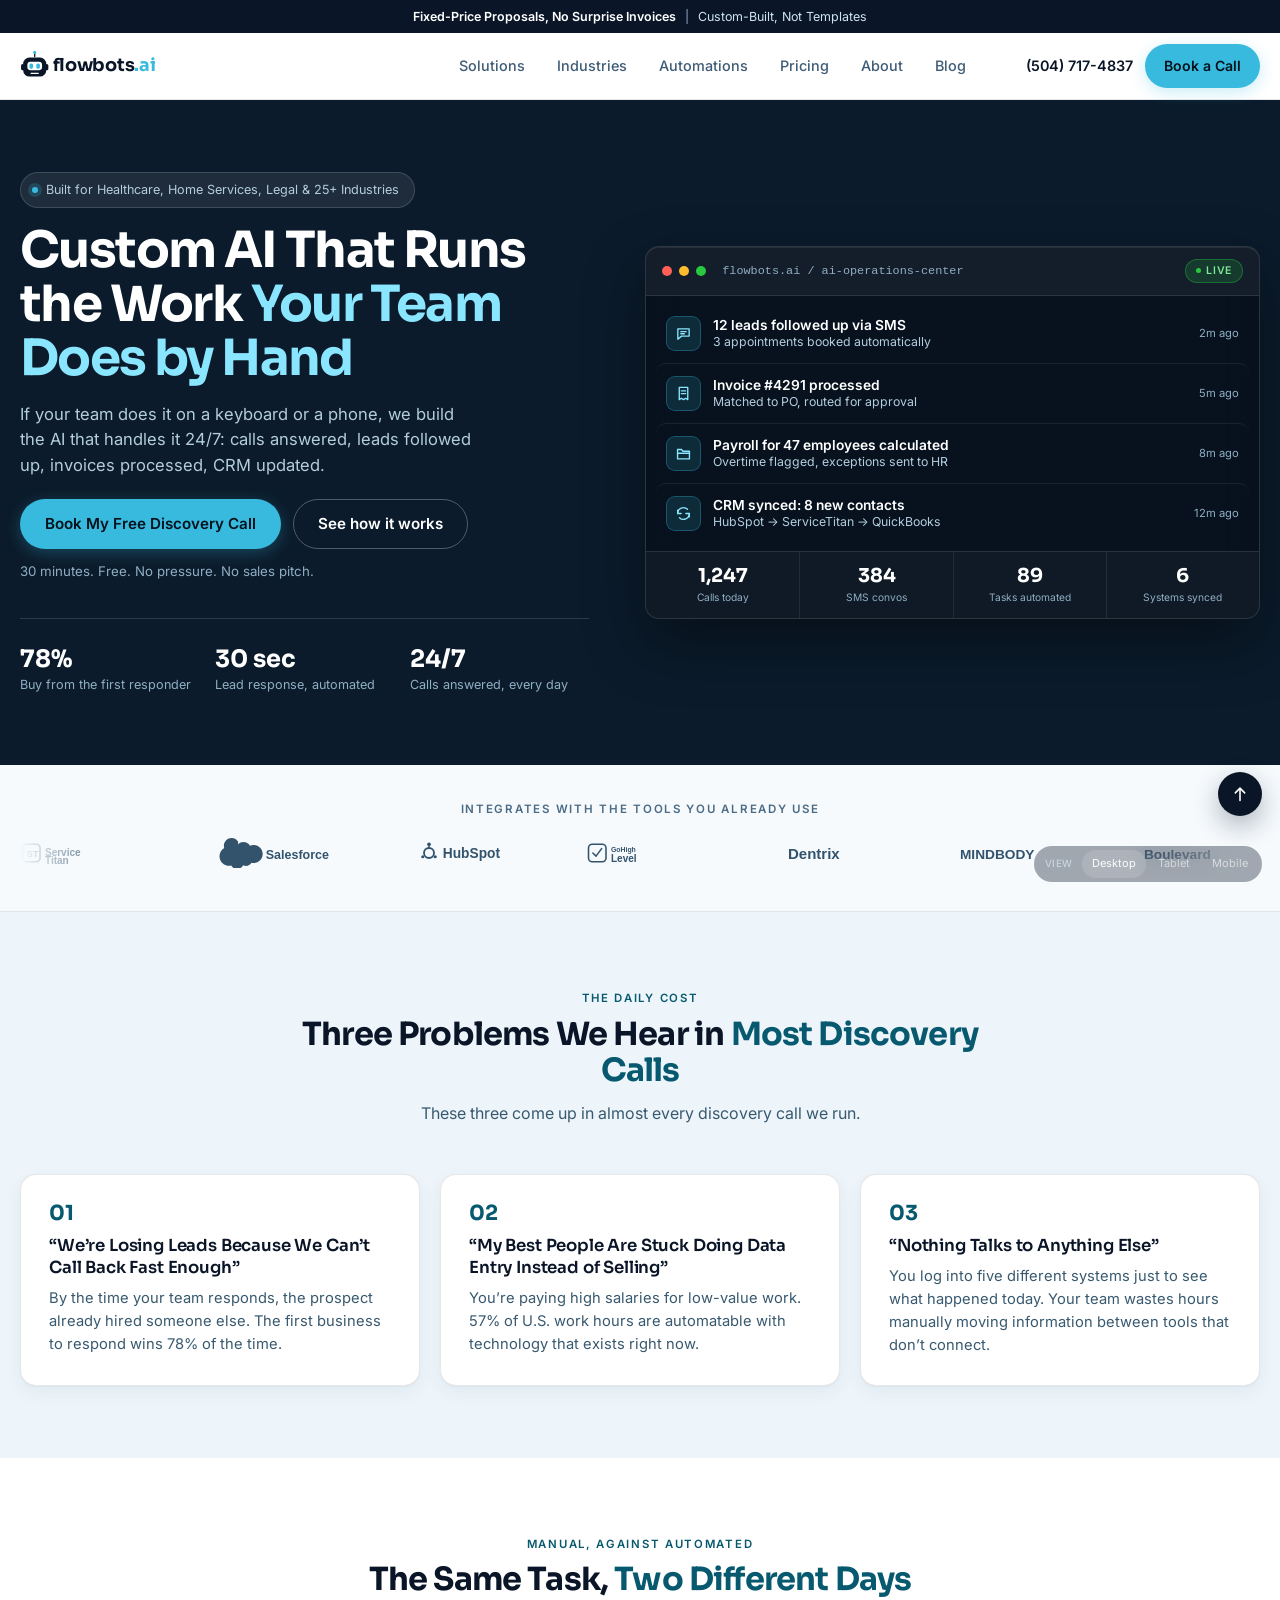
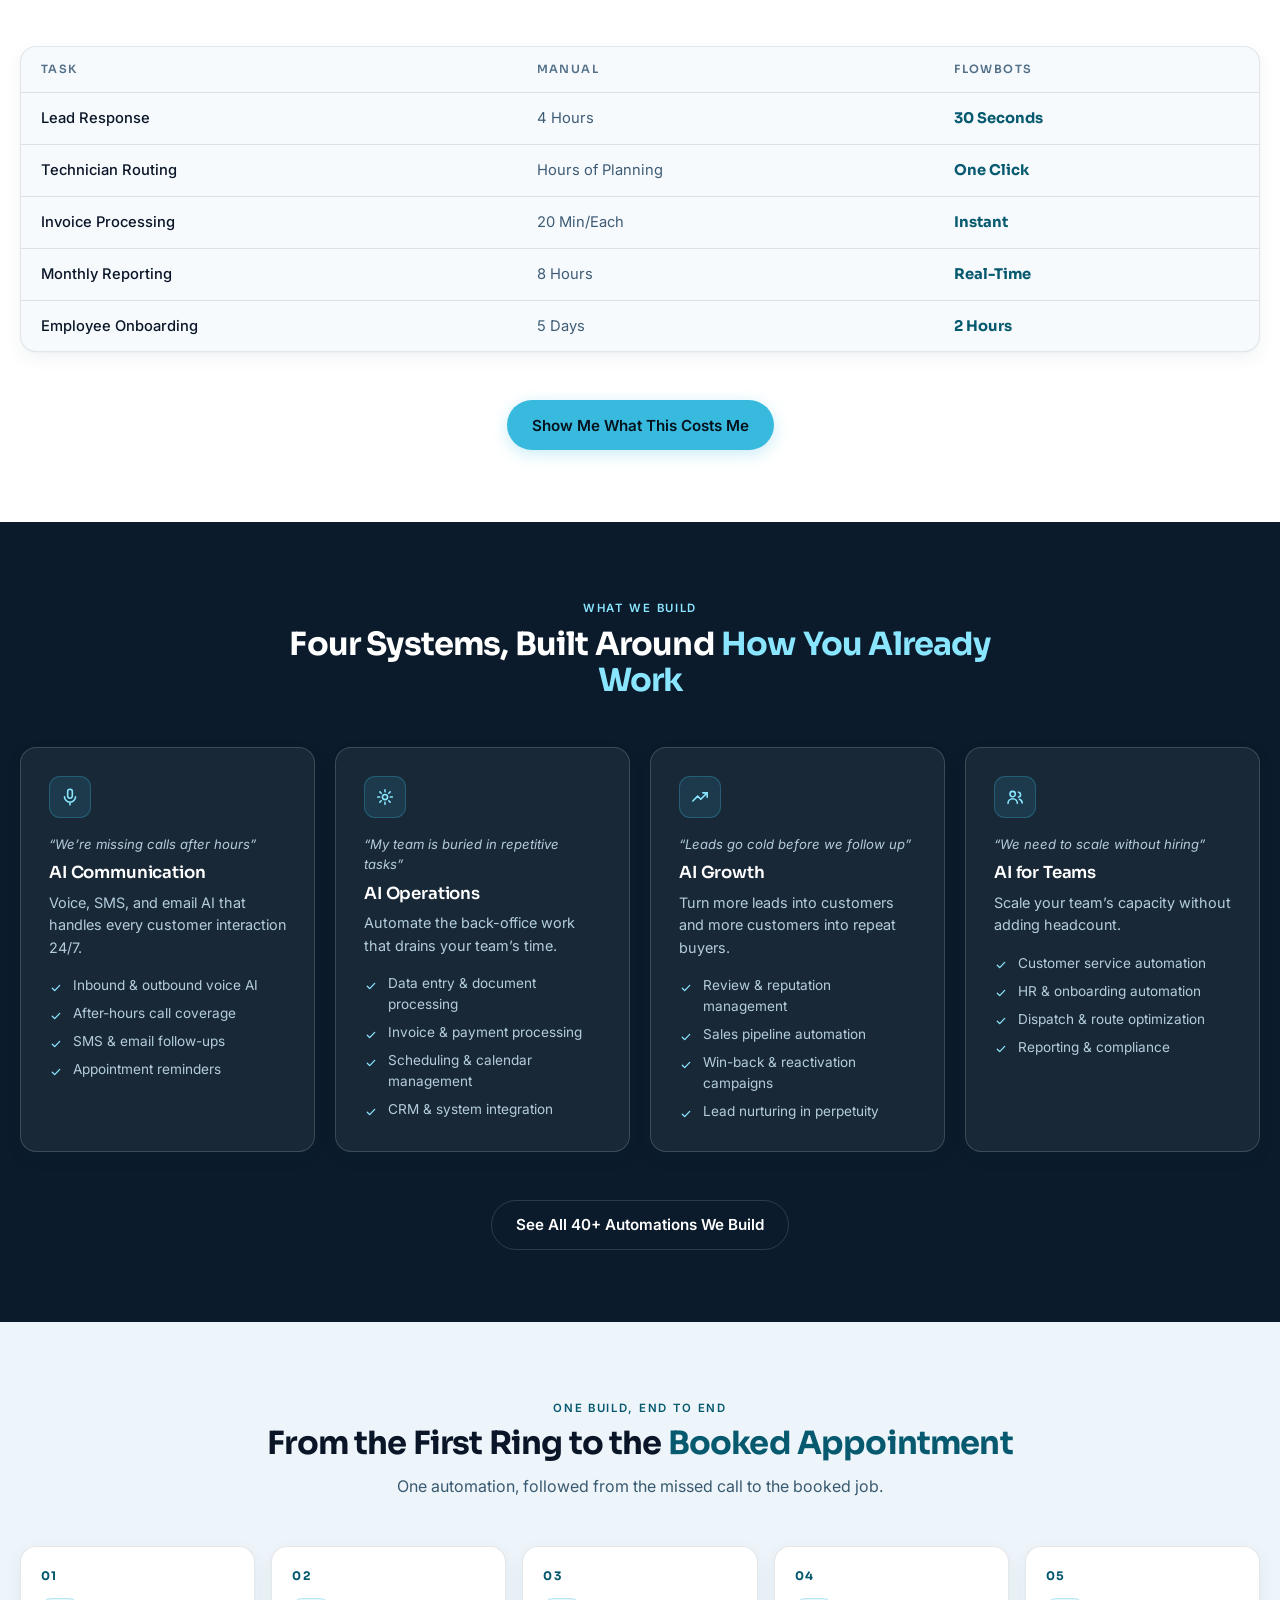
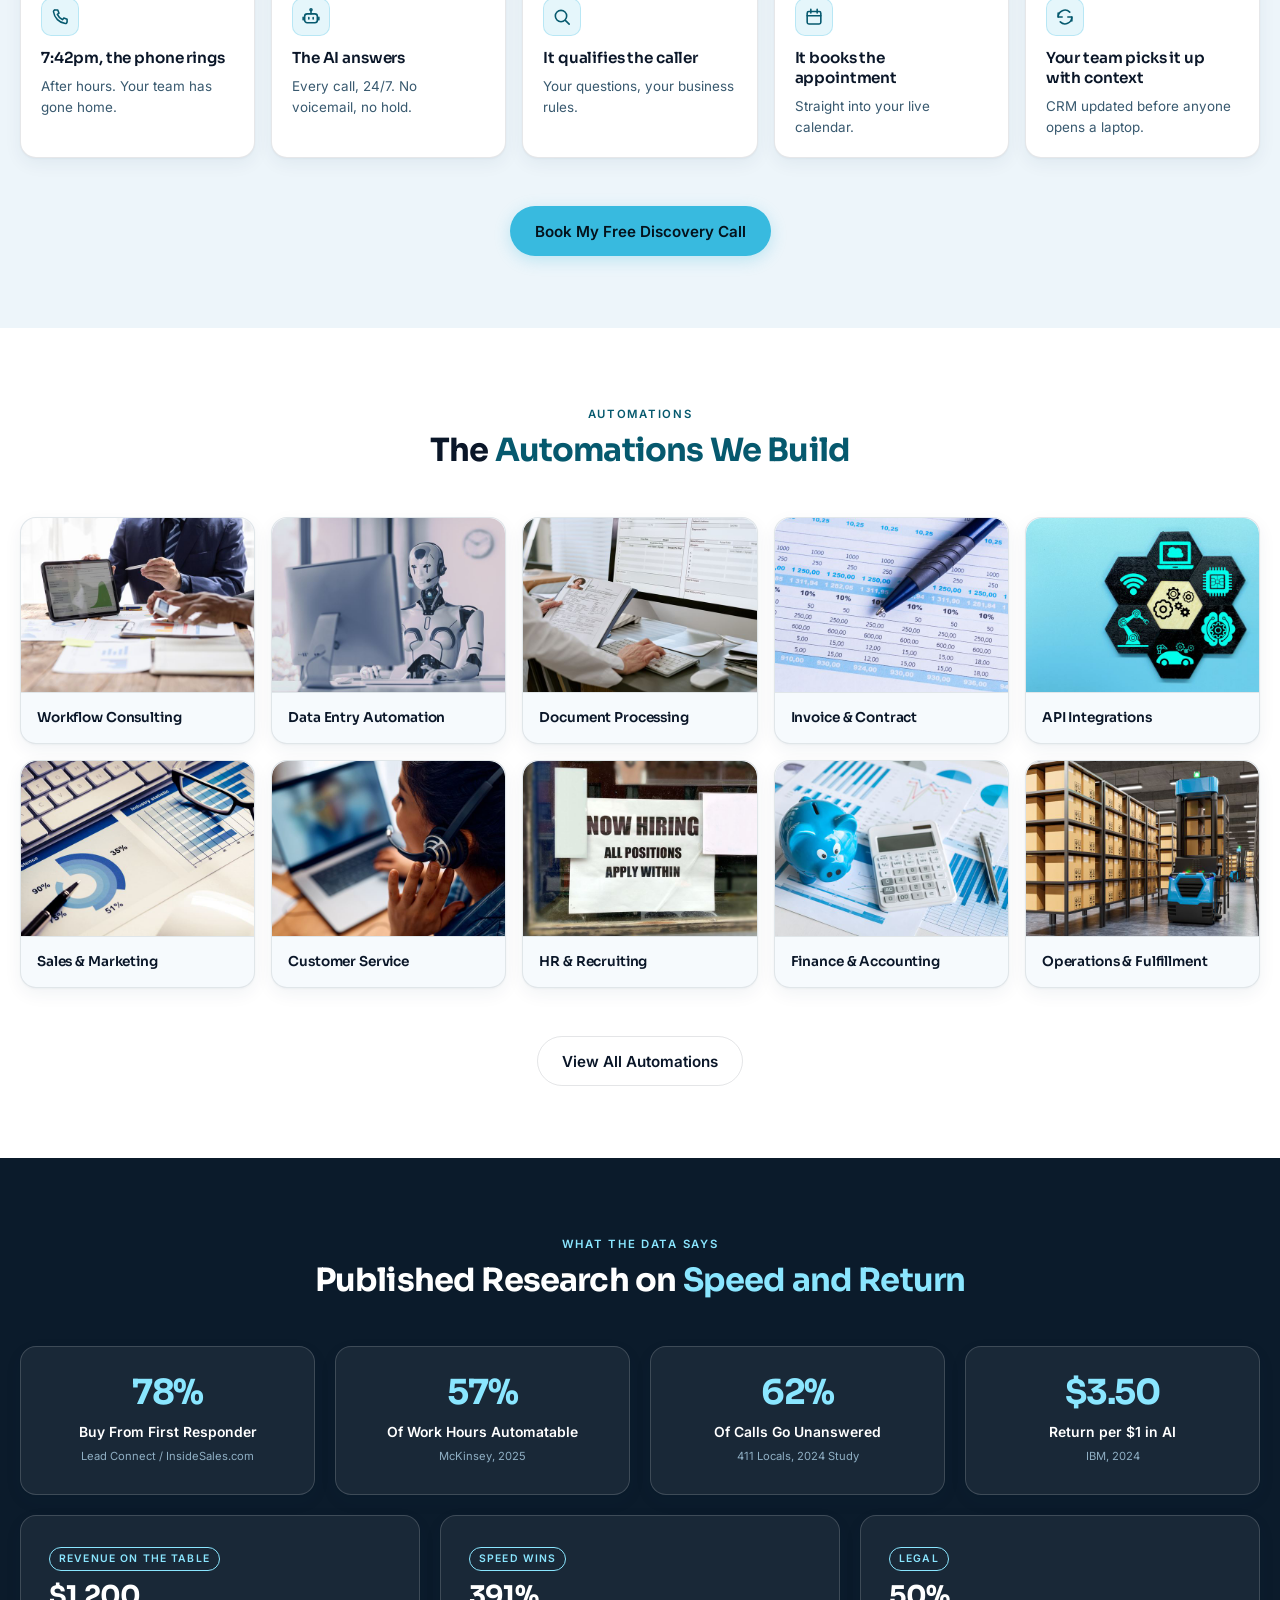
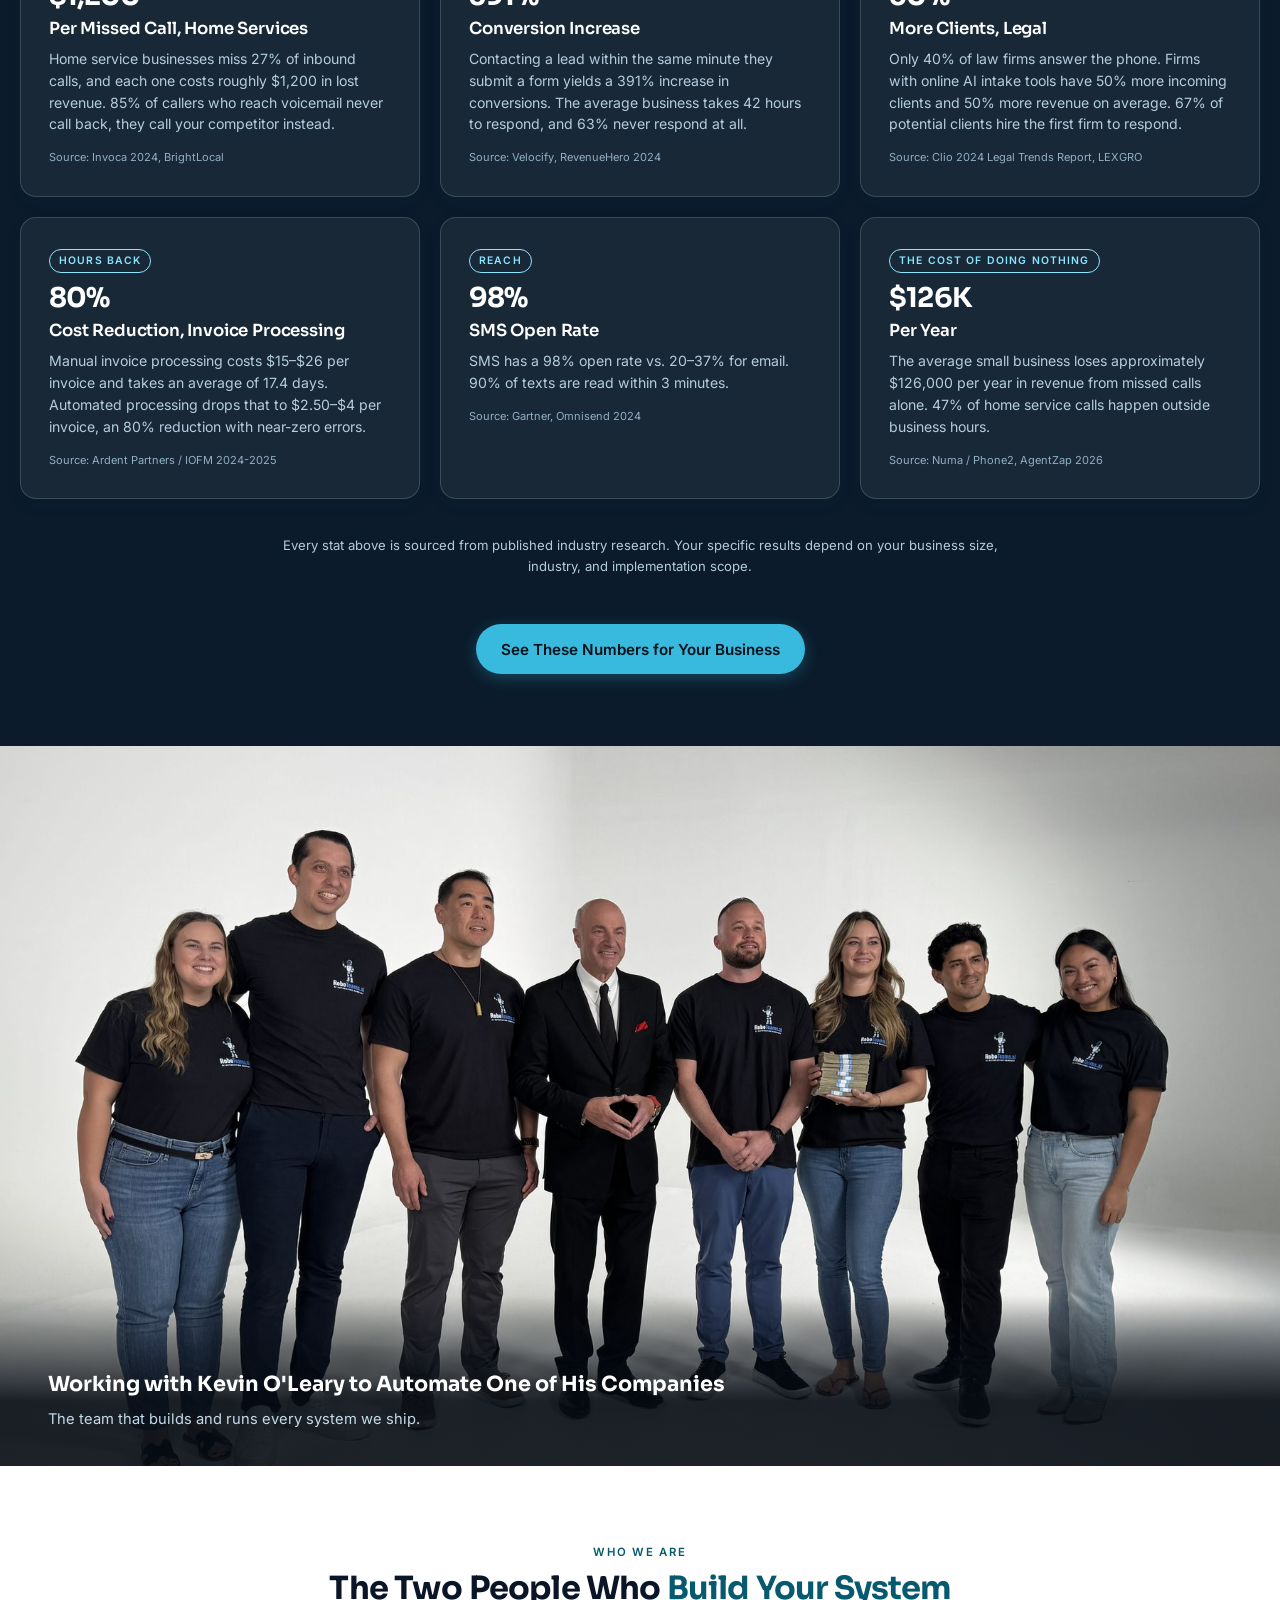
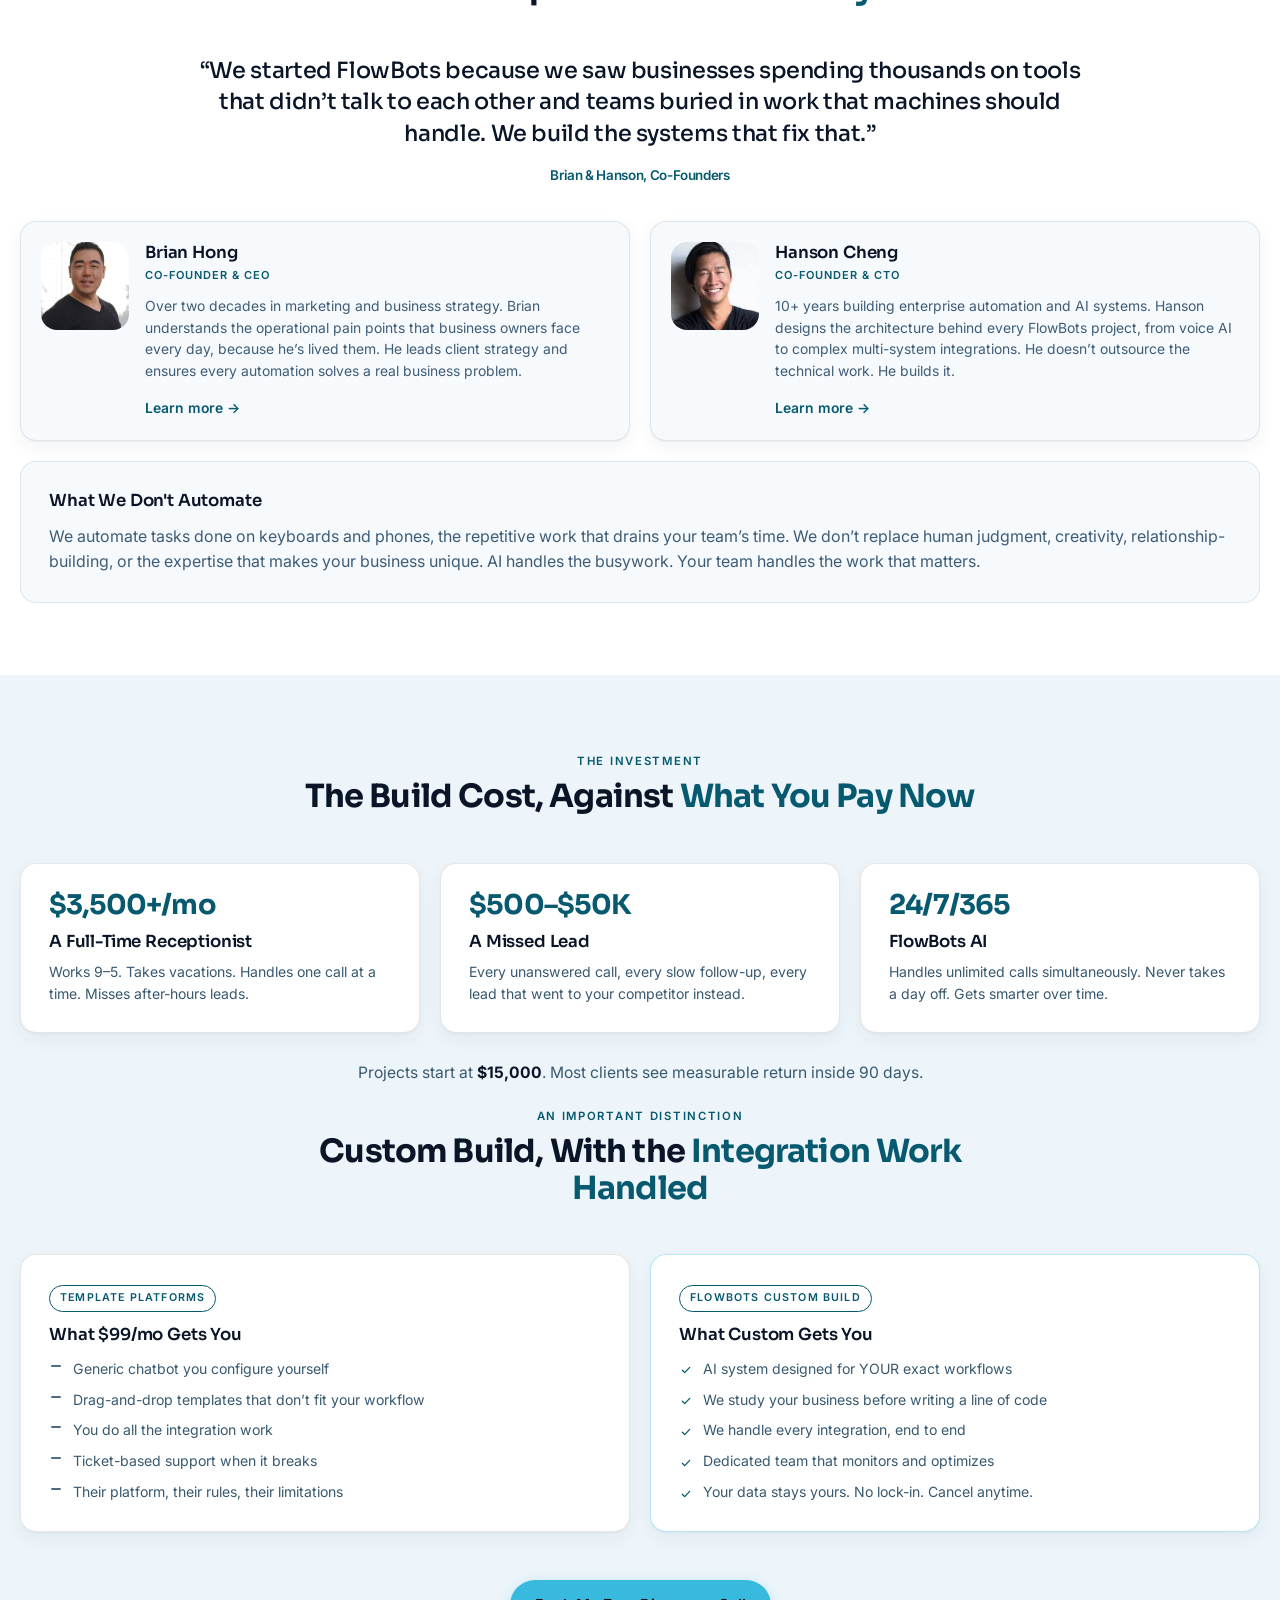
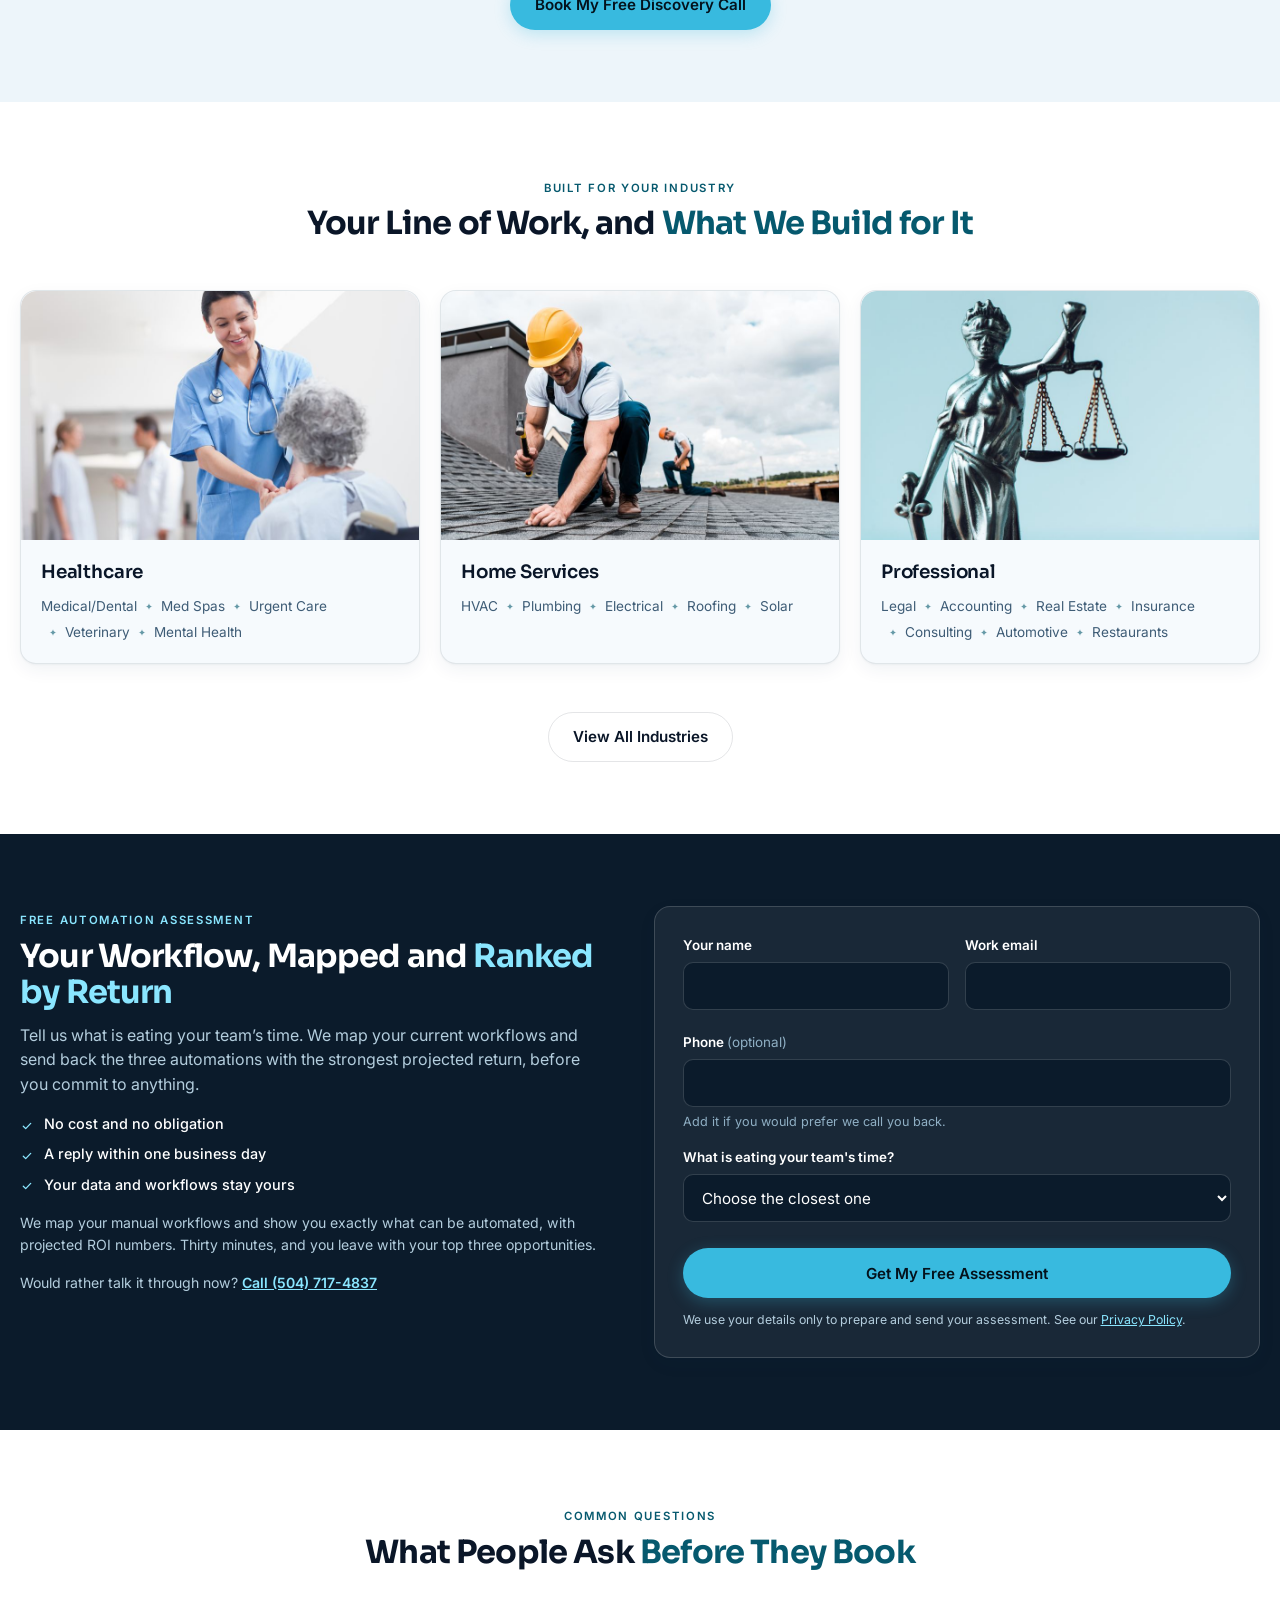
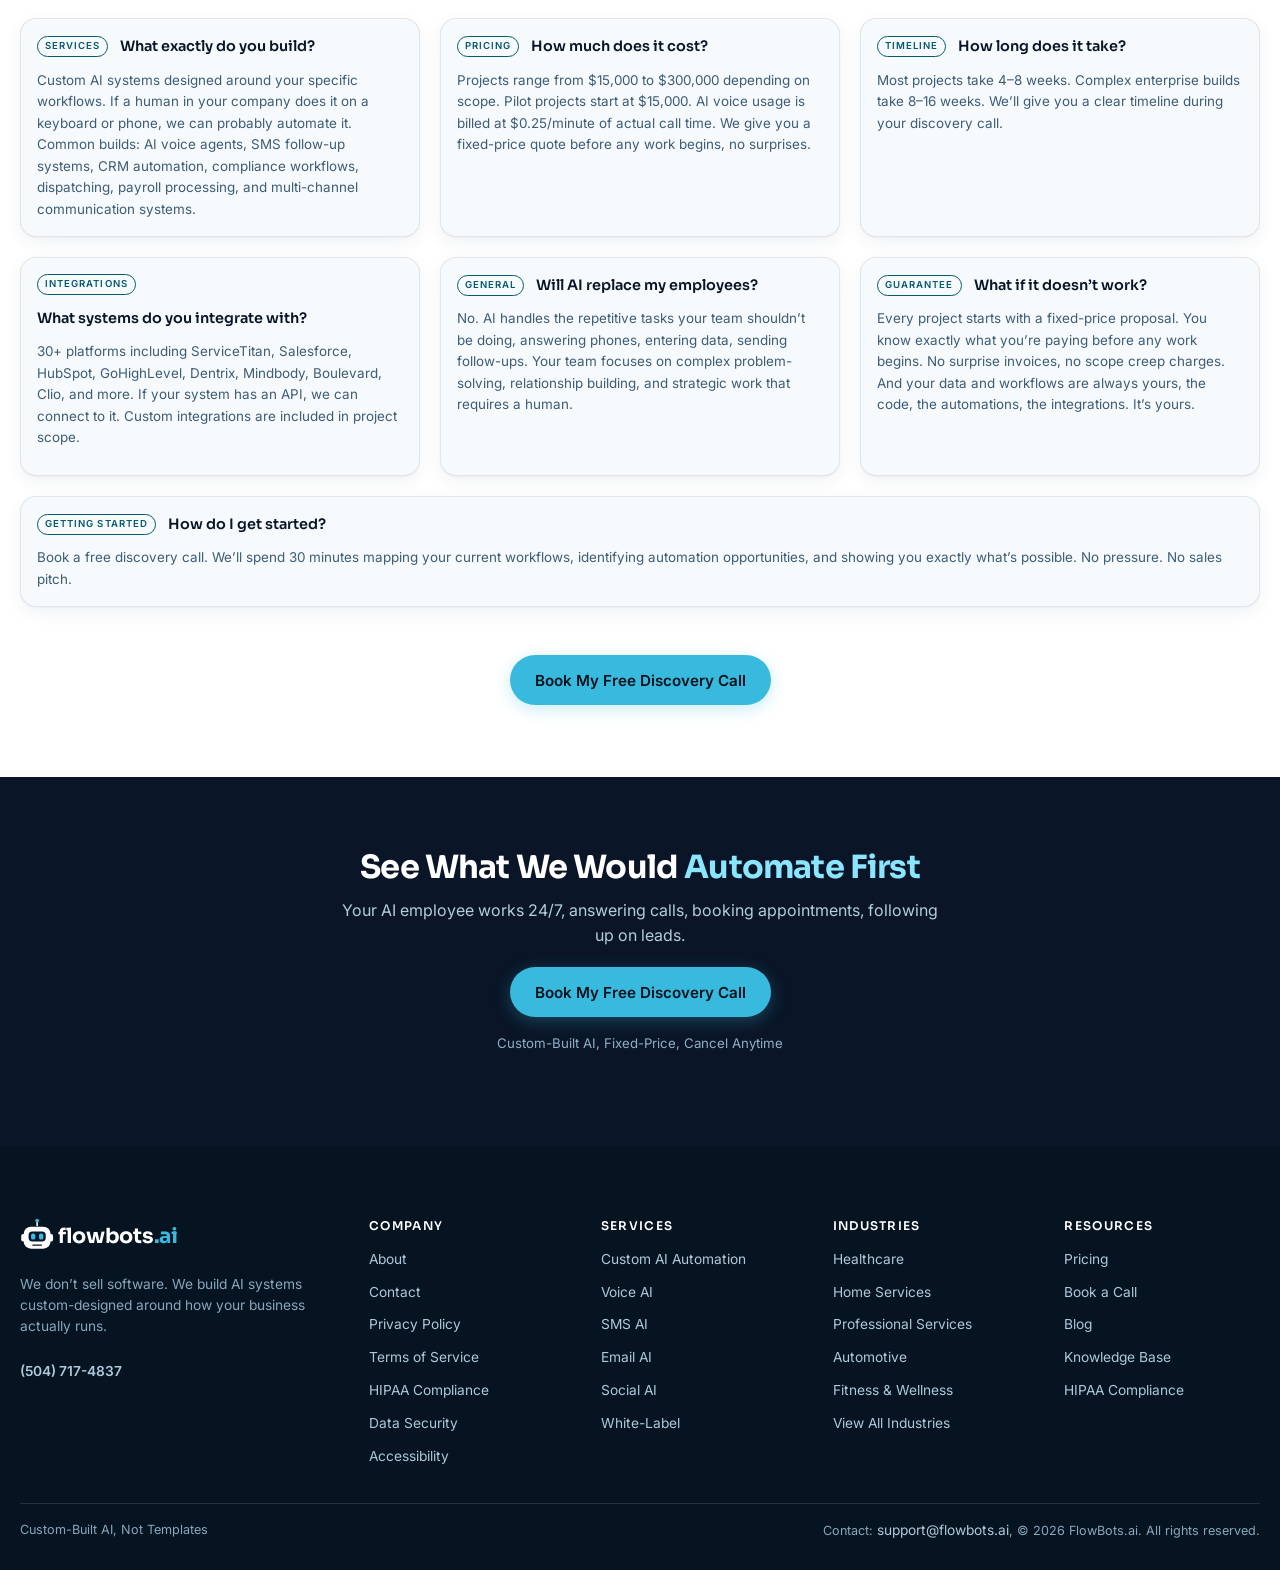
==== index.html @ a9255041 "Halo FAQ: three across, six equal boxes, seventh spans the row - Three columns above 1024px. Rows 1 " ====
<!DOCTYPE html>
<html lang="en">
<head>
<meta charset="UTF-8">
<meta name="viewport" content="width=device-width, initial-scale=1.0">
<title>FlowBots.ai: Custom AI Automation for Your Business | Voice AI, SMS, Workflow Automation</title>
<meta name="description" content="We build custom AI automation for businesses like yours. Voice AI, SMS follow-up, workflow automation. If your team does it on a keyboard or phone, we build the AI that handles it 24/7.">
<link rel="preconnect" href="https://fonts.googleapis.com">
<link rel="preconnect" href="https://fonts.gstatic.com" crossorigin>
<link href="https://fonts.googleapis.com/css2?family=Sora:wght@500;600;700;800&family=Inter:wght@400;500;600&display=swap" rel="stylesheet">
<link rel="stylesheet" href="style.css?v=26">
<script>try{if(!/[?&]motion=off/.test(location.search))document.documentElement.classList.add('motion-on');}catch(e){}</script>
<!-- Scroll reveal, armed before first paint so nothing is ever
     seen and then hidden. Sets the switch only; app.js decides what to tag
     and removes this class again if it does not run the reveal. -->
<script>try{if(document.documentElement.classList.contains('motion-on')
  &&'IntersectionObserver' in window
  &&!matchMedia('(prefers-reduced-motion: reduce)').matches)
  document.documentElement.classList.add('js-rv');}catch(e){}</script>
</head>
<body class="skin-light">
<svg class="icon-sprite" aria-hidden="true" focusable="false" style="position:absolute;width:0;height:0;overflow:hidden"><defs><symbol id="i-phone" viewBox="0 0 24 24"><path d="M6.2 3.5h3.1l1.5 3.9-2 1.4a12.4 12.4 0 0 0 6.4 6.4l1.4-2 3.9 1.5v3.1a2 2 0 0 1-2.2 2A16.6 16.6 0 0 1 4.2 5.7a2 2 0 0 1 2-2.2Z"/></symbol><symbol id="i-message" viewBox="0 0 24 24"><path d="M4 5.5h16v10.2H9.2L4 20V5.5Z"/><path d="M8.2 9.4h7.6M8.2 12.4h5"/></symbol><symbol id="i-shield" viewBox="0 0 24 24"><path d="M12 3.2 19 6v5.1c0 4.5-2.9 8-7 9.7-4.1-1.7-7-5.2-7-9.7V6l7-2.8Z"/><path d="M9.2 11.8 11.3 14l3.5-3.7"/></symbol><symbol id="i-plug" viewBox="0 0 24 24"><path d="M9 3.2v4.4M15 3.2v4.4M6.2 7.6h11.6v3.1a5.8 5.8 0 0 1-11.6 0V7.6ZM12 16.5v4.3"/></symbol><symbol id="i-gear" viewBox="0 0 24 24"><circle cx="12" cy="12" r="3.1"/><path d="M12 3.2v2.4M12 18.4v2.4M5.8 5.8l1.7 1.7M16.5 16.5l1.7 1.7M3.2 12h2.4M18.4 12h2.4M5.8 18.2l1.7-1.7M16.5 7.5l1.7-1.7"/></symbol><symbol id="i-chart" viewBox="0 0 24 24"><path d="M3.5 20.4h17"/><path d="M6.8 20.4v-6.2M11.4 20.4V7.6M16 20.4v-9.2"/></symbol><symbol id="i-sync" viewBox="0 0 24 24"><path d="M20.2 12a8.2 8.2 0 0 1-13.9 5.9M3.8 12A8.2 8.2 0 0 1 17.7 6.1"/><path d="M3.8 7.2V12h4.8M20.2 16.8V12h-4.8"/></symbol><symbol id="i-folder" viewBox="0 0 24 24"><path d="M3.6 6.4h5.6l2 2.4h9.2v10.8H3.6V6.4Z"/><path d="M3.6 11.6h16.8"/></symbol><symbol id="i-puzzle" viewBox="0 0 24 24"><path d="M9.4 4.2h5.2v2.3a1.7 1.7 0 1 0 3.4 0V4.2h1.8v5.2h-2.3a1.7 1.7 0 1 0 0 3.4h2.3v6.9H4.2v-6.9h2.3a1.7 1.7 0 1 0 0-3.4H4.2V4.2h5.2Z"/></symbol><symbol id="i-bolt" viewBox="0 0 24 24"><path d="M13.4 2.6 4.8 13.5h5.9l-1.1 7.9 8.6-10.9h-5.9l1.1-7.9Z"/></symbol><symbol id="i-lock" viewBox="0 0 24 24"><rect x="4.8" y="10.6" width="14.4" height="9.6" rx="2"/><path d="M8.2 10.6V7.9a3.8 3.8 0 0 1 7.6 0v2.7"/></symbol><symbol id="i-unlock" viewBox="0 0 24 24"><rect x="4.8" y="10.6" width="14.4" height="9.6" rx="2"/><path d="M8.2 10.6V7.9a3.8 3.8 0 0 1 7.1-1.9"/></symbol><symbol id="i-document" viewBox="0 0 24 24"><path d="M6.2 3.4h7.4l4.2 4.2v13H6.2V3.4Z"/><path d="M13.6 3.4v4.2h4.2M9.2 12.4h5.6M9.2 15.8h5.6"/></symbol><symbol id="i-flask" viewBox="0 0 24 24"><path d="M9.4 3.4v6.1L4.6 18a2 2 0 0 0 1.7 3h11.4a2 2 0 0 0 1.7-3l-4.8-8.5V3.4"/><path d="M8.2 3.4h7.6M7.4 14.2h9.2"/></symbol><symbol id="i-trending" viewBox="0 0 24 24"><path d="M3.4 16.8 9.2 11l3.7 3.7 7.7-7.7"/><path d="M15.4 7h5.2v5.2"/></symbol><symbol id="i-users" viewBox="0 0 24 24"><circle cx="9.2" cy="8.4" r="3.2"/><path d="M3.6 19.6a5.6 5.6 0 0 1 11.2 0"/><path d="M16.2 6.2a3 3 0 0 1 0 5.9M17.4 14.6a5 5 0 0 1 3.2 4.6"/></symbol><symbol id="i-bot" viewBox="0 0 24 24"><rect x="4.4" y="8.2" width="15.2" height="10.6" rx="3"/><path d="M12 4.2v4M9.4 12.6v1.8M14.6 12.6v1.8M2.6 12.4v3M21.4 12.4v3"/><circle cx="12" cy="3.2" r="1.2"/></symbol><symbol id="i-tools" viewBox="0 0 24 24"><path d="M14.8 6.4a3.8 3.8 0 0 0 5 5l-9.6 9.6a2.2 2.2 0 0 1-3.1-3.1l9.6-9.6a3.8 3.8 0 0 0-5-5"/></symbol><symbol id="i-receipt" viewBox="0 0 24 24"><path d="M6 3.4h12v17.2l-3-1.9-3 1.9-3-1.9-3 1.9V3.4Z"/><path d="M9 8.4h6M9 12.2h6"/></symbol><symbol id="i-star" viewBox="0 0 24 24"><path d="m12 3.4 2.7 5.5 6 .9-4.3 4.2 1 6-5.4-2.8-5.4 2.8 1-6L3.3 9.8l6-.9L12 3.4Z"/></symbol><symbol id="i-mic" viewBox="0 0 24 24"><rect x="9.2" y="2.6" width="5.6" height="10.8" rx="2.8"/><path d="M5.4 11.6a6.6 6.6 0 0 0 13.2 0M12 18.2v3.2"/></symbol><symbol id="i-repeat" viewBox="0 0 24 24"><path d="M4.2 9.4a4 4 0 0 1 4-4h11.6M19.8 14.6a4 4 0 0 1-4 4H4.2"/><path d="M16.6 2.4 19.8 5.4l-3.2 3M7.4 15.6 4.2 18.6l3.2 3"/></symbol><symbol id="i-cpu" viewBox="0 0 24 24"><rect x="7.6" y="7.6" width="8.8" height="8.8" rx="1.6"/><path d="M10.6 2.8v4.8M13.4 2.8v4.8M10.6 16.4v4.8M13.4 16.4v4.8M2.8 10.6h4.8M2.8 13.4h4.8M16.4 10.6h4.8M16.4 13.4h4.8"/></symbol><symbol id="i-calendar" viewBox="0 0 24 24"><rect x="3.8" y="5.4" width="16.4" height="15" rx="2"/><path d="M8.2 2.8v4.4M15.8 2.8v4.4M3.8 10.4h16.4"/></symbol><symbol id="i-card" viewBox="0 0 24 24"><rect x="2.8" y="5.2" width="18.4" height="13.6" rx="2.2"/><path d="M2.8 10h18.4M6.4 14.6h3.4"/></symbol><symbol id="i-ruler" viewBox="0 0 24 24"><path d="m3.4 15.4 12-12 5.2 5.2-12 12-5.2-5.2Z"/><path d="m7.4 11.4 2 2M10.6 8.2l2 2M13.8 5 15.8 7"/></symbol><symbol id="i-clock" viewBox="0 0 24 24"><circle cx="12" cy="12" r="8.6"/><path d="M12 6.8V12l3.4 2.2"/></symbol><symbol id="i-search" viewBox="0 0 24 24"><circle cx="10.8" cy="10.8" r="6.8"/><path d="m16 16 4.6 4.6"/></symbol><symbol id="i-graduation" viewBox="0 0 24 24"><path d="M2.8 8.6 12 4.2l9.2 4.4-9.2 4.4L2.8 8.6Z"/><path d="M6.6 10.6v5.2c0 1.6 2.4 2.9 5.4 2.9s5.4-1.3 5.4-2.9v-5.2M20.4 9v5.4"/></symbol><symbol id="i-target" viewBox="0 0 24 24"><circle cx="12" cy="12" r="8.4"/><circle cx="12" cy="12" r="4.6"/><circle cx="12" cy="12" r="1"/></symbol><symbol id="i-home" viewBox="0 0 24 24"><path d="M3.8 10.8 12 3.8l8.2 7v9.4H3.8v-9.4Z"/><path d="M9.4 20.2v-5.6h5.2v5.6"/></symbol><symbol id="i-health" viewBox="0 0 24 24"><path d="M6.2 3.2v5.4a4.6 4.6 0 0 0 9.2 0V3.2"/><path d="M4.4 3.2h3.6M13.6 3.2h3.6M10.8 13a5.4 5.4 0 0 0 5.4 5.2 3.6 3.6 0 0 0 3.6-3.6v-1.2"/><circle cx="19.8" cy="11.4" r="2"/></symbol><symbol id="i-building" viewBox="0 0 24 24"><path d="M4.2 20.6V8.2L12 3.4l7.8 4.8v12.4"/><path d="M3 20.6h18M8 11.4h2.4M13.6 11.4H16M8 15.4h2.4M13.6 15.4H16"/></symbol><symbol id="i-check" viewBox="0 0 24 24"><path d="m4.6 12.4 4.8 4.8 10-10.4"/></symbol><symbol id="i-x" viewBox="0 0 24 24"><path d="M6.2 6.2l11.6 11.6M17.8 6.2 6.2 17.8"/></symbol><symbol id="i-menu" viewBox="0 0 24 24"><path d="M3.8 7h16.4M3.8 12h16.4M3.8 17h16.4"/></symbol><symbol id="i-arrow-down" viewBox="0 0 24 24"><path d="M12 4.2v14.6M6.4 13.4 12 19l5.6-5.6"/></symbol><symbol id="i-mail" viewBox="0 0 24 24"><rect x="3.2" y="5.2" width="17.6" height="13.6" rx="2"/><path d="m3.8 6.6 8.2 6 8.2-6"/></symbol><symbol id="i-route" viewBox="0 0 24 24"><circle cx="6" cy="6" r="2.6"/><circle cx="18" cy="18" r="2.6"/><path d="M8.6 6h5.8a3.6 3.6 0 0 1 0 7.2H9.6a3.6 3.6 0 0 0 0 7.2h.4"/></symbol><symbol id="i-ladder" viewBox="0 0 24 24"><path d="M7 2.5v19M17 2.5v19M7 7h10M7 12h10M7 17h10"/></symbol></defs></svg>

<div class="topstrip"><b>Fixed-Price Proposals, No Surprise Invoices</b><span class="sep">|</span><span class="hide-m">Custom-Built, Not Templates</span></div>

<!-- standard sticky top navigation, the convention this site's visitors expect -->
<header class="nav">
  <div class="wrap nav-in">
    <a data-inert class="brand" href="index.html" aria-label="FlowBots.ai home"><svg xmlns="http://www.w3.org/2000/svg" width="196" height="37" viewBox="0 0 320 60" role="img" aria-label="flowbots.ai"><g transform="translate(2 4)"><path stroke="#0A1628" stroke-linecap="round" stroke-width="2.5" d="M26 0v8"/><circle cx="26" r="3" fill="#38BADF"/><rect width="44" height="36" x="4" y="10" fill="#0A1628" rx="12" ry="12"/><rect width="6" height="12" y="22" fill="#0A1628" rx="3" ry="3"/><rect width="6" height="12" x="46" y="22" fill="#0A1628" rx="3" ry="3"/><rect width="28" height="16" x="12" y="18" fill="#FFFFFF" rx="6" ry="6"/><rect width="7" height="10" x="16" y="21" fill="#38BADF" rx="3" ry="3"/><rect width="7" height="10" x="29" y="21" fill="#38BADF" rx="3" ry="3"/><path stroke="#FFFFFF" stroke-linecap="round" stroke-width="2" d="M19 40h14"/></g><text x="62" y="40" fill="#0A1628" font-family="'Sora',Arial,sans-serif" font-size="34" font-weight="700" letter-spacing="-.5">flowbots<tspan fill="#38BADF">.ai</tspan></text></svg></a>
    <ul class="nav-links"><li><a data-inert href="solutions.html">Solutions</a></li><li><a data-inert href="industries.html">Industries</a></li><li><a data-inert href="automations.html">Automations</a></li><li><a data-inert href="pricing.html">Pricing</a></li><li><a data-inert href="about.html">About</a></li><li><a data-inert href="blog.html">Blog</a></li></ul>
    <div class="nav-cta">
      <a class="nav-phone" href="tel:+15047174837" data-track="tel-click">(504) 717-4837</a>
      <a class="btn btn-p btn-sm" href="https://www.flowbots.ai/book-call/" data-track="cta-book">Book a Call</a>
      <button class="nav-tog" aria-expanded="false" aria-label="Open menu"><svg class="ico"><use href="#i-menu"></use></svg></button>
    </div>
  </div>
</header>
<nav class="nav-mob" aria-label="Mobile"><a data-inert href="solutions.html">Solutions</a><a data-inert href="industries.html">Industries</a><a data-inert href="automations.html">Automations</a><a data-inert href="pricing.html">Pricing</a><a data-inert href="about.html">About</a><a data-inert href="blog.html">Blog</a><a href="tel:+15047174837">(504) 717-4837</a></nav>

<main>

<!-- full-bleed hero, no side gutters -->
<section class="hero" id="top">
  <div class="hfx" aria-hidden="true"></div>
  <div class="wrap hero-in">
    <div class="hero-l">
      <p class="pill"><span class="pd" aria-hidden="true"></span>Built for Healthcare, Home Services, Legal &amp; 25+ Industries</p>
      <h1>Custom AI That Runs the Work <span class="grad">Your Team Does by Hand</span></h1>
      <p class="lede">If your team does it on a keyboard or a phone, we build the AI that handles it 24/7: calls answered, leads followed up, invoices processed, CRM updated.</p>
      <div class="cta-row">
        <a class="btn btn-p" href="https://www.flowbots.ai/book-call/" data-track="cta-book">Book My Free Discovery Call</a>
        <a data-inert class="btn btn-s" href="pricing.html">See how it works</a>
      </div>
      <p class="micro">30 minutes. Free. No pressure. No sales pitch.</p>
      <ul class="hero-pts">
        <li><b>78%</b><span>Buy from the first responder</span></li>
        <li><b>30 sec</b><span>Lead response, automated</span></li>
        <li><b>24/7</b><span>Calls answered, every day</span></li>
      </ul>
    </div>
    <div class="hero-r"><div class="panel" aria-label="Live AI operations feed (illustrative)">
      <div class="panel-bar">
        <span class="dot dot-r"></span><span class="dot dot-y"></span><span class="dot dot-g"></span>
        <span class="addr">flowbots.ai / ai-operations-center</span>
        <span class="live-flag">Live</span>
      </div>
      <div class="feed" data-feed>
        <div class="feed-item"><div class="feed-icon" aria-hidden="true"><svg class="ico" aria-hidden="true"><use href="#i-phone"></use></svg></div><div><b>After-hours call answered</b><span>Appointment booked for Wed 2 PM</span></div><time>Just now</time></div>
        <div class="feed-item"><div class="feed-icon" aria-hidden="true"><svg class="ico" aria-hidden="true"><use href="#i-message"></use></svg></div><div><b>12 leads followed up via SMS</b><span>3 appointments booked automatically</span></div><time>2m ago</time></div>
        <div class="feed-item"><div class="feed-icon" aria-hidden="true"><svg class="ico" aria-hidden="true"><use href="#i-receipt"></use></svg></div><div><b>Invoice #4291 processed</b><span>Matched to PO, routed for approval</span></div><time>5m ago</time></div>
        <div class="feed-item"><div class="feed-icon" aria-hidden="true"><svg class="ico" aria-hidden="true"><use href="#i-folder"></use></svg></div><div><b>Payroll for 47 employees calculated</b><span>Overtime flagged, exceptions sent to HR</span></div><time>8m ago</time></div>
        <div class="feed-item"><div class="feed-icon" aria-hidden="true"><svg class="ico" aria-hidden="true"><use href="#i-sync"></use></svg></div><div><b>CRM synced: 8 new contacts</b><span>HubSpot → ServiceTitan → QuickBooks</span></div><time>12m ago</time></div>
        <div class="feed-item"><div class="feed-icon" aria-hidden="true"><svg class="ico" aria-hidden="true"><use href="#i-star"></use></svg></div><div><b>47 review requests sent</b><span>Post-service emails, 12 new 5-star reviews</span></div><time>15m ago</time></div>
      </div>
      <div class="panel-foot">
        <div><b class="countup" data-target="1247">0</b><span>Calls today</span></div>
        <div><b class="countup" data-target="384">0</b><span>SMS convos</span></div>
        <div><b class="countup" data-target="89">0</b><span>Tasks automated</span></div>
        <div><b class="countup" data-target="6">0</b><span>Systems synced</span></div>
      </div>
    </div>
</div>
  </div>
</section>

<div class="logos">
  <div class="wrap">
    <p class="lg-t">Integrates with the tools you already use</p>
    <div class="lg-m"><div class="lg-track"><ul class="int-marks">
      <li><svg class="int-logo" role="img" aria-label="ServiceTitan" width="125" height="30" xmlns="http://www.w3.org/2000/svg" viewBox="0 0 200 48" fill="currentColor"><rect width="28" height="28" x="4" y="10" fill="none" stroke="currentColor" stroke-width="2.5" rx="6"/><text x="10.5" y="31" font-family="Arial,sans-serif" font-size="15" font-weight="700">ST</text><text x="40" y="28" font-family="Arial,sans-serif" font-size="16" font-weight="700">Service</text><text x="40" y="42" font-family="Arial,sans-serif" font-size="16" font-weight="700">Titan</text></svg></li>
      <li><svg class="int-logo" role="img" aria-label="Salesforce" width="125" height="30" xmlns="http://www.w3.org/2000/svg" viewBox="0 0 200 48" fill="currentColor"><path d="M33.8 10.2c2.2-2.3 5.3-3.7 8.6-3.7 4.3 0 8.1 2.3 10.2 5.7 1.8-.8 3.8-1.2 5.9-1.2 8.1 0 14.6 6.5 14.6 14.5S66.6 40 58.5 40c-1.1 0-2.2-.1-3.2-.4-1.9 3-5.2 5-9 5-1.5 0-3-.3-4.3-.9-1.9 3.5-5.6 5.9-9.8 5.9-4.1 0-7.7-2.2-9.6-5.5-1 .2-2 .3-3.1.3C11 44.4 4 37.5 4 29c0-5.6 3-10.5 7.5-13.2-.3-1.1-.5-2.3-.5-3.5C11 5.5 16.6 0 23.5 0c4.5 0 8.4 2.3 10.3 6z"/><text x="78" y="33" font-family="Arial,sans-serif" font-size="20" font-weight="700">Salesforce</text></svg></li>
      <li><svg class="int-logo" role="img" aria-label="HubSpot" width="100" height="30" xmlns="http://www.w3.org/2000/svg" viewBox="0 0 160 48" fill="currentColor"><circle cx="24" cy="24" r="8" fill="none" stroke="currentColor" stroke-width="3"/><circle cx="24" cy="10" r="3"/><path stroke="currentColor" stroke-width="3" d="M24 13v3"/><circle cx="34" cy="30" r="2.5"/><circle cx="14" cy="30" r="2.5"/><text x="46" y="32" font-family="Arial,sans-serif" font-size="22" font-weight="700">HubSpot</text></svg></li>
      <li><svg class="int-logo" role="img" aria-label="GoHighLevel" width="125" height="30" xmlns="http://www.w3.org/2000/svg" viewBox="0 0 200 48" fill="currentColor"><rect width="28" height="28" x="4" y="10" fill="none" stroke="currentColor" stroke-width="2.5" rx="6"/><path fill="none" stroke="currentColor" stroke-linecap="round" stroke-linejoin="round" stroke-width="2.5" d="m11 24 5 5 9-12"/><text x="40" y="22" font-family="Arial,sans-serif" font-size="11" font-weight="700">GoHigh</text><text x="40" y="38" font-family="Arial,sans-serif" font-size="16" font-weight="700">Level</text></svg></li>
      <li><svg class="int-logo" role="img" aria-label="Dentrix" width="100" height="30" xmlns="http://www.w3.org/2000/svg" viewBox="0 0 160 48"><text x="8" y="33" fill="currentColor" font-family="'Arial',sans-serif" font-size="24" font-weight="700">Dentrix</text></svg></li>
      <li><svg class="int-logo" role="img" aria-label="Mindbody" width="112" height="30" xmlns="http://www.w3.org/2000/svg" viewBox="0 0 180 48"><text x="8" y="33" fill="currentColor" font-family="'Arial',sans-serif" font-size="22" font-weight="700">MINDBODY</text></svg></li>
      <li><svg class="int-logo" role="img" aria-label="Boulevard" width="112" height="30" xmlns="http://www.w3.org/2000/svg" viewBox="0 0 180 48"><text x="8" y="33" fill="currentColor" font-family="'Arial',sans-serif" font-size="22" font-weight="700">Boulevard</text></svg></li>
      <li><svg class="int-logo" role="img" aria-label="Clio" width="75" height="30" xmlns="http://www.w3.org/2000/svg" viewBox="0 0 120 48"><text x="8" y="34" fill="currentColor" font-family="'Arial',sans-serif" font-size="26" font-weight="700">Clio</text></svg></li>
      <li><svg class="int-logo" role="img" aria-label="Jobber" width="88" height="30" xmlns="http://www.w3.org/2000/svg" viewBox="0 0 140 48"><text x="8" y="34" fill="currentColor" font-family="'Arial',sans-serif" font-size="26" font-weight="700">Jobber</text></svg></li>
      <li><svg class="int-logo" role="img" aria-label="Zoho" width="75" height="30" xmlns="http://www.w3.org/2000/svg" viewBox="0 0 120 48" fill="currentColor"><text x="10" y="34" font-family="Arial,sans-serif" font-size="28" font-weight="700">zoho</text></svg></li>
    </ul><ul class="int-marks" aria-hidden="true">
      <li><svg class="int-logo" role="img" aria-label="ServiceTitan" width="125" height="30" xmlns="http://www.w3.org/2000/svg" viewBox="0 0 200 48" fill="currentColor"><rect width="28" height="28" x="4" y="10" fill="none" stroke="currentColor" stroke-width="2.5" rx="6"/><text x="10.5" y="31" font-family="Arial,sans-serif" font-size="15" font-weight="700">ST</text><text x="40" y="28" font-family="Arial,sans-serif" font-size="16" font-weight="700">Service</text><text x="40" y="42" font-family="Arial,sans-serif" font-size="16" font-weight="700">Titan</text></svg></li>
      <li><svg class="int-logo" role="img" aria-label="Salesforce" width="125" height="30" xmlns="http://www.w3.org/2000/svg" viewBox="0 0 200 48" fill="currentColor"><path d="M33.8 10.2c2.2-2.3 5.3-3.7 8.6-3.7 4.3 0 8.1 2.3 10.2 5.7 1.8-.8 3.8-1.2 5.9-1.2 8.1 0 14.6 6.5 14.6 14.5S66.6 40 58.5 40c-1.1 0-2.2-.1-3.2-.4-1.9 3-5.2 5-9 5-1.5 0-3-.3-4.3-.9-1.9 3.5-5.6 5.9-9.8 5.9-4.1 0-7.7-2.2-9.6-5.5-1 .2-2 .3-3.1.3C11 44.4 4 37.5 4 29c0-5.6 3-10.5 7.5-13.2-.3-1.1-.5-2.3-.5-3.5C11 5.5 16.6 0 23.5 0c4.5 0 8.4 2.3 10.3 6z"/><text x="78" y="33" font-family="Arial,sans-serif" font-size="20" font-weight="700">Salesforce</text></svg></li>
      <li><svg class="int-logo" role="img" aria-label="HubSpot" width="100" height="30" xmlns="http://www.w3.org/2000/svg" viewBox="0 0 160 48" fill="currentColor"><circle cx="24" cy="24" r="8" fill="none" stroke="currentColor" stroke-width="3"/><circle cx="24" cy="10" r="3"/><path stroke="currentColor" stroke-width="3" d="M24 13v3"/><circle cx="34" cy="30" r="2.5"/><circle cx="14" cy="30" r="2.5"/><text x="46" y="32" font-family="Arial,sans-serif" font-size="22" font-weight="700">HubSpot</text></svg></li>
      <li><svg class="int-logo" role="img" aria-label="GoHighLevel" width="125" height="30" xmlns="http://www.w3.org/2000/svg" viewBox="0 0 200 48" fill="currentColor"><rect width="28" height="28" x="4" y="10" fill="none" stroke="currentColor" stroke-width="2.5" rx="6"/><path fill="none" stroke="currentColor" stroke-linecap="round" stroke-linejoin="round" stroke-width="2.5" d="m11 24 5 5 9-12"/><text x="40" y="22" font-family="Arial,sans-serif" font-size="11" font-weight="700">GoHigh</text><text x="40" y="38" font-family="Arial,sans-serif" font-size="16" font-weight="700">Level</text></svg></li>
      <li><svg class="int-logo" role="img" aria-label="Dentrix" width="100" height="30" xmlns="http://www.w3.org/2000/svg" viewBox="0 0 160 48"><text x="8" y="33" fill="currentColor" font-family="'Arial',sans-serif" font-size="24" font-weight="700">Dentrix</text></svg></li>
      <li><svg class="int-logo" role="img" aria-label="Mindbody" width="112" height="30" xmlns="http://www.w3.org/2000/svg" viewBox="0 0 180 48"><text x="8" y="33" fill="currentColor" font-family="'Arial',sans-serif" font-size="22" font-weight="700">MINDBODY</text></svg></li>
      <li><svg class="int-logo" role="img" aria-label="Boulevard" width="112" height="30" xmlns="http://www.w3.org/2000/svg" viewBox="0 0 180 48"><text x="8" y="33" fill="currentColor" font-family="'Arial',sans-serif" font-size="22" font-weight="700">Boulevard</text></svg></li>
      <li><svg class="int-logo" role="img" aria-label="Clio" width="75" height="30" xmlns="http://www.w3.org/2000/svg" viewBox="0 0 120 48"><text x="8" y="34" fill="currentColor" font-family="'Arial',sans-serif" font-size="26" font-weight="700">Clio</text></svg></li>
      <li><svg class="int-logo" role="img" aria-label="Jobber" width="88" height="30" xmlns="http://www.w3.org/2000/svg" viewBox="0 0 140 48"><text x="8" y="34" fill="currentColor" font-family="'Arial',sans-serif" font-size="26" font-weight="700">Jobber</text></svg></li>
      <li><svg class="int-logo" role="img" aria-label="Zoho" width="75" height="30" xmlns="http://www.w3.org/2000/svg" viewBox="0 0 120 48" fill="currentColor"><text x="10" y="34" font-family="Arial,sans-serif" font-size="28" font-weight="700">zoho</text></svg></li>
    </ul></div></div>
  </div>
</div>

<section class="sec t2 " id="cost"><div class="wrap"><div class="head"><span class="eyebrow">The Daily Cost</span><h2>Three Problems We Hear in <span class="grad">Most Discovery Calls</span></h2><p class="sub">These three come up in almost every discovery call we run.</p></div><div class="g3 probs"><article class="pb"><span class="pb-n">01</span><h3>&ldquo;We&rsquo;re Losing Leads Because We Can&rsquo;t Call Back Fast Enough&rdquo;</h3><p>By the time your team responds, the prospect already hired someone else. The first business to respond wins 78% of the time.</p></article><article class="pb"><span class="pb-n">02</span><h3>&ldquo;My Best People Are Stuck Doing Data Entry Instead of Selling&rdquo;</h3><p>You&rsquo;re paying high salaries for low-value work. 57% of U.S. work hours are automatable with technology that exists right now.</p></article><article class="pb"><span class="pb-n">03</span><h3>&ldquo;Nothing Talks to Anything Else&rdquo;</h3><p>You log into five different systems just to see what happened today. Your team wastes hours manually moving information between tools that don&rsquo;t connect.</p></article></div></div></section><section class="sec t1 " id="speed"><div class="wrap"><div class="head"><span class="eyebrow">Manual, Against Automated</span><h2>The Same Task, <span class="grad">Two Different Days</span></h2></div><div class="tw"><table><caption class="sr-only">Manual process time against FlowBots automated time</caption><thead><tr><th scope="col">Task</th><th scope="col">Manual</th><th scope="col">FlowBots</th></tr></thead><tbody><tr><td>Lead Response</td><td>4 Hours</td><td class="hi">30 Seconds</td></tr><tr><td>Technician Routing</td><td>Hours of Planning</td><td class="hi">One Click</td></tr><tr><td>Invoice Processing</td><td>20 Min/Each</td><td class="hi">Instant</td></tr><tr><td>Monthly Reporting</td><td>8 Hours</td><td class="hi">Real-Time</td></tr><tr><td>Employee Onboarding</td><td>5 Days</td><td class="hi">2 Hours</td></tr></tbody></table></div><p class="cta-c"><a class="btn btn-p" href="#assessment" data-track="cta-problems">Show Me What This Costs Me</a></p></div></section><section class="sec t3 " id="build"><div class="wrap"><div class="head"><span class="eyebrow">What We Build</span><h2>Four Systems, Built Around <span class="grad">How You Already Work</span></h2></div><div class="g4 builds"><article class="bc"><span class="bc-i" aria-hidden="true"><svg class="ico"><use href="#i-mic"></use></svg></span><p class="bc-q">&ldquo;We&rsquo;re missing calls after hours&rdquo;</p><h3>AI Communication</h3><p class="bc-p">Voice, SMS, and email AI that handles every customer interaction 24/7.</p><ul><li>Inbound &amp; outbound voice AI</li><li>After-hours call coverage</li><li>SMS &amp; email follow-ups</li><li>Appointment reminders</li></ul></article><article class="bc"><span class="bc-i" aria-hidden="true"><svg class="ico"><use href="#i-gear"></use></svg></span><p class="bc-q">&ldquo;My team is buried in repetitive tasks&rdquo;</p><h3>AI Operations</h3><p class="bc-p">Automate the back-office work that drains your team&rsquo;s time.</p><ul><li>Data entry &amp; document processing</li><li>Invoice &amp; payment processing</li><li>Scheduling &amp; calendar management</li><li>CRM &amp; system integration</li></ul></article><article class="bc"><span class="bc-i" aria-hidden="true"><svg class="ico"><use href="#i-trending"></use></svg></span><p class="bc-q">&ldquo;Leads go cold before we follow up&rdquo;</p><h3>AI Growth</h3><p class="bc-p">Turn more leads into customers and more customers into repeat buyers.</p><ul><li>Review &amp; reputation management</li><li>Sales pipeline automation</li><li>Win-back &amp; reactivation campaigns</li><li>Lead nurturing in perpetuity</li></ul></article><article class="bc"><span class="bc-i" aria-hidden="true"><svg class="ico"><use href="#i-users"></use></svg></span><p class="bc-q">&ldquo;We need to scale without hiring&rdquo;</p><h3>AI for Teams</h3><p class="bc-p">Scale your team&rsquo;s capacity without adding headcount.</p><ul><li>Customer service automation</li><li>HR &amp; onboarding automation</li><li>Dispatch &amp; route optimization</li><li>Reporting &amp; compliance</li></ul></article></div><p class="cta-c"><a data-inert class="btn btn-s" href="automations.html">See All 40+ Automations We Build</a></p></div></section><section class="sec t2 " id="trace"><div class="wrap"><div class="head"><span class="eyebrow">One Build, End to End</span><h2>From the First Ring to the <span class="grad">Booked Appointment</span></h2><p class="sub">One automation, followed from the missed call to the booked job.</p></div><ol class="g5 trace"><li class="tc"><span class="tc-n">01</span><span class="tc-i" aria-hidden="true"><svg class="ico"><use href="#i-phone"></use></svg></span><h3>7:42pm, the phone rings</h3><p>After hours. Your team has gone home.</p></li><li class="tc"><span class="tc-n">02</span><span class="tc-i" aria-hidden="true"><svg class="ico"><use href="#i-bot"></use></svg></span><h3>The AI answers</h3><p>Every call, 24/7. No voicemail, no hold.</p></li><li class="tc"><span class="tc-n">03</span><span class="tc-i" aria-hidden="true"><svg class="ico"><use href="#i-search"></use></svg></span><h3>It qualifies the caller</h3><p>Your questions, your business rules.</p></li><li class="tc"><span class="tc-n">04</span><span class="tc-i" aria-hidden="true"><svg class="ico"><use href="#i-calendar"></use></svg></span><h3>It books the appointment</h3><p>Straight into your live calendar.</p></li><li class="tc"><span class="tc-n">05</span><span class="tc-i" aria-hidden="true"><svg class="ico"><use href="#i-sync"></use></svg></span><h3>Your team picks it up with context</h3><p>CRM updated before anyone opens a laptop.</p></li></ol><p class="cta-c"><a class="btn btn-p" href="https://www.flowbots.ai/book-call/" data-track="cta-trace">Book My Free Discovery Call</a></p></div></section><section class="sec t1 " id="automations"><div class="wrap"><div class="head"><span class="eyebrow">Automations</span><h2>The <span class="grad">Automations We Build</span></h2></div><div class="g5 autos"><article class="ac"><img src="images/auto-workflow-consulting.jpg" alt="Two consultants reviewing performance charts on a tablet and printed reports" width="640" height="480" loading="lazy" decoding="async"><h3>Workflow Consulting</h3></article><article class="ac"><img src="images/auto-data-entry.jpg" alt="A humanoid robot working at a desktop computer" width="640" height="480" loading="lazy" decoding="async"><h3>Data Entry Automation</h3></article><article class="ac"><img src="images/auto-document-processing.jpg" alt="A clinician entering a paper patient record into an on-screen form" width="640" height="480" loading="lazy" decoding="async"><h3>Document Processing</h3></article><article class="ac"><img src="images/auto-invoice-contract.jpg" alt="A pen resting on a printed financial statement of line-item figures" width="640" height="480" loading="lazy" decoding="async"><h3>Invoice &amp; Contract</h3></article><article class="ac"><img src="images/auto-api-integrations.jpg" alt="Hexagon tiles showing connected cloud, wireless and processing icons" width="640" height="480" loading="lazy" decoding="async"><h3>API Integrations</h3></article><article class="ac"><img src="images/auto-sales-marketing.jpg" alt="Printed performance charts beside a keyboard and reading glasses" width="640" height="480" loading="lazy" decoding="async"><h3>Sales &amp; Marketing</h3></article><article class="ac"><img src="images/auto-customer-service.jpg" alt="A support agent wearing a headset while working at a laptop" width="640" height="480" loading="lazy" decoding="async"><h3>Customer Service</h3></article><article class="ac"><img src="images/auto-hr-recruiting.jpg" alt="A Now Hiring, all positions, apply within sign in a shop window" width="640" height="480" loading="lazy" decoding="async"><h3>HR &amp; Recruiting</h3></article><article class="ac"><img src="images/auto-finance-accounting.jpg" alt="A calculator and piggy bank resting on printed financial charts" width="640" height="480" loading="lazy" decoding="async"><h3>Finance &amp; Accounting</h3></article><article class="ac"><img src="images/auto-operations-fulfillment.jpg" alt="An automated warehouse robot moving between racked shelves of boxes" width="640" height="480" loading="lazy" decoding="async"><h3>Operations &amp; Fulfillment</h3></article></div><p class="cta-c"><a data-inert class="btn btn-s" href="automations.html">View All Automations</a></p></div></section><section class="sec t3 " id="delivers"><div class="wrap"><div class="head"><span class="eyebrow">What the Data Says</span><h2>Published Research on <span class="grad">Speed and Return</span></h2></div><div class="g4 stats"><div class="stat"><b class="countup" data-target="78" data-suffix="%">0%</b><span class="s-l">Buy From First Responder</span><span class="s-src">Lead Connect / InsideSales.com</span></div><div class="stat"><b class="countup" data-target="57" data-suffix="%">0%</b><span class="s-l">Of Work Hours Automatable</span><span class="s-src">McKinsey, 2025</span></div><div class="stat"><b class="countup" data-target="62" data-suffix="%">0%</b><span class="s-l">Of Calls Go Unanswered</span><span class="s-src">411 Locals, 2024 Study</span></div><div class="stat"><b class="countup" data-target="3.50" data-prefix="$">$0</b><span class="s-l">Return per $1 in AI</span><span class="s-src">IBM, 2024</span></div></div><div class="g3 proof"><article class="pc"><span class="pc-t">Revenue on the Table</span><b class="pc-n">$1,200</b><h3>Per Missed Call, Home Services</h3><p>Home service businesses miss 27% of inbound calls, and each one costs roughly $1,200 in lost revenue. 85% of callers who reach voicemail never call back, they call your competitor instead.</p><span class="pc-s">Source: Invoca 2024, BrightLocal</span></article><article class="pc"><span class="pc-t">Speed Wins</span><b class="pc-n">391%</b><h3>Conversion Increase</h3><p>Contacting a lead within the same minute they submit a form yields a 391% increase in conversions. The average business takes 42 hours to respond, and 63% never respond at all.</p><span class="pc-s">Source: Velocify, RevenueHero 2024</span></article><article class="pc"><span class="pc-t">Legal</span><b class="pc-n">50%</b><h3>More Clients, Legal</h3><p>Only 40% of law firms answer the phone. Firms with online AI intake tools have 50% more incoming clients and 50% more revenue on average. 67% of potential clients hire the first firm to respond.</p><span class="pc-s">Source: Clio 2024 Legal Trends Report, LEXGRO</span></article><article class="pc"><span class="pc-t">Hours Back</span><b class="pc-n">80%</b><h3>Cost Reduction, Invoice Processing</h3><p>Manual invoice processing costs $15&ndash;$26 per invoice and takes an average of 17.4 days. Automated processing drops that to $2.50&ndash;$4 per invoice, an 80% reduction with near-zero errors.</p><span class="pc-s">Source: Ardent Partners / IOFM 2024-2025</span></article><article class="pc"><span class="pc-t">Reach</span><b class="pc-n">98%</b><h3>SMS Open Rate</h3><p>SMS has a 98% open rate vs. 20&ndash;37% for email. 90% of texts are read within 3 minutes.</p><span class="pc-s">Source: Gartner, Omnisend 2024</span></article><article class="pc"><span class="pc-t">The Cost of Doing Nothing</span><b class="pc-n">$126K</b><h3>Per Year</h3><p>The average small business loses approximately $126,000 per year in revenue from missed calls alone. 47% of home service calls happen outside business hours.</p><span class="pc-s">Source: Numa / Phone2, AgentZap 2026</span></article></div><p class="srcnote">Every stat above is sourced from published industry research. Your specific results depend on your business size, industry, and implementation scope.</p><p class="cta-c"><a class="btn btn-p" href="#assessment" data-track="cta-data">See These Numbers for Your Business</a></p></div></section><section class="sec t4 ol-sec" id="oleary"><div class="wrap"><figure class="ol"><img src="images/team-oleary.jpg" width="1800" height="1013" alt="The FlowBots team with Kevin O'Leary" decoding="async" onerror="this.remove()"><figcaption><b>Working with Kevin O'Leary to Automate One of His Companies</b><span>The team that builds and runs every system we ship.</span></figcaption></figure></div></section><section class="sec t1 " id="founders"><div class="wrap"><div class="head"><span class="eyebrow">Who We Are</span><h2>The Two People Who <span class="grad">Build Your System</span></h2></div><blockquote class="quote">&ldquo;We started FlowBots because we saw businesses spending thousands on tools that didn&rsquo;t talk to each other and teams buried in work that machines should handle. We build the systems that fix that.&rdquo;<footer>Brian &amp; Hanson, Co-Founders</footer></blockquote><div class="g2 folks"><article class="fc"><img src="images/brian-hong.jpg" alt="Brian Hong, Co-Founder and CEO of FlowBots" width="224" height="224" loading="lazy" decoding="async"><div><h3>Brian Hong</h3><span class="fc-r">Co-Founder &amp; CEO</span><p>Over two decades in marketing and business strategy. Brian understands the operational pain points that business owners face every day, because he&rsquo;s lived them. He leads client strategy and ensures every automation solves a real business problem.</p><p><a data-inert href="bio.html">Learn more &rarr;</a></p></div></article><article class="fc"><img src="images/hanson-cheng.jpg" alt="Hanson Cheng, Co-Founder and CTO of FlowBots" width="224" height="224" loading="lazy" decoding="async"><div><h3>Hanson Cheng</h3><span class="fc-r">Co-Founder &amp; CTO</span><p>10+ years building enterprise automation and AI systems. Hanson designs the architecture behind every FlowBots project, from voice AI to complex multi-system integrations. He doesn&rsquo;t outsource the technical work. He builds it.</p><p><a data-inert href="bio.html#hanson">Learn more &rarr;</a></p></div></article></div><div class="note"><h3>What We Don't Automate</h3><p>We automate tasks done on keyboards and phones, the repetitive work that drains your team&rsquo;s time. We don&rsquo;t replace human judgment, creativity, relationship-building, or the expertise that makes your business unique. AI handles the busywork. Your team handles the work that matters.</p></div></div></section><section class="sec t2 " id="cost-why"><div class="wrap"><div class="head"><span class="eyebrow">The Investment</span><h2>The Build Cost, Against <span class="grad">What You Pay Now</span></h2></div><div class="g3 costs"><article class="cc"><b>$3,500+/mo</b><h3>A Full-Time Receptionist</h3><p>Works 9&ndash;5. Takes vacations. Handles one call at a time. Misses after-hours leads.</p></article><article class="cc"><b>$500&ndash;$50K</b><h3>A Missed Lead</h3><p>Every unanswered call, every slow follow-up, every lead that went to your competitor instead.</p></article><article class="cc"><b>24/7/365</b><h3>FlowBots AI</h3><p>Handles unlimited calls simultaneously. Never takes a day off. Gets smarter over time.</p></article></div><p class="pricenote">Projects start at <strong>$15,000</strong>. Most clients see measurable return inside 90 days.</p><div class="head"><span class="eyebrow">An Important Distinction</span><h2>Custom Build, With the <span class="grad">Integration Work Handled</span></h2></div><div class="g2 cmpwrap"><div class="cmp no"><span class="cmp-t">Template Platforms</span><h3>What $99/mo Gets You</h3><ul><li>Generic chatbot you configure yourself</li><li>Drag-and-drop templates that don&rsquo;t fit your workflow</li><li>You do all the integration work</li><li>Ticket-based support when it breaks</li><li>Their platform, their rules, their limitations</li></ul></div><div class="cmp yes"><span class="cmp-t">FlowBots Custom Build</span><h3>What Custom Gets You</h3><ul><li>AI system designed for YOUR exact workflows</li><li>We study your business before writing a line of code</li><li>We handle every integration, end to end</li><li>Dedicated team that monitors and optimizes</li><li>Your data stays yours. No lock-in. Cancel anytime.</li></ul></div></div><p class="cta-c"><a class="btn btn-p" href="https://www.flowbots.ai/book-call/" data-track="cta-strip-price">Book My Free Discovery Call</a></p></div></section><section class="sec t1 " id="industries"><div class="wrap"><div class="head"><span class="eyebrow">Built for Your Industry</span><h2>Your Line of Work, and <span class="grad">What We Build for It</span></h2></div><div class="g3 inds"><article class="ic"><img src="images/ind-healthcare.jpg" alt="A nurse in scrubs greeting a seated patient in a hospital corridor" width="880" height="660" loading="lazy" decoding="async"><div class="ic-b"><h3>Healthcare</h3><ul><li>Medical/Dental</li><li>Med Spas</li><li>Urgent Care</li><li>Veterinary</li><li>Mental Health</li></ul></div></article><article class="ic"><img src="images/ind-home-services.jpg" alt="Two roofers fitting shingles on a residential roof" width="880" height="660" loading="lazy" decoding="async"><div class="ic-b"><h3>Home Services</h3><ul><li>HVAC</li><li>Plumbing</li><li>Electrical</li><li>Roofing</li><li>Solar</li></ul></div></article><article class="ic"><img src="images/ind-professional.jpg" alt="A scales of justice statue against a pale blue background" width="880" height="660" loading="lazy" decoding="async"><div class="ic-b"><h3>Professional</h3><ul><li>Legal</li><li>Accounting</li><li>Real Estate</li><li>Insurance</li><li>Consulting</li><li>Automotive</li><li>Restaurants</li></ul></div></article></div><p class="cta-c"><a data-inert class="btn btn-s" href="industries.html">View All Industries</a></p></div></section><section class="sec t3 lead-sec" id="assessment"><div class="wrap">
<div class="lead">
  <div class="lead-l">
    <span class="eyebrow">Free Automation Assessment</span>
    <h2>Your Workflow, Mapped and <span class="grad">Ranked by Return</span></h2>
    <p class="sub">Tell us what is eating your team&rsquo;s time. We map your current workflows and send back the three automations with the strongest projected return, before you commit to anything.</p>
    <ul class="assure"><li>No cost and no obligation</li><li>A reply within one business day</li><li>Your data and workflows stay yours</li></ul>
    <p class="lead-note">We map your manual workflows and show you exactly what can be automated, with projected ROI numbers. Thirty minutes, and you leave with your top three opportunities.</p>
    <p class="lead-alt">Would rather talk it through now? <a href="tel:+15047174837" data-track="tel-click">Call (504) 717-4837</a></p>
  </div>
  <form class="lead-f" novalidate data-leadform>
    <div class="fr2">
      <div class="field"><label for="lf-name">Your name</label>
        <input id="lf-name" name="name" type="text" autocomplete="name" required aria-describedby="lf-name-err">
        <span class="field-err" id="lf-name-err" role="alert"></span></div>
      <div class="field"><label for="lf-email">Work email</label>
        <input id="lf-email" name="email" type="email" autocomplete="email" inputmode="email" required aria-describedby="lf-email-err">
        <span class="field-err" id="lf-email-err" role="alert"></span></div>
    </div>
    <div class="field"><label for="lf-phone">Phone <span class="opt">(optional)</span></label>
      <input id="lf-phone" name="phone" type="tel" autocomplete="tel" inputmode="tel" aria-describedby="lf-phone-hint">
      <span class="field-hint" id="lf-phone-hint">Add it if you would prefer we call you back.</span></div>
    <div class="field"><label for="lf-problem">What is eating your team's time?</label>
      <select id="lf-problem" name="problem" required aria-describedby="lf-problem-err">
        <option value="">Choose the closest one</option><option>We are missing calls after hours</option><option>Leads go cold before we follow up</option><option>My team is buried in repetitive tasks</option><option>We need to scale without hiring</option><option>Something else</option></select>
      <span class="field-err" id="lf-problem-err" role="alert"></span></div>
    <button type="submit" class="btn btn-p lead-submit">Get My Free Assessment</button>
    <p class="lead-privacy">We use your details only to prepare and send your assessment. See our <a href="https://www.flowbots.ai/privacy-policy/">Privacy Policy</a>.</p>
  </form>
  <div class="lead-ok" hidden role="status">
    <span class="ok-tick" aria-hidden="true"><svg class="ico"><use href="#i-check"></use></svg></span>
    <h3>This is what you would see next</h3><p>On the live site this is the point where we map your workflows and reply within one business day with the three automations we would build first, and what each is worth.</p>
    <p class="lead-demo" role="note"><b>Design preview.</b> This form is not connected to anything yet, so nothing was sent and no one has been contacted. To reach FlowBots now, call (504) 717-4837 or book a call.</p>
  </div>
</div>
</div></section><section class="sec t1 " id="faq"><div class="wrap"><div class="head"><span class="eyebrow">Common Questions</span><h2>What People Ask <span class="grad">Before They Book</span></h2></div><div class="g2 faqs"><details open><summary><span class="fq-t">Services</span>What exactly do you build?</summary><div class="fq-a">Custom AI systems designed around your specific workflows. If a human in your company does it on a keyboard or phone, we can probably automate it. Common builds: AI voice agents, SMS follow-up systems, CRM automation, compliance workflows, dispatching, payroll processing, and multi-channel communication systems.</div></details><details open><summary><span class="fq-t">Pricing</span>How much does it cost?</summary><div class="fq-a">Projects range from $15,000 to $300,000 depending on scope. Pilot projects start at $15,000. AI voice usage is billed at $0.25/minute of actual call time. We give you a fixed-price quote before any work begins, no surprises.</div></details><details open><summary><span class="fq-t">Timeline</span>How long does it take?</summary><div class="fq-a">Most projects take 4&ndash;8 weeks. Complex enterprise builds take 8&ndash;16 weeks. We&rsquo;ll give you a clear timeline during your discovery call.</div></details><details open><summary><span class="fq-t">Integrations</span>What systems do you integrate with?</summary><div class="fq-a">30+ platforms including ServiceTitan, Salesforce, HubSpot, GoHighLevel, Dentrix, Mindbody, Boulevard, Clio, and more. If your system has an API, we can connect to it. Custom integrations are included in project scope.</div></details><details open><summary><span class="fq-t">General</span>Will AI replace my employees?</summary><div class="fq-a">No. AI handles the repetitive tasks your team shouldn&rsquo;t be doing, answering phones, entering data, sending follow-ups. Your team focuses on complex problem-solving, relationship building, and strategic work that requires a human.</div></details><details open><summary><span class="fq-t">Guarantee</span>What if it doesn&rsquo;t work?</summary><div class="fq-a">Every project starts with a fixed-price proposal. You know exactly what you&rsquo;re paying before any work begins. No surprise invoices, no scope creep charges. And your data and workflows are always yours, the code, the automations, the integrations. It&rsquo;s yours.</div></details><details open><summary><span class="fq-t">Getting Started</span>How do I get started?</summary><div class="fq-a">Book a free discovery call. We&rsquo;ll spend 30 minutes mapping your current workflows, identifying automation opportunities, and showing you exactly what&rsquo;s possible. No pressure. No sales pitch.</div></details></div><p class="cta-c"><a class="btn btn-p" href="https://www.flowbots.ai/book-call/" data-track="cta-strip-faq">Book My Free Discovery Call</a></p></div></section>

<section class="close">
  <div class="wrap">
    <h2>See What We Would <span class="grad">Automate First</span></h2>
    <p>Your AI employee works 24/7, answering calls, booking appointments, following up on leads.</p>
    <a class="btn btn-p" href="https://www.flowbots.ai/book-call/" data-track="cta-book">Book My Free Discovery Call</a>
    <p class="micro">Custom-Built AI, Fixed-Price, Cancel Anytime</p>
  </div>
</section>

</main>

<footer class="foot">
  <div class="wrap">
    <div class="foot-g">
      <div class="foot-b"><svg xmlns="http://www.w3.org/2000/svg" width="196" height="37" viewBox="0 0 320 60" role="img" aria-label="flowbots.ai"><g transform="translate(2 4)"><path stroke="#FFFFFF" stroke-linecap="round" stroke-width="2.5" d="M26 0v8"/><circle cx="26" r="3" fill="#38BADF"/><rect width="44" height="36" x="4" y="10" fill="#FFFFFF" rx="12" ry="12"/><rect width="6" height="12" y="22" fill="#FFFFFF" rx="3" ry="3"/><rect width="6" height="12" x="46" y="22" fill="#FFFFFF" rx="3" ry="3"/><rect width="28" height="16" x="12" y="18" fill="#0A1628" rx="6" ry="6"/><rect width="7" height="10" x="16" y="21" fill="#38BADF" rx="3" ry="3"/><rect width="7" height="10" x="29" y="21" fill="#38BADF" rx="3" ry="3"/><path stroke="#0A1628" stroke-linecap="round" stroke-width="2" d="M19 40h14"/></g><text x="62" y="40" fill="#FFFFFF" font-family="'Sora',Arial,sans-serif" font-size="34" font-weight="700" letter-spacing="-.5">flowbots<tspan fill="#38BADF">.ai</tspan></text></svg><p>We don&rsquo;t sell software. We build AI systems custom-designed around how your business actually runs.</p>
        <p><a href="tel:+15047174837" class="foot-ph" data-track="tel-click">(504) 717-4837</a></p></div>
      <div><h3>Company</h3><ul><li><a data-inert href="about.html">About</a></li><li><a href="https://www.flowbots.ai/contact/">Contact</a></li><li><a href="https://www.flowbots.ai/privacy-policy/">Privacy Policy</a></li><li><a href="https://www.flowbots.ai/terms-of-service/">Terms of Service</a></li><li><a href="https://www.flowbots.ai/hipaa-compliance/">HIPAA Compliance</a></li><li><a href="https://www.flowbots.ai/data-security/">Data Security</a></li><li><a href="https://www.flowbots.ai/accessibility/">Accessibility</a></li></ul></div><div><h3>Services</h3><ul><li><a data-inert href="automations.html">Custom AI Automation</a></li><li><a data-inert href="solutions.html">Voice AI</a></li><li><a data-inert href="solutions.html">SMS AI</a></li><li><a data-inert href="solutions.html">Email AI</a></li><li><a data-inert href="solutions.html">Social AI</a></li><li><a data-inert href="solutions.html">White-Label</a></li></ul></div><div><h3>Industries</h3><ul><li><a data-inert href="industries.html">Healthcare</a></li><li><a data-inert href="industries.html">Home Services</a></li><li><a data-inert href="industries.html">Professional Services</a></li><li><a data-inert href="industries.html">Automotive</a></li><li><a data-inert href="industries.html">Fitness &amp; Wellness</a></li><li><a data-inert href="industries.html">View All Industries</a></li></ul></div><div><h3>Resources</h3><ul><li><a data-inert href="pricing.html">Pricing</a></li><li><a href="https://www.flowbots.ai/book-call/">Book a Call</a></li><li><a data-inert href="blog.html">Blog</a></li><li><a href="https://www.flowbots.ai/ai-automation-knowledge-base/">Knowledge Base</a></li><li><a href="https://www.flowbots.ai/hipaa-compliance/">HIPAA Compliance</a></li></ul></div>
    </div>
    <div class="foot-x"><span>Custom-Built AI, Not Templates</span>
      <span>Contact: <a href="mailto:support@flowbots.ai">support@flowbots.ai</a>, &copy; 2026 FlowBots.ai. All rights reserved.</span></div>
  </div>
</footer>

<div class="sticky-cta"><a class="btn btn-g" href="tel:+15047174837">Call Us</a>
  <a class="btn btn-p" href="https://www.flowbots.ai/book-call/" data-track="cta-book">Book Free Call</a></div>
<button type="button" class="to-top" aria-label="Back to top" hidden><svg class="ico"><use href="#i-arrow-down"></use></svg></button>
<div class="rv-device" role="group" aria-label="Device preview">
  <span class="rv-label">View</span>
  <button type="button" data-rv="desktop" aria-pressed="true">Desktop</button>
  <button type="button" data-rv="tablet" aria-pressed="false">Tablet</button>
  <button type="button" data-rv="mobile" aria-pressed="false">Mobile</button>
</div>
<script>
(function(){var bar=document.querySelector('.rv-device');if(!bar)return;
var page=location.pathname.split('/').pop()||'index.html';
bar.addEventListener('click',function(e){var b=e.target.closest('[data-rv]');if(!b)return;
var d=b.getAttribute('data-rv');if(d==='desktop')return;
location.href='preview.html?page='+encodeURIComponent(page)+'&device='+d;});})();
</script>
<script src="app.js?v=26"></script>
</body>
</html>
---- style.css ----
/* ============================================================
   FLOWBOTS — dense homepage system, two skins.

   Built against the Infintech Designs homepage as the density
   reference: standard sticky top nav, full-bleed sections edge
   to edge, high information per screen, tight vertical rhythm.

   Two rules this file exists to obey:

   1. NO EMPTY GRID TRACKS. The previous build put the section
      heading in a two-column grid and left the second column
      empty in nine sections -- 500px wide, 6px tall, holding
      42% of the page. `.head` is now ONE column.
   2. TIGHT SPACING. Section padding is 72px, not 128-174px.
      The top of the spacing scale came down with it.

   `body.skin-light` and `body.skin-dark` select the look. Both
   share the same markup and the same mechanics.

   Colour is keyed to the SECTION TONE, never to a semantic
   modifier, so a component on two grounds cannot go invisible
   on one. Accent is blue on every tone -- there is no warm
   accent anywhere in either skin.
   ============================================================ */

:root{
  --cy:#38BADF;
  --cy-lite:#8AE6FF;
  --cy-text:#06596E;          /* text-safe blue on light grounds */
  --ink:#0A1628;

  --s1:4px; --s2:8px; --s3:12px; --s4:16px; --s5:20px;
  --s6:28px; --s7:36px; --s8:48px; --s9:56px; --s10:72px;

  --r:14px; --r-sm:10px; --r-pill:999px;
  --font-d:"Sora",system-ui,sans-serif;
  --font-b:"Inter",system-ui,sans-serif;
  --ease:cubic-bezier(.23,1,.32,1);
  --wrap:1280px;
  --check:url("data:image/svg+xml,%3Csvg xmlns='http://www.w3.org/2000/svg' viewBox='0 0 24 24' fill='none' stroke='%23000' stroke-width='2.6' stroke-linecap='round' stroke-linejoin='round'%3E%3Cpath d='m4.6 12.4 4.8 4.8 10-10.4'/%3E%3C/svg%3E");
}

/* ---------- SKIN: LIGHT — pale grounds, rounded cards, centred heads ---------- */
.skin-light{
  --page:#FFFFFF; --nav-bg:rgba(255,255,255,.94); --nav-ln:rgba(10,22,40,.10);
  --card-r:16px; --head-align:center; --head-mx:auto;
}
.skin-light .t1{--tone:#FFFFFF;--fg:#0A1628;--fg2:#3E5C76;--fg3:#54718A;--acc:var(--cy-text);--ln:rgba(10,22,40,.11);--card:#F6FAFD;--cln:rgba(10,22,40,.09)}
.skin-light .t2{--tone:#EDF5FA;--fg:#0A1628;--fg2:#38596F;--fg3:#4C6C83;--acc:var(--cy-text);--ln:rgba(10,22,40,.13);--card:#FFFFFF;--cln:rgba(10,22,40,.10)}
.skin-light .t3{--tone:#0B1B2B;--fg:#FFFFFF;--fg2:#B3CDDD;--fg3:#8FAFC4;--acc:var(--cy-lite);--ln:rgba(255,255,255,.14);--card:rgba(255,255,255,.06);--cln:rgba(255,255,255,.16)}
.skin-light .t4{--tone:#E3EFF6;--fg:#0A1628;--fg2:#35566C;--fg3:#496A81;--acc:var(--cy-text);--ln:rgba(10,22,40,.14);--card:#FFFFFF;--cln:rgba(10,22,40,.10)}

/* ---------- SKIN: DARK — deep grounds, square cards, left heads ---------- */
.skin-dark{
  --page:#070D16; --nav-bg:rgba(7,13,22,.92); --nav-ln:rgba(255,255,255,.10);
  --card-r:6px; --head-align:left; --head-mx:0;
}
.skin-dark .t1{--tone:#070D16;--fg:#FFFFFF;--fg2:#AFC9DA;--fg3:#88A7BD;--acc:var(--cy-lite);--ln:rgba(255,255,255,.10);--card:rgba(255,255,255,.045);--cln:rgba(255,255,255,.14)}
.skin-dark .t2{--tone:#0D1B2A;--fg:#FFFFFF;--fg2:#B4D2E3;--fg3:#8DAEC4;--acc:var(--cy-lite);--ln:rgba(255,255,255,.12);--card:rgba(255,255,255,.055);--cln:rgba(255,255,255,.16)}
.skin-dark .t3{--tone:#0A1420;--fg:#FFFFFF;--fg2:#AFC9DA;--fg3:#88A7BD;--acc:var(--cy-lite);--ln:rgba(255,255,255,.10);--card:rgba(255,255,255,.05);--cln:rgba(255,255,255,.15)}
.skin-dark .t4{--tone:#10243A;--fg:#FFFFFF;--fg2:#BBD8E8;--fg3:#94B5CA;--acc:var(--cy-lite);--ln:rgba(255,255,255,.13);--card:rgba(255,255,255,.06);--cln:rgba(255,255,255,.17)}

*,*::before,*::after{box-sizing:border-box}
html{-webkit-text-size-adjust:100%}
body{margin:0;background:var(--page);font-family:var(--font-b);font-size:16px;line-height:1.55;
  color:var(--ink);-webkit-font-smoothing:antialiased}
.skin-dark body,body.skin-dark{color:#fff}
img{max-width:100%;height:auto;display:block}
ul,ol{margin:0;padding:0;list-style:none}
p{margin:0 0 var(--s4)}
p:last-child{margin-bottom:0}
h1,h2,h3{font-family:var(--font-d);margin:0 0 var(--s3);color:var(--fg)}
h1{font-size:clamp(2.2rem,3.9vw,3.4rem);line-height:1.08;letter-spacing:-.032em;font-weight:700}
h2{font-size:clamp(1.6rem,2.5vw,2.15rem);line-height:1.14;letter-spacing:-.026em;font-weight:700}
h3{font-size:1.04rem;line-height:1.32;letter-spacing:-.01em;font-weight:600}
a{color:var(--acc,var(--cy-text))}
.sr-only{position:absolute;width:1px;height:1px;overflow:hidden;clip:rect(0 0 0 0);white-space:nowrap}
.ico{width:20px;height:20px;fill:none;stroke:currentColor;stroke-width:1.9;stroke-linecap:round;stroke-linejoin:round}
.wrap{width:min(100% - 40px,var(--wrap));margin-inline:auto}

/* ---------- sections: full bleed, tight, alternating ---------- */
.sec{padding:var(--s10) 0;background:var(--tone);color:var(--fg)}
.sec p{color:var(--fg2)}
.sec h2,.sec h3{color:var(--fg)}
.grad{color:var(--acc)}
.eyebrow{display:inline-block;font-size:.71rem;font-weight:600;letter-spacing:.15em;
  text-transform:uppercase;color:var(--acc);margin-bottom:var(--s2)}

/* ONE column. No second track to leave empty. */
.head{text-align:var(--head-align);max-width:760px;margin:0 var(--head-mx) var(--s8)}
.head h2{margin:0}
.head .sub{color:var(--fg2);font-size:1rem;margin:var(--s3) 0 0;max-width:62ch}
.skin-light .head .sub{margin-inline:auto}
.head + .head{margin-top:var(--s10)}
.cta-c{text-align:center;margin-top:var(--s8)}
.srcnote{text-align:center;color:var(--fg3);font-size:.82rem;max-width:760px;margin:var(--s7) auto 0}

/* ---------- dense grids ---------- */
.g2{display:grid;grid-template-columns:repeat(2,minmax(0,1fr));gap:var(--s5)}
.g3{display:grid;grid-template-columns:repeat(3,minmax(0,1fr));gap:var(--s5)}
.g4{display:grid;grid-template-columns:repeat(4,minmax(0,1fr));gap:var(--s5)}
.g5{display:grid;grid-template-columns:repeat(5,minmax(0,1fr));gap:var(--s4)}

/* ---------- buttons ---------- */
.btn{display:inline-flex;align-items:center;justify-content:center;gap:var(--s2);min-height:50px;
  padding:0 24px;border:1px solid transparent;border-radius:var(--r-sm);font-family:var(--font-b);
  font-size:.95rem;font-weight:600;line-height:1;text-decoration:none;cursor:pointer;
  transition:transform 160ms var(--ease),filter 200ms var(--ease),background-color 200ms var(--ease)}
.skin-light .btn{border-radius:var(--r-pill)}
.btn:active{transform:scale(.975)}
.btn-p{background:var(--cy);color:#04121C;box-shadow:0 4px 16px rgba(56,186,223,.28)}
.btn-p:hover{filter:brightness(1.07)}
.btn-s{background:transparent;color:var(--fg);border-color:var(--ln)}
.btn-s:hover{background:var(--card)}
.btn-g{background:transparent;color:#fff;border-color:rgba(255,255,255,.3)}
.btn-sm{min-height:44px;padding:0 18px;font-size:.88rem}
.cta-row{display:flex;flex-wrap:wrap;gap:var(--s3)}

/* ---------- top strip + standard sticky nav ---------- */
.topstrip{background:var(--ink);color:#CFE4EF;font-size:.78rem;text-align:center;padding:7px 16px}
.skin-dark .topstrip{background:#04080E;color:#9FBED2}
.topstrip b{color:#fff;font-weight:600}
.topstrip .sep{margin:0 9px;color:#8FAFC4}
.nav{position:sticky;top:0;z-index:80;background:var(--nav-bg);
  backdrop-filter:blur(14px);-webkit-backdrop-filter:blur(14px);border-bottom:1px solid var(--nav-ln)}
.nav-in{display:flex;align-items:center;gap:var(--s6);min-height:66px}
.brand{display:flex;align-items:center;min-height:44px;flex:0 0 auto}
.skin-dark .brand{color:#fff}
.brand svg{width:168px;height:32px}
.nav-links{display:flex;gap:var(--s2);margin-left:auto}
.nav-links a{display:inline-flex;align-items:center;justify-content:center;min-height:44px;min-width:44px;
  padding:0 12px;border-radius:var(--r-sm);text-decoration:none;font-size:.9rem;font-weight:500;
  color:var(--nav-fg,#3E5C76)}
.skin-dark .nav-links a{color:#AFC9DA}
.nav-links a:hover{color:var(--cy-text);background:rgba(10,22,40,.05)}
.skin-dark .nav-links a:hover{color:#fff;background:rgba(255,255,255,.07)}
.nav-cta{display:flex;align-items:center;gap:var(--s3);margin-left:var(--s5)}
.nav-phone{display:inline-flex;align-items:center;min-height:44px;font-weight:600;font-size:.9rem;
  text-decoration:none;white-space:nowrap;color:var(--ink)}
.skin-dark .nav-phone{color:#fff}
.nav-tog{display:none;width:44px;height:44px;align-items:center;justify-content:center;background:transparent;
  border:1px solid var(--nav-ln);border-radius:var(--r-sm);color:currentColor;cursor:pointer}
.nav-mob{display:none;flex-direction:column;padding:var(--s4) 20px var(--s6);
  background:var(--page);border-bottom:1px solid var(--nav-ln)}
.nav-mob a{padding:12px 0;text-decoration:none;font-weight:500;border-bottom:1px solid var(--nav-ln);
  min-height:44px;display:flex;align-items:center;color:var(--ink)}
.skin-dark .nav-mob a{color:#fff}
.nav-mob.open{display:flex}

/* ============================================================
   HERO — full bleed, no side gutters
   ============================================================ */
.hero{position:relative;overflow:hidden;isolation:isolate;padding:var(--s10) 0;
  background:var(--hero-bg,#0B1B2B);color:#fff}
.skin-dark .hero{background:#070D16}
.hfx{position:absolute;inset:0;z-index:0}
.gl{position:absolute;border-radius:58% 42% 51% 49% / 47% 55% 45% 53%;
  background:conic-gradient(from 0deg,#38BADF,#7FE3FF,#1E9FC6,#0A7A96,#4FD1E8,#38BADF);
  filter:blur(60px);opacity:.34;mix-blend-mode:screen;will-change:transform,border-radius}
.gl-1{width:620px;height:620px;right:-120px;top:-160px}
.gl-2{width:440px;height:440px;right:240px;bottom:-180px;opacity:.26;
  background:conic-gradient(from 140deg,#0A7A96,#38BADF,#9BEAFF,#1E9FC6,#0A7A96)}
/* rotating and morphing, per the reference */
.motion-on .gl-1{animation:spin 30s linear infinite, morph 13s ease-in-out infinite alternate}
.motion-on .gl-2{animation:spinr 42s linear infinite, morph2 17s ease-in-out infinite alternate}
@keyframes spin{from{transform:rotate(0)}to{transform:rotate(360deg)}}
@keyframes spinr{from{transform:rotate(360deg)}to{transform:rotate(0)}}
@keyframes morph{0%{border-radius:58% 42% 51% 49% / 47% 55% 45% 53%}
  50%{border-radius:38% 62% 34% 66% / 63% 38% 62% 37%}
  100%{border-radius:66% 34% 62% 38% / 36% 64% 36% 64%}}
@keyframes morph2{0%{border-radius:44% 56% 62% 38% / 55% 42% 58% 45%}
  50%{border-radius:63% 37% 40% 60% / 38% 61% 39% 62%}
  100%{border-radius:35% 65% 55% 45% / 60% 35% 65% 40%}}

.hero-in{position:relative;z-index:1;display:grid;grid-template-columns:minmax(0,1fr) minmax(0,1.08fr);
  gap:var(--s9);align-items:center}
.hero h1{color:#fff;margin-bottom:var(--s4)}
.hero .grad{color:var(--cy-lite)}
.lede{color:#B3CDDD;font-size:1.04rem;max-width:46ch;margin-bottom:var(--s5)}
.micro{color:#8FAFC4;font-size:.83rem;margin-top:var(--s3)}
.pill{display:inline-flex;align-items:center;gap:var(--s2);padding:7px 15px 7px 11px;border-radius:var(--r-pill);
  background:rgba(255,255,255,.08);border:1px solid rgba(255,255,255,.15);font-size:.79rem;color:#B3CDDD;margin:0 0 var(--s4)}
.pd{width:6px;height:6px;border-radius:50%;background:var(--cy);box-shadow:0 0 0 4px rgba(56,186,223,.20)}
.hero .btn-s{color:#fff;border-color:rgba(255,255,255,.28)}
.hero .btn-s:hover{background:rgba(255,255,255,.09)}
.hero-pts{display:grid;grid-template-columns:repeat(3,minmax(0,1fr));gap:var(--s4);
  margin-top:var(--s7);padding-top:var(--s6);border-top:1px solid rgba(255,255,255,.14)}
.hero-pts b{display:block;font-family:var(--font-d);font-size:1.5rem;font-weight:700;color:#fff;line-height:1}
.hero-pts span{display:block;font-size:.79rem;color:#8FAFC4;margin-top:5px;line-height:1.35}

/* ---------- the console ---------- */
.panel{background:rgba(8,16,27,.82);border:1px solid rgba(255,255,255,.15);border-radius:var(--r);
  box-shadow:0 24px 60px rgba(0,0,0,.42),inset 0 1px 0 rgba(255,255,255,.08);
  backdrop-filter:blur(18px) saturate(1.3);-webkit-backdrop-filter:blur(18px) saturate(1.3);overflow:hidden}
.panel-bar{display:flex;align-items:center;gap:7px;padding:12px 16px;background:rgba(255,255,255,.05);
  border-bottom:1px solid rgba(255,255,255,.10)}
.panel-bar .dot{width:10px;height:10px;border-radius:50%;flex:0 0 auto}
.dot-r{background:#FF5F57}.dot-y{background:#FEBC2E}.dot-g{background:#28C840}
.panel-bar .addr{margin-left:9px;font-size:.74rem;color:#8FAFC4;font-family:ui-monospace,SFMono-Regular,Menlo,monospace;
  white-space:nowrap;overflow:hidden;text-overflow:ellipsis}
.live-flag{margin-left:auto;display:inline-flex;align-items:center;gap:5px;padding:3px 10px;border-radius:var(--r-pill);
  background:rgba(40,200,64,.17);border:1px solid rgba(40,200,64,.38);color:#7CE894;font-size:.66rem;
  font-weight:600;letter-spacing:.06em;text-transform:uppercase}
.live-flag::before{content:"";width:5px;height:5px;border-radius:50%;background:#28C840}
.motion-on .live-flag::before{animation:blip 2s ease-in-out infinite}
@keyframes blip{0%,100%{opacity:1}50%{opacity:.32}}
.feed{padding:8px 10px;min-height:250px}
.feed-item{display:grid;grid-template-columns:auto 1fr auto;gap:12px;align-items:center;padding:12px 10px;border-radius:10px}
.feed-item + .feed-item{border-top:1px solid rgba(255,255,255,.07)}
/* moves, never fades: opacity stays 1 so a stalled clock cannot hide a line */
.motion-on .feed-item{animation:feedin 400ms var(--ease) backwards}
@keyframes feedin{from{transform:translateY(9px)}to{transform:none}}
.feed-icon{width:35px;height:35px;border-radius:9px;display:grid;place-items:center;
  background:rgba(56,186,223,.15);border:1px solid rgba(56,186,223,.30);color:#8AE6FF}
.feed-icon .ico{width:17px;height:17px}
.feed-item b{display:block;color:#fff;font-size:.86rem;font-weight:600;line-height:1.32}
.feed-item span{display:block;color:#B3CDDD;font-size:.77rem;line-height:1.38}
.feed-item time{color:#8FAFC4;font-size:.7rem;white-space:nowrap}
.panel-foot{display:grid;grid-template-columns:repeat(4,1fr);border-top:1px solid rgba(255,255,255,.10);
  background:rgba(255,255,255,.035)}
.panel-foot > div{padding:13px 8px;text-align:center}
.panel-foot > div + div{border-left:1px solid rgba(255,255,255,.08)}
.panel-foot b{display:block;font-family:var(--font-d);font-size:1.2rem;font-weight:700;color:#fff;line-height:1.1}
.panel-foot span{display:block;font-size:.64rem;color:#8FAFC4;margin-top:3px}

/* ---------- logo strip ---------- */
.logos{padding:var(--s7) 0;background:var(--tone,#fff);border-bottom:1px solid rgba(10,22,40,.09)}
.skin-light .logos{background:#F6FAFD}
.skin-dark .logos{background:#0A1420;border-bottom-color:rgba(255,255,255,.09)}
.lg-t{text-align:center;font-size:.72rem;font-weight:600;letter-spacing:.15em;text-transform:uppercase;
  color:#4C6B85;margin:0 0 var(--s5)}
.skin-dark .lg-t{color:#88A7BD}
.lg-m{overflow:hidden;-webkit-mask-image:linear-gradient(90deg,transparent,#000 8%,#000 92%,transparent);
  mask-image:linear-gradient(90deg,transparent,#000 8%,#000 92%,transparent)}
.lg-track{display:flex;width:max-content}
.motion-on .lg-track{animation:marq 42s linear infinite}
@keyframes marq{from{transform:translateX(0)}to{transform:translateX(-50%)}}
.int-marks{display:flex;align-items:center;gap:var(--s10);padding-right:var(--s10)}
.int-logo{color:#33536D;flex:0 0 auto}
.skin-dark .int-logo{color:#9BB8CC}

/* ============================================================
   CARDS — every grid item is a real card with real content
   ============================================================ */
.pb,.pc,.bc,.tc,.ac,.ic,.fc,.cc,.cmp,.note,.stat{
  background:var(--card);border:1px solid var(--cln);border-radius:var(--card-r)}
.pb,.pc,.bc,.cc,.cmp,.note{padding:var(--s6)}
.stat{padding:var(--s6) var(--s4);text-align:center}
.tc{padding:var(--s5)}

.stat b{display:block;font-family:var(--font-d);font-size:clamp(1.8rem,2.7vw,2.4rem);font-weight:700;
  color:var(--acc);line-height:1;letter-spacing:-.03em}
.s-l{display:block;font-size:.87rem;font-weight:600;color:var(--fg);margin-top:var(--s3)}
.s-src{display:block;font-size:.7rem;color:var(--fg3);margin-top:5px}
.stats{margin-bottom:var(--s5)}

.pc-t{display:inline-block;font-size:.65rem;font-weight:600;letter-spacing:.11em;text-transform:uppercase;
  color:var(--acc);border:1px solid currentColor;padding:3px 9px;border-radius:var(--r-pill);margin-bottom:var(--s3)}
.pc-n{display:block;font-family:var(--font-d);font-size:1.7rem;font-weight:700;color:var(--fg);line-height:1;
  letter-spacing:-.03em;margin-bottom:var(--s2)}
.pc h3{margin-bottom:var(--s2)}
.pc p{font-size:.88rem;margin-bottom:var(--s2)}
.pc-s{font-size:.69rem;color:var(--fg3)}

.pb-n{display:block;font-family:var(--font-d);font-size:1.3rem;font-weight:700;color:var(--acc);
  line-height:1;margin-bottom:var(--s3)}
.pb h3{margin-bottom:var(--s2)}
.pb p{font-size:.92rem;margin:0}

.bc-i{width:42px;height:42px;border-radius:11px;display:grid;place-items:center;margin-bottom:var(--s4);
  background:rgba(56,186,223,.13);border:1px solid rgba(56,186,223,.28);color:var(--acc)}
.bc-q{font-size:.82rem;font-style:italic;color:var(--fg3);margin-bottom:var(--s2)}
.bc h3{margin-bottom:var(--s2)}
.bc-p{font-size:.9rem;margin-bottom:var(--s4)}
.bc ul{display:grid;gap:7px}
.bc li{position:relative;padding-left:24px;font-size:.85rem;color:var(--fg2)}
.bc li::before{content:"";position:absolute;left:0;top:.4em;width:14px;height:14px;background:var(--acc);
  -webkit-mask:var(--check) center/12px no-repeat;mask:var(--check) center/12px no-repeat}

.tc-n{display:block;font-family:var(--font-d);font-size:.74rem;font-weight:700;letter-spacing:.12em;
  color:var(--acc);margin-bottom:var(--s3)}
.tc-i{width:38px;height:38px;border-radius:10px;display:grid;place-items:center;margin-bottom:var(--s3);
  background:rgba(56,186,223,.13);border:1px solid rgba(56,186,223,.26);color:var(--acc)}
.tc h3{font-size:.95rem;margin-bottom:var(--s2)}
.tc p{font-size:.84rem;margin:0}

.ac{overflow:hidden}
.ac img{width:100%;aspect-ratio:4/3;object-fit:cover}
.ac h3{font-size:.85rem;padding:var(--s4);margin:0;border-top:1px solid var(--cln)}

.ic{overflow:hidden}
.ic img{width:100%;aspect-ratio:16/10;object-fit:cover}
.ic-b{padding:var(--s5)}
.ic h3{font-size:1.15rem;margin-bottom:var(--s3)}
.ic ul{display:flex;flex-wrap:wrap;gap:5px 0}
.ic li{color:var(--fg2);font-size:.85rem}
.ic li + li::before{content:"\2726";color:var(--acc);opacity:.6;margin:0 8px;font-size:.7em;vertical-align:middle}

/* table */
.tw{overflow-x:auto;border:1px solid var(--cln);border-radius:var(--card-r);background:var(--card)}
table{width:100%;border-collapse:collapse;min-width:520px}
th,td{padding:14px 20px;text-align:left;border-bottom:1px solid var(--ln);font-size:.92rem}
th{font-family:var(--font-d);font-size:.71rem;font-weight:600;letter-spacing:.12em;text-transform:uppercase;
  color:var(--fg3)}
tbody tr:last-child td{border-bottom:0}
td{color:var(--fg2)}
td:first-child{color:var(--fg);font-weight:500}
td.hi{color:var(--acc);font-weight:700;font-family:var(--font-d)}

/* photo band */
.ol-sec{padding:0}
.ol-sec .wrap{width:100%}
.ol{position:relative;margin:0}
.ol img{width:100%;height:auto}
.ol figcaption{position:absolute;left:0;right:0;bottom:0;padding:var(--s10) var(--s8) var(--s7);
  background:linear-gradient(180deg,rgba(4,10,18,0),rgba(4,10,18,.88) 62%)}
.ol figcaption b{display:block;font-family:var(--font-d);font-size:1.3rem;color:#fff;margin-bottom:5px}
.ol figcaption span{color:#C4DAE8;font-size:.92rem}

/* founders */
.quote{margin:0 0 var(--s7);font-family:var(--font-d);font-size:clamp(1.1rem,1.8vw,1.4rem);line-height:1.42;
  color:var(--fg);font-weight:500;letter-spacing:-.016em;text-align:var(--head-align);max-width:900px;
  margin-inline:var(--head-mx)}
.quote footer{margin-top:var(--s4);font-family:var(--font-b);font-size:.84rem;font-weight:600;color:var(--acc)}
.fc{display:grid;grid-template-columns:88px 1fr;gap:var(--s4);align-items:start;padding:var(--s5)}
.fc img{width:88px;height:88px;border-radius:var(--card-r);object-fit:cover}
.fc h3{margin-bottom:3px}
.fc-r{display:block;font-size:.69rem;font-weight:600;letter-spacing:.09em;text-transform:uppercase;
  color:var(--acc);margin-bottom:var(--s3)}
.fc p{font-size:.87rem}
.fc a{font-weight:600;text-decoration:none}
.fc a:hover{text-decoration:underline}
.note{margin-top:var(--s5)}

/* cost */
.cc b{display:block;font-family:var(--font-d);font-size:1.7rem;font-weight:700;color:var(--acc);
  line-height:1;letter-spacing:-.03em;margin-bottom:var(--s3)}
.cc h3{margin-bottom:var(--s2)}
.cc p{font-size:.88rem;margin:0}
.pricenote{text-align:center;margin-top:var(--s6);font-size:.98rem;color:var(--fg2)}
.pricenote strong{color:var(--fg)}
.cmp-t{display:inline-block;font-size:.67rem;font-weight:600;letter-spacing:.11em;text-transform:uppercase;
  padding:4px 10px;border-radius:var(--r-pill);margin-bottom:var(--s3);border:1px solid currentColor;color:var(--acc)}
.cmp.yes{border-color:rgba(56,186,223,.36)}
.cmp ul{display:grid;gap:9px;margin-top:var(--s3)}
.cmp li{position:relative;padding-left:24px;color:var(--fg2);font-size:.88rem}
.cmp.no li::before{content:"";position:absolute;left:2px;top:.5em;width:10px;height:2px;background:var(--fg3);border-radius:2px}
.cmp.yes li::before{content:"";position:absolute;left:0;top:.4em;width:14px;height:14px;background:var(--acc);
  -webkit-mask:var(--check) center/12px no-repeat;mask:var(--check) center/12px no-repeat}

/* lead */
.lead{display:grid;grid-template-columns:minmax(0,1fr) minmax(0,1.05fr);gap:var(--s9);align-items:start}
.lead-l h2{margin-bottom:var(--s3)}
.lead-l .sub{color:var(--fg2);margin-bottom:var(--s4)}
.assure{display:grid;gap:8px;margin:var(--s4) 0}
.assure li{position:relative;padding-left:24px;color:var(--fg);font-size:.9rem;font-weight:500}
.assure li::before{content:"";position:absolute;left:0;top:.4em;width:14px;height:14px;background:var(--acc);
  -webkit-mask:var(--check) center/12px no-repeat;mask:var(--check) center/12px no-repeat}
.lead-note,.lead-alt{font-size:.88rem;color:var(--fg2)}
.lead-alt a{font-weight:600}
.lead-f,.lead-ok{background:var(--card);border:1px solid var(--cln);border-radius:var(--card-r);padding:var(--s6)}
.fr2{display:grid;grid-template-columns:repeat(2,minmax(0,1fr));gap:var(--s4)}
.field{margin-bottom:var(--s4)}
.field label{display:block;font-size:.84rem;font-weight:600;color:var(--fg);margin-bottom:6px}
.field .opt{font-weight:400;color:var(--fg3)}
.field input,.field select{width:100%;min-height:48px;padding:0 14px;font-family:var(--font-b);font-size:.95rem;
  color:var(--fg);background:var(--tone);border:1px solid var(--cln);border-radius:var(--r-sm)}
.skin-dark .field input,.skin-dark .field select{background:rgba(0,0,0,.32)}
.skin-dark .field select option{background:#0B1420;color:#fff}
.field input:focus,.field select:focus{outline:2px solid var(--acc);outline-offset:1px;border-color:var(--acc)}
.field-err{display:block;color:#A3341B;font-size:.79rem;margin-top:5px;min-height:1px}
.skin-dark .field-err{color:#FF9C86}
.field-hint{display:block;color:var(--fg3);font-size:.79rem;margin-top:5px}
.lead-submit{width:100%;margin-top:var(--s1)}
.lead-privacy{font-size:.77rem;color:var(--fg3);margin-top:var(--s3)}
.lead-privacy a{color:var(--acc);text-decoration:underline}
.ok-tick{width:48px;height:48px;border-radius:50%;display:grid;place-items:center;margin-bottom:var(--s3);
  background:rgba(15,159,114,.14);border:1px solid rgba(15,159,114,.36);color:#0B7A57}
.skin-dark .ok-tick{background:rgba(40,200,64,.15);border-color:rgba(40,200,64,.38);color:#7CE894}
.sec .lead-demo,.lead-demo{display:block;margin-top:var(--s4);padding:var(--s3);border-radius:var(--r-sm);
  font-size:.81rem;line-height:1.45;background:#FFF6E6;border:1px solid #C08A2E;color:#6B4708}
.sec .lead-demo b,.lead-demo b{color:#4A3105}
.skin-dark .sec .lead-demo,.skin-dark .lead-demo{background:rgba(233,185,95,.13);border-color:rgba(233,185,95,.44);color:#F2CE84}
.skin-dark .sec .lead-demo b{color:#FFE4AE}

/* FAQ */
details{background:var(--card);border:1px solid var(--cln);border-radius:var(--card-r);overflow:hidden;
  align-self:start}
summary{display:flex;align-items:center;gap:var(--s3);flex-wrap:wrap;padding:var(--s4) var(--s5);cursor:pointer;
  font-family:var(--font-d);font-size:.97rem;font-weight:600;color:var(--fg);list-style:none;min-height:44px}
summary::-webkit-details-marker{display:none}
.fq-t{font-family:var(--font-b);font-size:.63rem;font-weight:600;letter-spacing:.11em;text-transform:uppercase;
  color:var(--acc);border:1px solid currentColor;padding:3px 8px;border-radius:var(--r-pill)}
.fq-a{padding:0 var(--s5) var(--s5);color:var(--fg2);font-size:.89rem}

/* Every FAQ card is the same size. `details` sets align-self:start, so each
   card was only as tall as its own answer: a row ended with a ragged edge
   and a hole under the shorter one. Scoped tighter than the base rule
   rather than editing it, so a details element used anywhere else keeps
   its own behaviour. grid-auto-rows:1fr makes every ROW the tallest card's
   height, so all seven match, not just the pairs. Off below 600px, where
   the grid is one column and equal heights would only add dead space. */
.faqs details{align-self:stretch}

/* Three across, two rows of three equal boxes, and the seventh spanning
   the full width beneath them. grid-auto-rows:1fr makes every row the
   tallest card's height, so the six match exactly rather than only within
   their own row. Narrower columns wrap the answers harder, so the type
   steps down a little here to keep the boxes from growing tall.
   Below 1025px the FAQ falls back to two columns and below 600px to one,
   where forcing equal heights would only add dead space. */
@media (min-width:1025px){
  /* Rows 1 and 2 share one height, so the six boxes are identical. Row 3
     takes its own height: the seventh card is full width, its answer runs
     to two lines there, and forcing it to match would leave 93px of empty
     card - the same hole this was meant to close. */
  .faqs{grid-template-columns:repeat(3,minmax(0,1fr));grid-template-rows:1fr 1fr auto}
  .faqs details:last-child{grid-column:1/-1}
  .faqs summary{font-size:.9rem;padding:var(--s4) var(--s4) var(--s3)}
  .faqs .fq-a{font-size:.84rem;line-height:1.6;padding:0 var(--s4) var(--s4)}
  .faqs .fq-t{font-size:.6rem;padding:2px 7px}
}
@media (min-width:601px) and (max-width:1024px){.faqs{grid-auto-rows:1fr}}

/* close */
.close{padding:var(--s10) 0;text-align:center;background:var(--ink);color:#fff}
.skin-dark .close{background:#0D1B2A}
.close h2{color:#fff;margin-bottom:var(--s3)}
.close .grad{color:var(--cy-lite)}
.close p{color:#B3CDDD;max-width:600px;margin:0 auto var(--s5)}
.close .micro{color:#8FAFC4;margin-top:var(--s4)}

/* footer */
.foot{background:#061421;color:#AFC9DA;padding:var(--s10) 0 var(--s6)}
.skin-dark .foot{background:#04080E}
.foot-g{display:grid;grid-template-columns:1.6fr repeat(4,1fr);gap:var(--s7)}
.foot-b{color:#fff}
.foot-b p{color:#88A7BD;font-size:.86rem;margin:var(--s3) 0}
.foot h3{color:#fff;font-size:.75rem;letter-spacing:.11em;text-transform:uppercase;margin-bottom:var(--s3)}
.foot ul{display:grid;gap:8px}
.foot a{color:#AFC9DA;text-decoration:none;font-size:.86rem}
.foot a:hover{color:#fff;text-decoration:underline}
.foot-ph{color:#fff;font-size:1rem;font-weight:600;display:inline-flex;align-items:center;min-height:44px}
.foot-x{display:flex;justify-content:space-between;gap:var(--s4);flex-wrap:wrap;margin-top:var(--s7);
  padding-top:var(--s4);border-top:1px solid rgba(255,255,255,.12);font-size:.79rem;color:#88A7BD}

/* fixed chrome */
.sticky-cta{position:fixed;left:0;right:0;bottom:0;z-index:95;display:none;gap:9px;padding:10px 12px;
  background:rgba(6,20,33,.96);backdrop-filter:blur(12px);-webkit-backdrop-filter:blur(12px);
  border-top:1px solid rgba(255,255,255,.12);transform:translateY(100%);transition:transform 260ms var(--ease)}
.sticky-cta.show{transform:none}
.sticky-cta .btn{flex:1;min-height:46px;font-size:.88rem}
.to-top{position:fixed;right:18px;bottom:84px;z-index:92;width:44px;height:44px;border-radius:50%;
  background:var(--ink);color:#fff;border:0;cursor:pointer;display:grid;place-items:center;
  box-shadow:0 10px 26px rgba(6,22,40,.3)}
.to-top .ico{transform:rotate(180deg)}
.rv-device{position:fixed;right:18px;bottom:18px;z-index:91;display:flex;align-items:center;gap:2px;padding:4px;
  border-radius:var(--r-pill);background:rgba(10,22,40,.9);backdrop-filter:blur(10px);-webkit-backdrop-filter:blur(10px);
  opacity:.4;transition:opacity 200ms var(--ease);font-size:11px}
.rv-device:hover{opacity:1}
.rv-label{color:#8FAFC4;padding:0 7px;font-size:10px;letter-spacing:.06em;text-transform:uppercase}
.rv-device button{min-height:28px;padding:0 10px;border:0;border-radius:var(--r-pill);background:transparent;
  color:rgba(255,255,255,.62);font:inherit;cursor:pointer}
.rv-device button[aria-pressed="true"]{background:rgba(255,255,255,.15);color:#fff}

/* ============================================================
   RESPONSIVE
   ============================================================ */
@media (max-width:1180px){
  .g5{grid-template-columns:repeat(4,minmax(0,1fr))}
  .g4{grid-template-columns:repeat(2,minmax(0,1fr))}
  .foot-g{grid-template-columns:1fr 1fr 1fr}
  .nav-links a{padding:0 9px;font-size:.86rem}
}
@media (max-width:1024px){
  .nav-links{display:none}
  .hero-in{grid-template-columns:1fr;gap:var(--s7)}
  .lede{max-width:56ch}
  .lead{grid-template-columns:1fr;gap:var(--s7)}
  .g3{grid-template-columns:repeat(2,minmax(0,1fr))}
}
@media (max-width:860px){
  .sec,.hero,.close,.foot{padding-top:var(--s9);padding-bottom:var(--s9)}
  .head{margin-bottom:var(--s7)}
  .g5{grid-template-columns:repeat(3,minmax(0,1fr))}
  .nav-phone,.nav-cta .btn{display:none}
  .nav-tog{display:flex}
  .nav-in{min-height:60px;gap:var(--s4)}
  .foot-g{grid-template-columns:1fr 1fr}
  .sticky-cta{display:flex}
  .to-top{bottom:92px}.rv-device{bottom:82px}
  .panel-foot{grid-template-columns:repeat(2,1fr)}
  .panel-foot > div:nth-child(3){border-left:0}
  .panel-foot > div:nth-child(n+3){border-top:1px solid rgba(255,255,255,.08)}
  .ol figcaption{padding:var(--s9) var(--s5) var(--s5)}
  .head,.quote{text-align:left;margin-inline:0}
  .skin-light .head .sub{margin-inline:0}
}
@media (max-width:600px){
  .wrap{width:calc(100% - 28px)}
  .g2,.g3,.fr2,.hero-pts{grid-template-columns:1fr}
  .g4,.g5{grid-template-columns:repeat(2,minmax(0,1fr))}
  .foot-g{grid-template-columns:1fr}
  .fc{grid-template-columns:1fr}
  .feed{min-height:0}
  .gl-2{display:none}
  h1{font-size:2rem}
}

@media (prefers-reduced-motion:reduce){
  html:not(.motion-on) *{animation:none !important;transition:none !important}
}

/* ============================================================
   SKIN SEPARATION — same mechanics, different look
   ============================================================ */

/* LIGHT: soft, rounded, lifted. Cards float on the ground. */
.skin-light .pb,.skin-light .pc,.skin-light .bc,.skin-light .tc,.skin-light .ac,
.skin-light .ic,.skin-light .fc,.skin-light .cc,.skin-light .cmp,.skin-light .stat,
.skin-light .tw,.skin-light details,.skin-light .lead-f,.skin-light .lead-ok{
  box-shadow:0 1px 2px rgba(10,50,80,.04),0 6px 18px rgba(10,50,80,.06)}
.skin-light .ac img,.skin-light .ic img{border-radius:16px 16px 0 0}
.skin-light .ol img{border-radius:0}
.skin-light .eyebrow{letter-spacing:.15em}

/* DARK: flat, square, ruled. A cyan rule marks the top of every card
   instead of a shadow, and headings sit hard left. */
.skin-dark .pb,.skin-dark .pc,.skin-dark .bc,.skin-dark .cc,.skin-dark .cmp,
.skin-dark .stat,.skin-dark .tc{position:relative;overflow:hidden}
.skin-dark .pb::before,.skin-dark .pc::before,.skin-dark .bc::before,
.skin-dark .cc::before,.skin-dark .cmp::before,.skin-dark .stat::before,
.skin-dark .tc::before{content:"";position:absolute;left:0;right:0;top:0;height:2px;
  background:linear-gradient(90deg,var(--cy),transparent 70%)}
.skin-dark .ac img,.skin-dark .ic img{filter:saturate(.85) contrast(1.05)}
.skin-dark .eyebrow{letter-spacing:.2em;font-size:.68rem}
.skin-dark h2{letter-spacing:-.03em}
.skin-dark .head{max-width:820px}

/* ============================================================
   HALO — SCROLL REVEAL

   The page assembles itself as you scroll. Each element rises
   ~24px and fades in; siblings in a row are staggered so a card
   grid cascades instead of landing as one block.

   SAFETY, and this is the whole reason it is written this way:
   the hidden state lives under `.js-rv`, and NOTHING in the HTML
   or CSS sets that class. app.js adds it only after it has built
   a working IntersectionObserver. No JavaScript, an old browser,
   a script error, reduced motion, or ?motion=off all mean the
   class is never added and every element renders at full opacity
   in its final position. A watchdog also strips the class if any
   on-screen element is still hidden 1.5s after load.

   This project has shipped invisible content twice. The rule
   that prevents a third time: never let CSS alone hide anything.
   ============================================================ */
/* The transition is declared on the REVEALED state only, never on the
   hidden one. Elements are tagged after they have already rendered, so a
   transition on the hidden state would fade the whole page out first and
   then bring it back. Declared this way, hiding is instantaneous and only
   the reveal animates. */
.js-rv .rv{opacity:0;transform:translate3d(0,30px,0);
  will-change:opacity,transform}
.js-rv .rv.rv-in{opacity:1;transform:none;will-change:auto;
  transition:opacity .95s cubic-bezier(.16,1,.3,1) var(--rvd,0ms),
             transform .95s cubic-bezier(.16,1,.3,1) var(--rvd,0ms)}

/* Table rows do not take a 3D transform reliably across engines,
   so rows fade only. */
.js-rv tr.rv{transform:none}

/* Both classes sit on <html>, so this is one compound selector, not a
   descendant. If motion is off the reveal is off — app.js also strips
   .js-rv in that case, so this is the second of two guards. */
html:not(.motion-on).js-rv .rv{opacity:1 !important;transform:none !important}
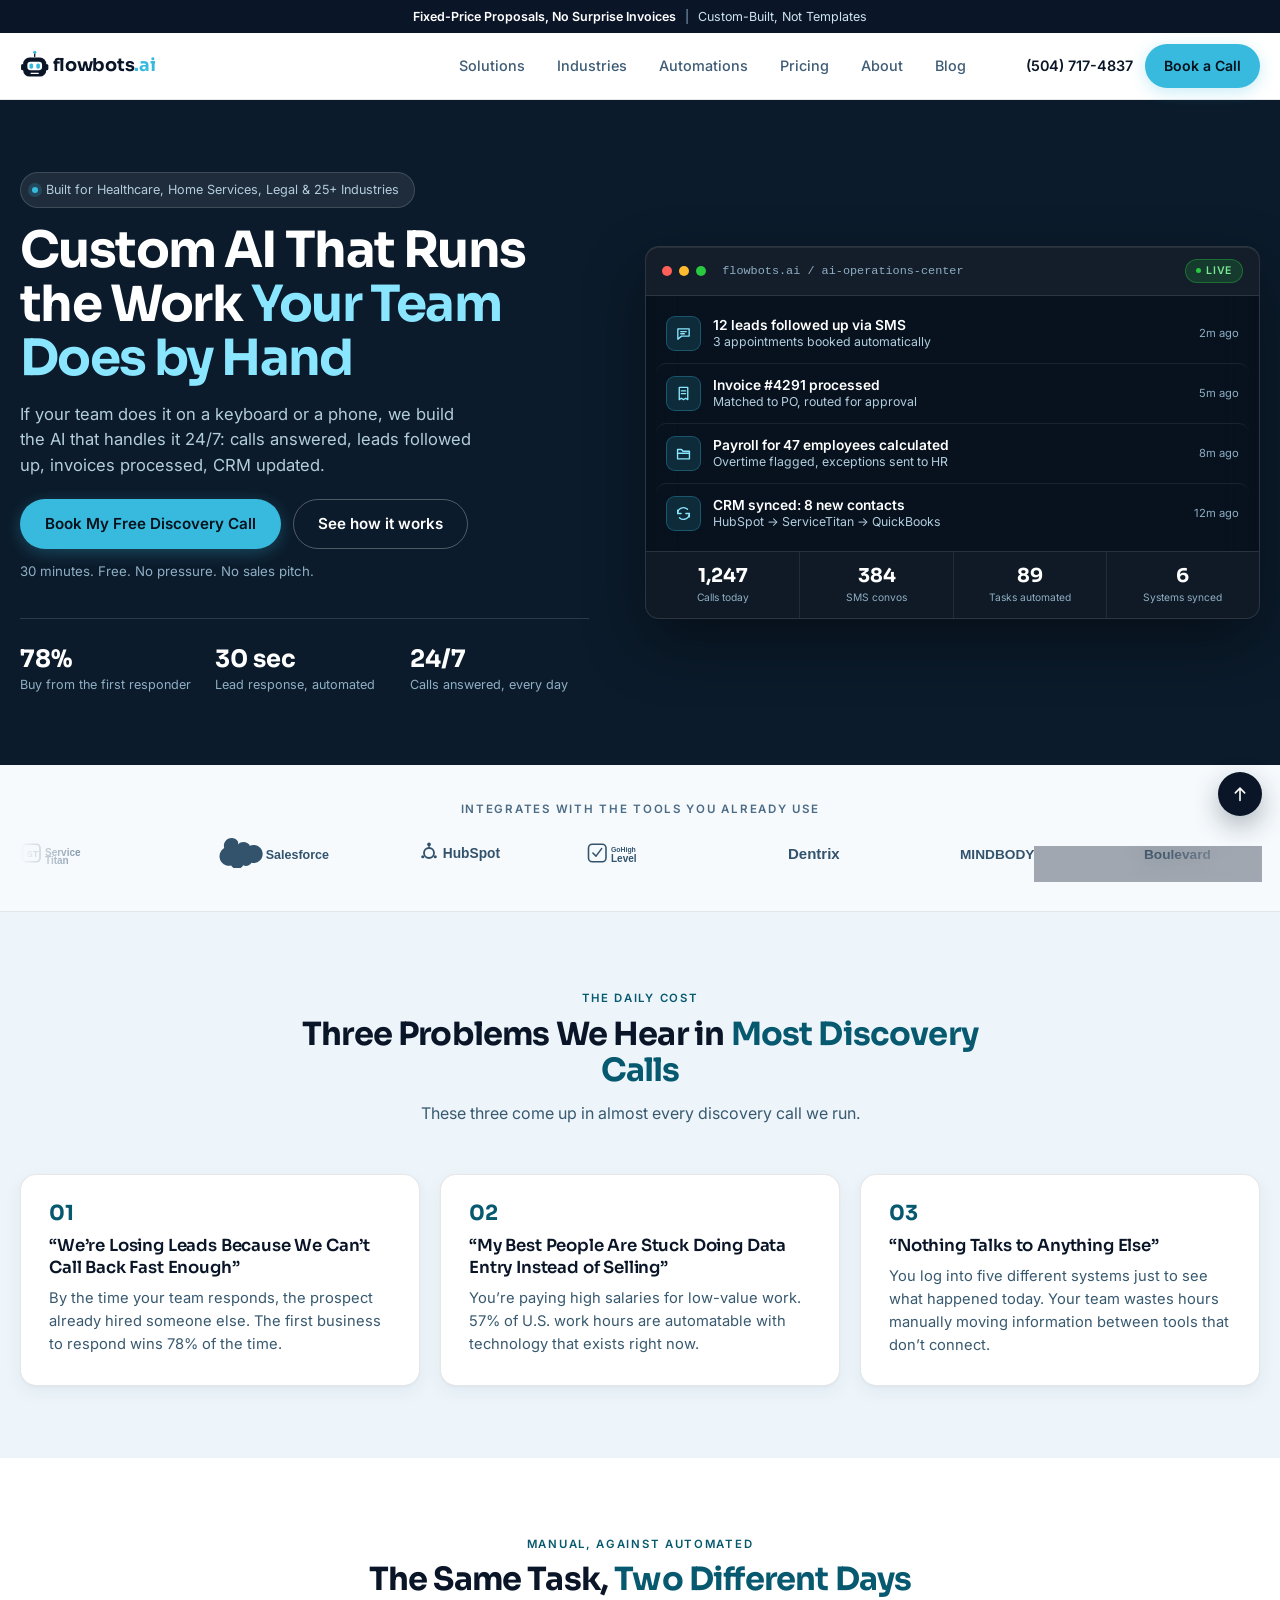
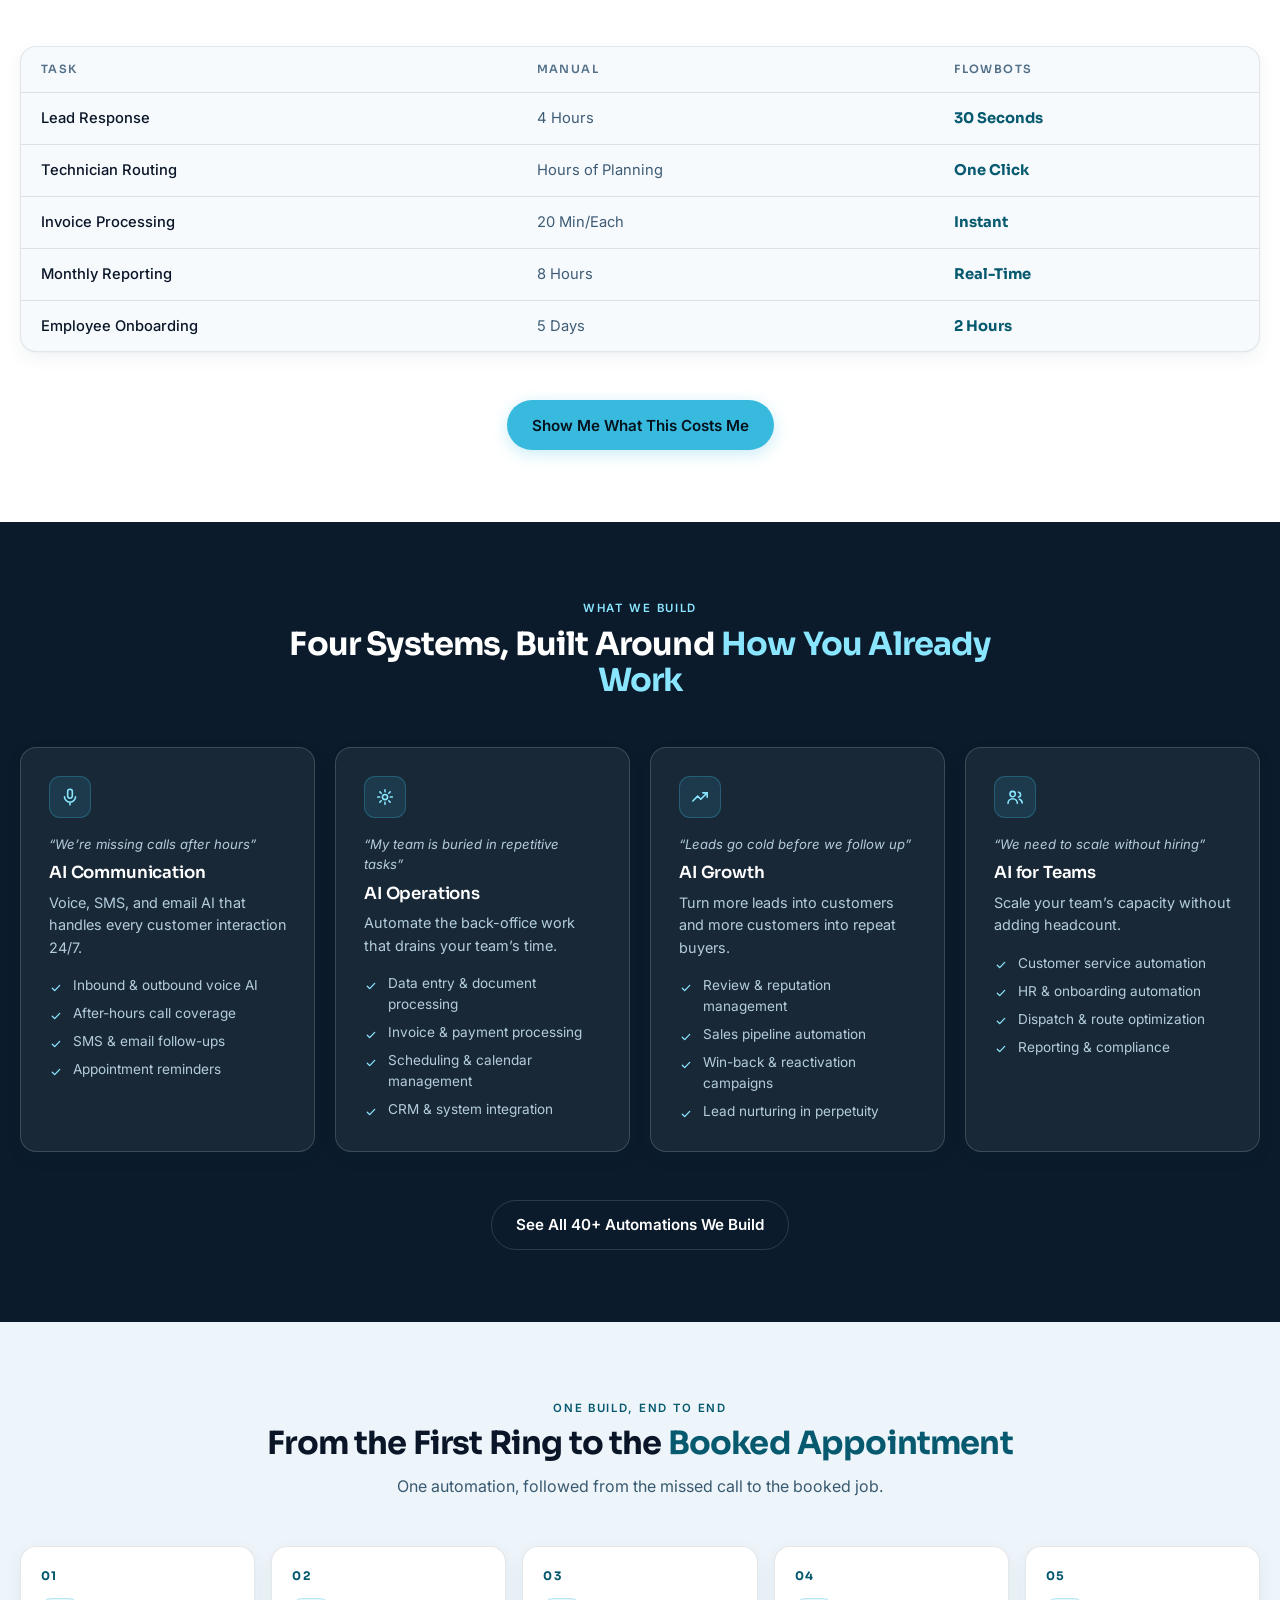
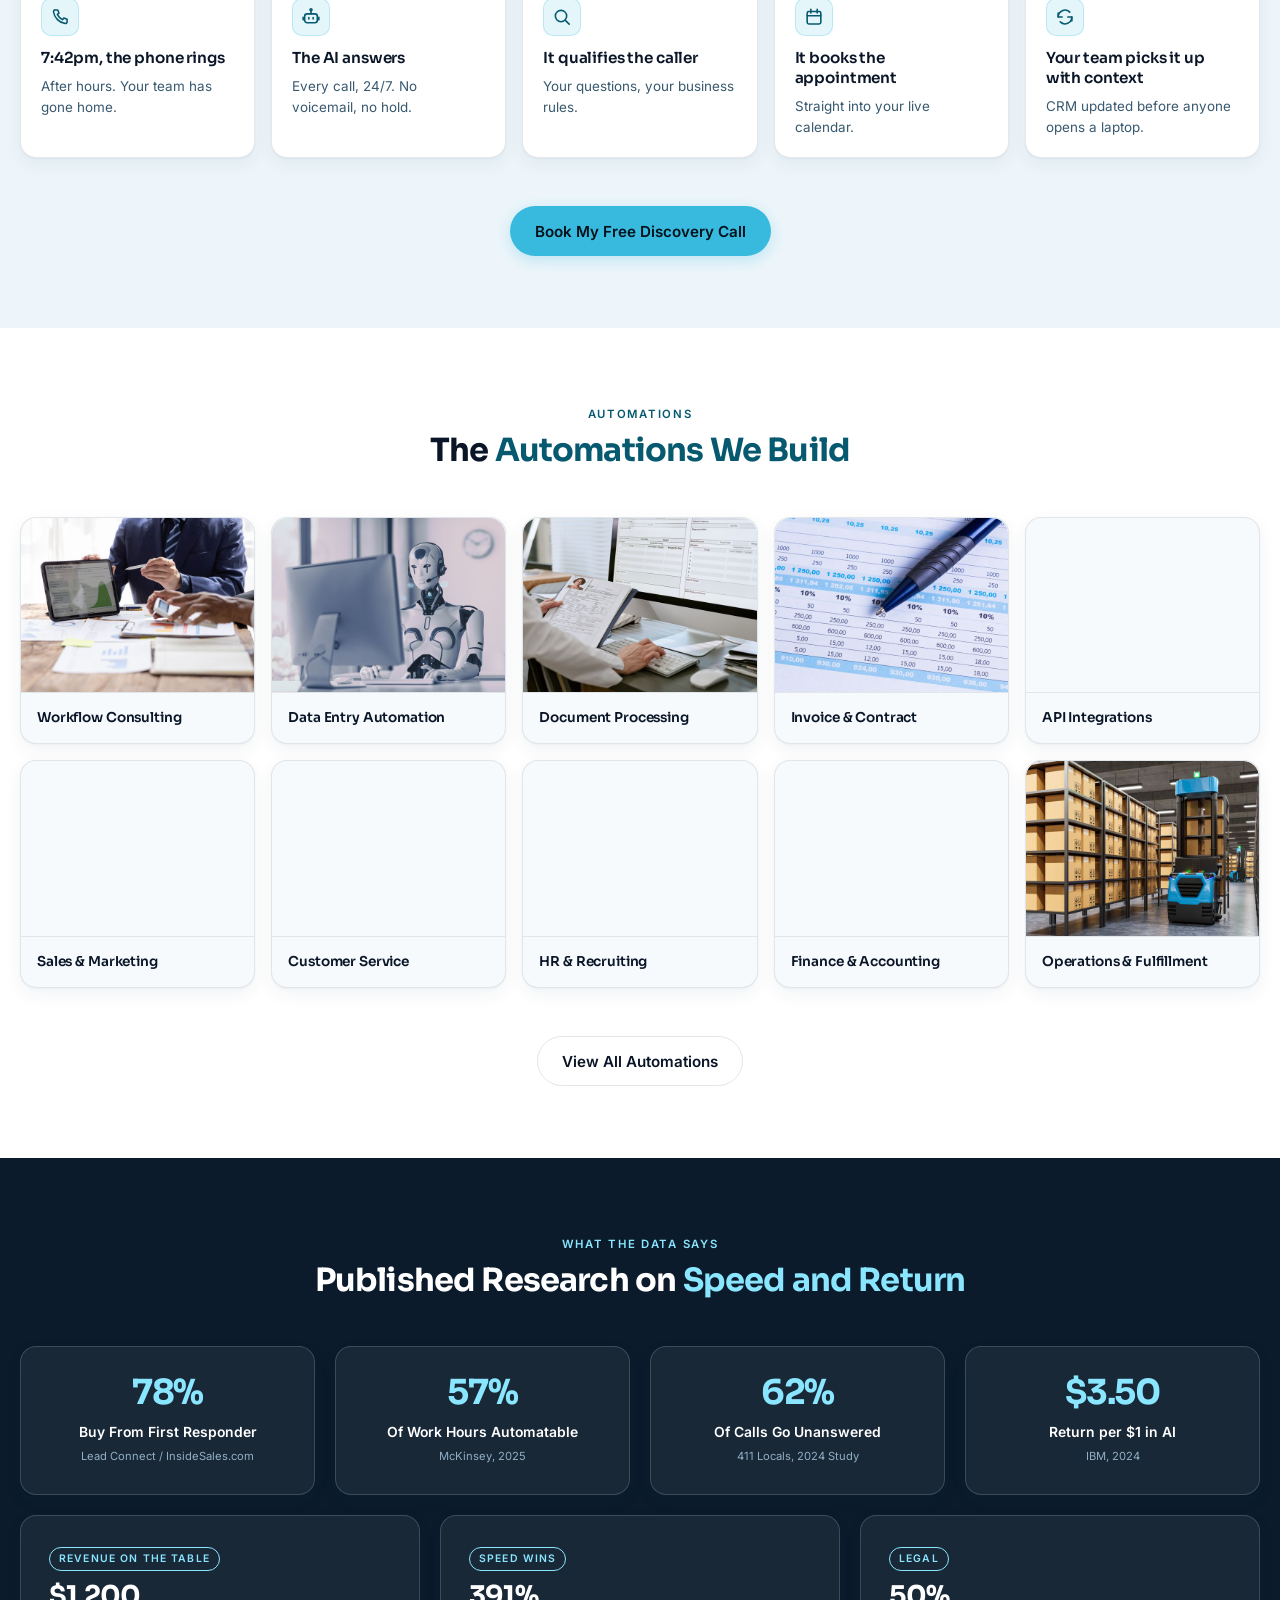
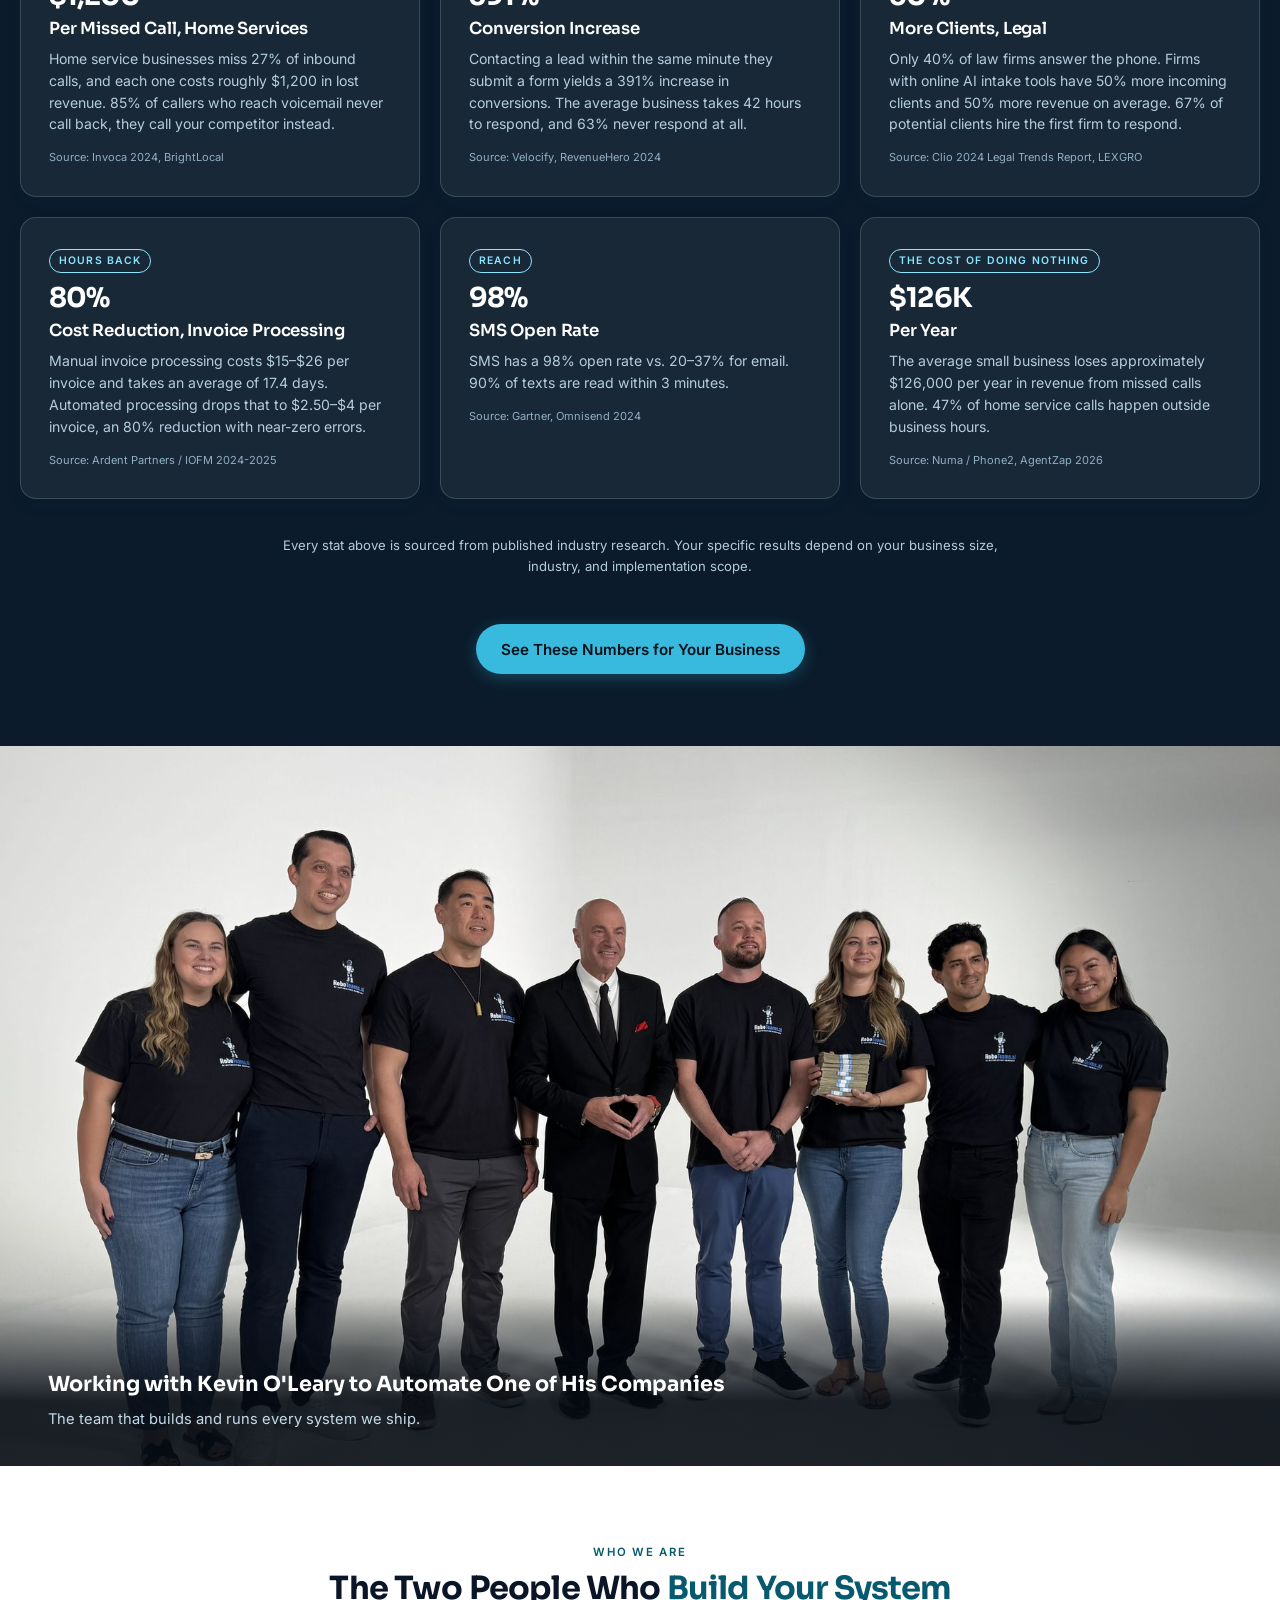
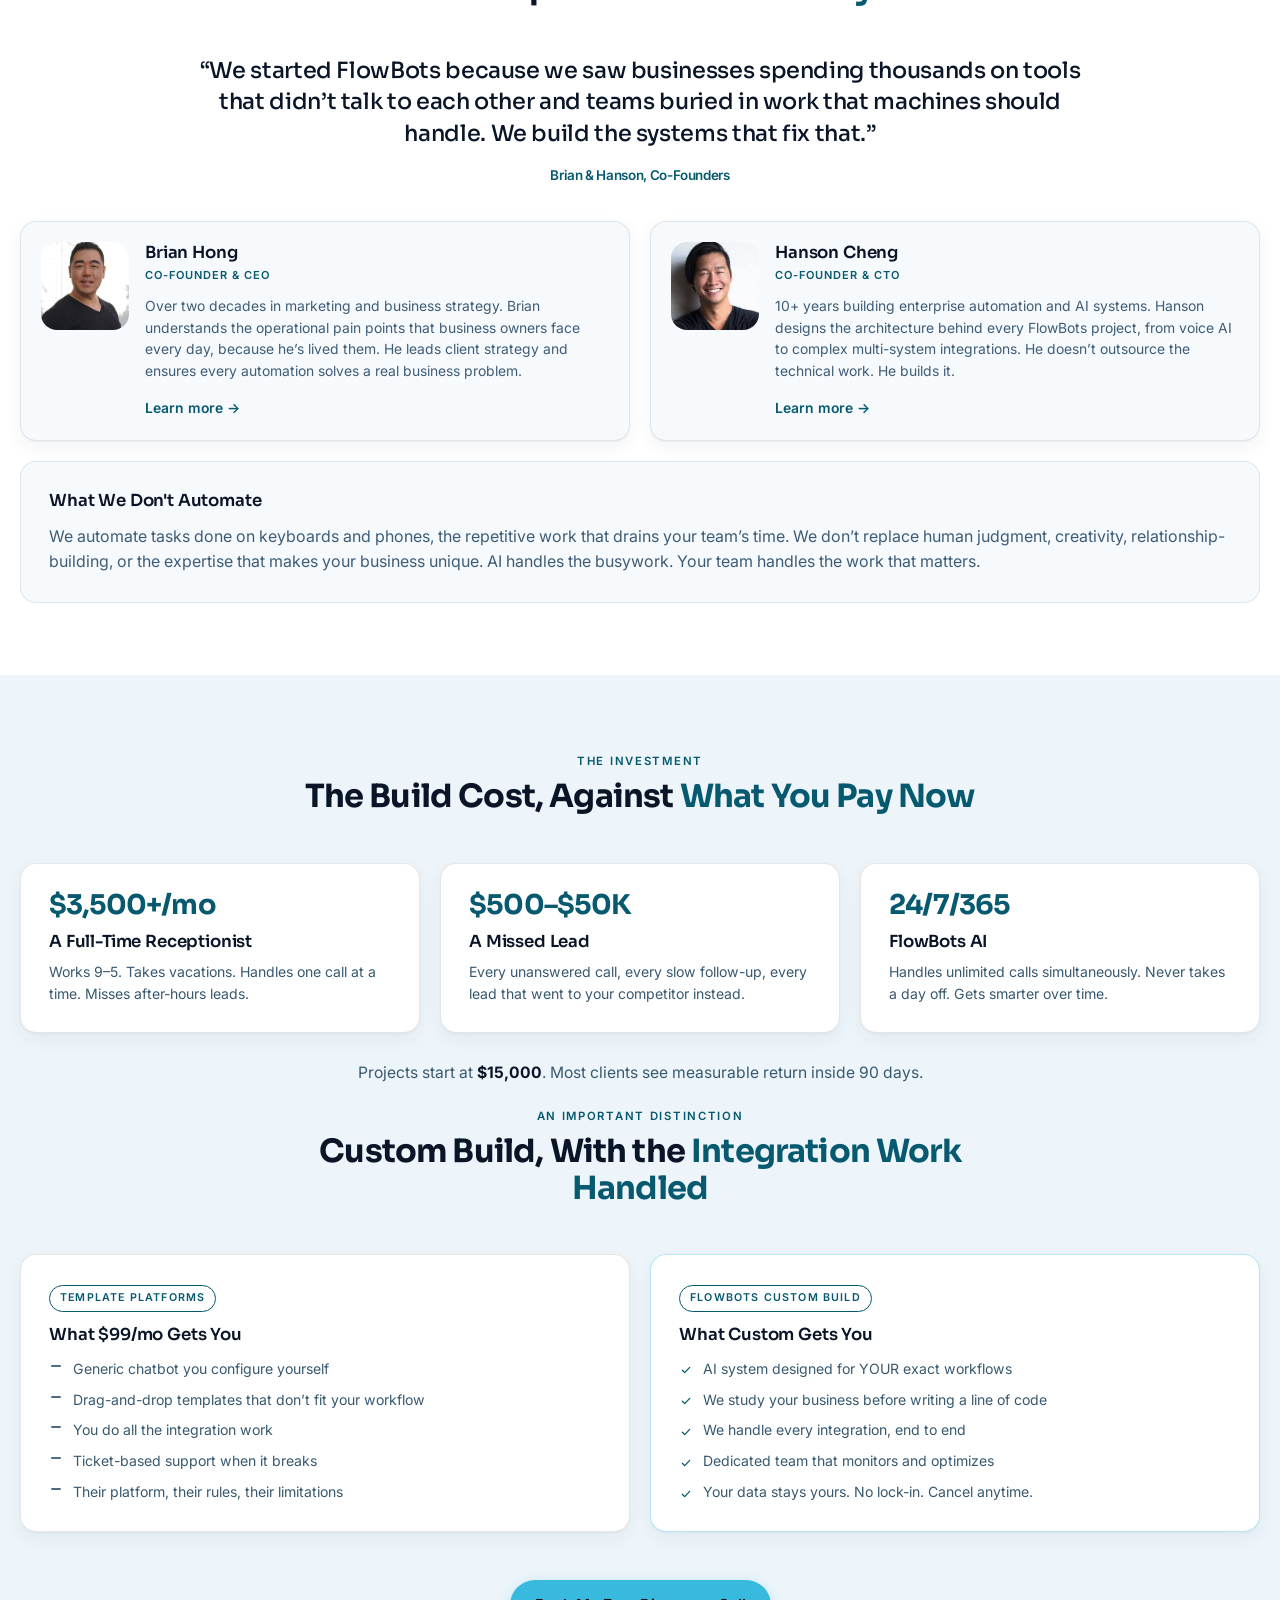
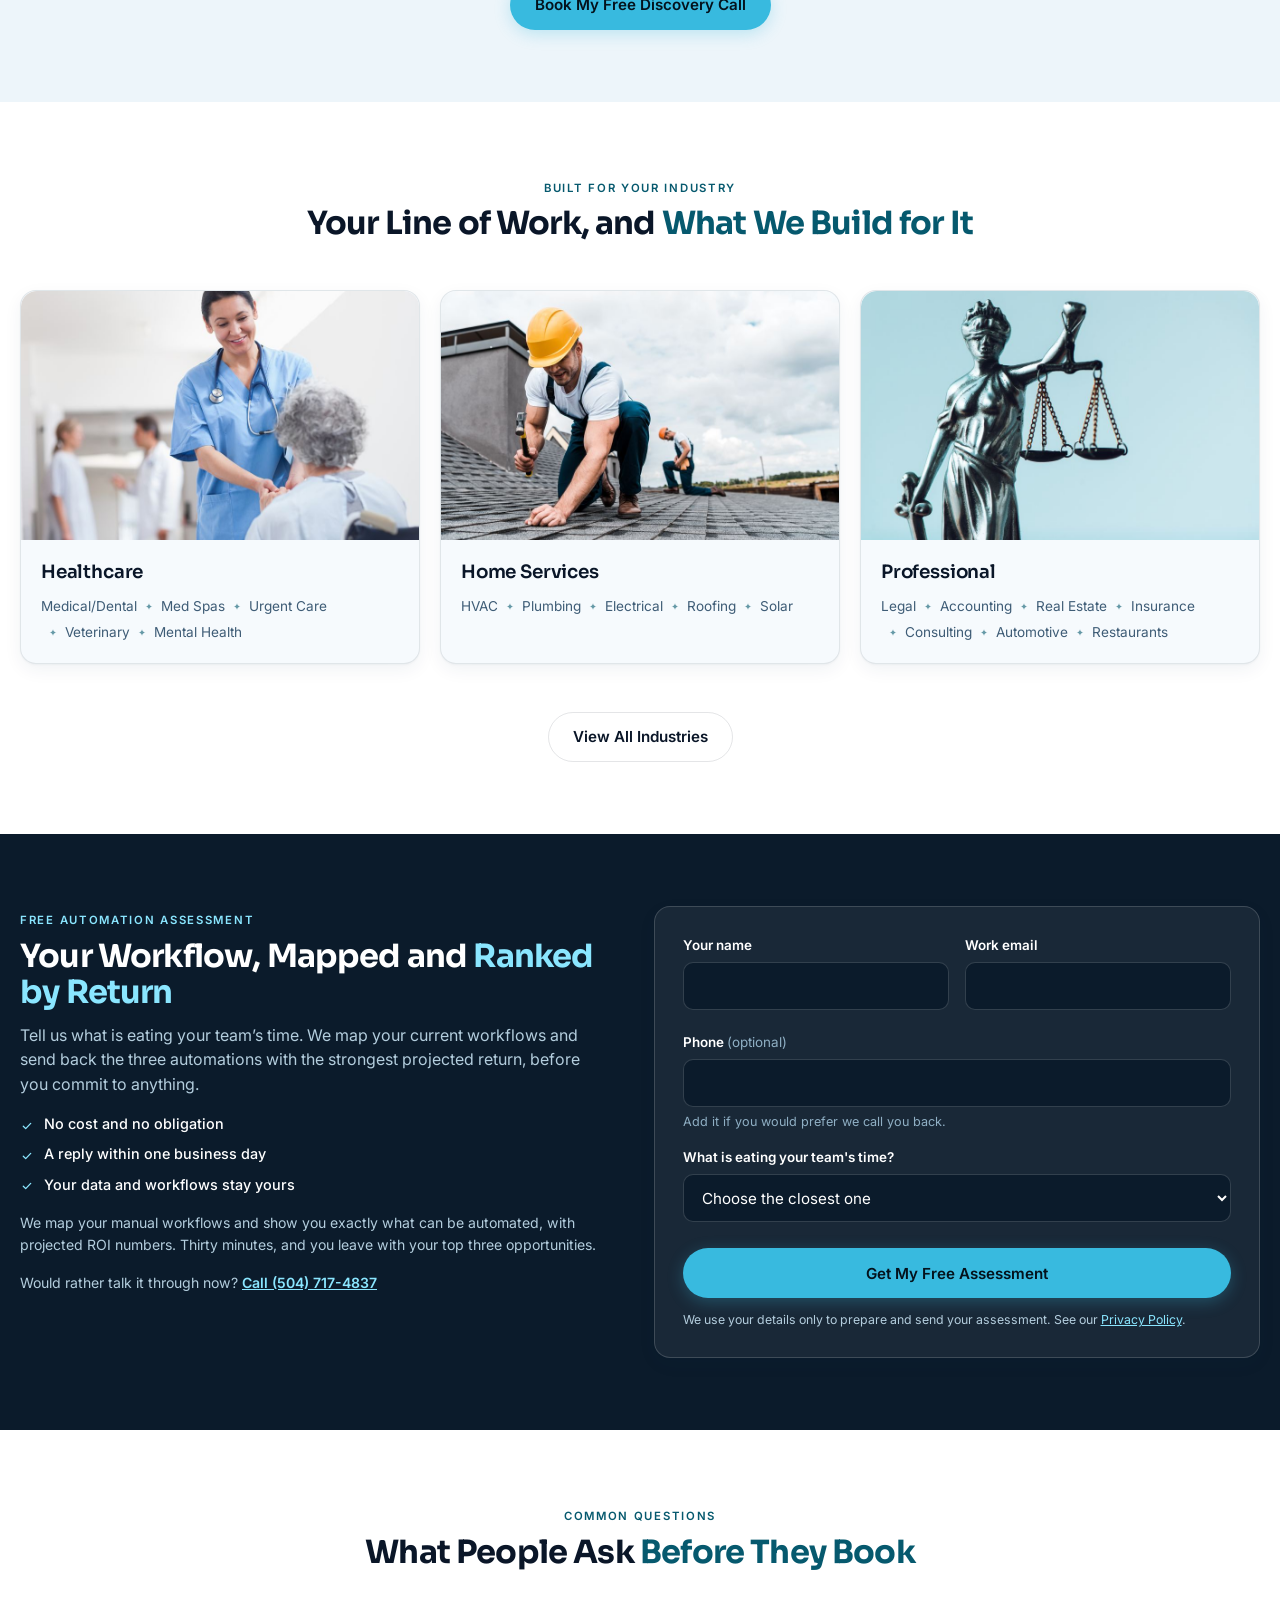
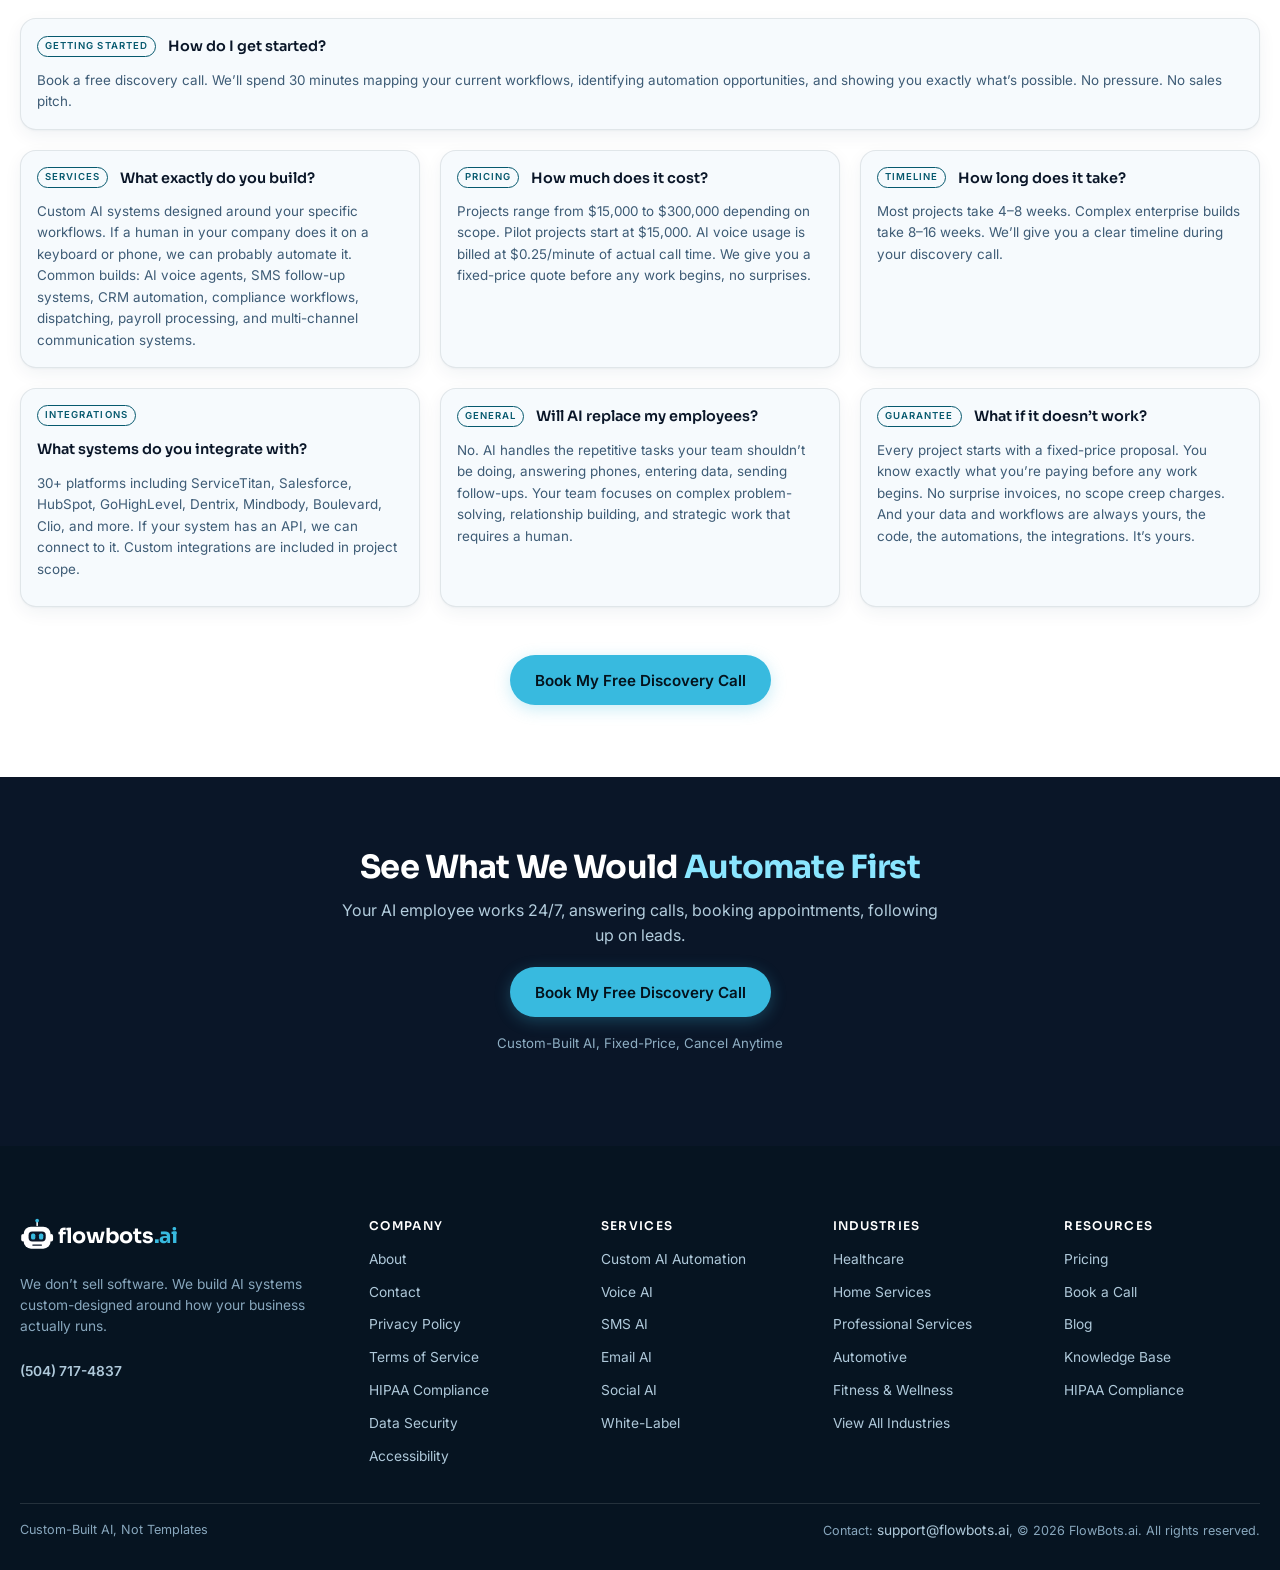
==== commit d7876864: "Halo FAQ: "How do I get started?" leads, full width It is the first thing anyone asks, so it opens t" ====
--- a/index.html
+++ b/index.html
@@ -8,7 +8,7 @@
 <link rel="preconnect" href="https://fonts.googleapis.com">
 <link rel="preconnect" href="https://fonts.gstatic.com" crossorigin>
 <link href="https://fonts.googleapis.com/css2?family=Sora:wght@500;600;700;800&family=Inter:wght@400;500;600&display=swap" rel="stylesheet">
-<link rel="stylesheet" href="style.css?v=26">
+<link rel="stylesheet" href="style.css?v=27">
 <script>try{if(!/[?&]motion=off/.test(location.search))document.documentElement.classList.add('motion-on');}catch(e){}</script>
 <!-- Scroll reveal, armed before first paint so nothing is ever
      seen and then hidden. Sets the switch only; app.js decides what to tag
@@ -147,7 +147,7 @@
     <p class="lead-demo" role="note"><b>Design preview.</b> This form is not connected to anything yet, so nothing was sent and no one has been contacted. To reach FlowBots now, call (504) 717-4837 or book a call.</p>
   </div>
 </div>
-</div></section><section class="sec t1 " id="faq"><div class="wrap"><div class="head"><span class="eyebrow">Common Questions</span><h2>What People Ask <span class="grad">Before They Book</span></h2></div><div class="g2 faqs"><details open><summary><span class="fq-t">Services</span>What exactly do you build?</summary><div class="fq-a">Custom AI systems designed around your specific workflows. If a human in your company does it on a keyboard or phone, we can probably automate it. Common builds: AI voice agents, SMS follow-up systems, CRM automation, compliance workflows, dispatching, payroll processing, and multi-channel communication systems.</div></details><details open><summary><span class="fq-t">Pricing</span>How much does it cost?</summary><div class="fq-a">Projects range from $15,000 to $300,000 depending on scope. Pilot projects start at $15,000. AI voice usage is billed at $0.25/minute of actual call time. We give you a fixed-price quote before any work begins, no surprises.</div></details><details open><summary><span class="fq-t">Timeline</span>How long does it take?</summary><div class="fq-a">Most projects take 4&ndash;8 weeks. Complex enterprise builds take 8&ndash;16 weeks. We&rsquo;ll give you a clear timeline during your discovery call.</div></details><details open><summary><span class="fq-t">Integrations</span>What systems do you integrate with?</summary><div class="fq-a">30+ platforms including ServiceTitan, Salesforce, HubSpot, GoHighLevel, Dentrix, Mindbody, Boulevard, Clio, and more. If your system has an API, we can connect to it. Custom integrations are included in project scope.</div></details><details open><summary><span class="fq-t">General</span>Will AI replace my employees?</summary><div class="fq-a">No. AI handles the repetitive tasks your team shouldn&rsquo;t be doing, answering phones, entering data, sending follow-ups. Your team focuses on complex problem-solving, relationship building, and strategic work that requires a human.</div></details><details open><summary><span class="fq-t">Guarantee</span>What if it doesn&rsquo;t work?</summary><div class="fq-a">Every project starts with a fixed-price proposal. You know exactly what you&rsquo;re paying before any work begins. No surprise invoices, no scope creep charges. And your data and workflows are always yours, the code, the automations, the integrations. It&rsquo;s yours.</div></details><details open><summary><span class="fq-t">Getting Started</span>How do I get started?</summary><div class="fq-a">Book a free discovery call. We&rsquo;ll spend 30 minutes mapping your current workflows, identifying automation opportunities, and showing you exactly what&rsquo;s possible. No pressure. No sales pitch.</div></details></div><p class="cta-c"><a class="btn btn-p" href="https://www.flowbots.ai/book-call/" data-track="cta-strip-faq">Book My Free Discovery Call</a></p></div></section>
+</div></section><section class="sec t1 " id="faq"><div class="wrap"><div class="head"><span class="eyebrow">Common Questions</span><h2>What People Ask <span class="grad">Before They Book</span></h2></div><div class="g2 faqs"><details open><summary><span class="fq-t">Getting Started</span>How do I get started?</summary><div class="fq-a">Book a free discovery call. We&rsquo;ll spend 30 minutes mapping your current workflows, identifying automation opportunities, and showing you exactly what&rsquo;s possible. No pressure. No sales pitch.</div></details><details open><summary><span class="fq-t">Services</span>What exactly do you build?</summary><div class="fq-a">Custom AI systems designed around your specific workflows. If a human in your company does it on a keyboard or phone, we can probably automate it. Common builds: AI voice agents, SMS follow-up systems, CRM automation, compliance workflows, dispatching, payroll processing, and multi-channel communication systems.</div></details><details open><summary><span class="fq-t">Pricing</span>How much does it cost?</summary><div class="fq-a">Projects range from $15,000 to $300,000 depending on scope. Pilot projects start at $15,000. AI voice usage is billed at $0.25/minute of actual call time. We give you a fixed-price quote before any work begins, no surprises.</div></details><details open><summary><span class="fq-t">Timeline</span>How long does it take?</summary><div class="fq-a">Most projects take 4&ndash;8 weeks. Complex enterprise builds take 8&ndash;16 weeks. We&rsquo;ll give you a clear timeline during your discovery call.</div></details><details open><summary><span class="fq-t">Integrations</span>What systems do you integrate with?</summary><div class="fq-a">30+ platforms including ServiceTitan, Salesforce, HubSpot, GoHighLevel, Dentrix, Mindbody, Boulevard, Clio, and more. If your system has an API, we can connect to it. Custom integrations are included in project scope.</div></details><details open><summary><span class="fq-t">General</span>Will AI replace my employees?</summary><div class="fq-a">No. AI handles the repetitive tasks your team shouldn&rsquo;t be doing, answering phones, entering data, sending follow-ups. Your team focuses on complex problem-solving, relationship building, and strategic work that requires a human.</div></details><details open><summary><span class="fq-t">Guarantee</span>What if it doesn&rsquo;t work?</summary><div class="fq-a">Every project starts with a fixed-price proposal. You know exactly what you&rsquo;re paying before any work begins. No surprise invoices, no scope creep charges. And your data and workflows are always yours, the code, the automations, the integrations. It&rsquo;s yours.</div></details></div><p class="cta-c"><a class="btn btn-p" href="https://www.flowbots.ai/book-call/" data-track="cta-strip-faq">Book My Free Discovery Call</a></p></div></section>
 
 <section class="close">
   <div class="wrap">
@@ -188,6 +188,6 @@
 var d=b.getAttribute('data-rv');if(d==='desktop')return;
 location.href='preview.html?page='+encodeURIComponent(page)+'&device='+d;});})();
 </script>
-<script src="app.js?v=26"></script>
+<script src="app.js?v=27"></script>
 </body>
 </html>
--- a/style.css
+++ b/style.css
@@ -402,20 +402,21 @@
    the grid is one column and equal heights would only add dead space. */
 .faqs details{align-self:stretch}
 
-/* Three across, two rows of three equal boxes, and the seventh spanning
-   the full width beneath them. grid-auto-rows:1fr makes every row the
+/* A full-width lead card, then three across in two rows of three equal
+   boxes beneath it. grid-auto-rows:1fr makes every row the
    tallest card's height, so the six match exactly rather than only within
    their own row. Narrower columns wrap the answers harder, so the type
    steps down a little here to keep the boxes from growing tall.
    Below 1025px the FAQ falls back to two columns and below 600px to one,
    where forcing equal heights would only add dead space. */
 @media (min-width:1025px){
-  /* Rows 1 and 2 share one height, so the six boxes are identical. Row 3
-     takes its own height: the seventh card is full width, its answer runs
-     to two lines there, and forcing it to match would leave 93px of empty
-     card - the same hole this was meant to close. */
-  .faqs{grid-template-columns:repeat(3,minmax(0,1fr));grid-template-rows:1fr 1fr auto}
-  .faqs details:last-child{grid-column:1/-1}
+  /* "How do I get started?" leads, full width, because it is the first
+     thing anyone asks. The six equal boxes sit under it in two rows.
+     Row 1 takes its own height; forcing the wide card to match the others
+     left 93px of empty card, which is the hole this was meant to close.
+     Rows 2 and 3 share one height, so the six are identical. */
+  .faqs{grid-template-columns:repeat(3,minmax(0,1fr));grid-template-rows:auto 1fr 1fr}
+  .faqs details:first-child{grid-column:1/-1}
   .faqs summary{font-size:.9rem;padding:var(--s4) var(--s4) var(--s3)}
   .faqs .fq-a{font-size:.84rem;line-height:1.6;padding:0 var(--s4) var(--s4)}
   .faqs .fq-t{font-size:.6rem;padding:2px 7px}
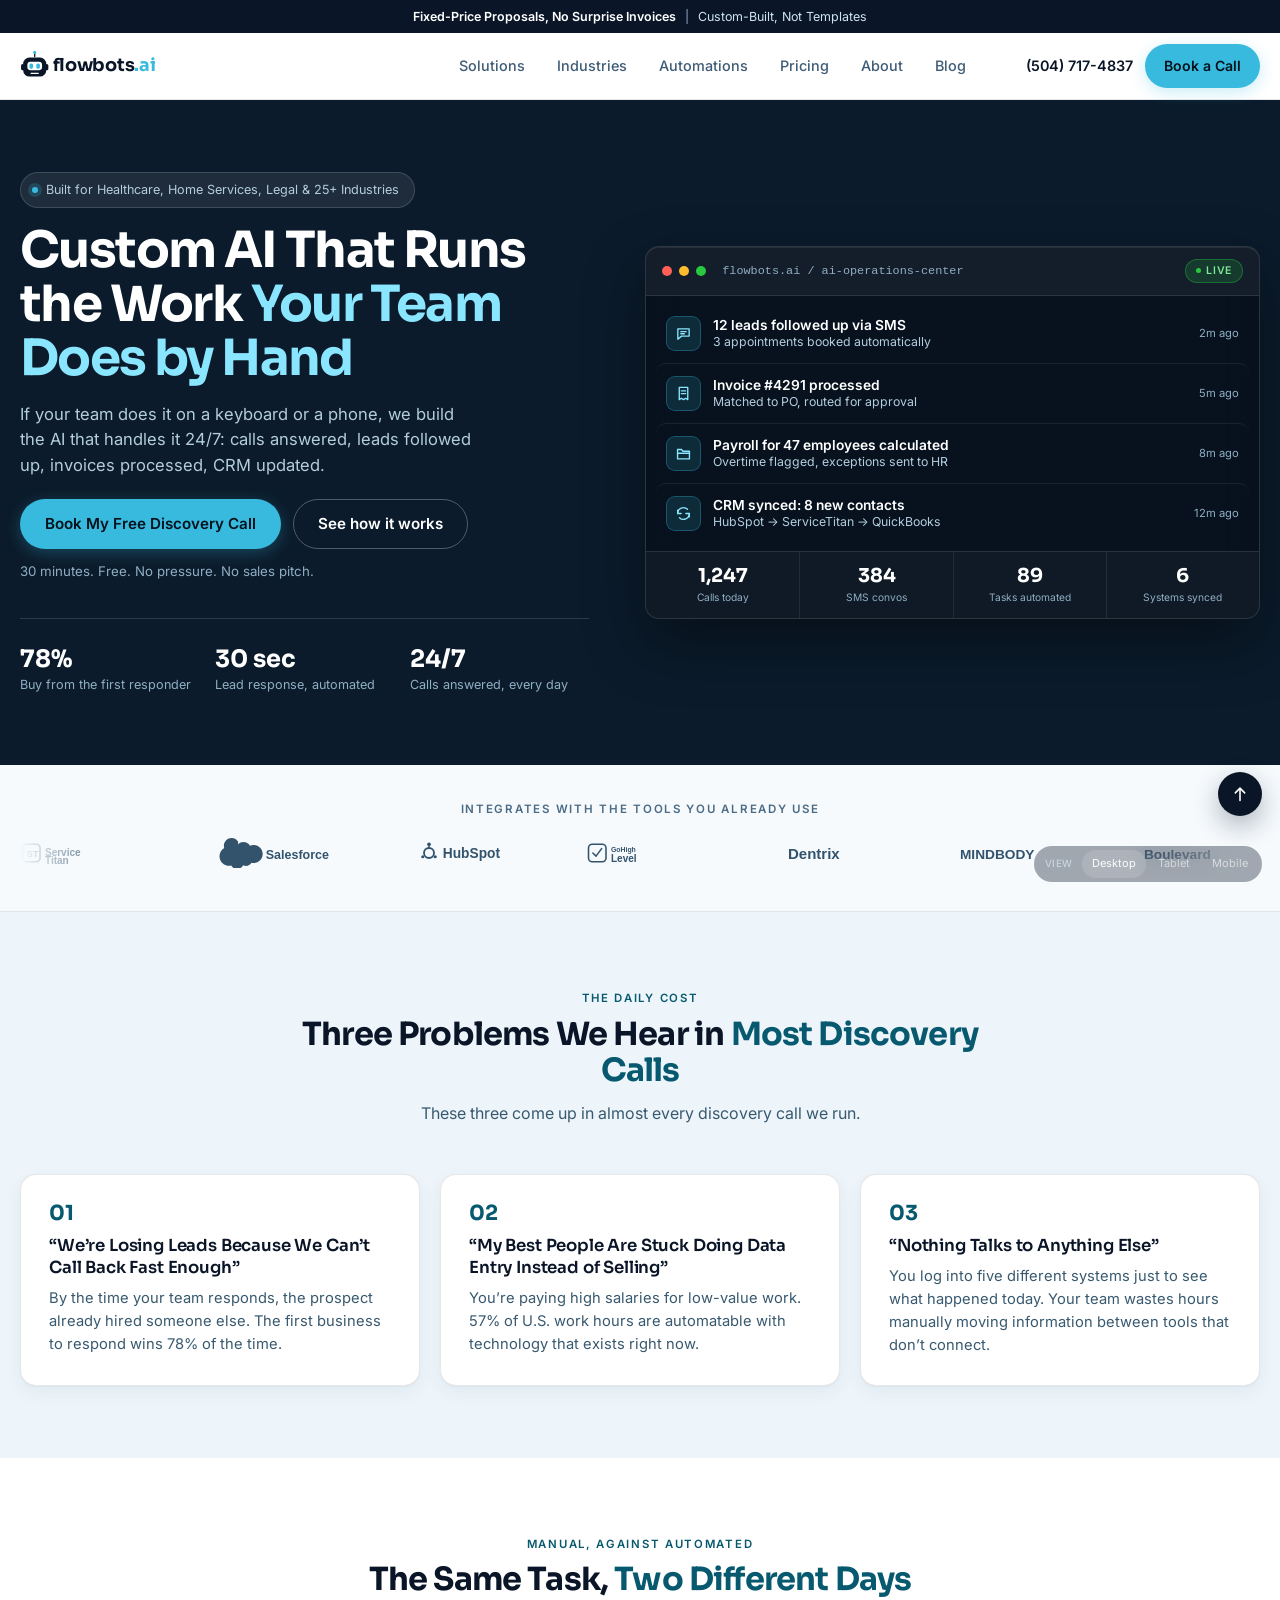
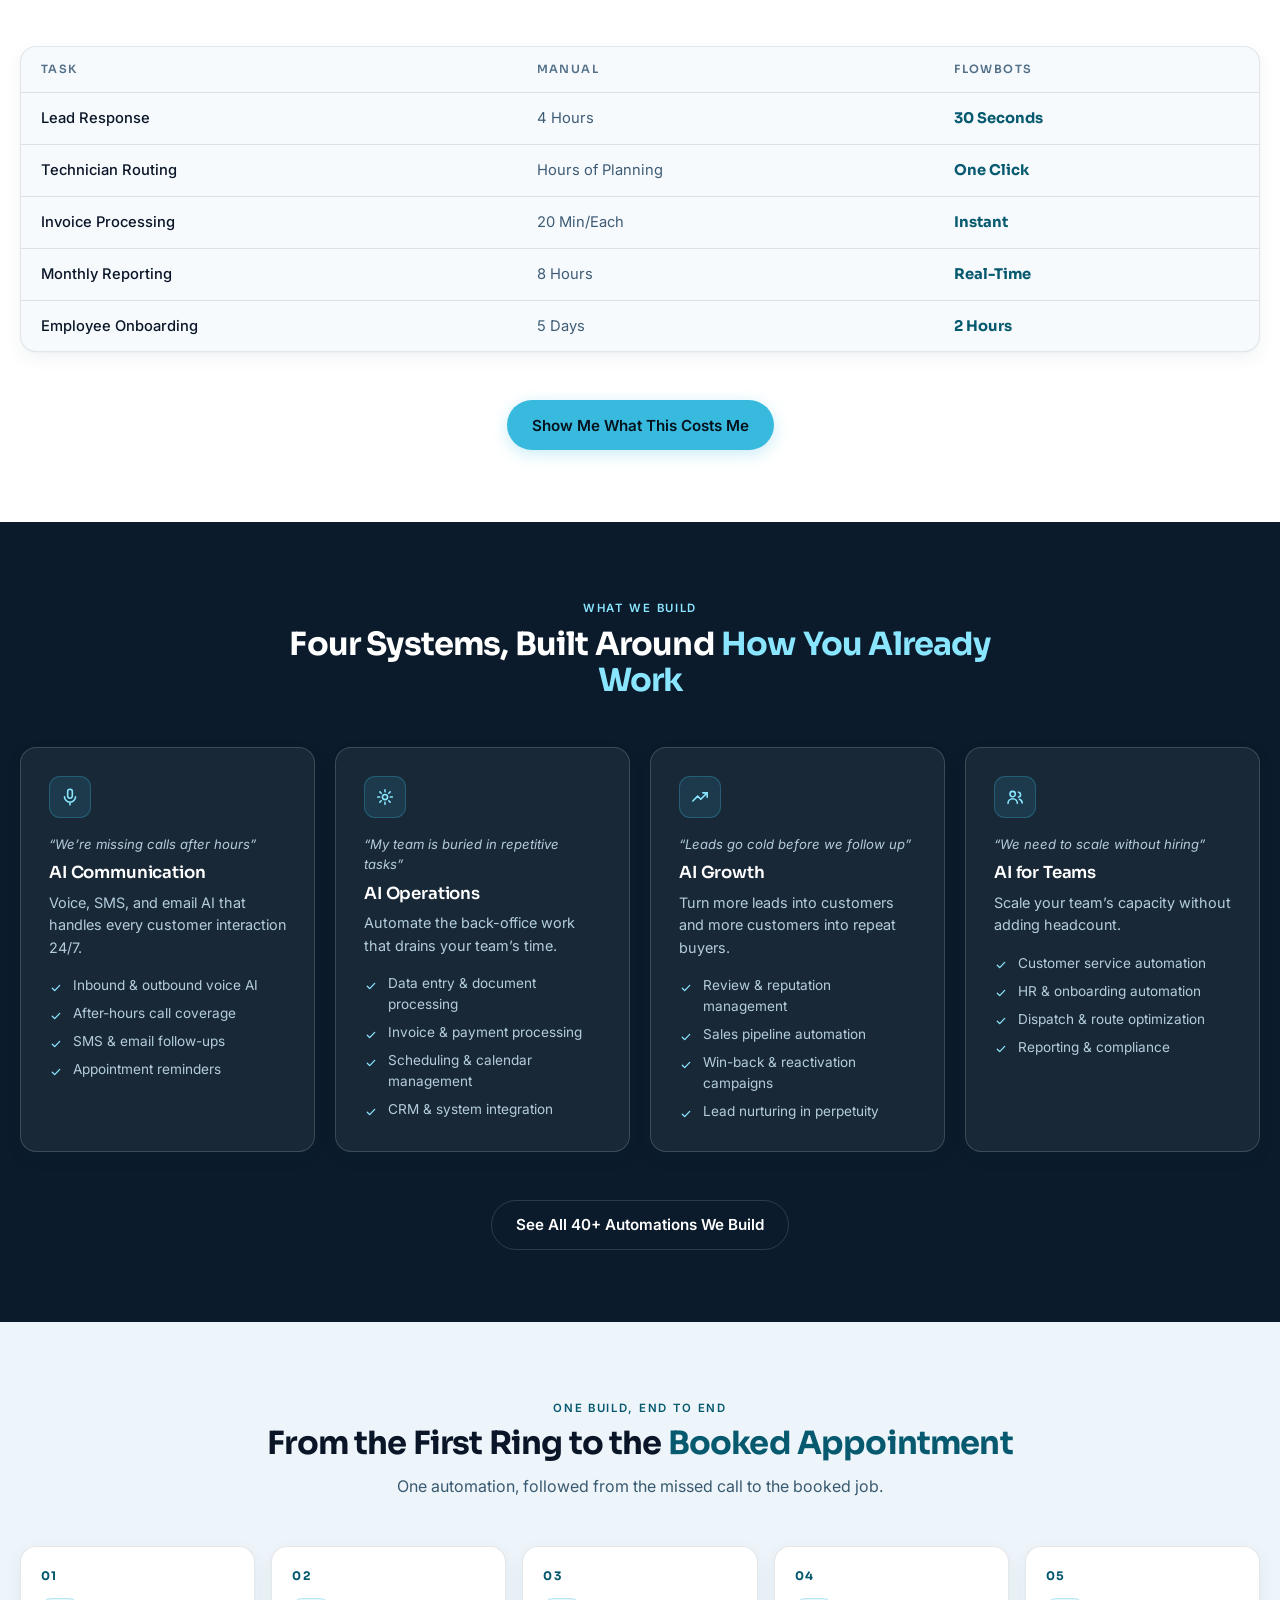
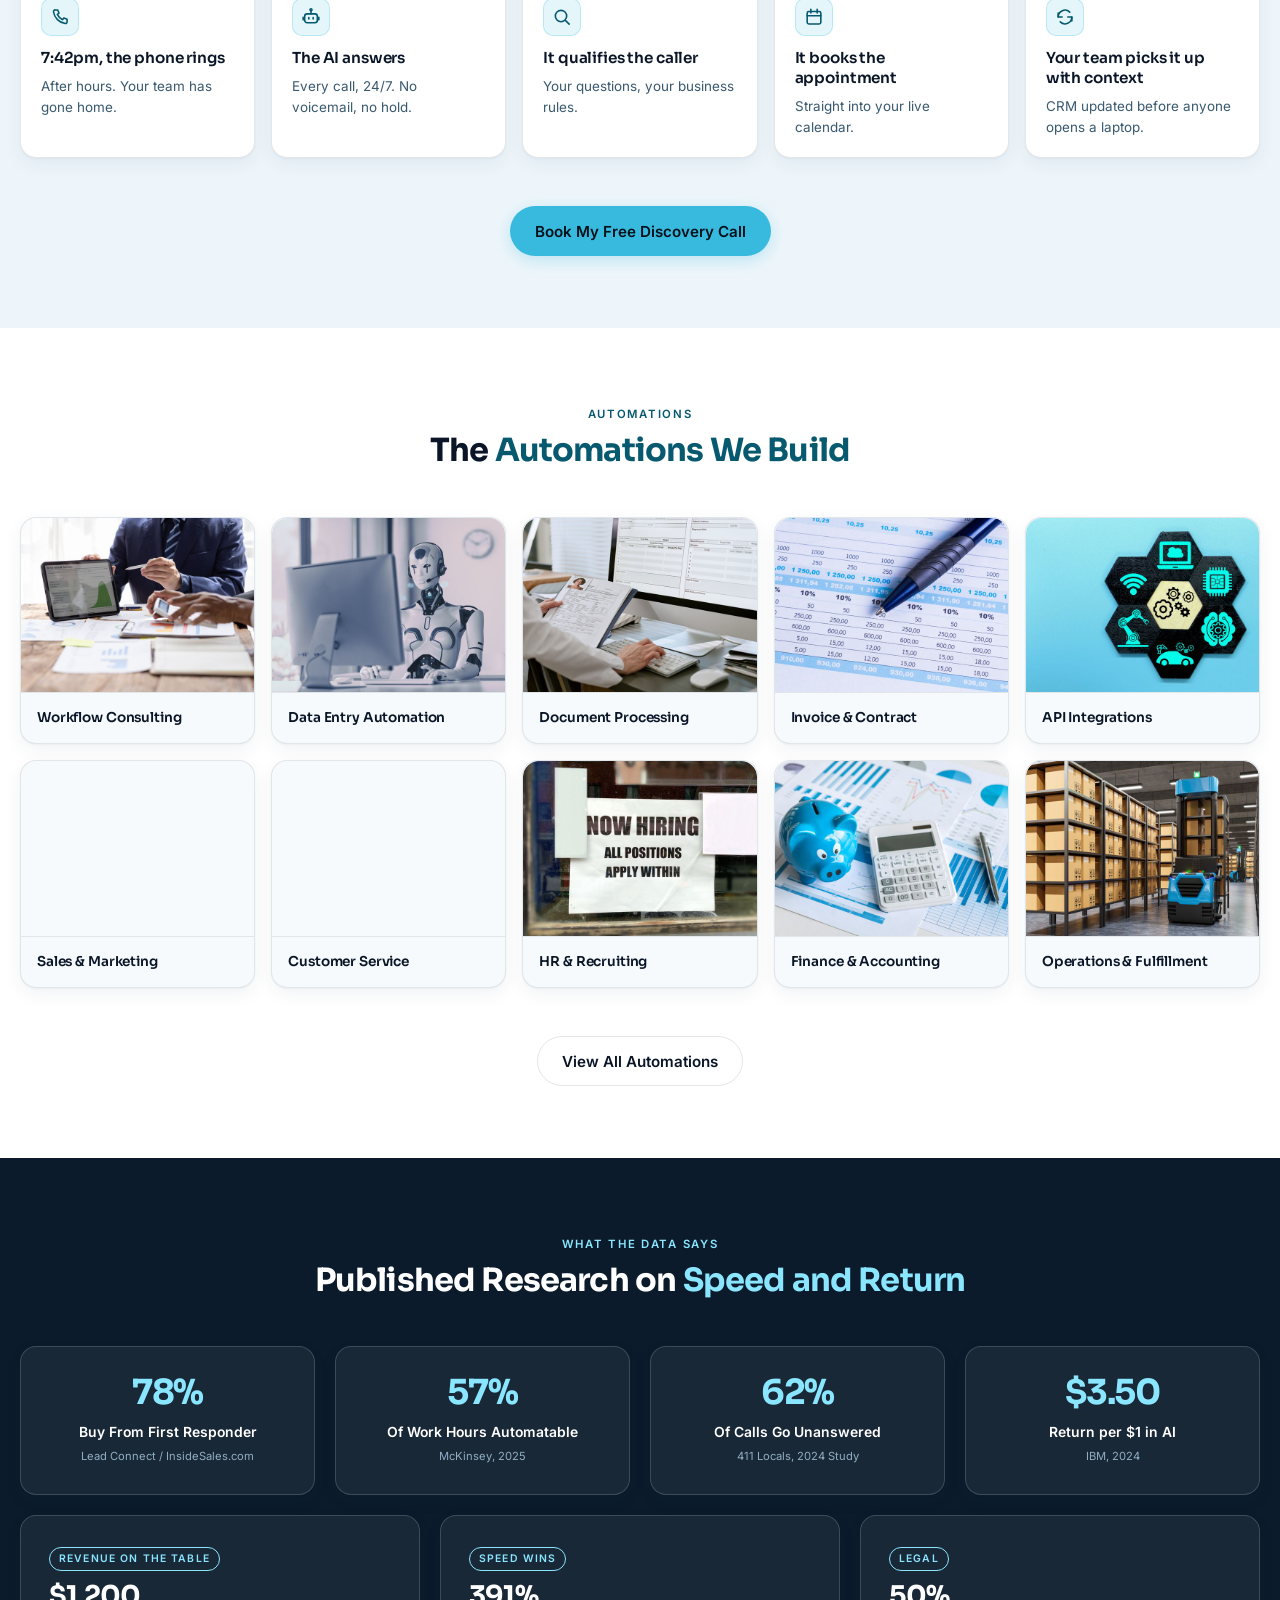
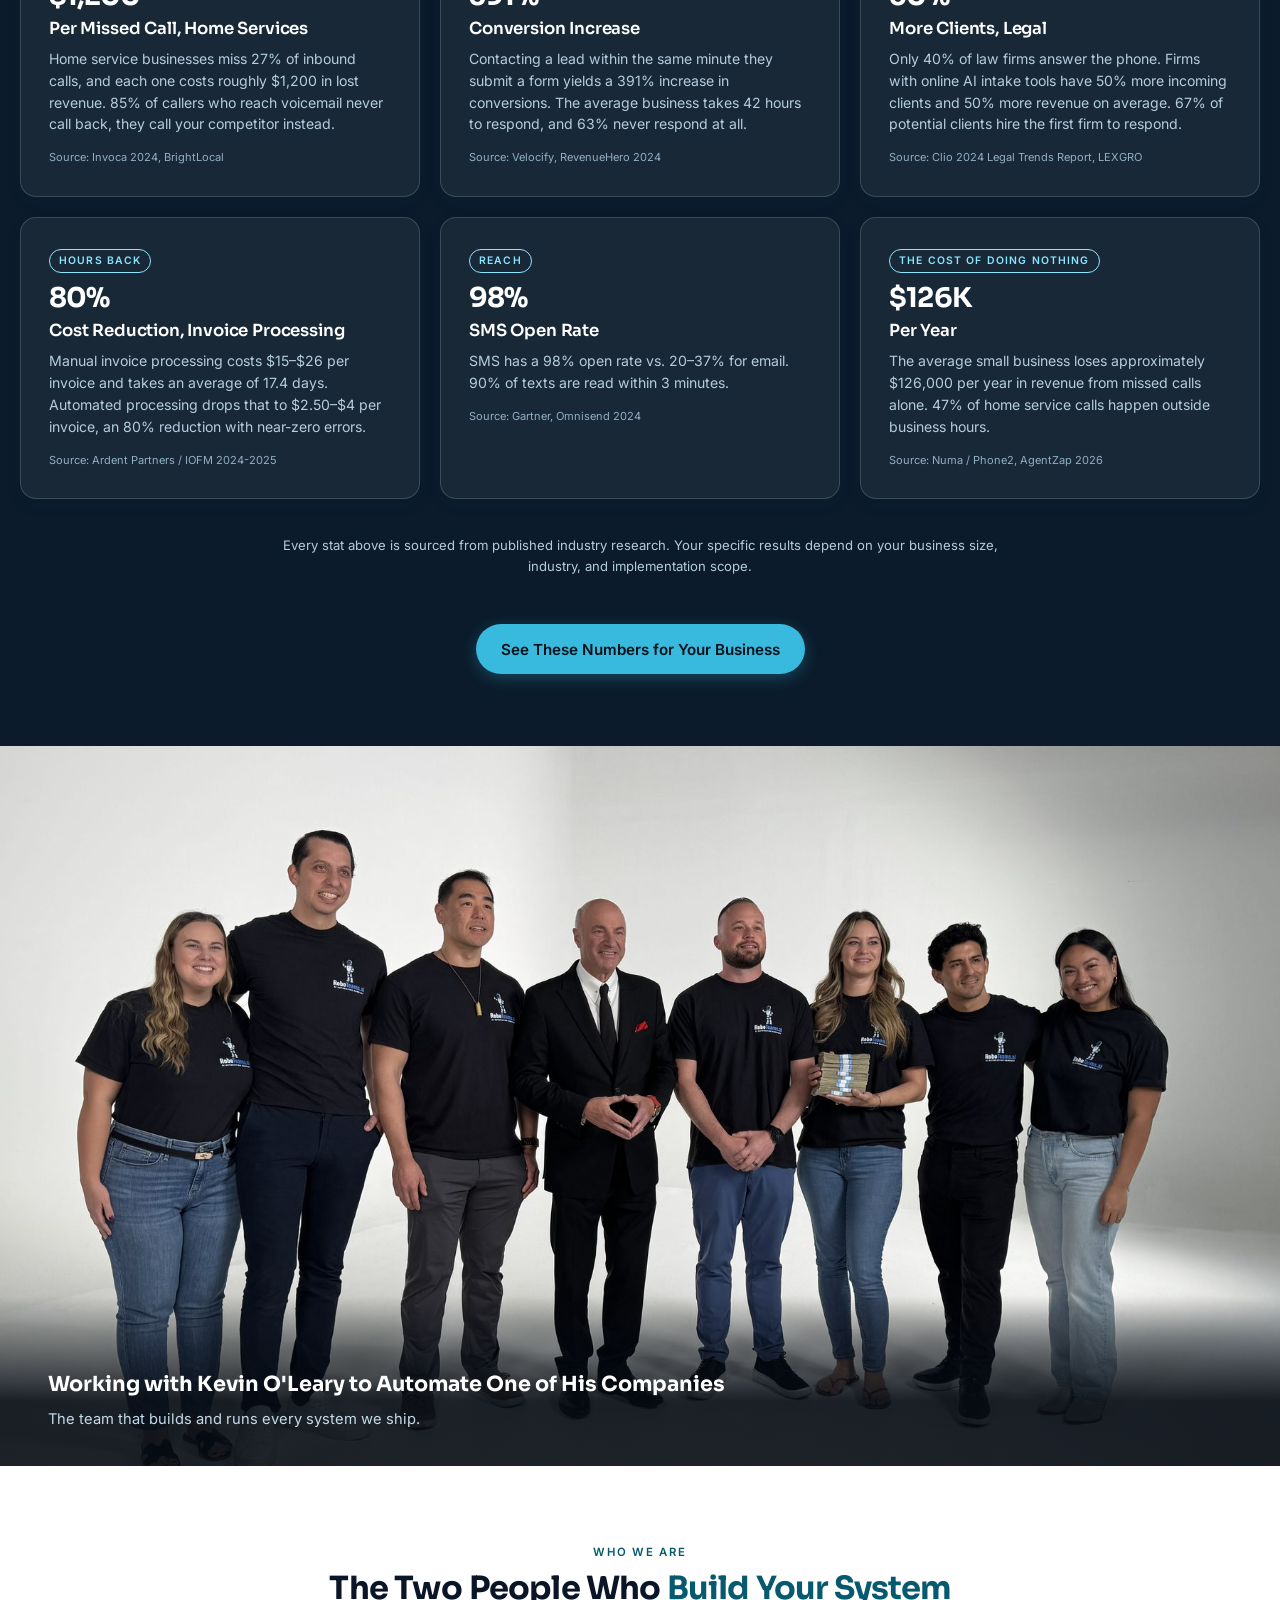
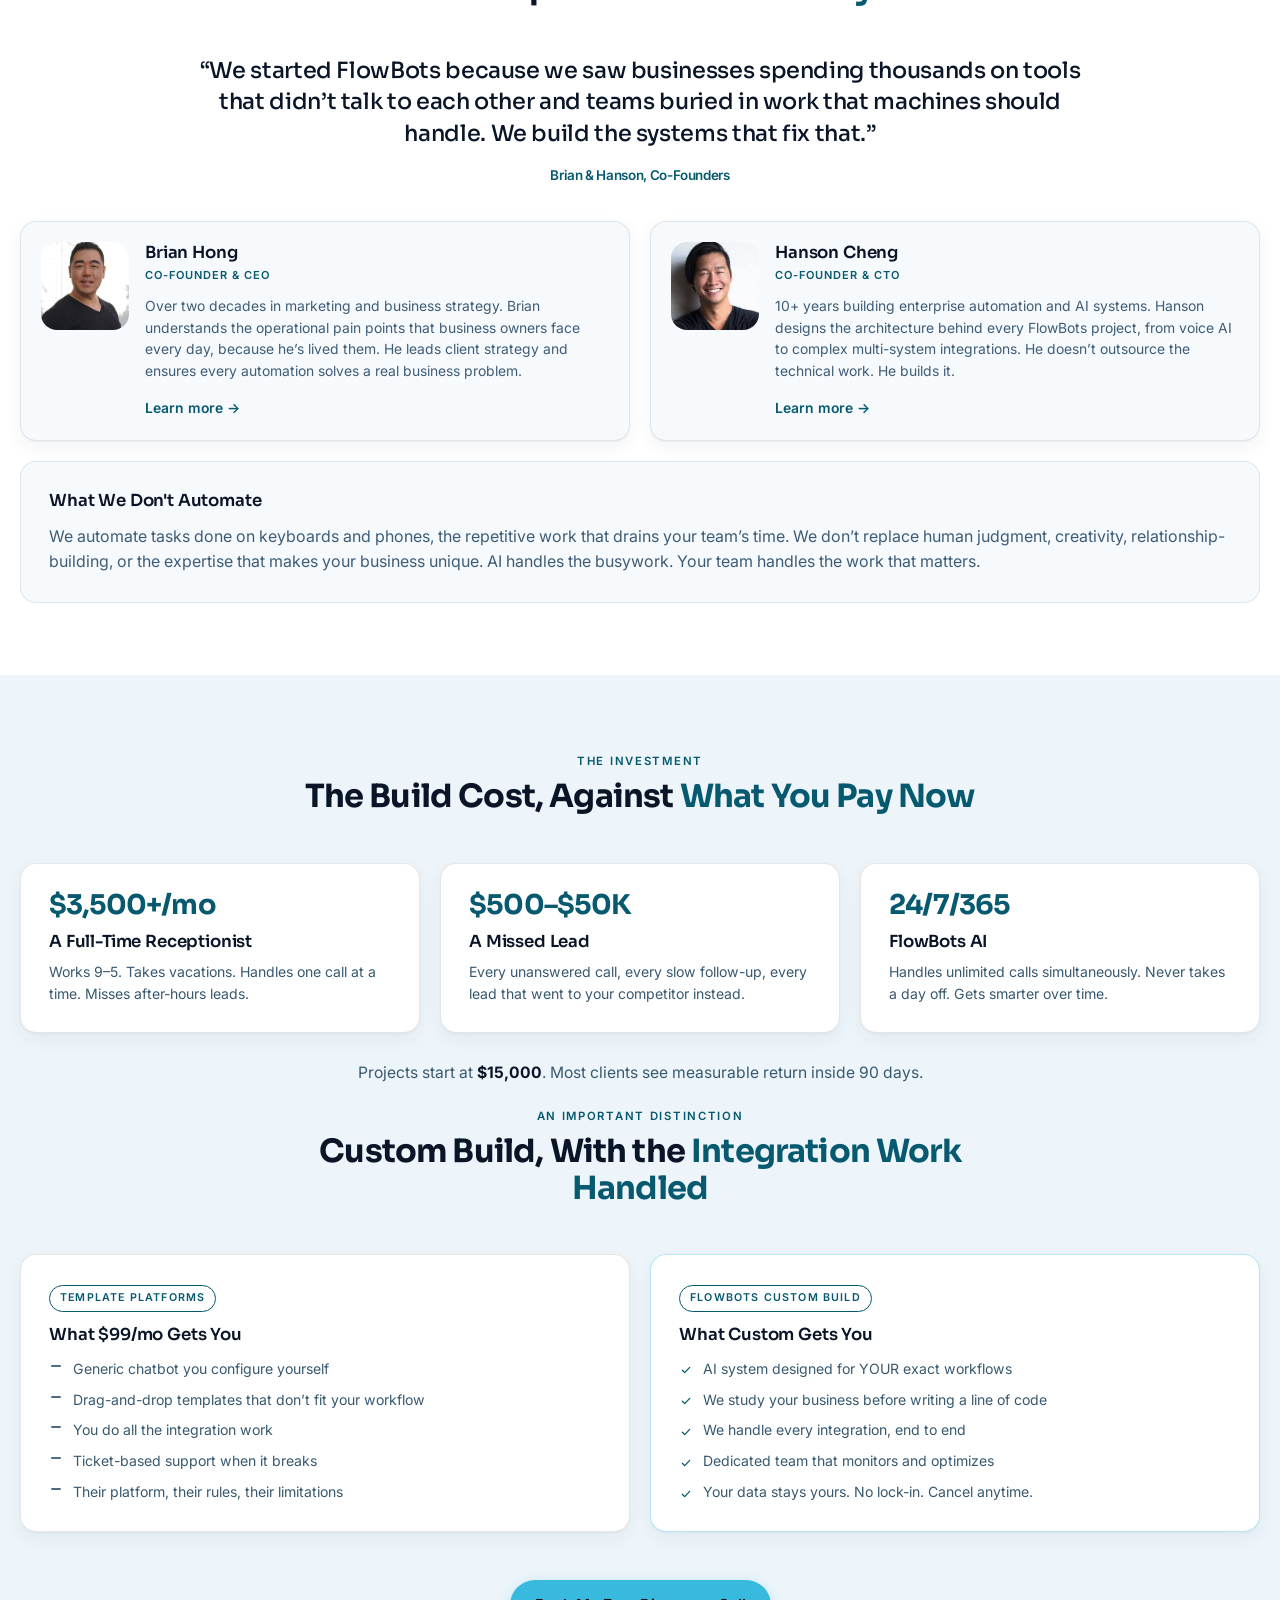
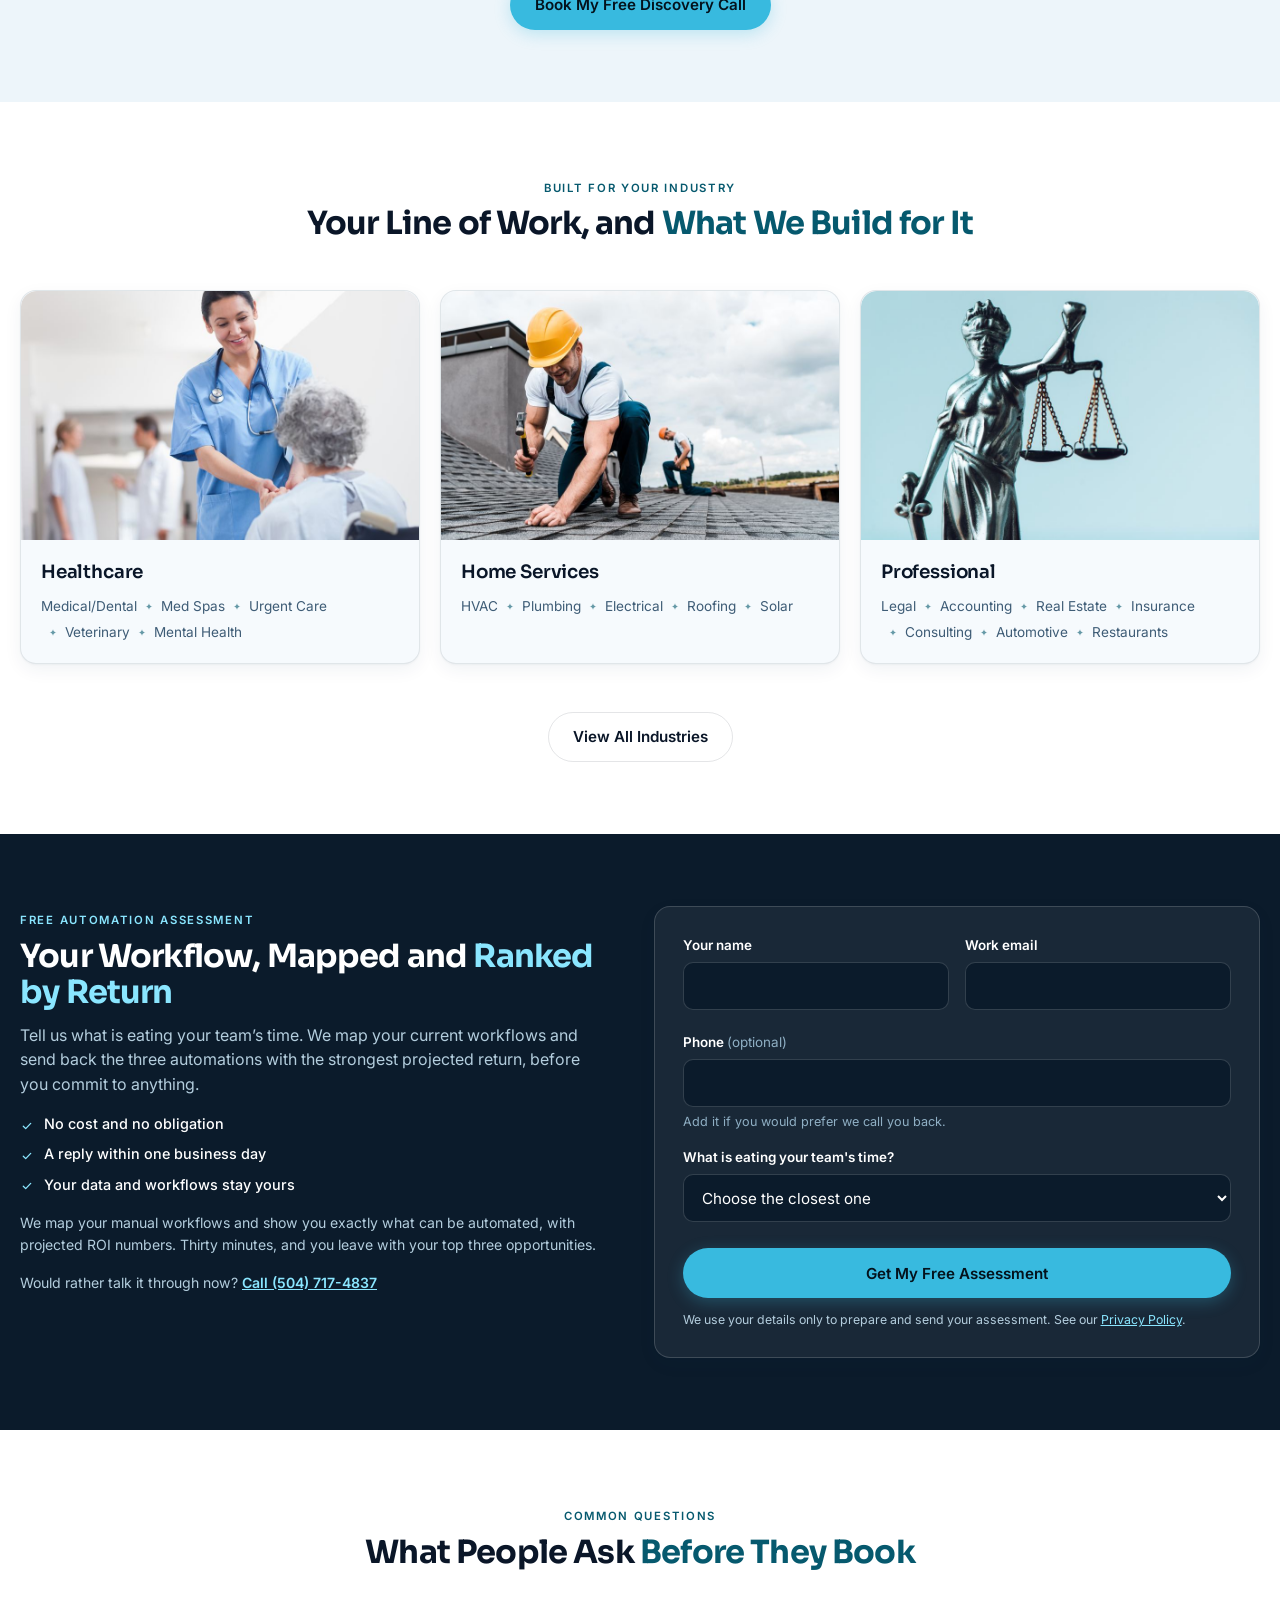
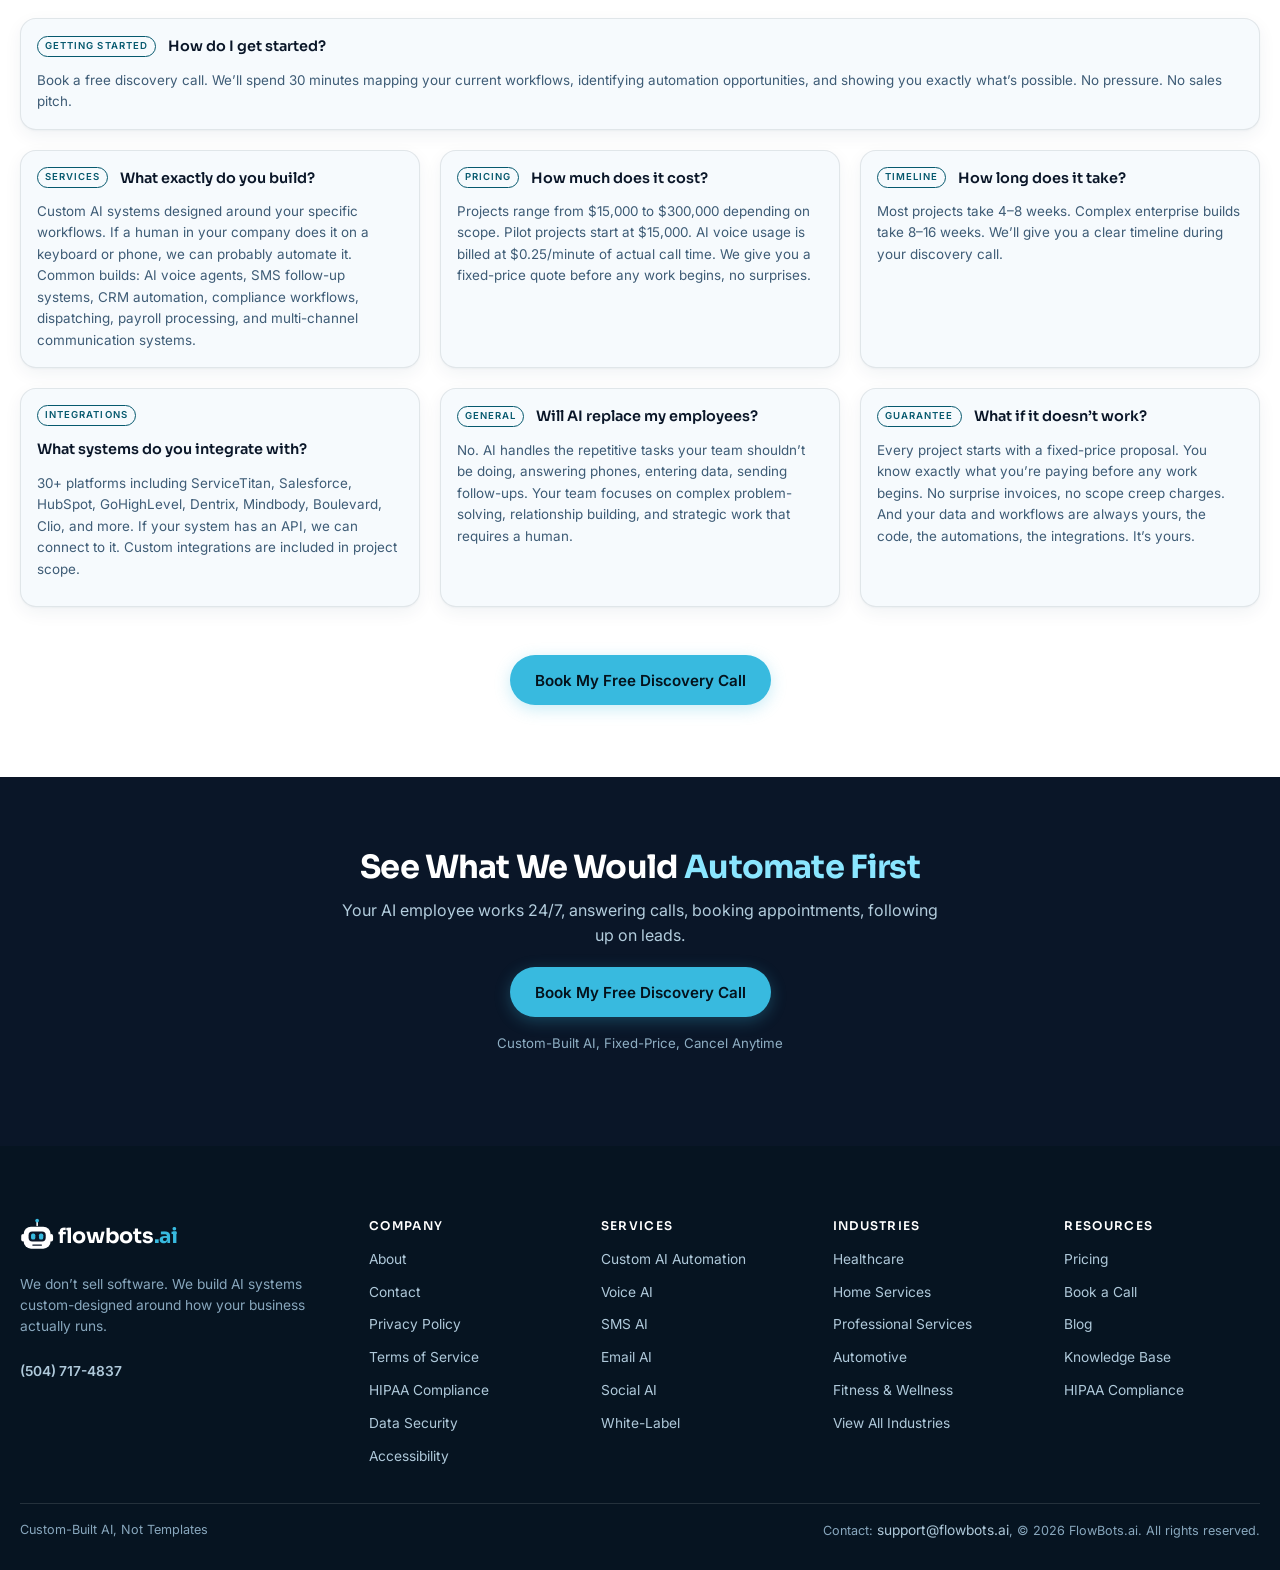
==== commit a0ef2d76: "Scope the three-across FAQ to Halo, so Obsidian keeps its own Obsidian needed the shared stylesheet " ====
--- a/index.html
+++ b/index.html
@@ -8,7 +8,7 @@
 <link rel="preconnect" href="https://fonts.googleapis.com">
 <link rel="preconnect" href="https://fonts.gstatic.com" crossorigin>
 <link href="https://fonts.googleapis.com/css2?family=Sora:wght@500;600;700;800&family=Inter:wght@400;500;600&display=swap" rel="stylesheet">
-<link rel="stylesheet" href="style.css?v=27">
+<link rel="stylesheet" href="style.css?v=28">
 <script>try{if(!/[?&]motion=off/.test(location.search))document.documentElement.classList.add('motion-on');}catch(e){}</script>
 <!-- Scroll reveal, armed before first paint so nothing is ever
      seen and then hidden. Sets the switch only; app.js decides what to tag
@@ -188,6 +188,6 @@
 var d=b.getAttribute('data-rv');if(d==='desktop')return;
 location.href='preview.html?page='+encodeURIComponent(page)+'&device='+d;});})();
 </script>
-<script src="app.js?v=27"></script>
+<script src="app.js?v=28"></script>
 </body>
 </html>
--- a/style.css
+++ b/style.css
@@ -402,26 +402,31 @@
    the grid is one column and equal heights would only add dead space. */
 .faqs details{align-self:stretch}
 
-/* A full-width lead card, then three across in two rows of three equal
-   boxes beneath it. grid-auto-rows:1fr makes every row the
-   tallest card's height, so the six match exactly rather than only within
-   their own row. Narrower columns wrap the answers harder, so the type
-   steps down a little here to keep the boxes from growing tall.
-   Below 1025px the FAQ falls back to two columns and below 600px to one,
-   where forcing equal heights would only add dead space. */
+/* HALO ONLY — a full-width lead card, then three across in two rows of
+   three equal boxes beneath it. Scoped to .skin-light because it is a
+   design decision for this direction, not a shared mechanic: Obsidian
+   keeps its own two-column FAQ. The equal-height rules are NOT scoped —
+   ragged card heights are a defect in either skin.
+
+   Narrower columns wrap the answers harder, so the type steps down here
+   to keep the boxes from growing tall. Below 1025px Halo falls back to
+   two columns like Obsidian, and below 600px both go to one, where equal
+   heights would only add dead space. */
 @media (min-width:1025px){
   /* "How do I get started?" leads, full width, because it is the first
      thing anyone asks. The six equal boxes sit under it in two rows.
      Row 1 takes its own height; forcing the wide card to match the others
      left 93px of empty card, which is the hole this was meant to close.
      Rows 2 and 3 share one height, so the six are identical. */
-  .faqs{grid-template-columns:repeat(3,minmax(0,1fr));grid-template-rows:auto 1fr 1fr}
-  .faqs details:first-child{grid-column:1/-1}
-  .faqs summary{font-size:.9rem;padding:var(--s4) var(--s4) var(--s3)}
-  .faqs .fq-a{font-size:.84rem;line-height:1.6;padding:0 var(--s4) var(--s4)}
-  .faqs .fq-t{font-size:.6rem;padding:2px 7px}
-}
-@media (min-width:601px) and (max-width:1024px){.faqs{grid-auto-rows:1fr}}
+  .skin-light .faqs{grid-template-columns:repeat(3,minmax(0,1fr));grid-template-rows:auto 1fr 1fr}
+  .skin-light .faqs details:first-child{grid-column:1/-1}
+  .skin-light .faqs summary{font-size:.9rem;padding:var(--s4) var(--s4) var(--s3)}
+  .skin-light .faqs .fq-a{font-size:.84rem;line-height:1.6;padding:0 var(--s4) var(--s4)}
+  .skin-light .faqs .fq-t{font-size:.6rem;padding:2px 7px}
+}
+/* Equal card heights in both skins, at every multi-column width. Halo's
+   block above overrides the first three rows with its own template. */
+@media (min-width:601px){.faqs{grid-auto-rows:1fr}}
 
 /* close */
 .close{padding:var(--s10) 0;text-align:center;background:var(--ink);color:#fff}
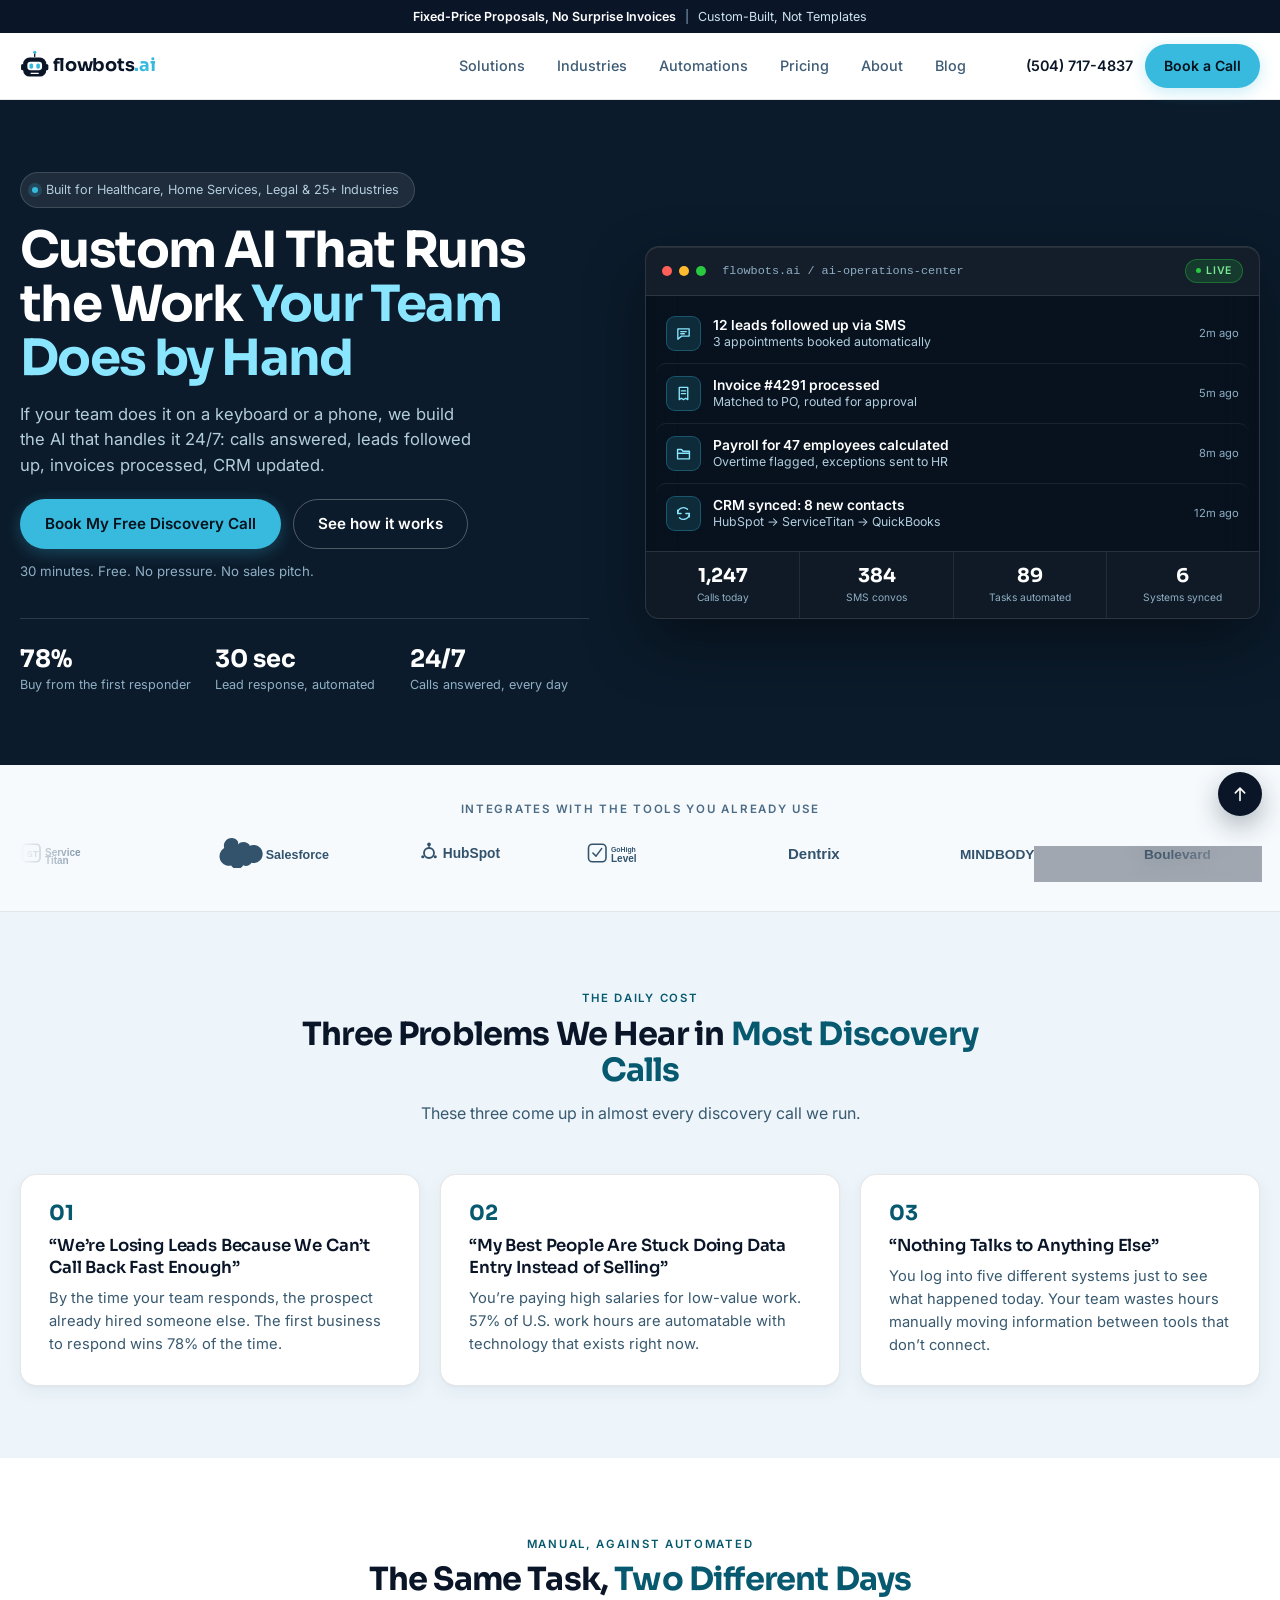
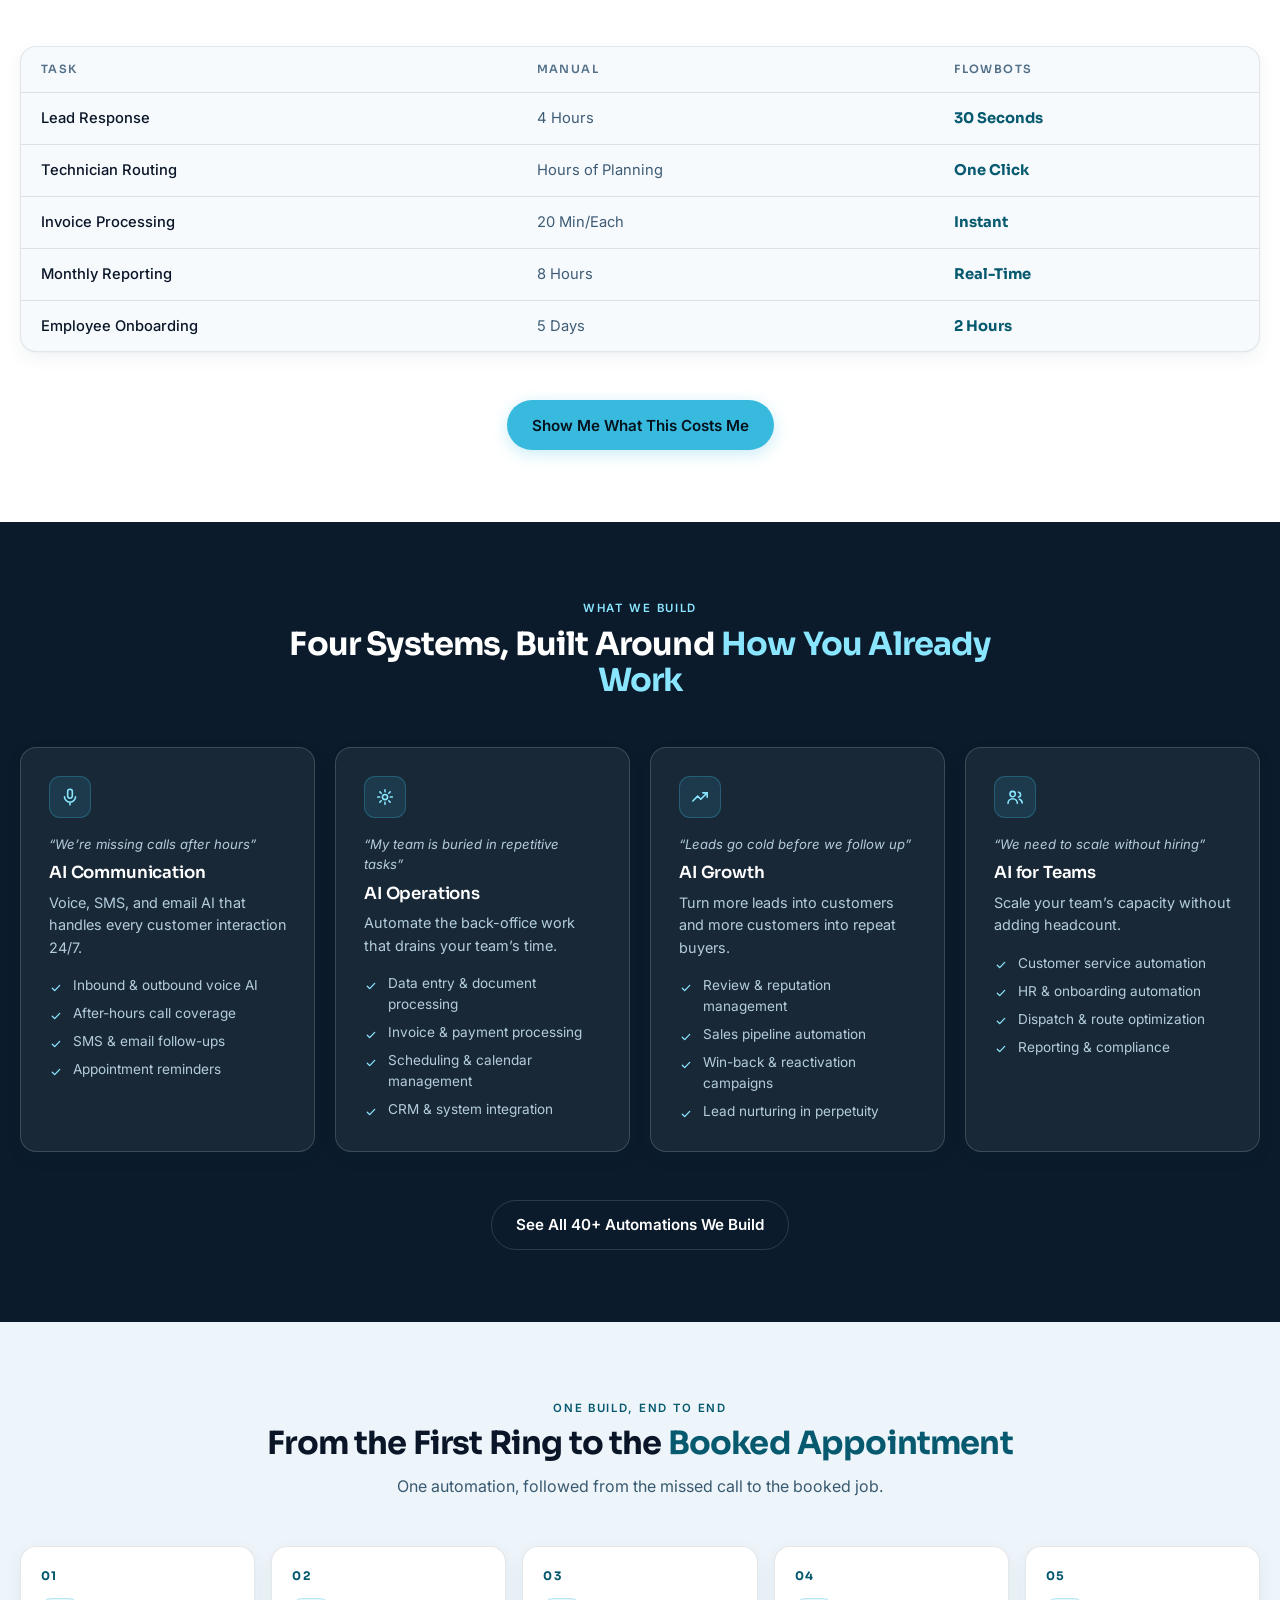
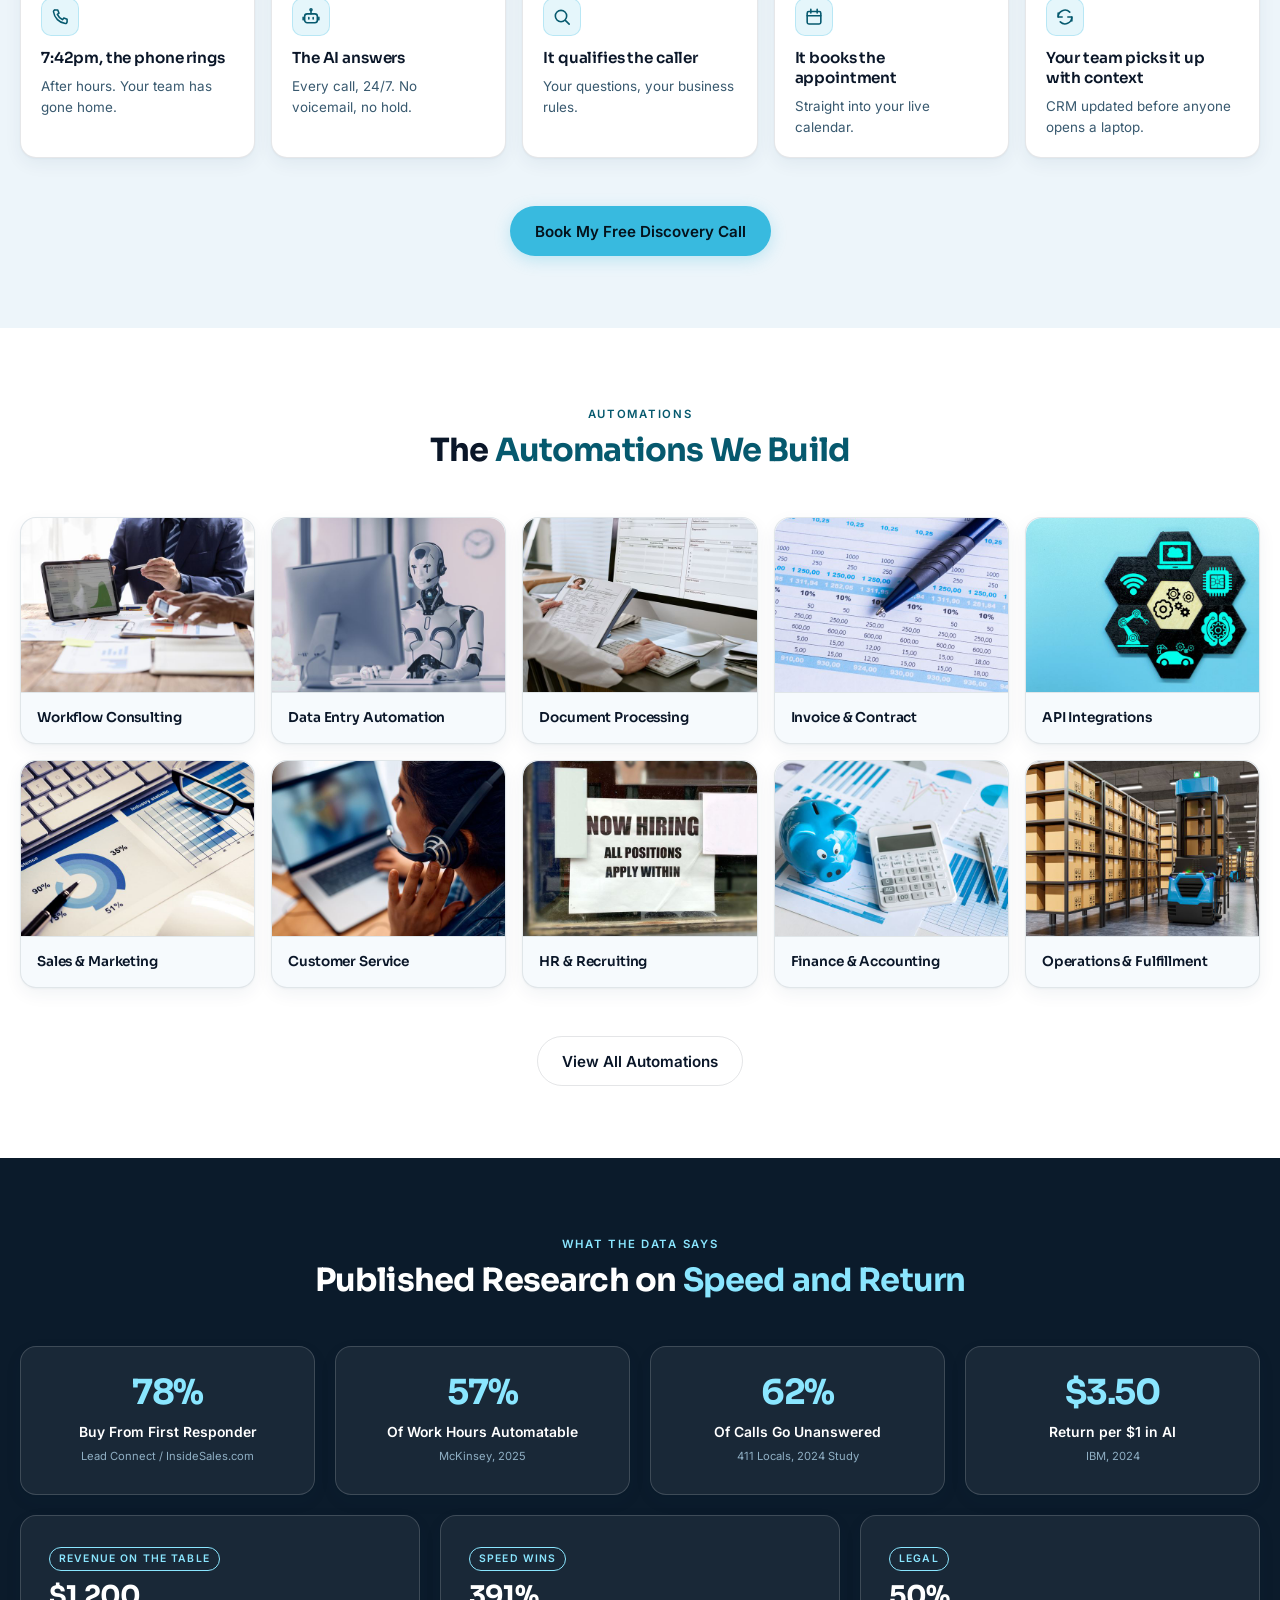
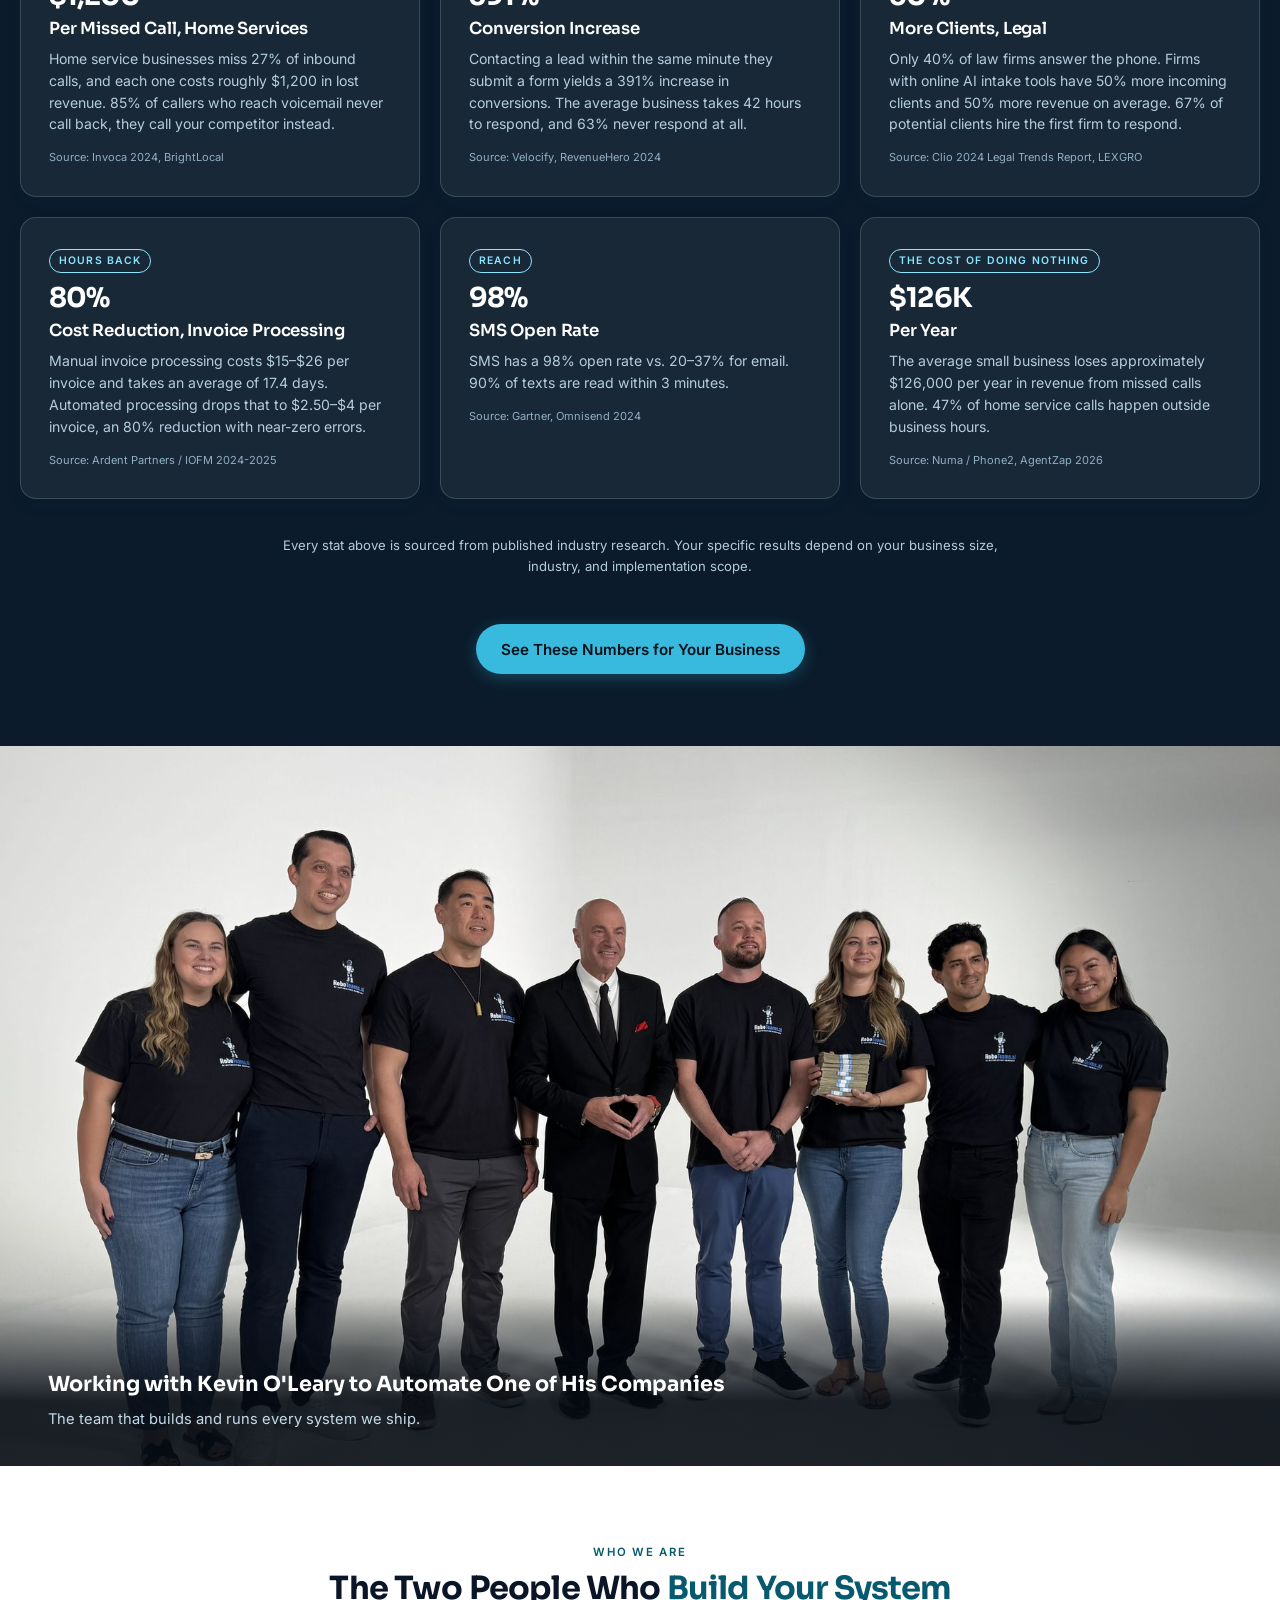
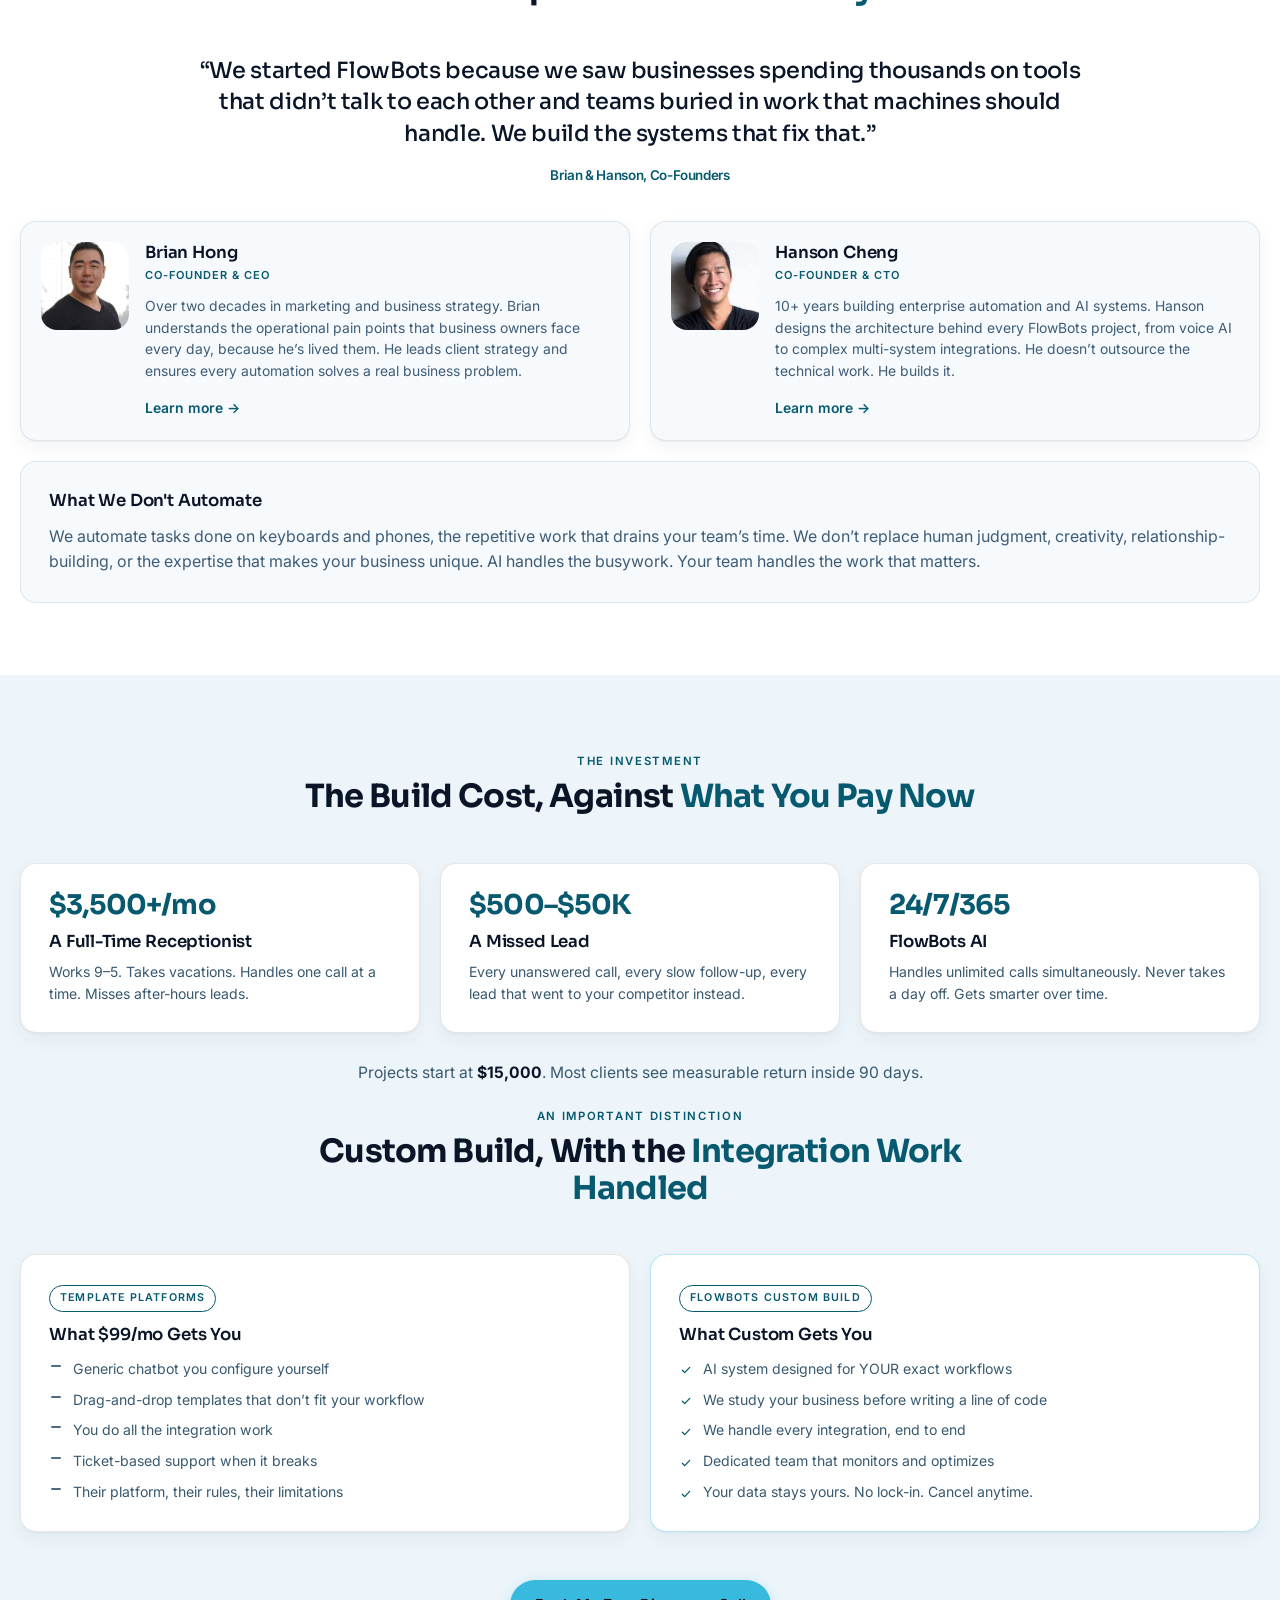
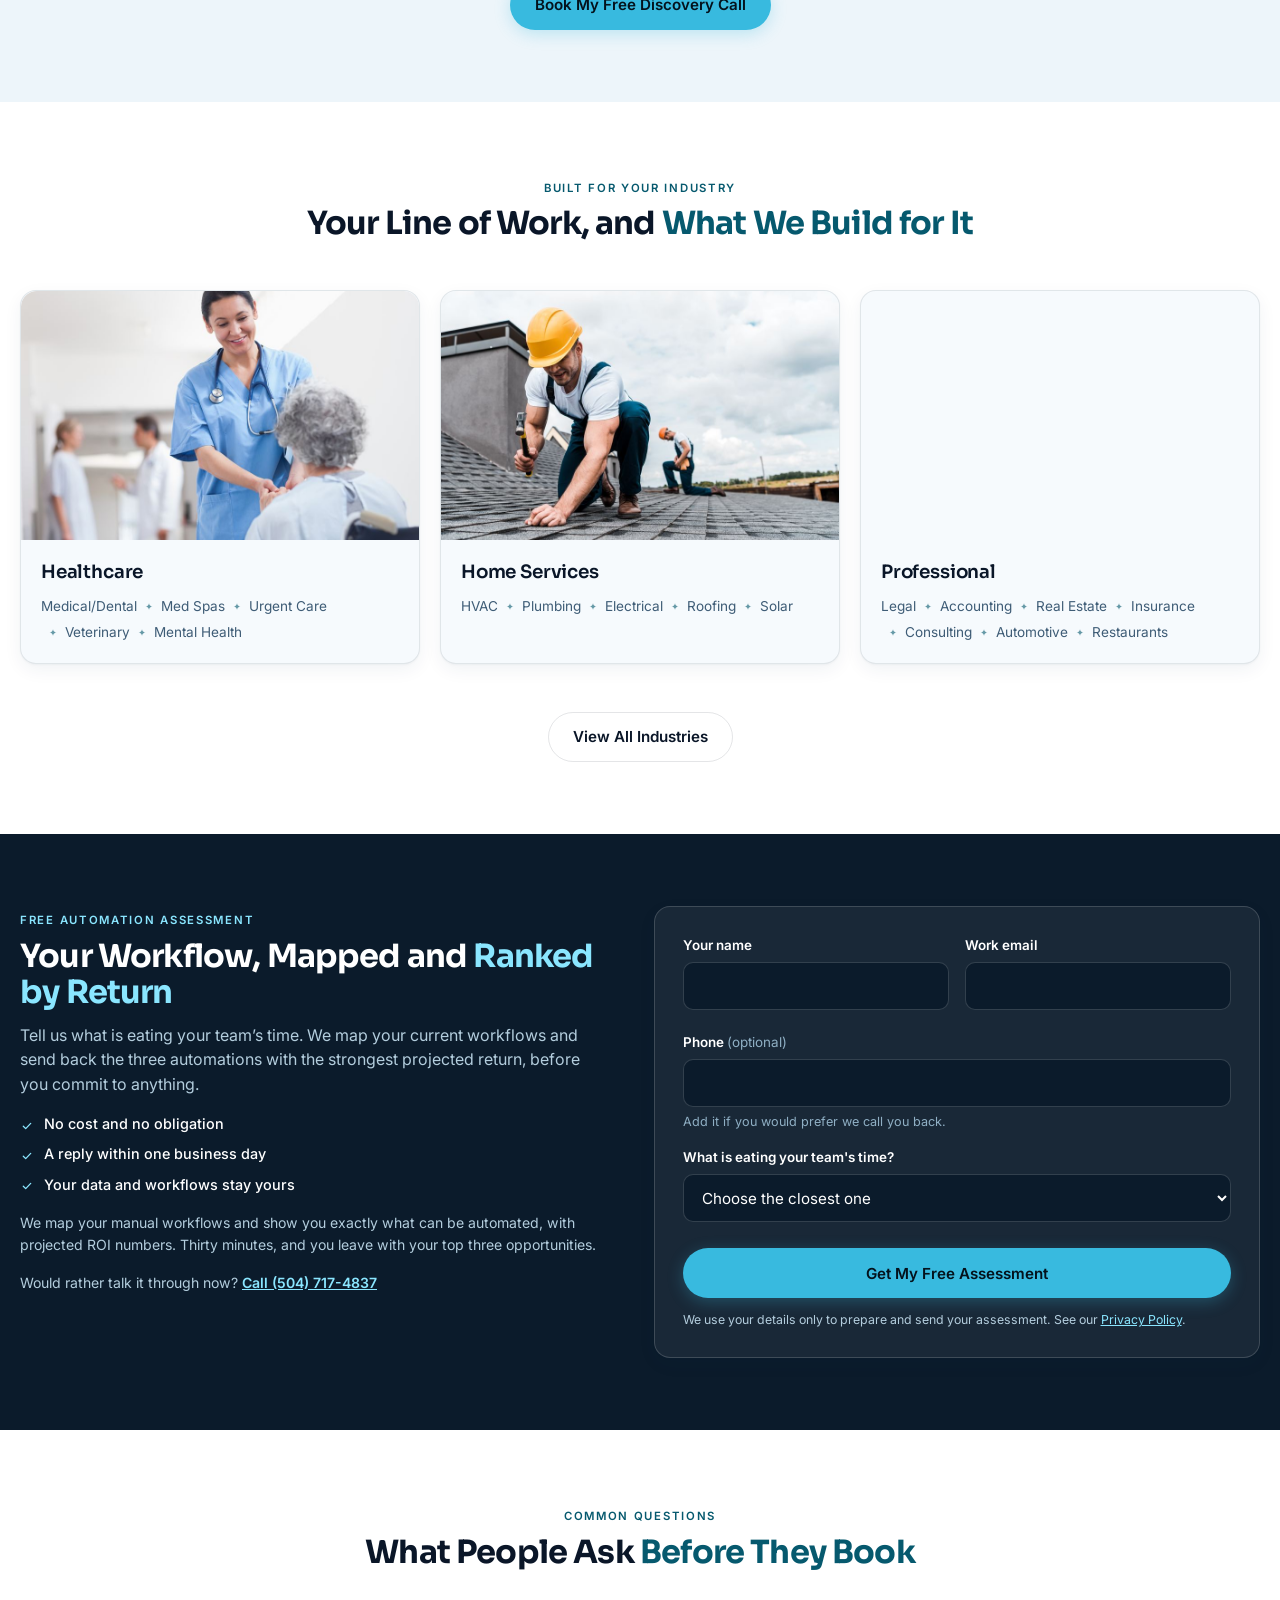
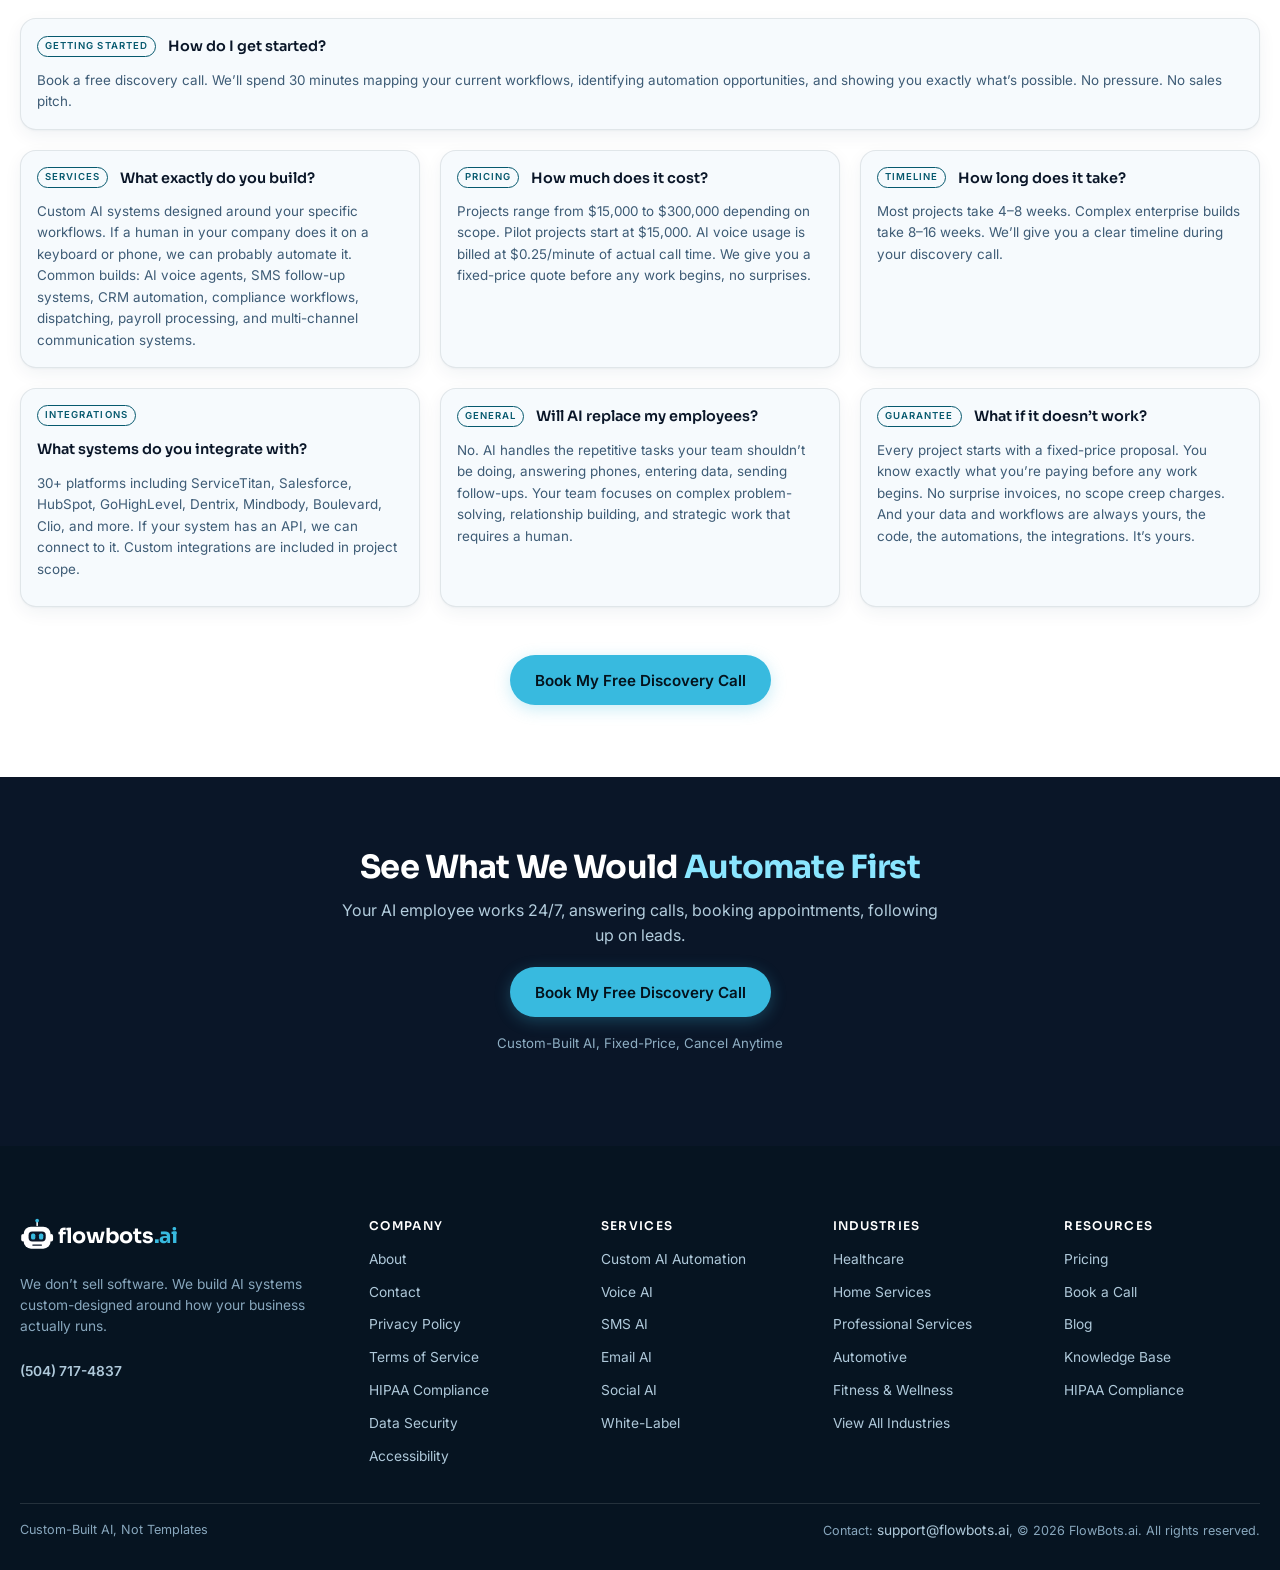
==== commit 606d7d24: "Shared stylesheet resync; motion-on is the single reveal switch Carries the Obsidian chrome work thr" ====
--- a/index.html
+++ b/index.html
@@ -8,14 +8,20 @@
 <link rel="preconnect" href="https://fonts.googleapis.com">
 <link rel="preconnect" href="https://fonts.gstatic.com" crossorigin>
 <link href="https://fonts.googleapis.com/css2?family=Sora:wght@500;600;700;800&family=Inter:wght@400;500;600&display=swap" rel="stylesheet">
-<link rel="stylesheet" href="style.css?v=28">
+<link rel="stylesheet" href="style.css?v=29">
 <script>try{if(!/[?&]motion=off/.test(location.search))document.documentElement.classList.add('motion-on');}catch(e){}</script>
 <!-- Scroll reveal, armed before first paint so nothing is ever
      seen and then hidden. Sets the switch only; app.js decides what to tag
-     and removes this class again if it does not run the reveal. -->
+     and removes this class again if it does not run the reveal.
+
+     `motion-on` is the ONLY switch, matching every other animation on the
+     page. This deliberately does not test prefers-reduced-motion: this
+     project overrides that preference by decision (Justine, 2026-09-04),
+     and a reveal that alone honoured it would leave a reduced-motion
+     visitor watching the marquee and the console move while the page
+     itself never assembled. -->
 <script>try{if(document.documentElement.classList.contains('motion-on')
-  &&'IntersectionObserver' in window
-  &&!matchMedia('(prefers-reduced-motion: reduce)').matches)
+  &&'IntersectionObserver' in window)
   document.documentElement.classList.add('js-rv');}catch(e){}</script>
 </head>
 <body class="skin-light">
@@ -188,6 +194,6 @@
 var d=b.getAttribute('data-rv');if(d==='desktop')return;
 location.href='preview.html?page='+encodeURIComponent(page)+'&device='+d;});})();
 </script>
-<script src="app.js?v=28"></script>
+<script src="app.js?v=29"></script>
 </body>
 </html>
--- a/style.css
+++ b/style.css
@@ -50,15 +50,29 @@
 .skin-light .t3{--tone:#0B1B2B;--fg:#FFFFFF;--fg2:#B3CDDD;--fg3:#8FAFC4;--acc:var(--cy-lite);--ln:rgba(255,255,255,.14);--card:rgba(255,255,255,.06);--cln:rgba(255,255,255,.16)}
 .skin-light .t4{--tone:#E3EFF6;--fg:#0A1628;--fg2:#35566C;--fg3:#496A81;--acc:var(--cy-text);--ln:rgba(10,22,40,.14);--card:#FFFFFF;--cln:rgba(10,22,40,.10)}
 
-/* ---------- SKIN: DARK — deep grounds, square cards, left heads ---------- */
+/* ---------- SKIN: DARK — the Obsidian direction, rebuilt as chrome ----------
+   Reference: the Hexacore shot. A near-black ground under a cyan
+   atmosphere, brushed-steel surfaces, silver-gradient headline accents,
+   and everything on a pill. It carries its own display face: a shared
+   headline font was doing more than anything else to make the three
+   directions read as one. */
 .skin-dark{
-  --page:#070D16; --nav-bg:rgba(7,13,22,.92); --nav-ln:rgba(255,255,255,.10);
-  --card-r:6px; --head-align:left; --head-mx:0;
-}
-.skin-dark .t1{--tone:#070D16;--fg:#FFFFFF;--fg2:#AFC9DA;--fg3:#88A7BD;--acc:var(--cy-lite);--ln:rgba(255,255,255,.10);--card:rgba(255,255,255,.045);--cln:rgba(255,255,255,.14)}
-.skin-dark .t2{--tone:#0D1B2A;--fg:#FFFFFF;--fg2:#B4D2E3;--fg3:#8DAEC4;--acc:var(--cy-lite);--ln:rgba(255,255,255,.12);--card:rgba(255,255,255,.055);--cln:rgba(255,255,255,.16)}
-.skin-dark .t3{--tone:#0A1420;--fg:#FFFFFF;--fg2:#AFC9DA;--fg3:#88A7BD;--acc:var(--cy-lite);--ln:rgba(255,255,255,.10);--card:rgba(255,255,255,.05);--cln:rgba(255,255,255,.15)}
-.skin-dark .t4{--tone:#10243A;--fg:#FFFFFF;--fg2:#BBD8E8;--fg3:#94B5CA;--acc:var(--cy-lite);--ln:rgba(255,255,255,.13);--card:rgba(255,255,255,.06);--cln:rgba(255,255,255,.17)}
+  --page:#05070C;
+  --nav-bg:rgba(5,7,12,.72); --nav-ln:rgba(255,255,255,.07);
+  --card-r:14px; --head-align:center; --head-mx:auto;
+  --font-d:"Space Grotesk",system-ui,sans-serif;
+}
+
+/* Two dark tones, strictly alternating, driven by POSITION rather than by
+   the tone class. The tone classes are assigned per section in the builder
+   and were never in alternating order, which is why the bands never read as
+   alternating. Keyed off nth-of-type, the rhythm holds however the sections
+   are arranged. */
+.skin-dark .sec,.skin-dark .close{--fg:#FFFFFF;--fg2:#BAC8D3;--fg3:#94A6B4;
+  --acc:var(--cy-lite);--ln:rgba(255,255,255,.085);
+  --card:rgba(255,255,255,.035);--cln:rgba(255,255,255,.11)}
+.skin-dark main .sec:nth-of-type(even){--tone:#05070C}
+.skin-dark main .sec:nth-of-type(odd){--tone:#0B1724}
 
 *,*::before,*::after{box-sizing:border-box}
 html{-webkit-text-size-adjust:100%}
@@ -152,7 +166,31 @@
    ============================================================ */
 .hero{position:relative;overflow:hidden;isolation:isolate;padding:var(--s10) 0;
   background:var(--hero-bg,#0B1B2B);color:#fff}
-.skin-dark .hero{background:#070D16}
+.skin-dark .hero{background:#05070C}
+/* the hero melts into the band below it instead of stopping at an edge */
+.skin-dark .hero::after{content:"";position:absolute;left:0;right:0;bottom:0;height:200px;
+  background:linear-gradient(180deg,rgba(11,23,36,0),#0B1724);pointer-events:none;z-index:0}
+
+/* --- ATMOSPHERE: three soft washes, no hard shape. The reference is
+   weather, not objects, which is the clearest break from the rotating
+   glass this direction used to carry. Keyframes move only; opacity is
+   never animated, so a stalled clock cannot hide anything. --- */
+.aura{position:absolute;border-radius:50%;pointer-events:none;filter:blur(90px)}
+.a1{width:min(1100px,120%);height:600px;left:50%;top:-180px;transform:translateX(-50%);
+  background:radial-gradient(closest-side,rgba(56,186,223,.30),rgba(56,186,223,0) 70%)}
+.a2{width:min(780px,90%);height:520px;right:-160px;top:80px;
+  background:radial-gradient(closest-side,rgba(1,51,76,.90),rgba(1,51,76,0) 72%)}
+.a3{width:min(900px,110%);height:420px;left:-200px;bottom:-140px;
+  background:radial-gradient(closest-side,rgba(56,186,223,.15),rgba(56,186,223,0) 72%)}
+.motion-on .a1{animation:drift1 19s ease-in-out infinite alternate}
+.motion-on .a3{animation:drift2 26s ease-in-out infinite alternate}
+@keyframes drift1{from{transform:translateX(-50%) translateY(0)}
+  to{transform:translateX(-50%) translateY(40px)}}
+@keyframes drift2{from{transform:translate(0,0)}to{transform:translate(64px,-34px)}}
+/* a fine grain over the wash, so a wide screen does not band the gradient */
+.grain{position:absolute;inset:0;pointer-events:none;opacity:.55;
+  background-image:radial-gradient(rgba(255,255,255,.05) 1px,rgba(255,255,255,0) 1px);
+  background-size:3px 3px}
 .hfx{position:absolute;inset:0;z-index:0}
 .gl{position:absolute;border-radius:58% 42% 51% 49% / 47% 55% 45% 53%;
   background:conic-gradient(from 0deg,#38BADF,#7FE3FF,#1E9FC6,#0A7A96,#4FD1E8,#38BADF);
@@ -226,7 +264,7 @@
 /* ---------- logo strip ---------- */
 .logos{padding:var(--s7) 0;background:var(--tone,#fff);border-bottom:1px solid rgba(10,22,40,.09)}
 .skin-light .logos{background:#F6FAFD}
-.skin-dark .logos{background:#0A1420;border-bottom-color:rgba(255,255,255,.09)}
+.skin-dark .logos{background:#0B1724;border-bottom-color:rgba(255,255,255,.07)}
 .lg-t{text-align:center;font-size:.72rem;font-weight:600;letter-spacing:.15em;text-transform:uppercase;
   color:#4C6B85;margin:0 0 var(--s5)}
 .skin-dark .lg-t{color:#88A7BD}
@@ -430,7 +468,7 @@
 
 /* close */
 .close{padding:var(--s10) 0;text-align:center;background:var(--ink);color:#fff}
-.skin-dark .close{background:#0D1B2A}
+.skin-dark .close{background:#05070C}
 .close h2{color:#fff;margin-bottom:var(--s3)}
 .close .grad{color:var(--cy-lite)}
 .close p{color:#B3CDDD;max-width:600px;margin:0 auto var(--s5)}
@@ -530,18 +568,67 @@
 .skin-light .ol img{border-radius:0}
 .skin-light .eyebrow{letter-spacing:.15em}
 
-/* DARK: flat, square, ruled. A cyan rule marks the top of every card
-   instead of a shadow, and headings sit hard left. */
-.skin-dark .pb,.skin-dark .pc,.skin-dark .bc,.skin-dark .cc,.skin-dark .cmp,
-.skin-dark .stat,.skin-dark .tc{position:relative;overflow:hidden}
-.skin-dark .pb::before,.skin-dark .pc::before,.skin-dark .bc::before,
-.skin-dark .cc::before,.skin-dark .cmp::before,.skin-dark .stat::before,
-.skin-dark .tc::before{content:"";position:absolute;left:0;right:0;top:0;height:2px;
-  background:linear-gradient(90deg,var(--cy),transparent 70%)}
-.skin-dark .ac img,.skin-dark .ic img{filter:saturate(.85) contrast(1.05)}
-.skin-dark .eyebrow{letter-spacing:.2em;font-size:.68rem}
-.skin-dark h2{letter-spacing:-.03em}
-.skin-dark .head{max-width:820px}
+/* ============================================================
+   DARK — THE CHROME LANGUAGE
+
+   Brushed metal on near-black: a light rim and a top highlight on
+   every surface, silver-gradient accents in the headlines, and a
+   floating pill capsule for the navigation. Replaces the flat,
+   square, cyan-ruled treatment this direction used to carry.
+   ============================================================ */
+
+/* --- navigation: a floating capsule, per the reference --- */
+.skin-dark .nav-links{margin:0 auto;gap:2px;padding:4px;
+  background:rgba(255,255,255,.05);border:1px solid rgba(255,255,255,.09);
+  border-radius:var(--r-pill);box-shadow:inset 0 1px 0 rgba(255,255,255,.09)}
+.skin-dark .nav-links a{border-radius:var(--r-pill);padding:0 15px;font-size:.87rem;color:#C2D2DE}
+.skin-dark .nav-links a:hover{background:rgba(255,255,255,.10);color:#fff}
+.skin-dark .nav-cta{margin-left:0}
+
+/* --- buttons: pills, one chrome and one smoked --- */
+.skin-dark .btn{border-radius:var(--r-pill)}
+.skin-dark .btn-p{background:linear-gradient(180deg,#FFFFFF 0%,#DCE7EE 100%);color:#05121A;
+  border-color:rgba(255,255,255,.55);
+  box-shadow:0 8px 26px rgba(56,186,223,.20),inset 0 1px 0 rgba(255,255,255,.95)}
+.skin-dark .btn-p:hover{filter:brightness(1.04)}
+.skin-dark .btn-s,.skin-dark .btn-g{background:rgba(255,255,255,.045);color:#EAF2F7;
+  border-color:rgba(255,255,255,.16);box-shadow:inset 0 1px 0 rgba(255,255,255,.07)}
+.skin-dark .btn-s:hover,.skin-dark .btn-g:hover{background:rgba(255,255,255,.10)}
+
+/* --- headline accents run to brushed silver ---
+   The gradient is clipped to the text ONLY where the browser supports it,
+   and the colour underneath is solid and fully readable. Nothing here can
+   leave a headline transparent. The darkest stop measures 7.9:1 on the
+   near-black ground, so every part of the sweep clears AA. */
+.skin-dark .grad{color:#B9C8D4}
+@supports ((-webkit-background-clip:text) or (background-clip:text)){
+  .skin-dark .grad{background:linear-gradient(96deg,#FFFFFF 0%,#D5E2EA 40%,#93A6B4 100%);
+    -webkit-background-clip:text;background-clip:text;
+    -webkit-text-fill-color:transparent;color:transparent}
+}
+
+/* --- surfaces: brushed metal, lit from the top edge --- */
+.skin-dark .pb,.skin-dark .pc,.skin-dark .bc,.skin-dark .tc,.skin-dark .ac,
+.skin-dark .ic,.skin-dark .fc,.skin-dark .cc,.skin-dark .cmp,.skin-dark .stat,
+.skin-dark .tw,.skin-dark details,.skin-dark .lead-f,.skin-dark .lead-ok,
+.skin-dark .console{
+  background:linear-gradient(180deg,rgba(255,255,255,.075),rgba(255,255,255,.018));
+  border-color:rgba(255,255,255,.10);
+  box-shadow:inset 0 1px 0 rgba(255,255,255,.10),0 18px 44px rgba(0,0,0,.38)}
+.skin-dark .ac img,.skin-dark .ic img{filter:saturate(.82) contrast(1.06)}
+
+/* --- section heads: centred, with a hairline of chrome beneath --- */
+.skin-dark .eyebrow{letter-spacing:.22em;font-size:.67rem}
+.skin-dark h2{letter-spacing:-.022em}
+.skin-dark .head{max-width:840px}
+.skin-dark .head .sub{margin-inline:auto}
+.skin-dark .head::after{content:"";display:block;width:64px;height:1px;margin:var(--s5) auto 0;
+  background:linear-gradient(90deg,rgba(255,255,255,0),rgba(255,255,255,.5),rgba(255,255,255,0))}
+
+/* --- the trust band and the footer sit at the darkest end --- */
+.skin-dark .lg-t{color:#8FA3B2;letter-spacing:.2em}
+.skin-dark .int-logo{color:#93A9B8}
+.skin-dark .foot{background:#03060A;border-top:1px solid rgba(255,255,255,.06)}
 
 /* ============================================================
    HALO — SCROLL REVEAL
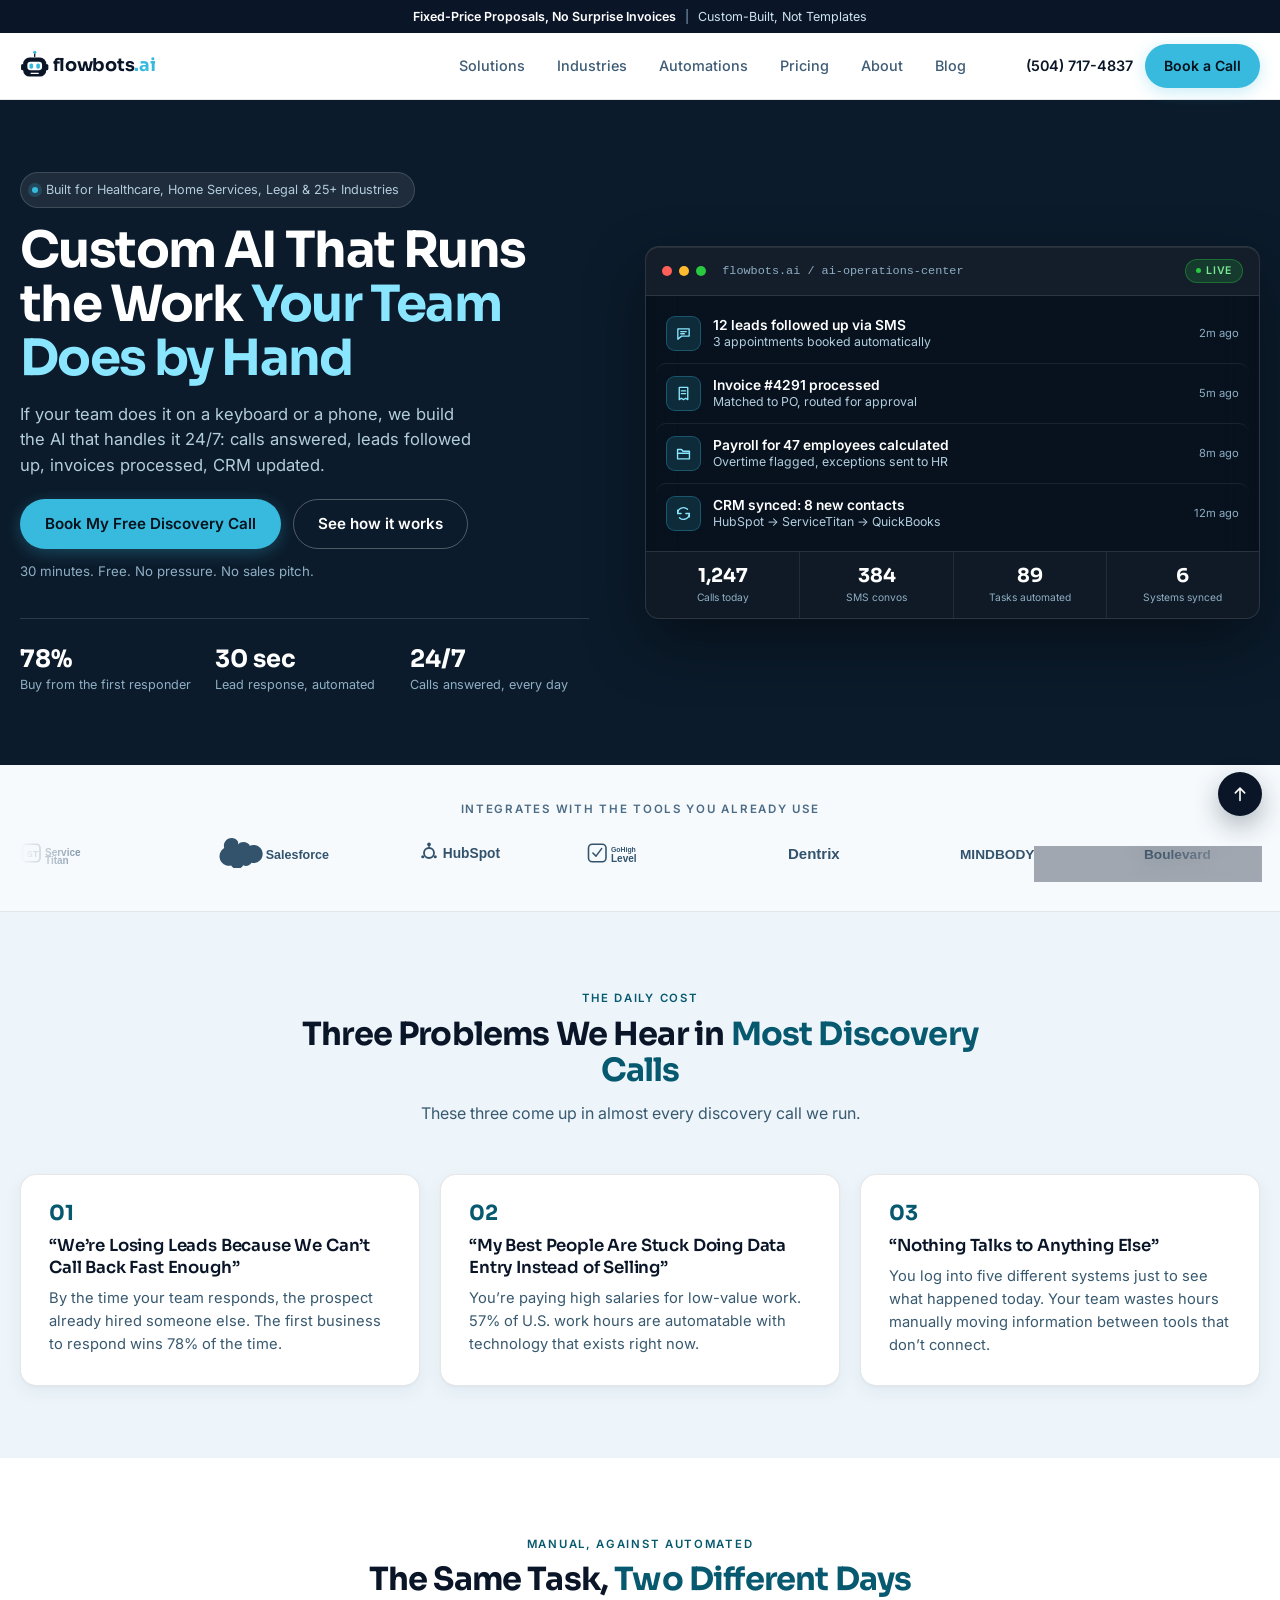
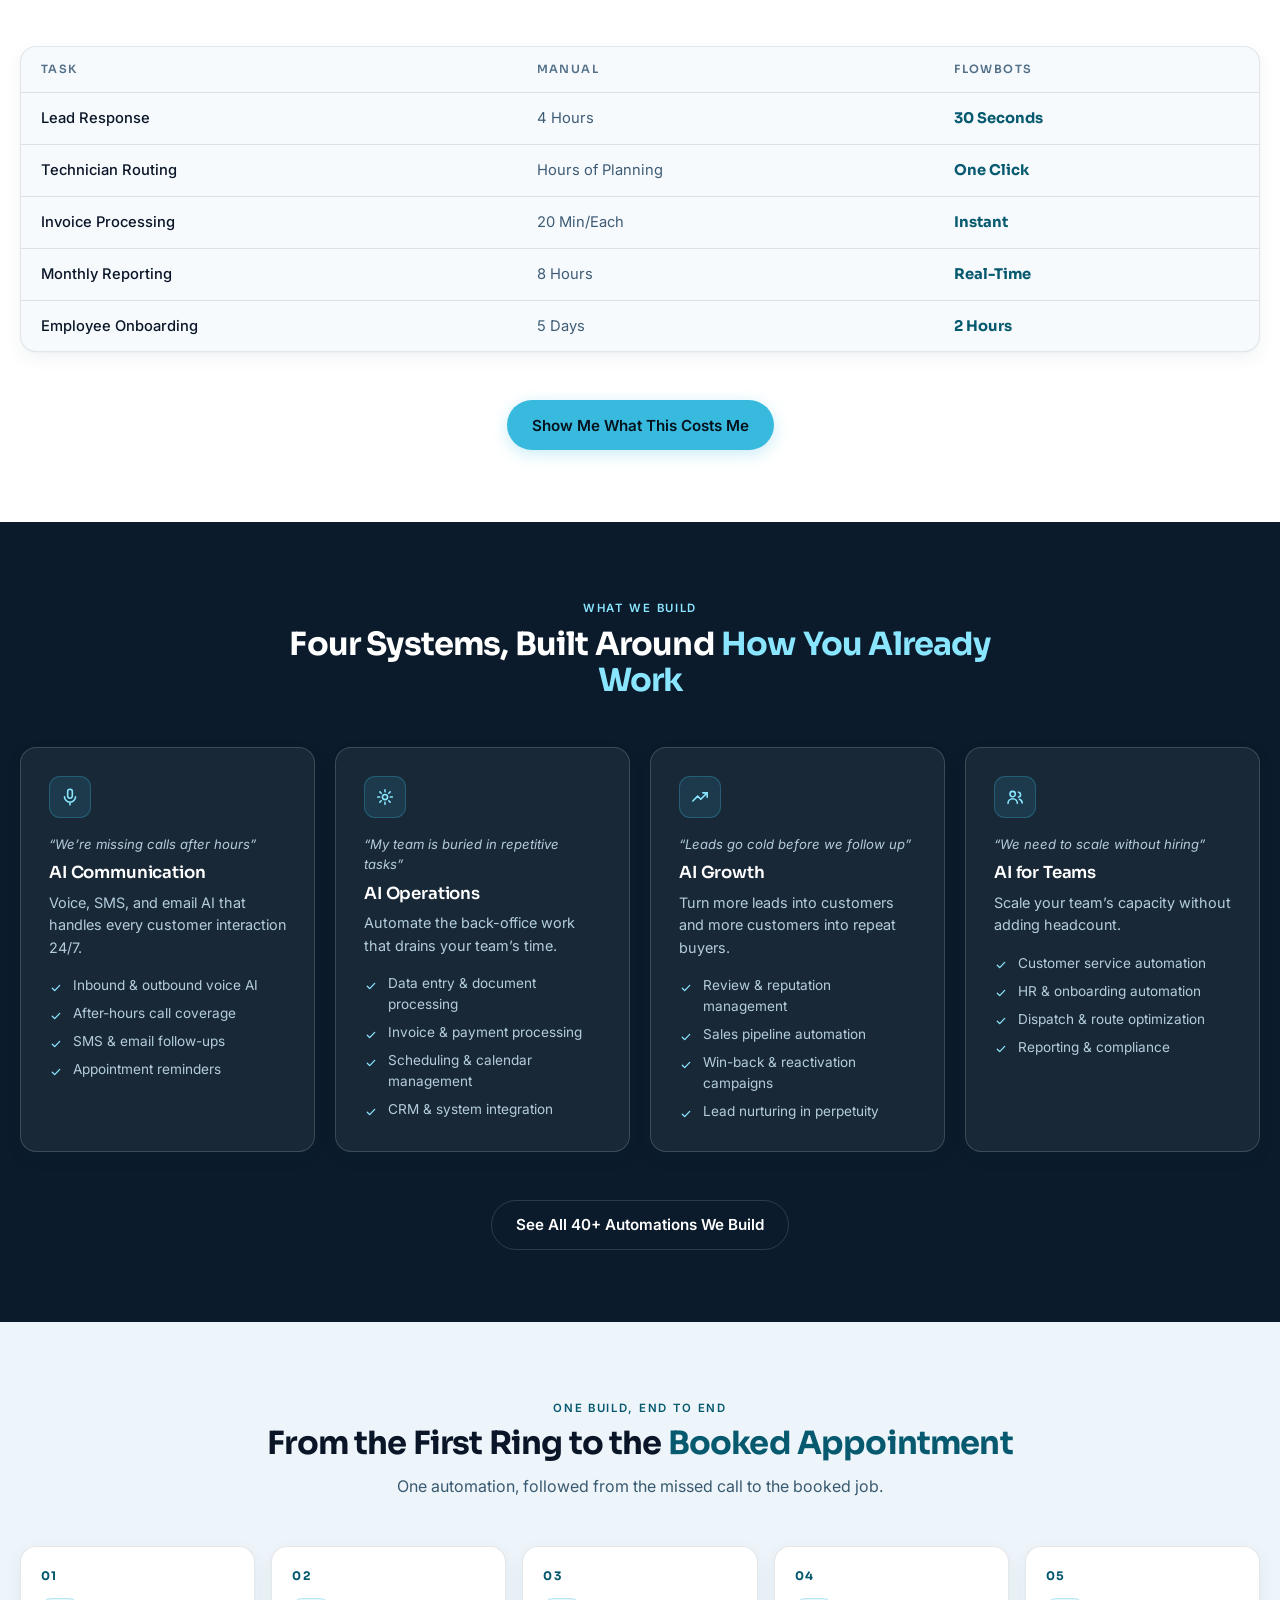
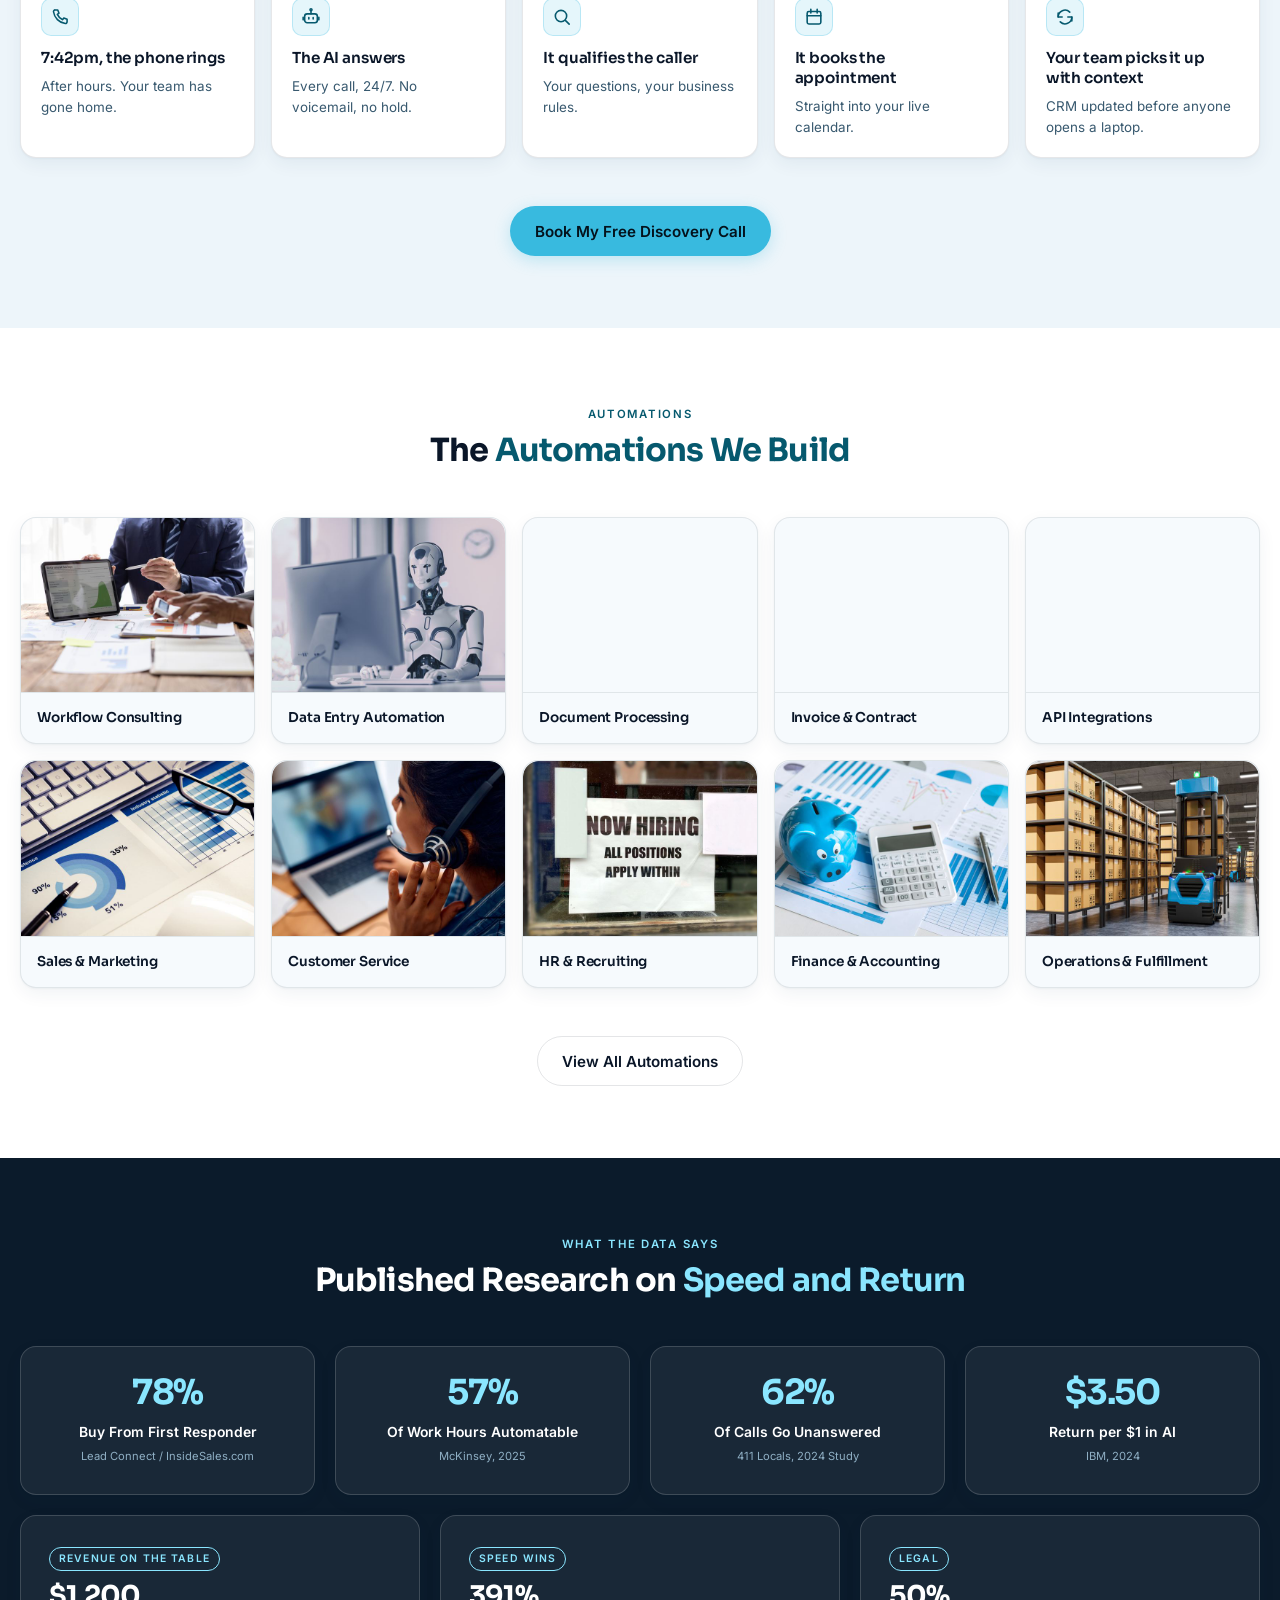
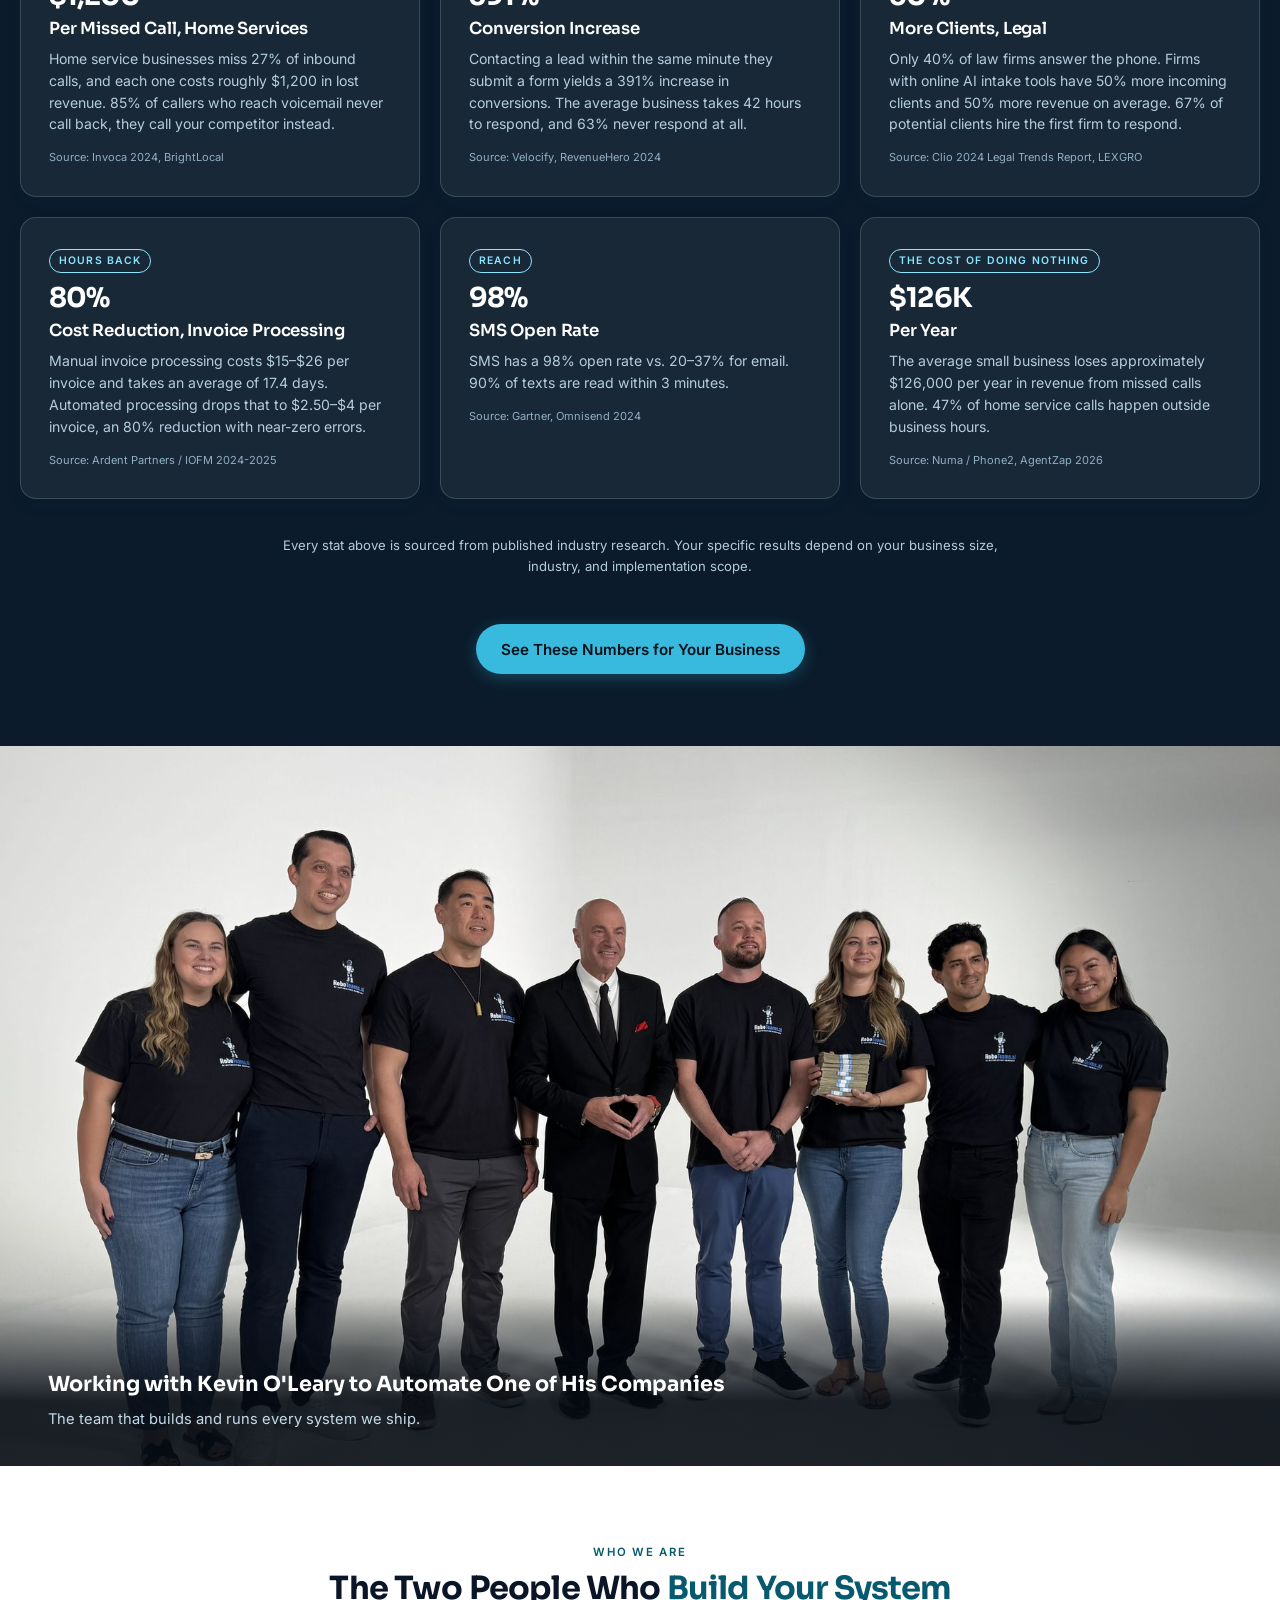
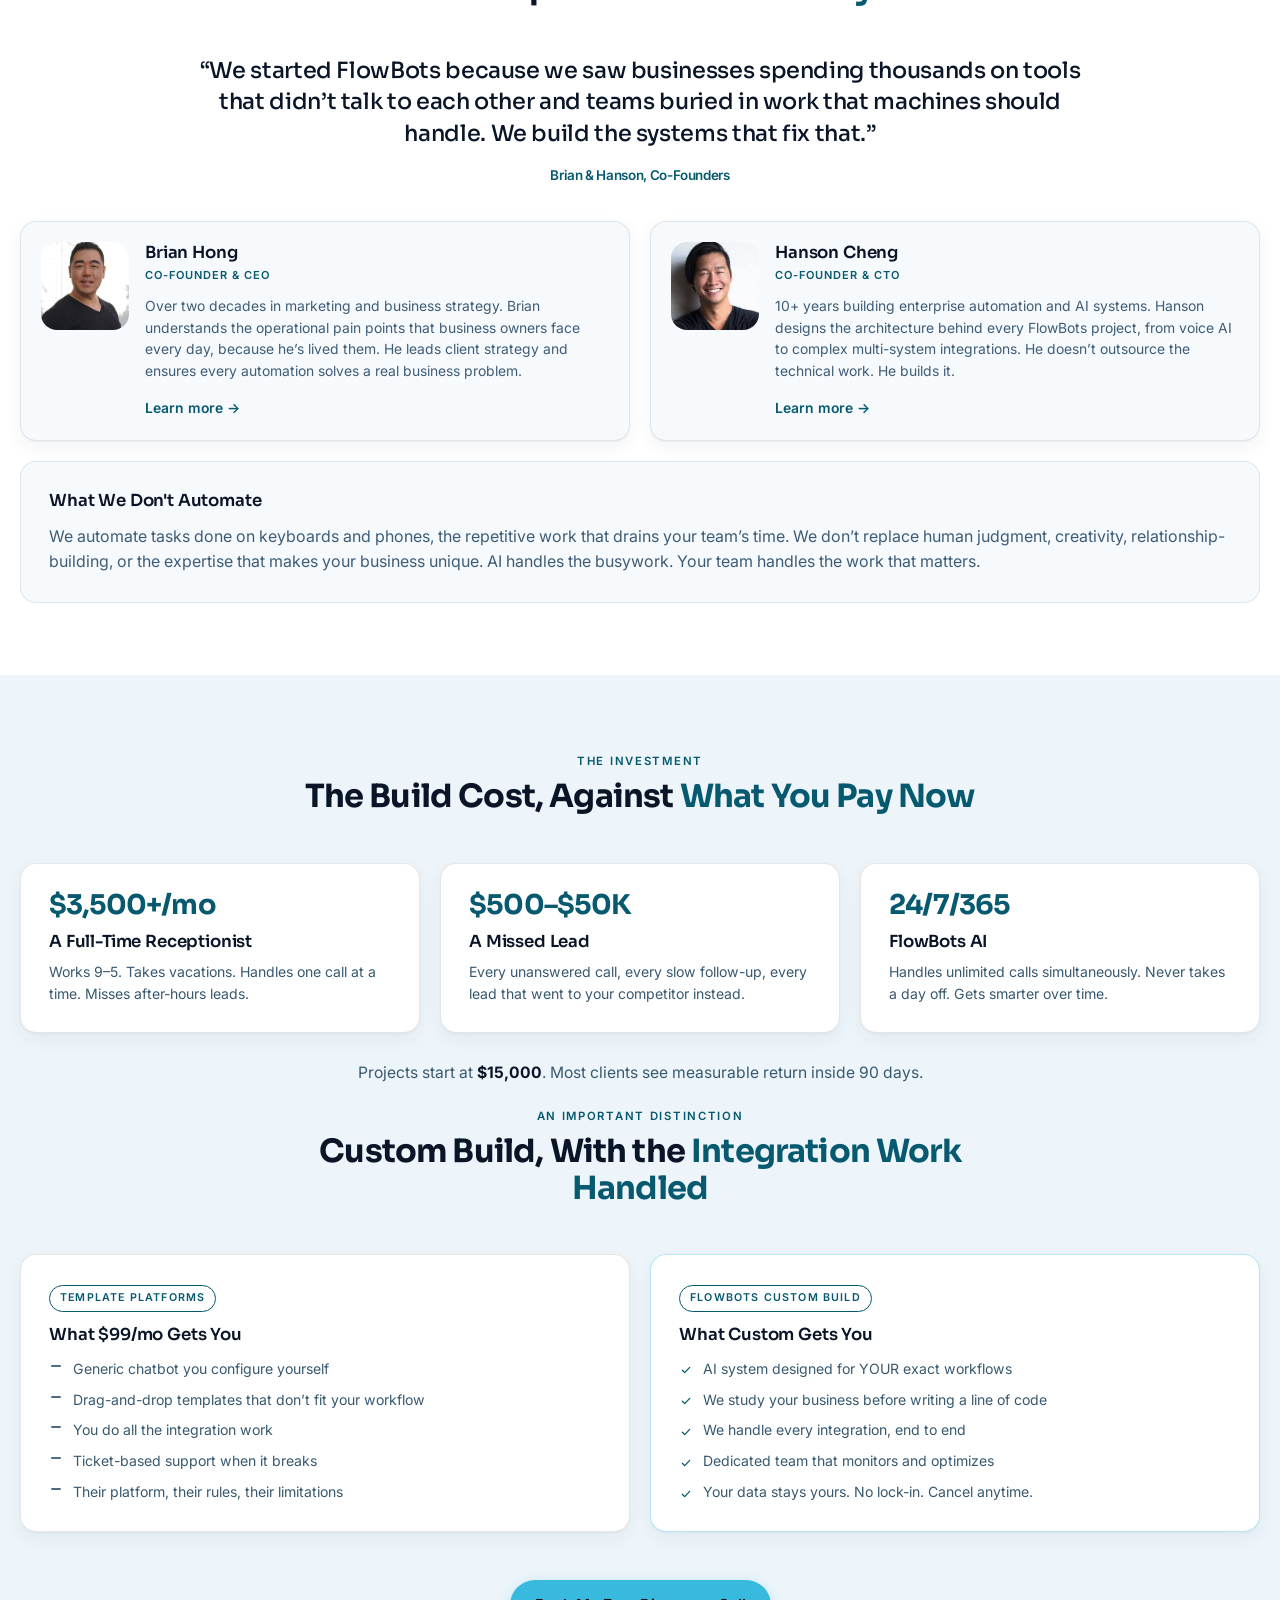
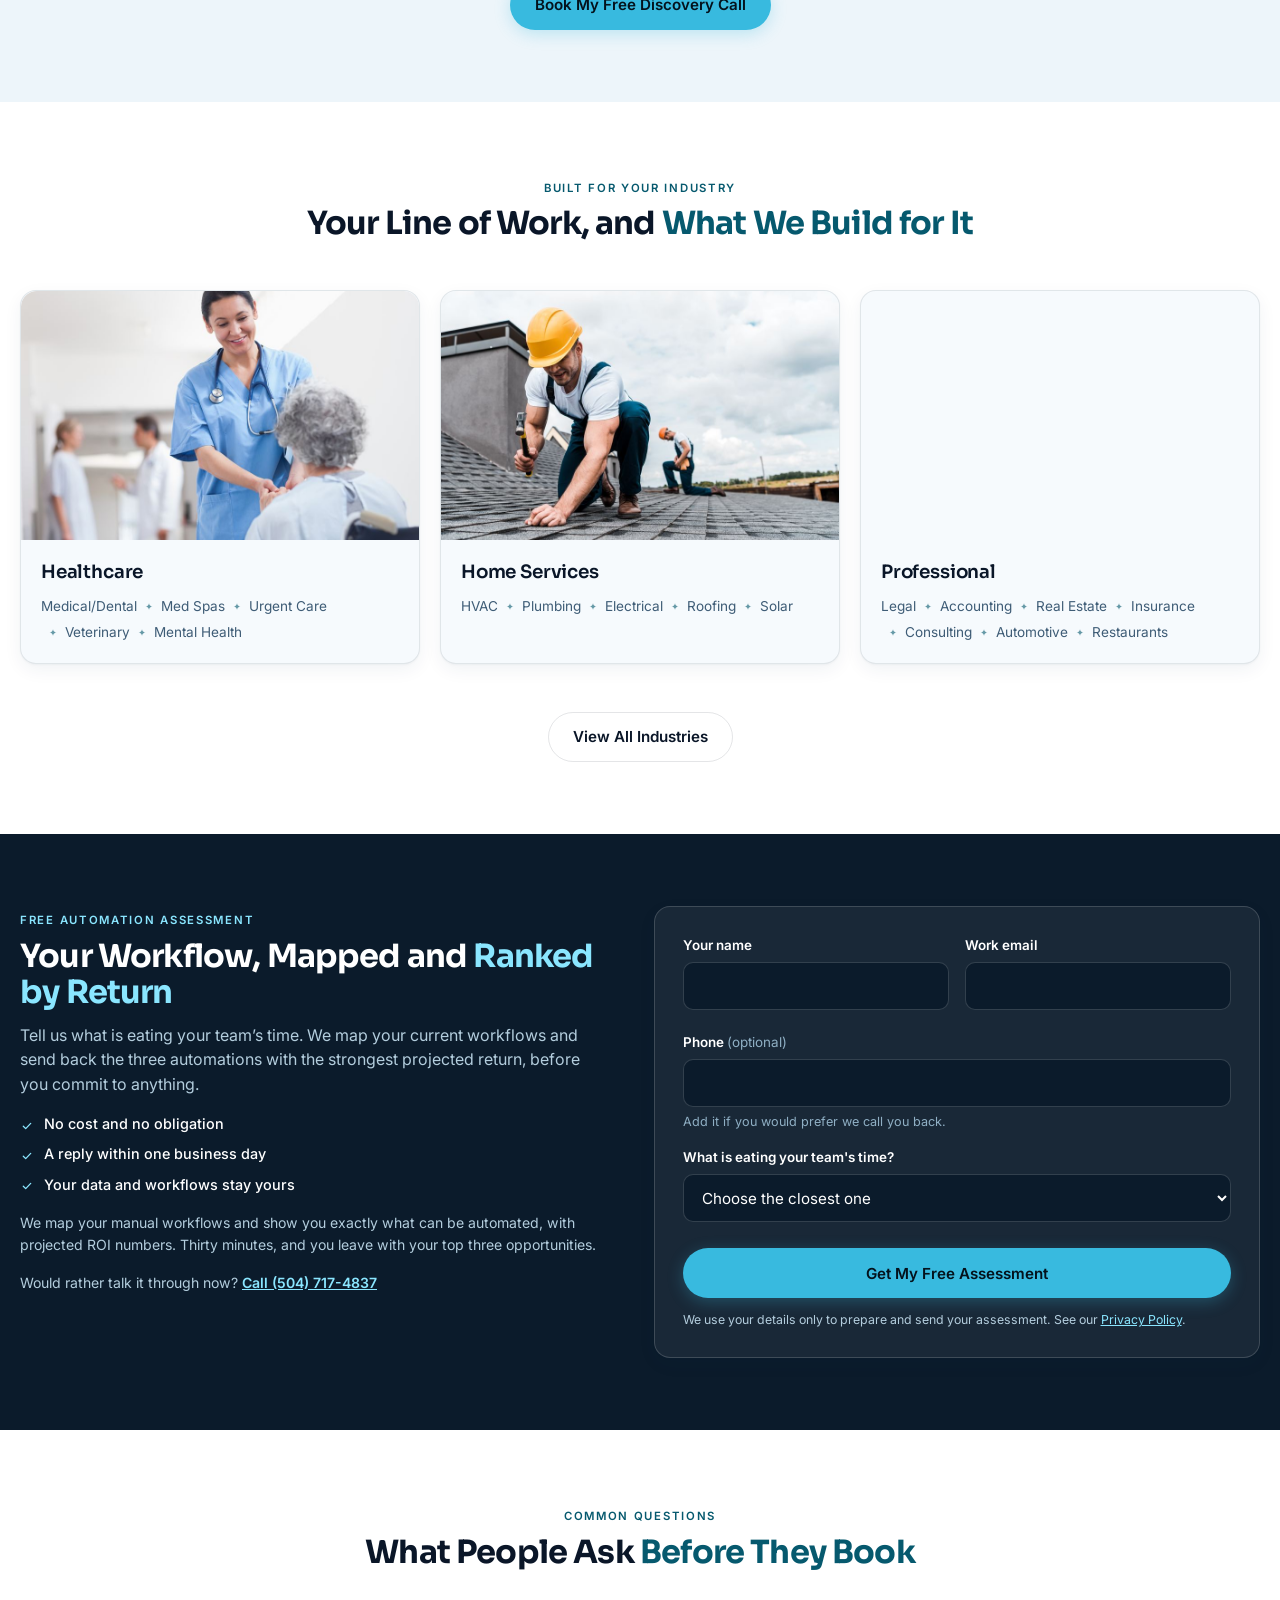
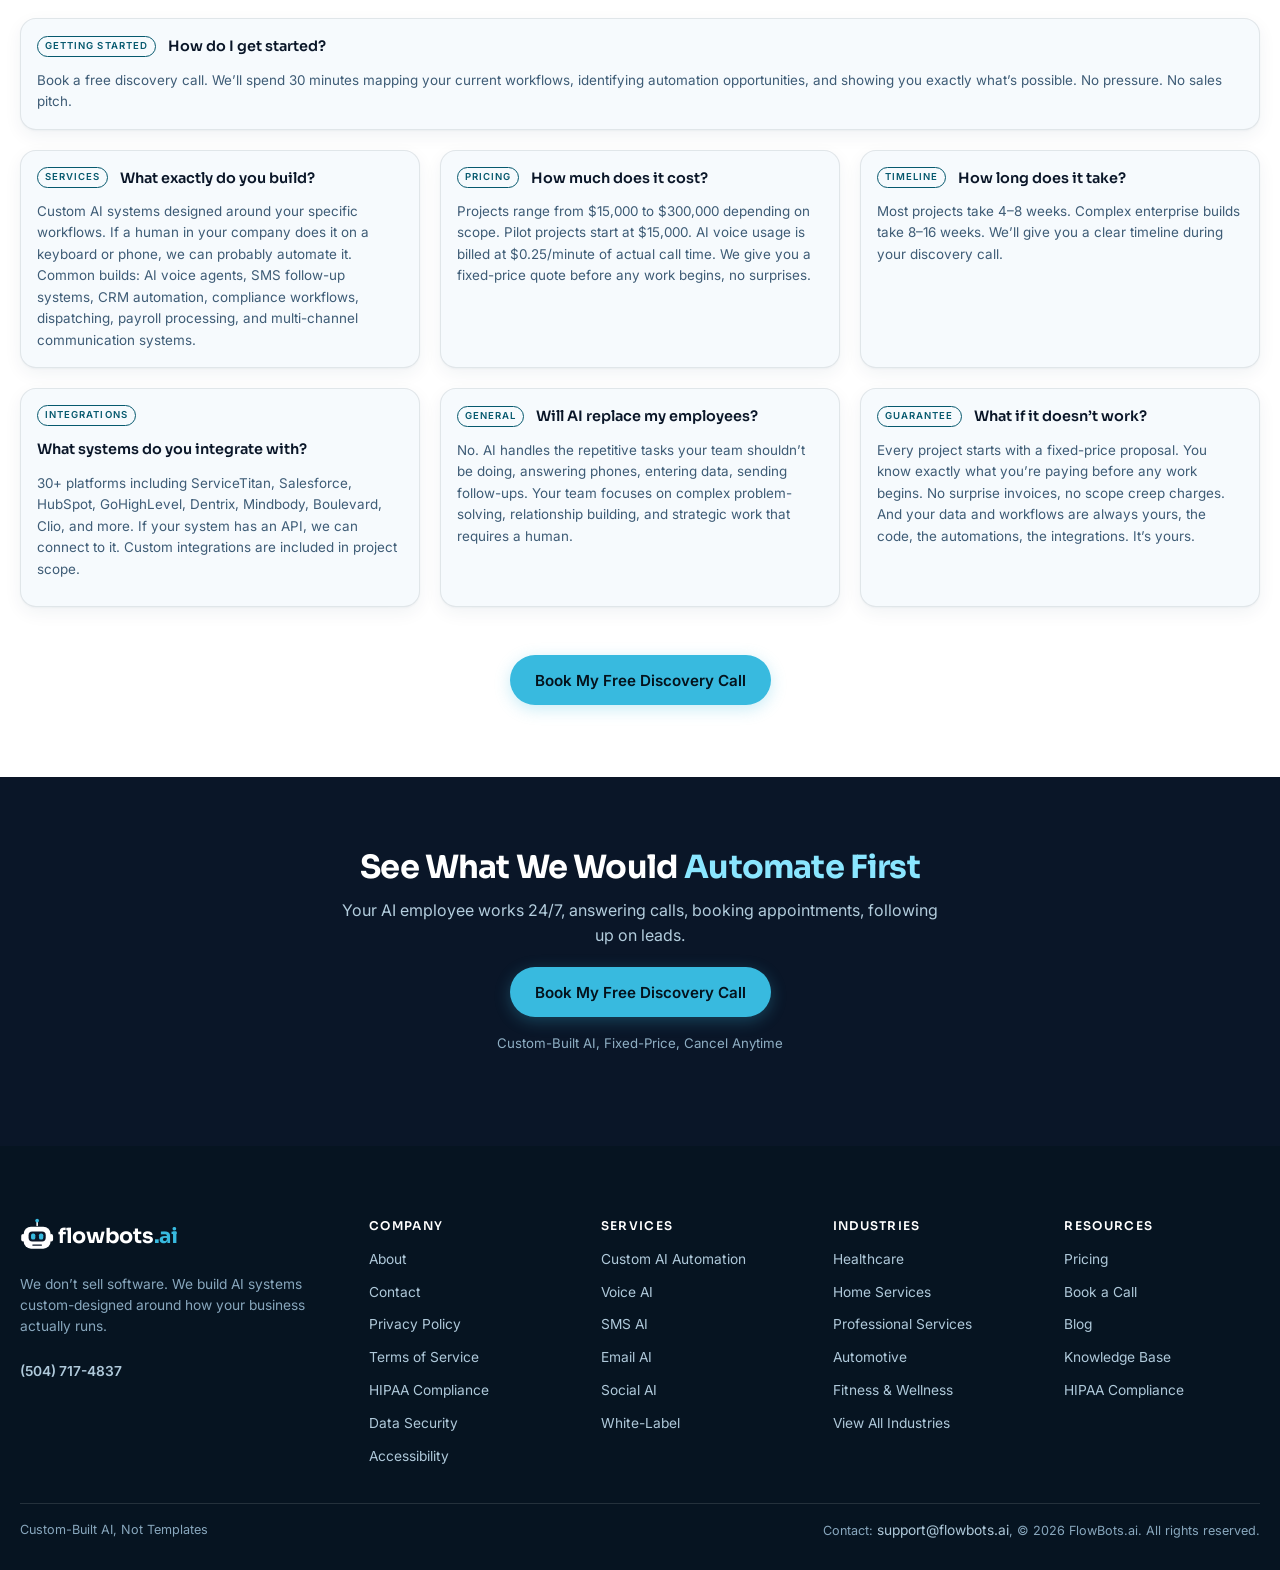
==== commit 07c31a07: "Shared build resync: section order is now a render parameter Halo keeps the problem-first sequence i" ====
--- a/index.html
+++ b/index.html
@@ -8,7 +8,7 @@
 <link rel="preconnect" href="https://fonts.googleapis.com">
 <link rel="preconnect" href="https://fonts.gstatic.com" crossorigin>
 <link href="https://fonts.googleapis.com/css2?family=Sora:wght@500;600;700;800&family=Inter:wght@400;500;600&display=swap" rel="stylesheet">
-<link rel="stylesheet" href="style.css?v=29">
+<link rel="stylesheet" href="style.css?v=30">
 <script>try{if(!/[?&]motion=off/.test(location.search))document.documentElement.classList.add('motion-on');}catch(e){}</script>
 <!-- Scroll reveal, armed before first paint so nothing is ever
      seen and then hidden. Sets the switch only; app.js decides what to tag
@@ -194,6 +194,6 @@
 var d=b.getAttribute('data-rv');if(d==='desktop')return;
 location.href='preview.html?page='+encodeURIComponent(page)+'&device='+d;});})();
 </script>
-<script src="app.js?v=29"></script>
+<script src="app.js?v=30"></script>
 </body>
 </html>
--- a/style.css
+++ b/style.css
@@ -71,8 +71,29 @@
 .skin-dark .sec,.skin-dark .close{--fg:#FFFFFF;--fg2:#BAC8D3;--fg3:#94A6B4;
   --acc:var(--cy-lite);--ln:rgba(255,255,255,.085);
   --card:rgba(255,255,255,.035);--cln:rgba(255,255,255,.11)}
-.skin-dark main .sec:nth-of-type(even){--tone:#05070C}
-.skin-dark main .sec:nth-of-type(odd){--tone:#0B1724}
+/* GRADIENT BANDS. Two tones still alternate, so the rhythm holds; what
+   changes is that each band is a surface with light falling across it
+   rather than a flat fill, and the direction flips band to band so the
+   seams read as one continuous sheet of metal.
+
+   EVERY STOP IS OPAQUE, and that is not a style choice. A ground built
+   from stacked transparent gradients cannot be measured against, which is
+   exactly what put 39 contrast failures into the first Halo build. The
+   cyan bloom on the steel bands is pre-composited into its stop colour
+   (#102737 is rgba(56,186,223,.10) over #0B1724) so the checker reads the
+   real pixel rather than guessing at a blend. */
+.skin-dark main .sec:nth-of-type(even){--tone:#05070C;background-color:#05070C;
+  background-image:linear-gradient(180deg,#080E17 0%,#05070C 58%,#070C14 100%)}
+.skin-dark main .sec:nth-of-type(odd){--tone:#0B1724;background-color:#0B1724;
+  background-image:linear-gradient(180deg,#102737 0%,#0B1724 55%,#0A1420 100%)}
+/* flip the falloff every other pair, so four bands never repeat identically */
+.skin-dark main .sec:nth-of-type(4n+1){background-image:linear-gradient(180deg,#0A1420 0%,#0B1724 45%,#102737 100%)}
+.skin-dark main .sec:nth-of-type(4n){background-image:linear-gradient(180deg,#070C14 0%,#05070C 42%,#080E17 100%)}
+
+.skin-dark .logos{background-color:#0B1724;
+  background-image:linear-gradient(180deg,#0E2131 0%,#0B1724 100%)}
+.skin-dark .close{background-color:#05070C;
+  background-image:linear-gradient(180deg,#05070C 0%,#0C2030 55%,#061019 100%)}
 
 *,*::before,*::after{box-sizing:border-box}
 html{-webkit-text-size-adjust:100%}
@@ -264,7 +285,7 @@
 /* ---------- logo strip ---------- */
 .logos{padding:var(--s7) 0;background:var(--tone,#fff);border-bottom:1px solid rgba(10,22,40,.09)}
 .skin-light .logos{background:#F6FAFD}
-.skin-dark .logos{background:#0B1724;border-bottom-color:rgba(255,255,255,.07)}
+.skin-dark .logos{border-bottom-color:rgba(255,255,255,.07)}
 .lg-t{text-align:center;font-size:.72rem;font-weight:600;letter-spacing:.15em;text-transform:uppercase;
   color:#4C6B85;margin:0 0 var(--s5)}
 .skin-dark .lg-t{color:#88A7BD}
@@ -468,7 +489,7 @@
 
 /* close */
 .close{padding:var(--s10) 0;text-align:center;background:var(--ink);color:#fff}
-.skin-dark .close{background:#05070C}
+
 .close h2{color:#fff;margin-bottom:var(--s3)}
 .close .grad{color:var(--cy-lite)}
 .close p{color:#B3CDDD;max-width:600px;margin:0 auto var(--s5)}
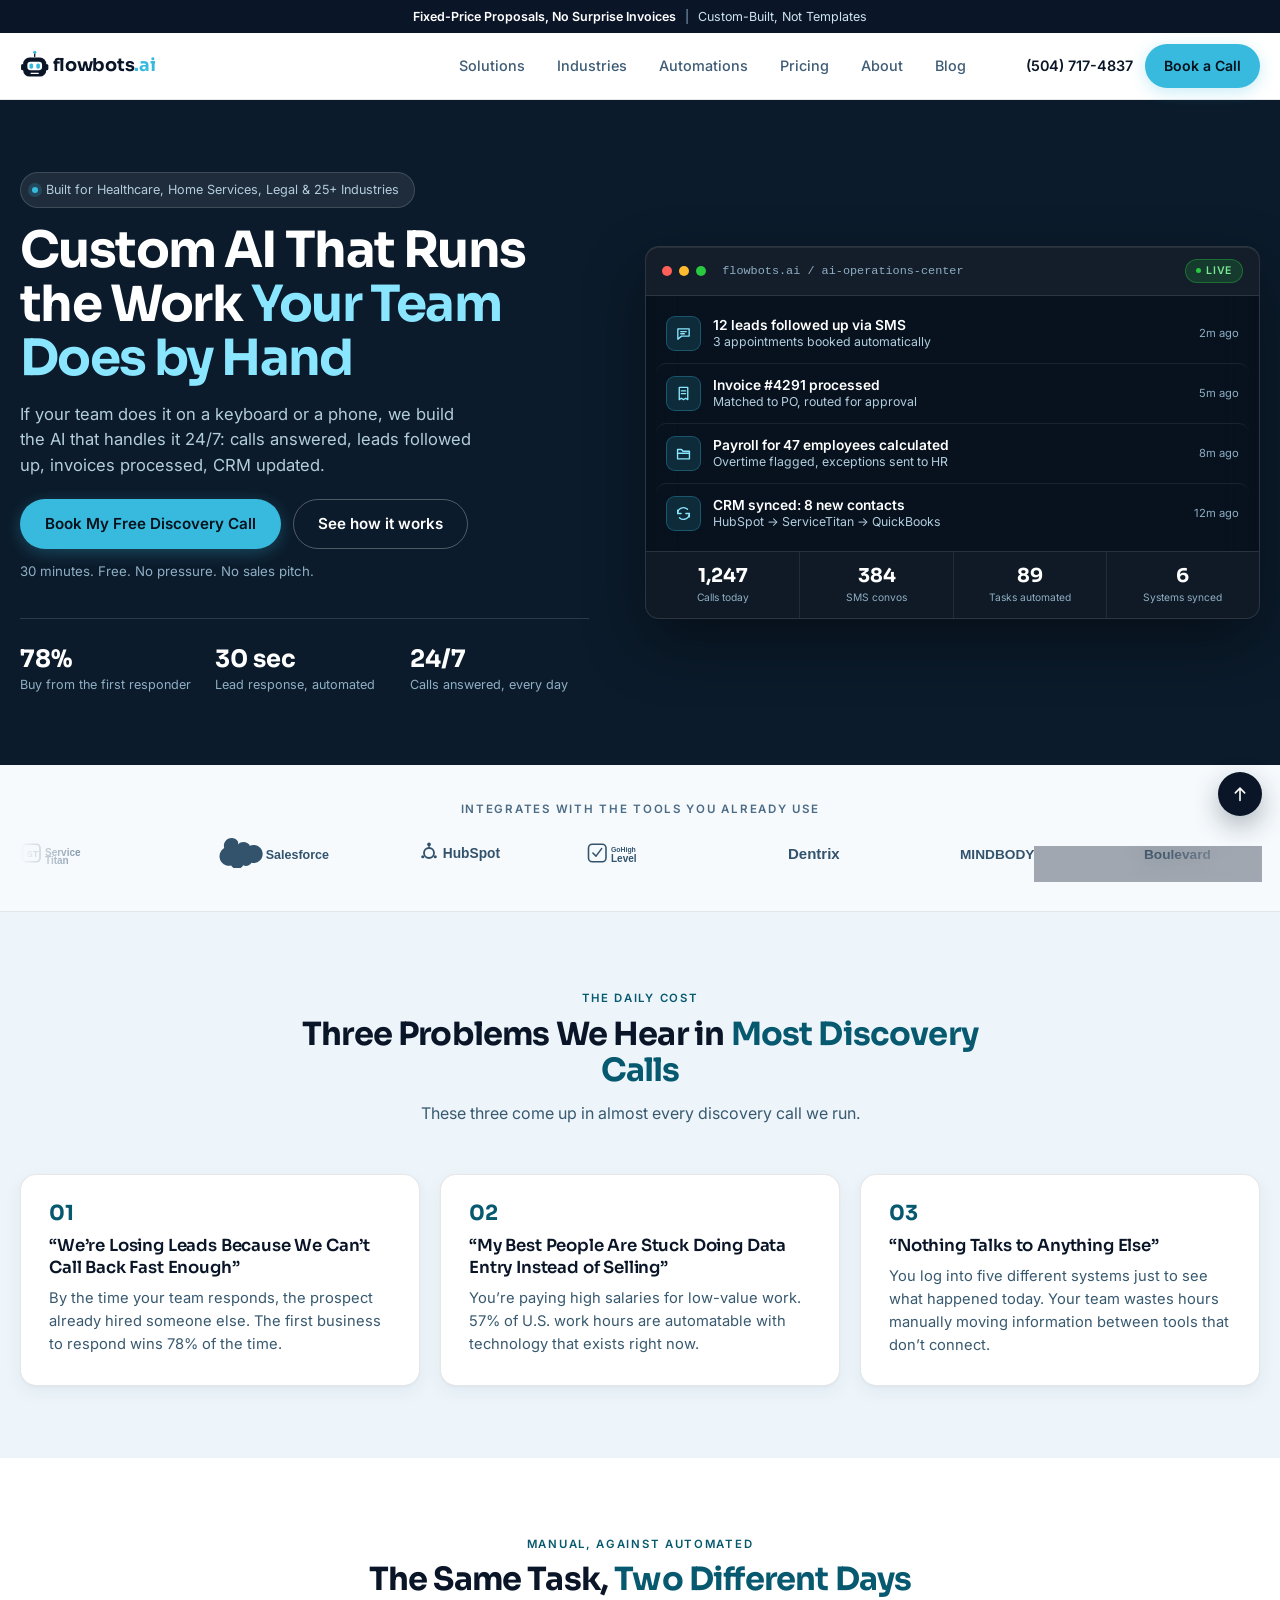
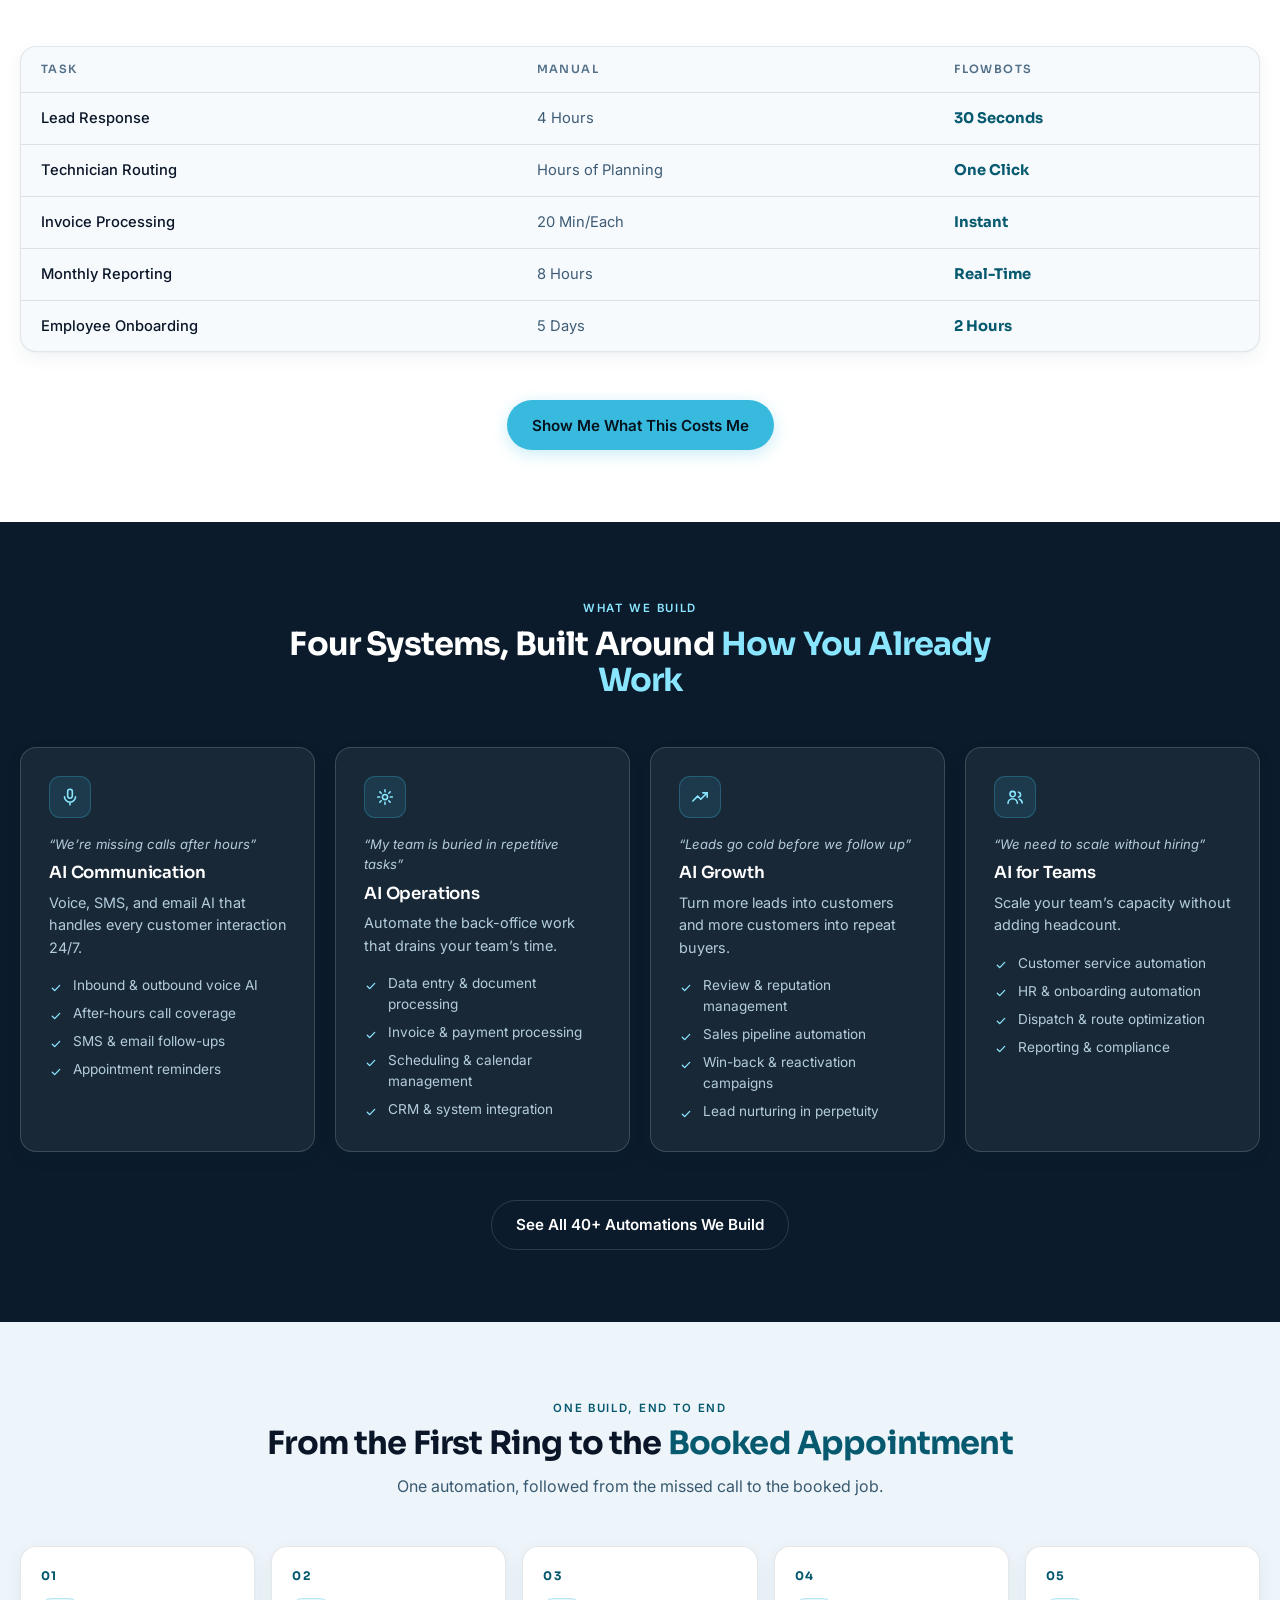
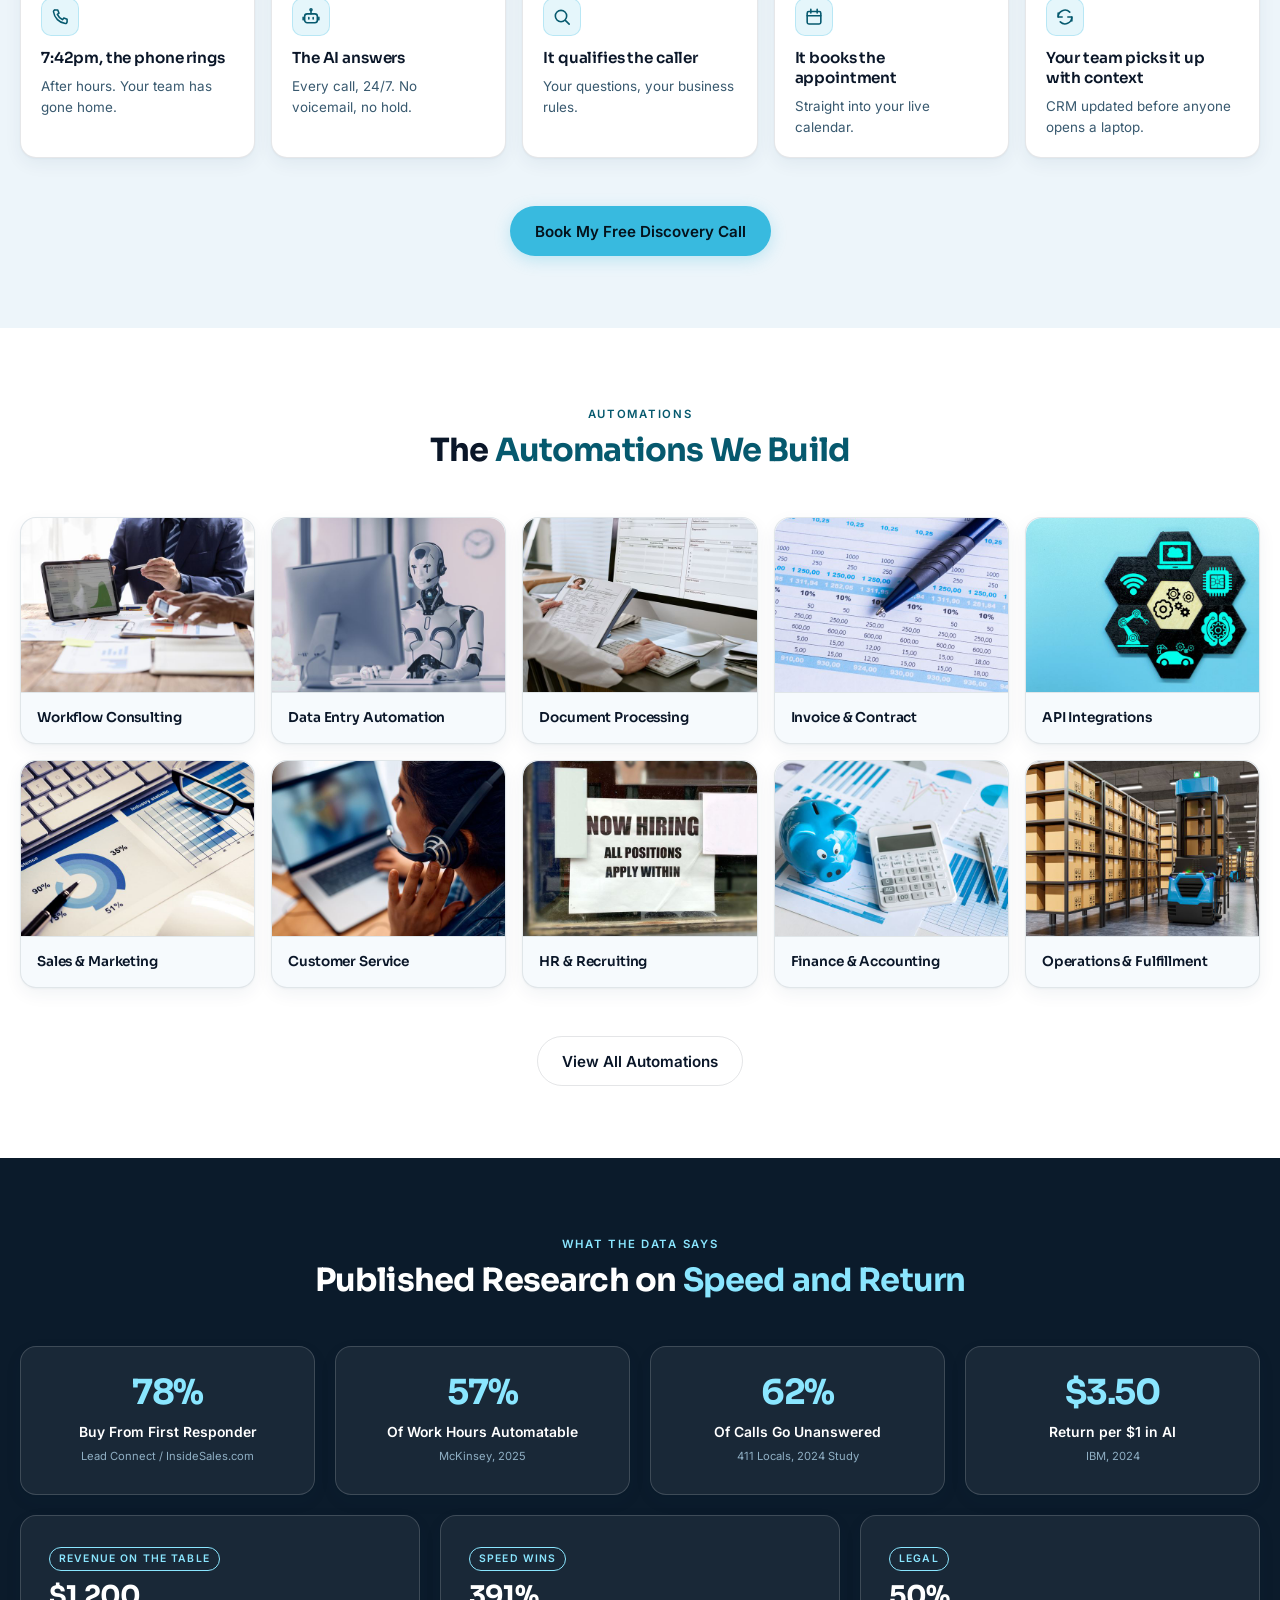
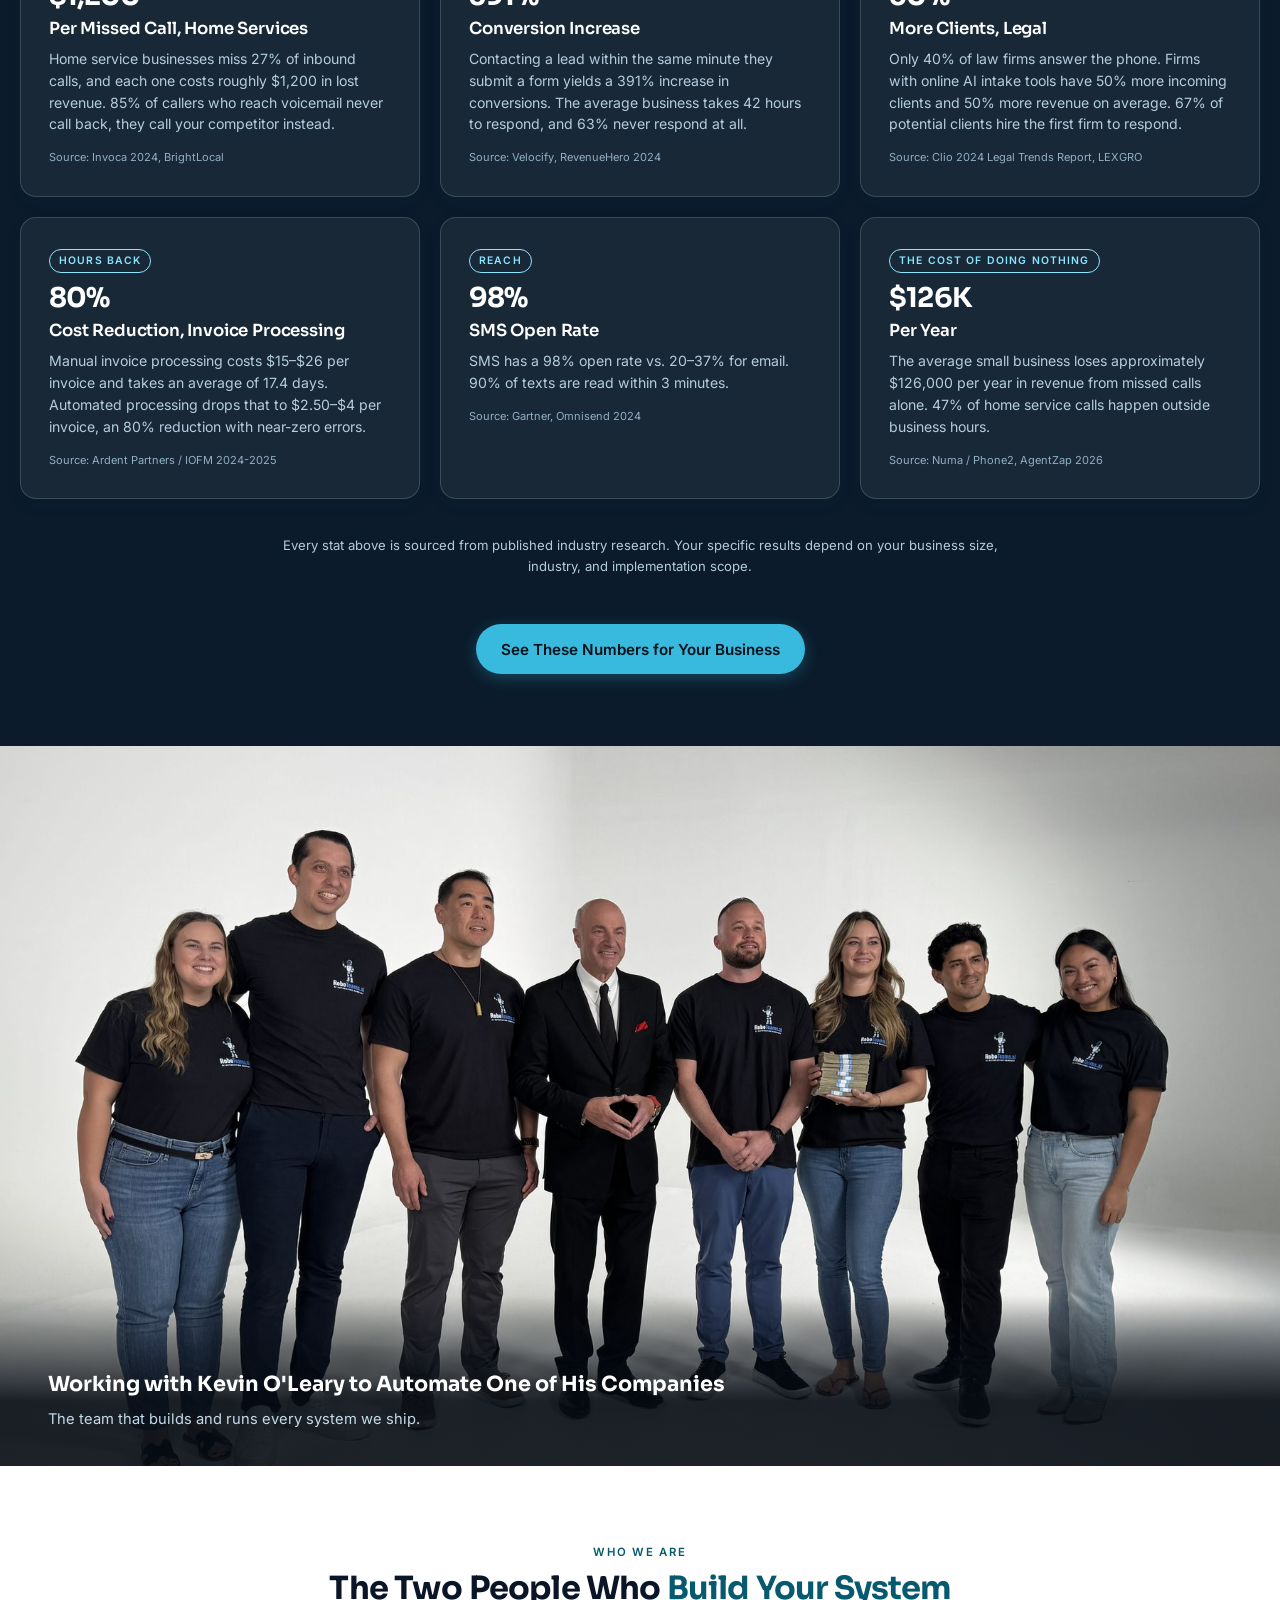
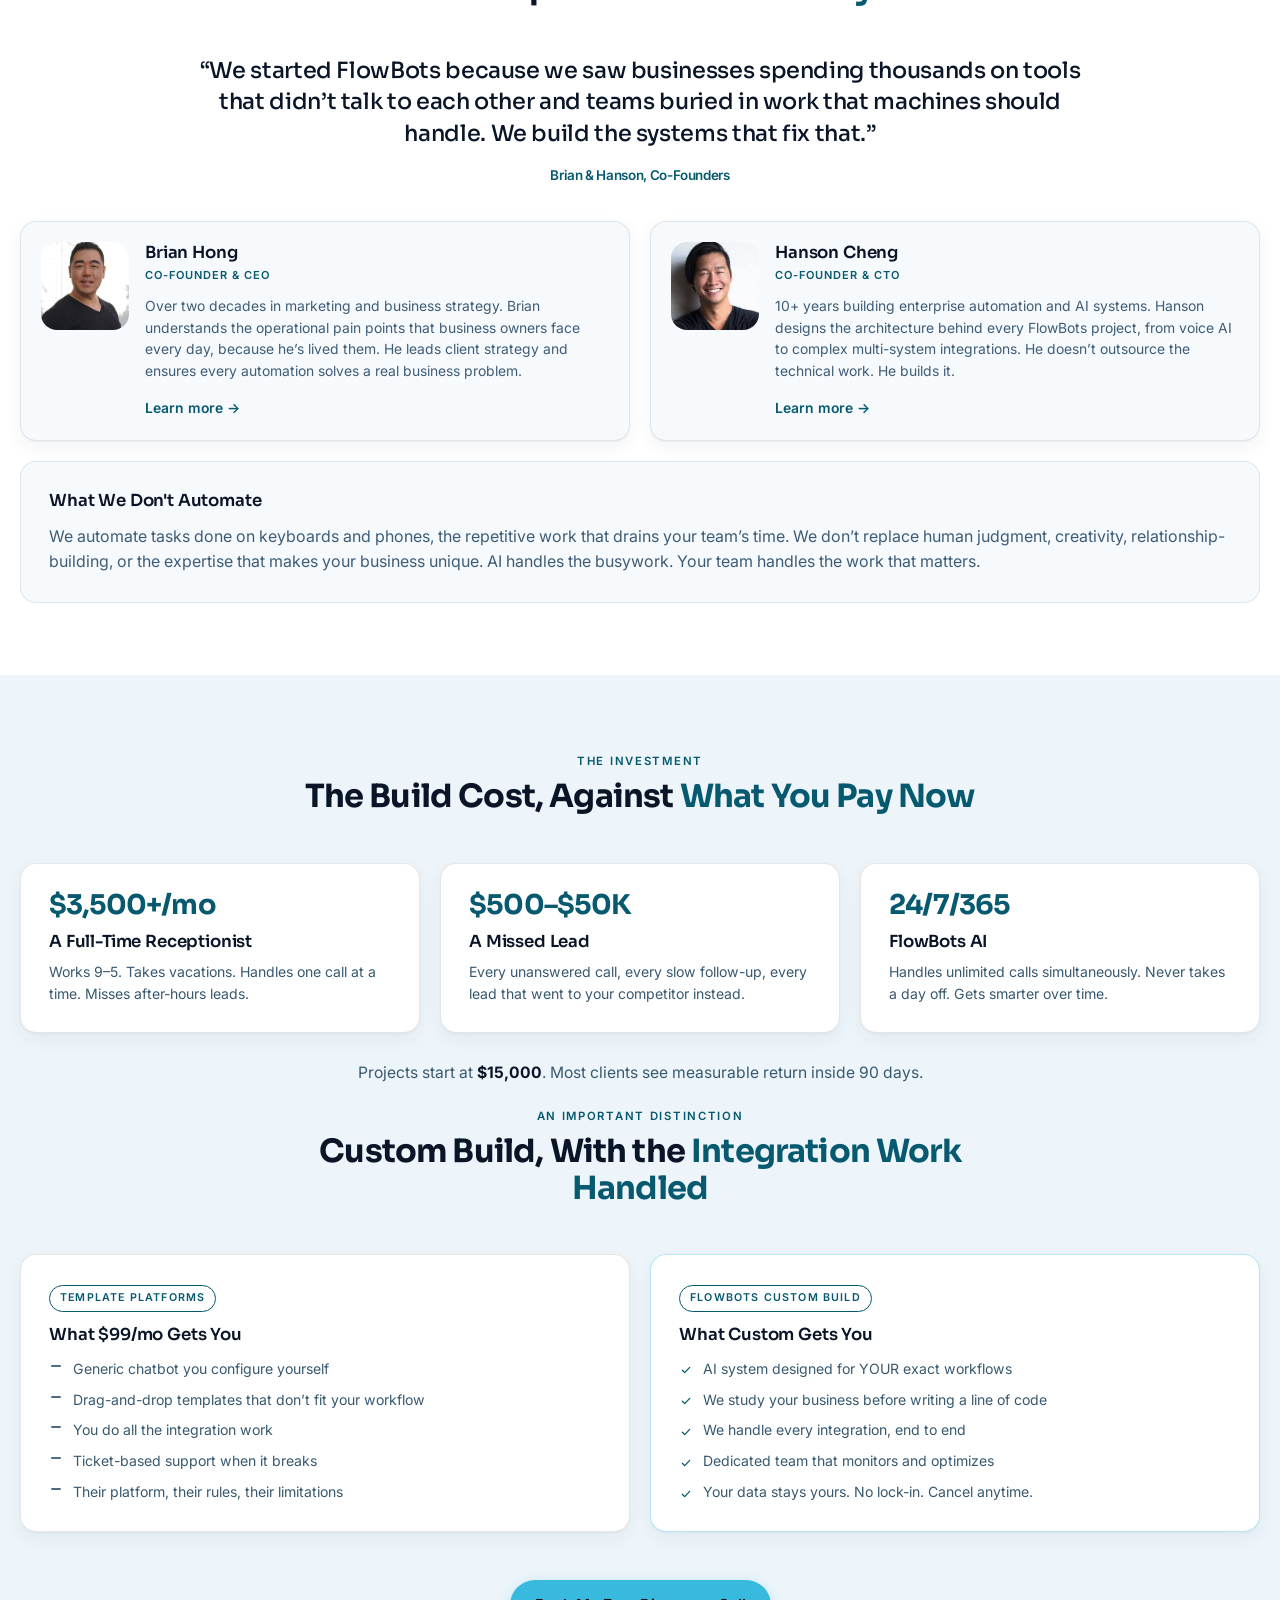
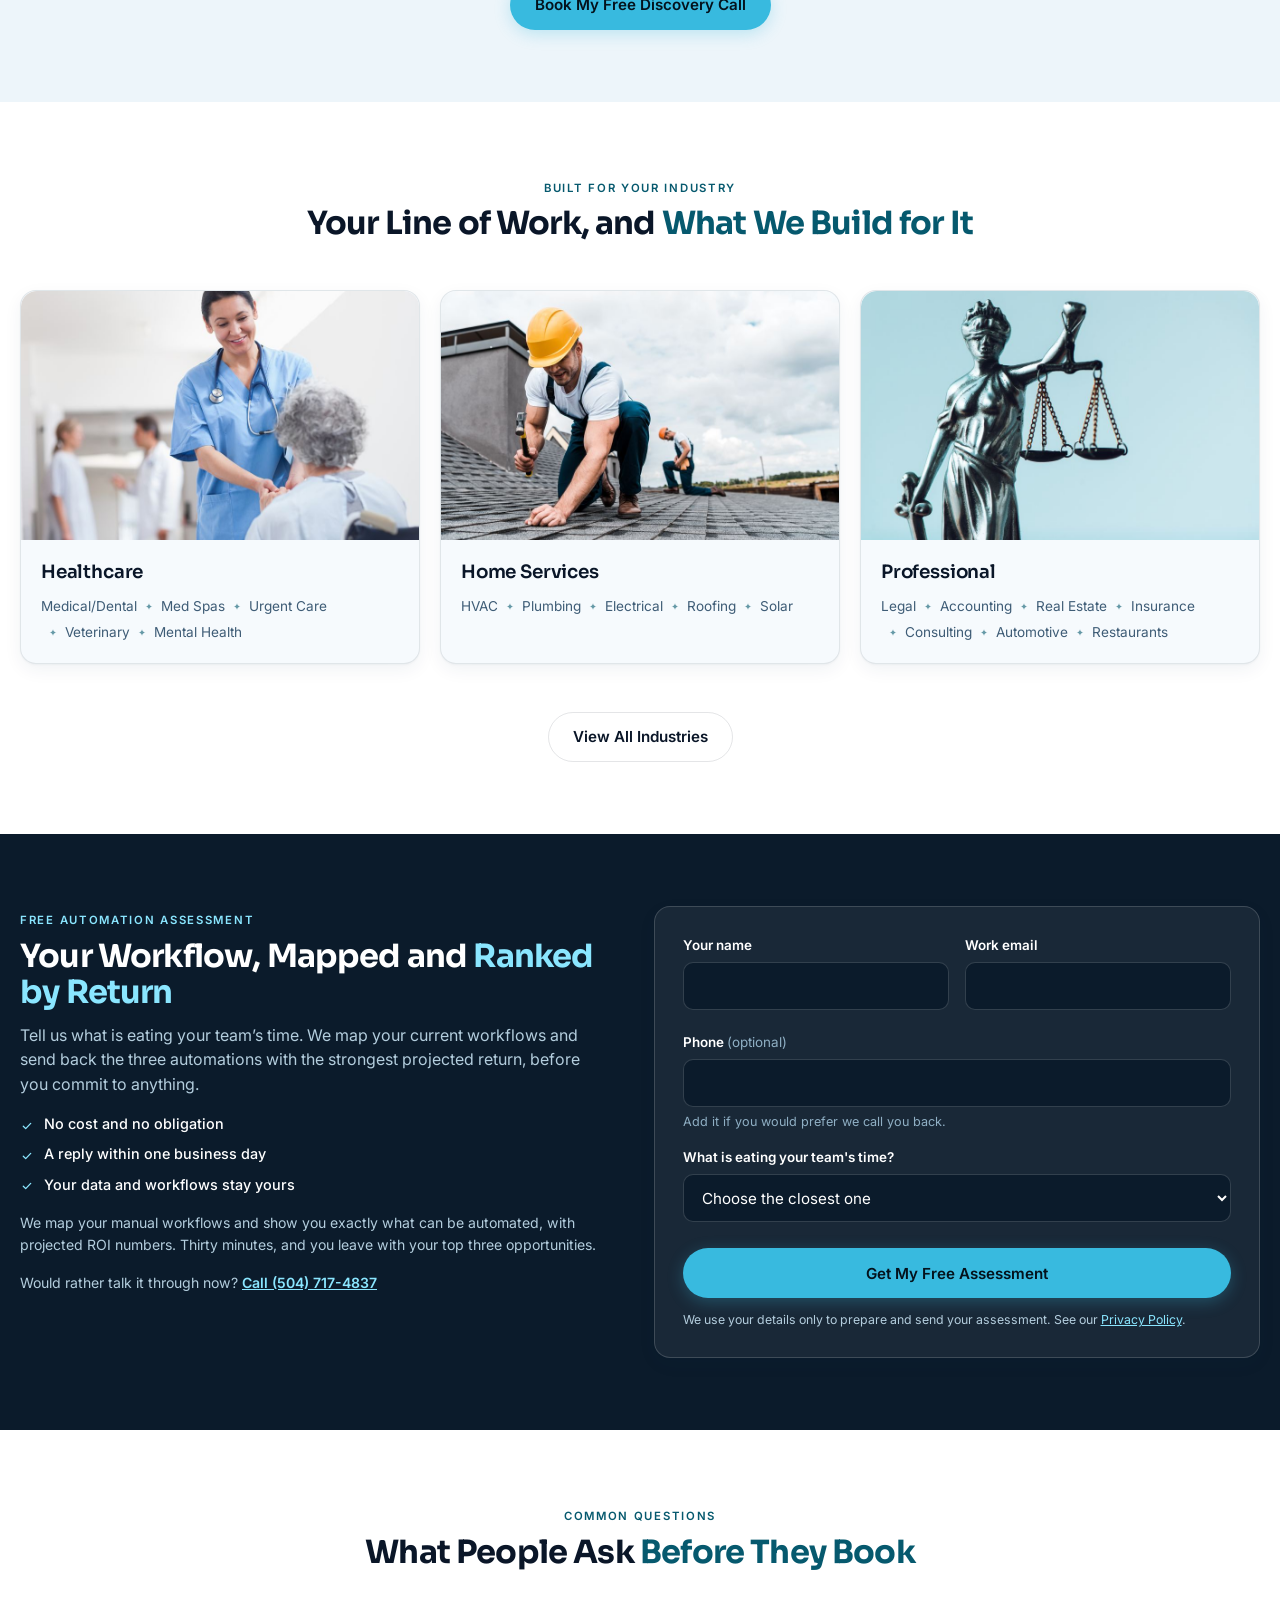
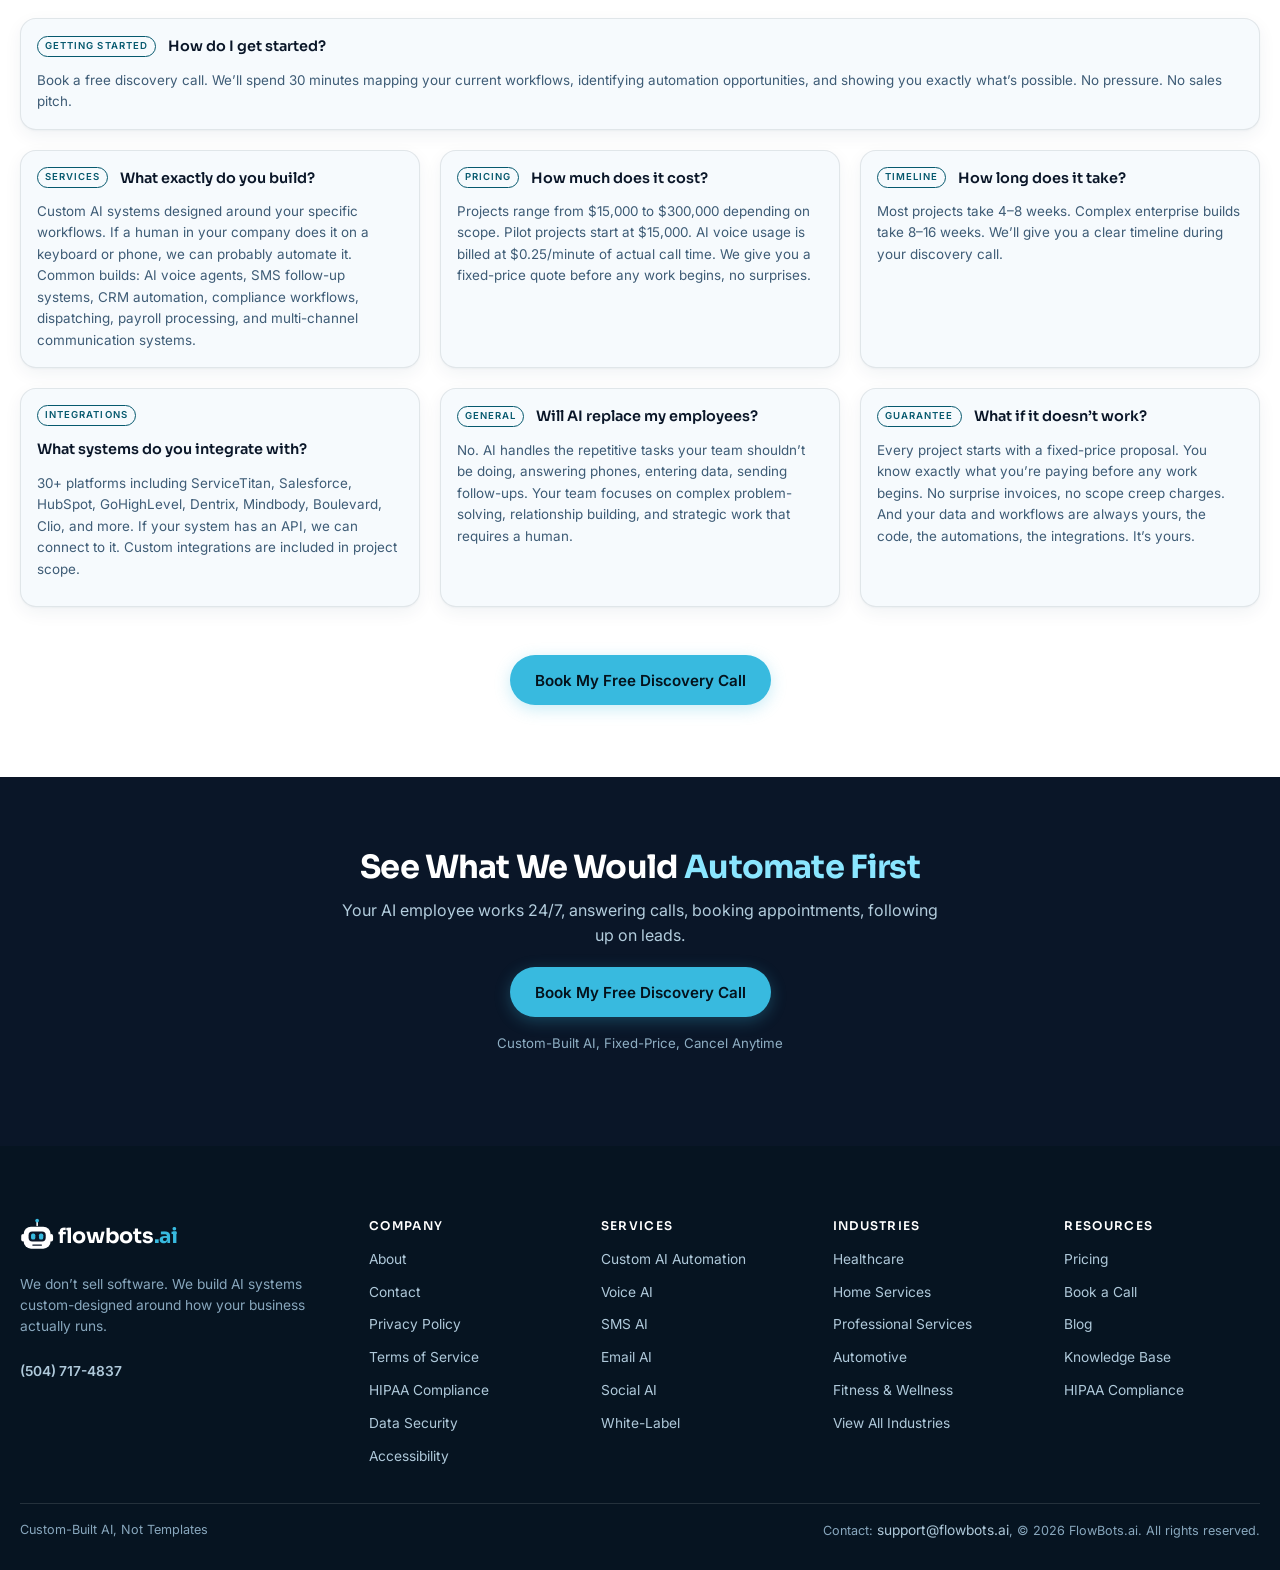
==== commit 4a96f193: "Shared stylesheet resync (v31) Carries Obsidian's FAQ lead-card span. The new rule is .skin-dark-sco" ====
--- a/index.html
+++ b/index.html
@@ -8,7 +8,7 @@
 <link rel="preconnect" href="https://fonts.googleapis.com">
 <link rel="preconnect" href="https://fonts.gstatic.com" crossorigin>
 <link href="https://fonts.googleapis.com/css2?family=Sora:wght@500;600;700;800&family=Inter:wght@400;500;600&display=swap" rel="stylesheet">
-<link rel="stylesheet" href="style.css?v=30">
+<link rel="stylesheet" href="style.css?v=31">
 <script>try{if(!/[?&]motion=off/.test(location.search))document.documentElement.classList.add('motion-on');}catch(e){}</script>
 <!-- Scroll reveal, armed before first paint so nothing is ever
      seen and then hidden. Sets the switch only; app.js decides what to tag
@@ -194,6 +194,6 @@
 var d=b.getAttribute('data-rv');if(d==='desktop')return;
 location.href='preview.html?page='+encodeURIComponent(page)+'&device='+d;});})();
 </script>
-<script src="app.js?v=30"></script>
+<script src="app.js?v=31"></script>
 </body>
 </html>
--- a/style.css
+++ b/style.css
@@ -483,9 +483,19 @@
   .skin-light .faqs .fq-a{font-size:.84rem;line-height:1.6;padding:0 var(--s4) var(--s4)}
   .skin-light .faqs .fq-t{font-size:.6rem;padding:2px 7px}
 }
-/* Equal card heights in both skins, at every multi-column width. Halo's
-   block above overrides the first three rows with its own template. */
+/* Equal card heights in both skins, at every multi-column width. Each
+   skin's own template above overrides its explicit rows. */
 @media (min-width:601px){.faqs{grid-auto-rows:1fr}}
+
+/* Obsidian leads with the same full-width "How do I get started?" card, but
+   over its OWN two columns rather than Halo's three: six equal boxes in
+   three rows beneath it, so four rows in total. Row 1 sizes to its content
+   — the wide card's answer runs short and forcing it to match would leave
+   the hole this was meant to close. */
+@media (min-width:601px){
+  .skin-dark .faqs{grid-template-rows:auto 1fr 1fr 1fr}
+  .skin-dark .faqs details:first-child{grid-column:1/-1}
+}
 
 /* close */
 .close{padding:var(--s10) 0;text-align:center;background:var(--ink);color:#fff}
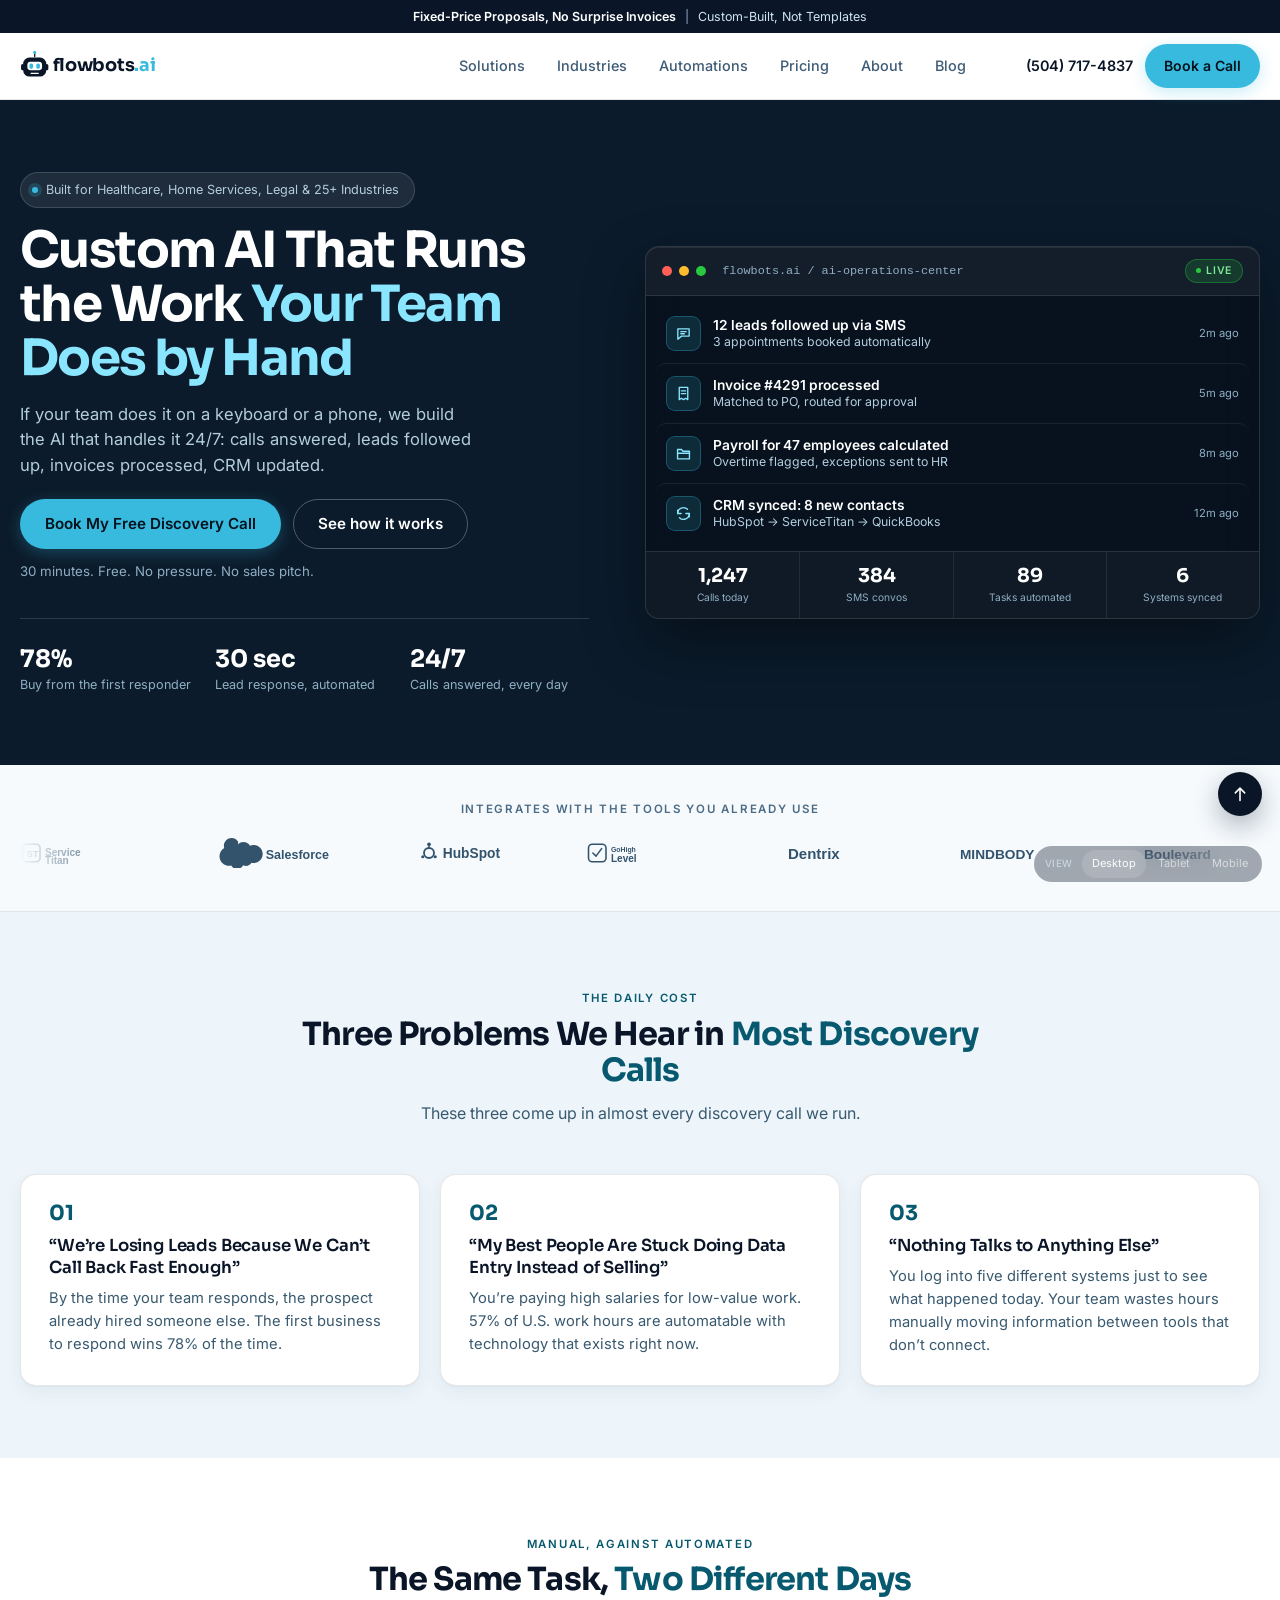
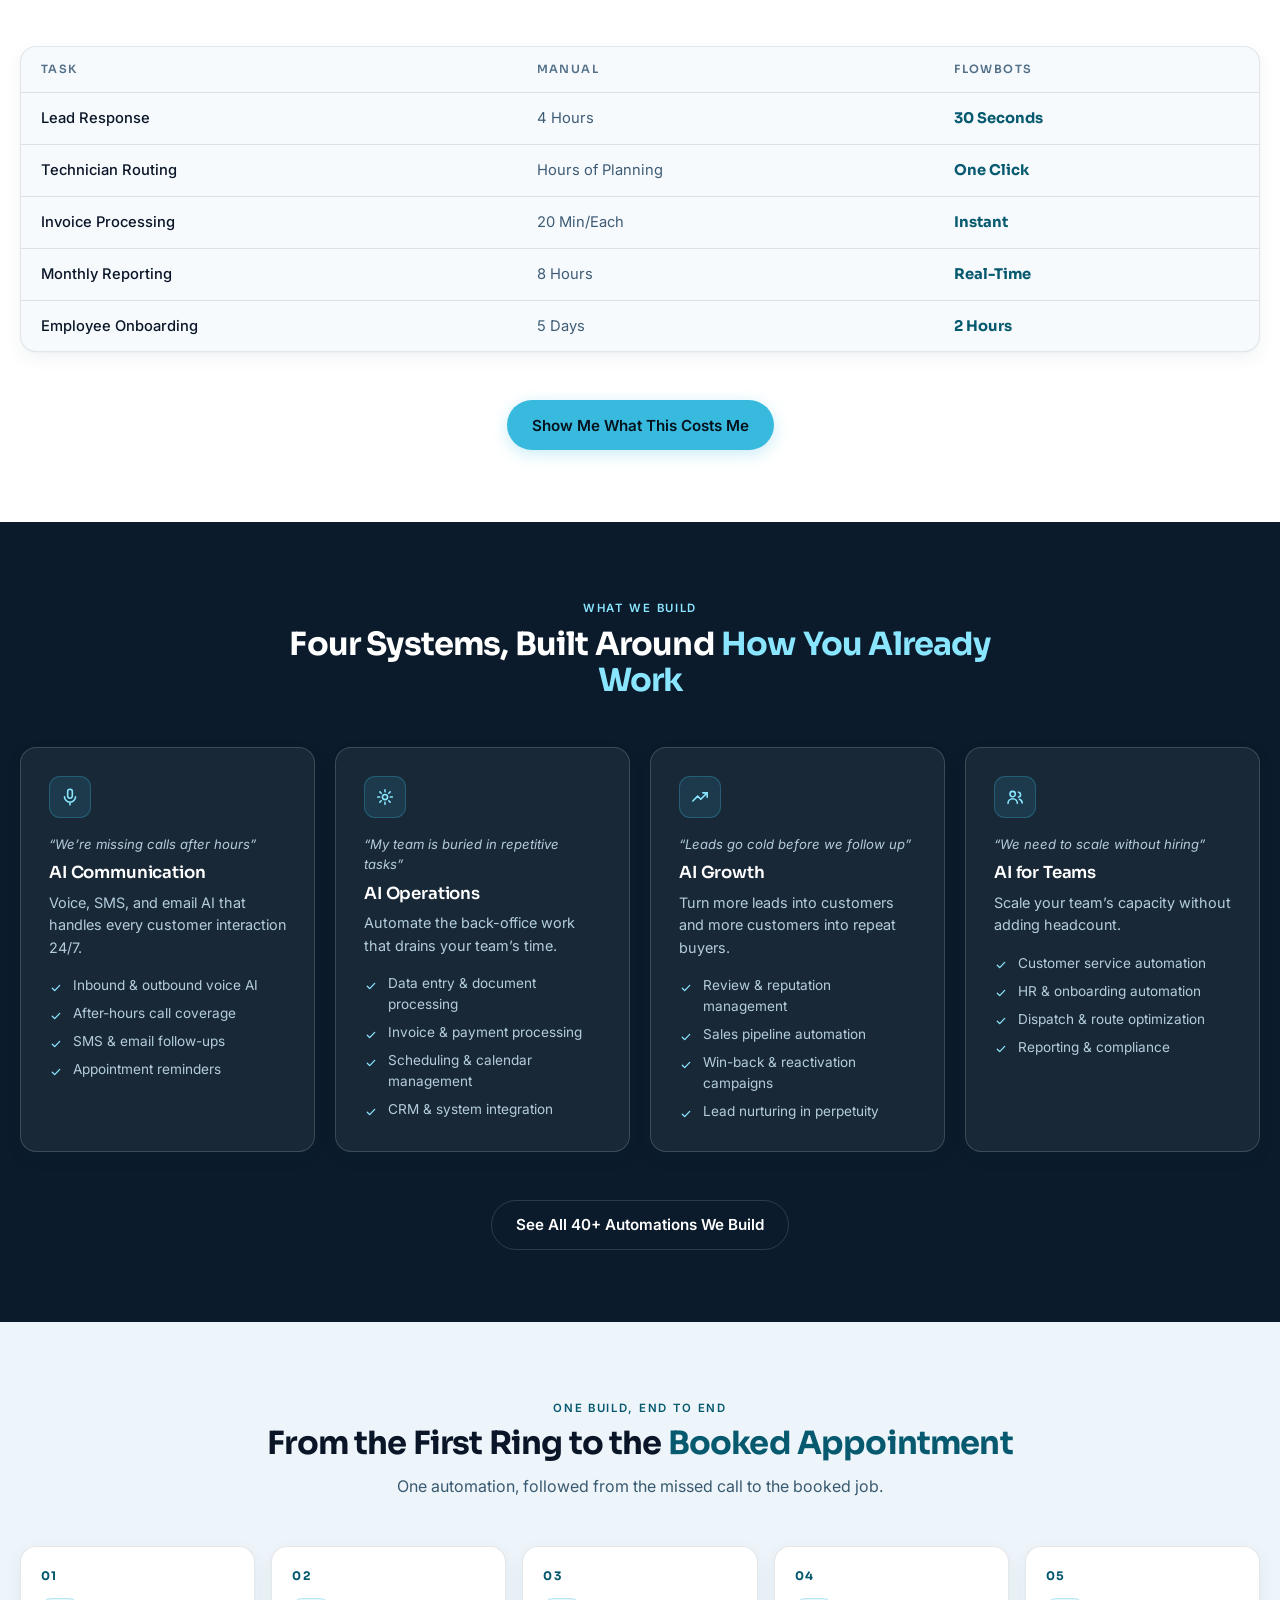
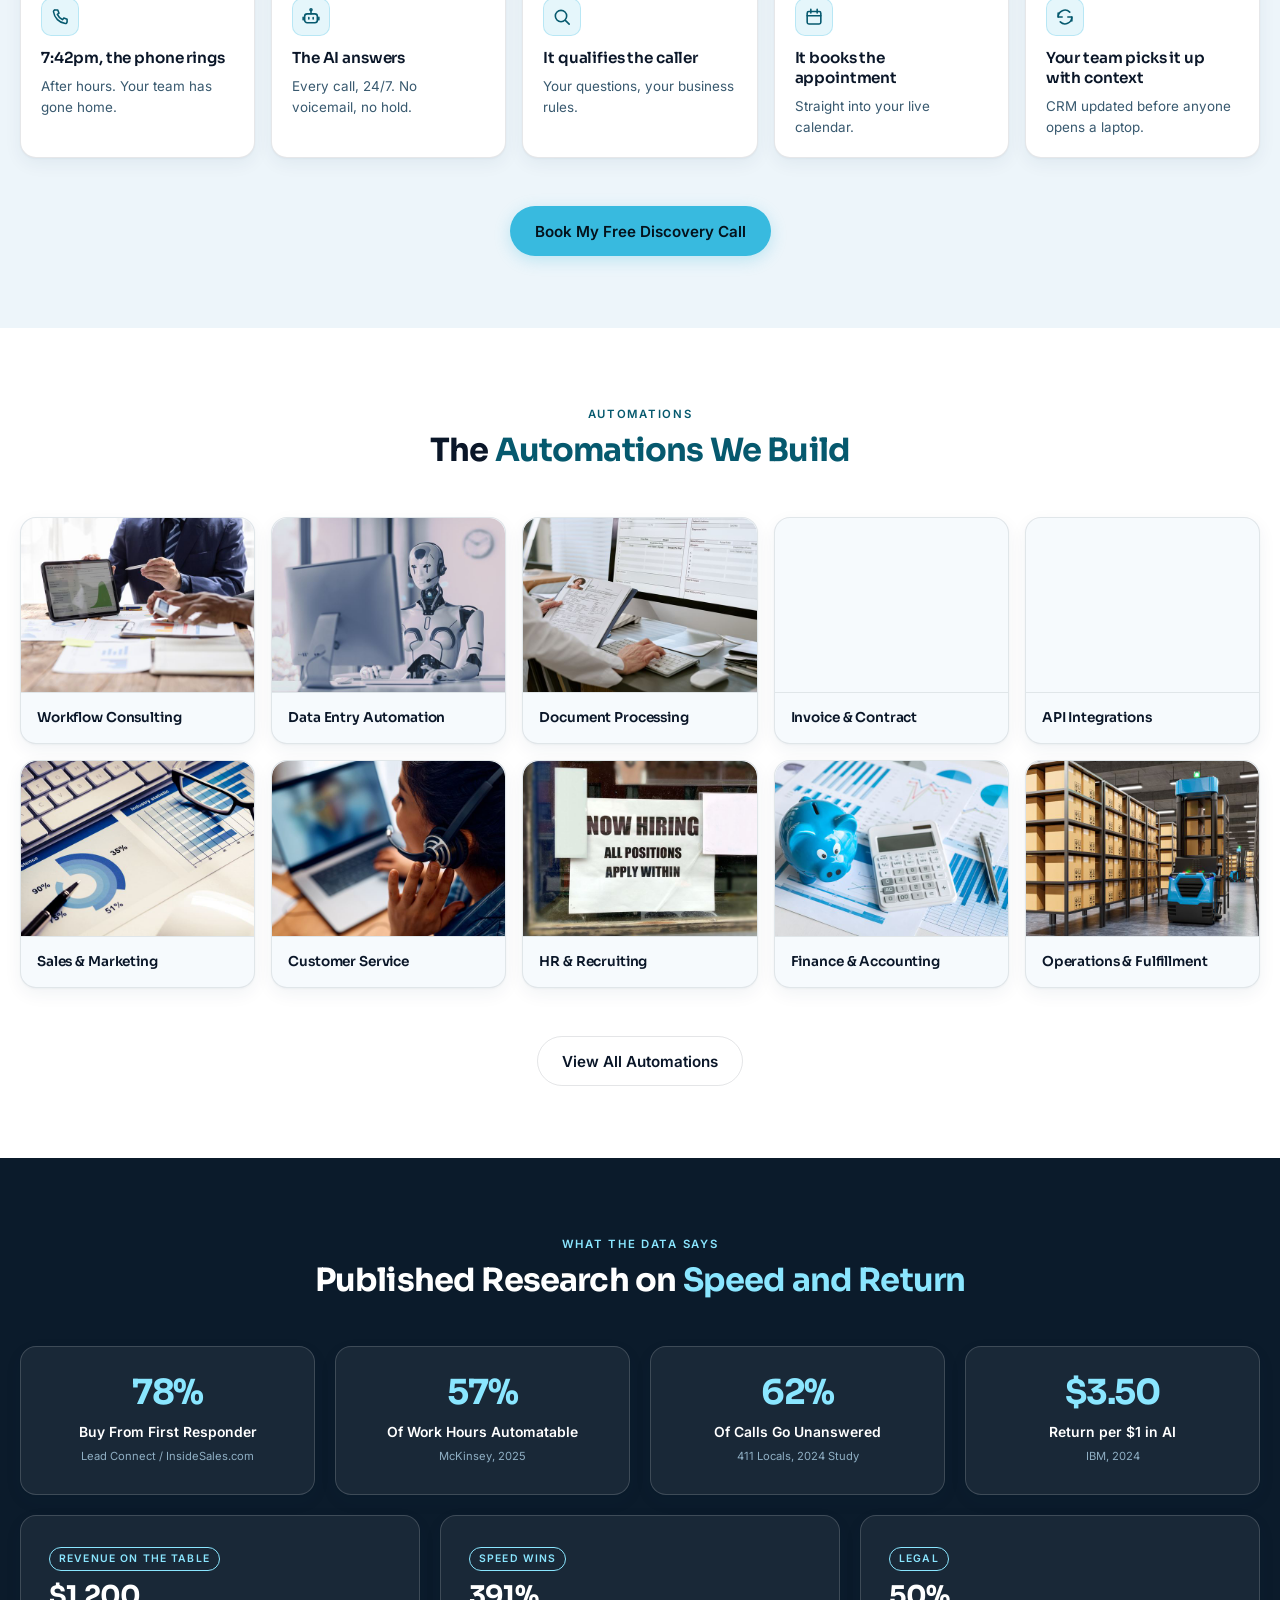
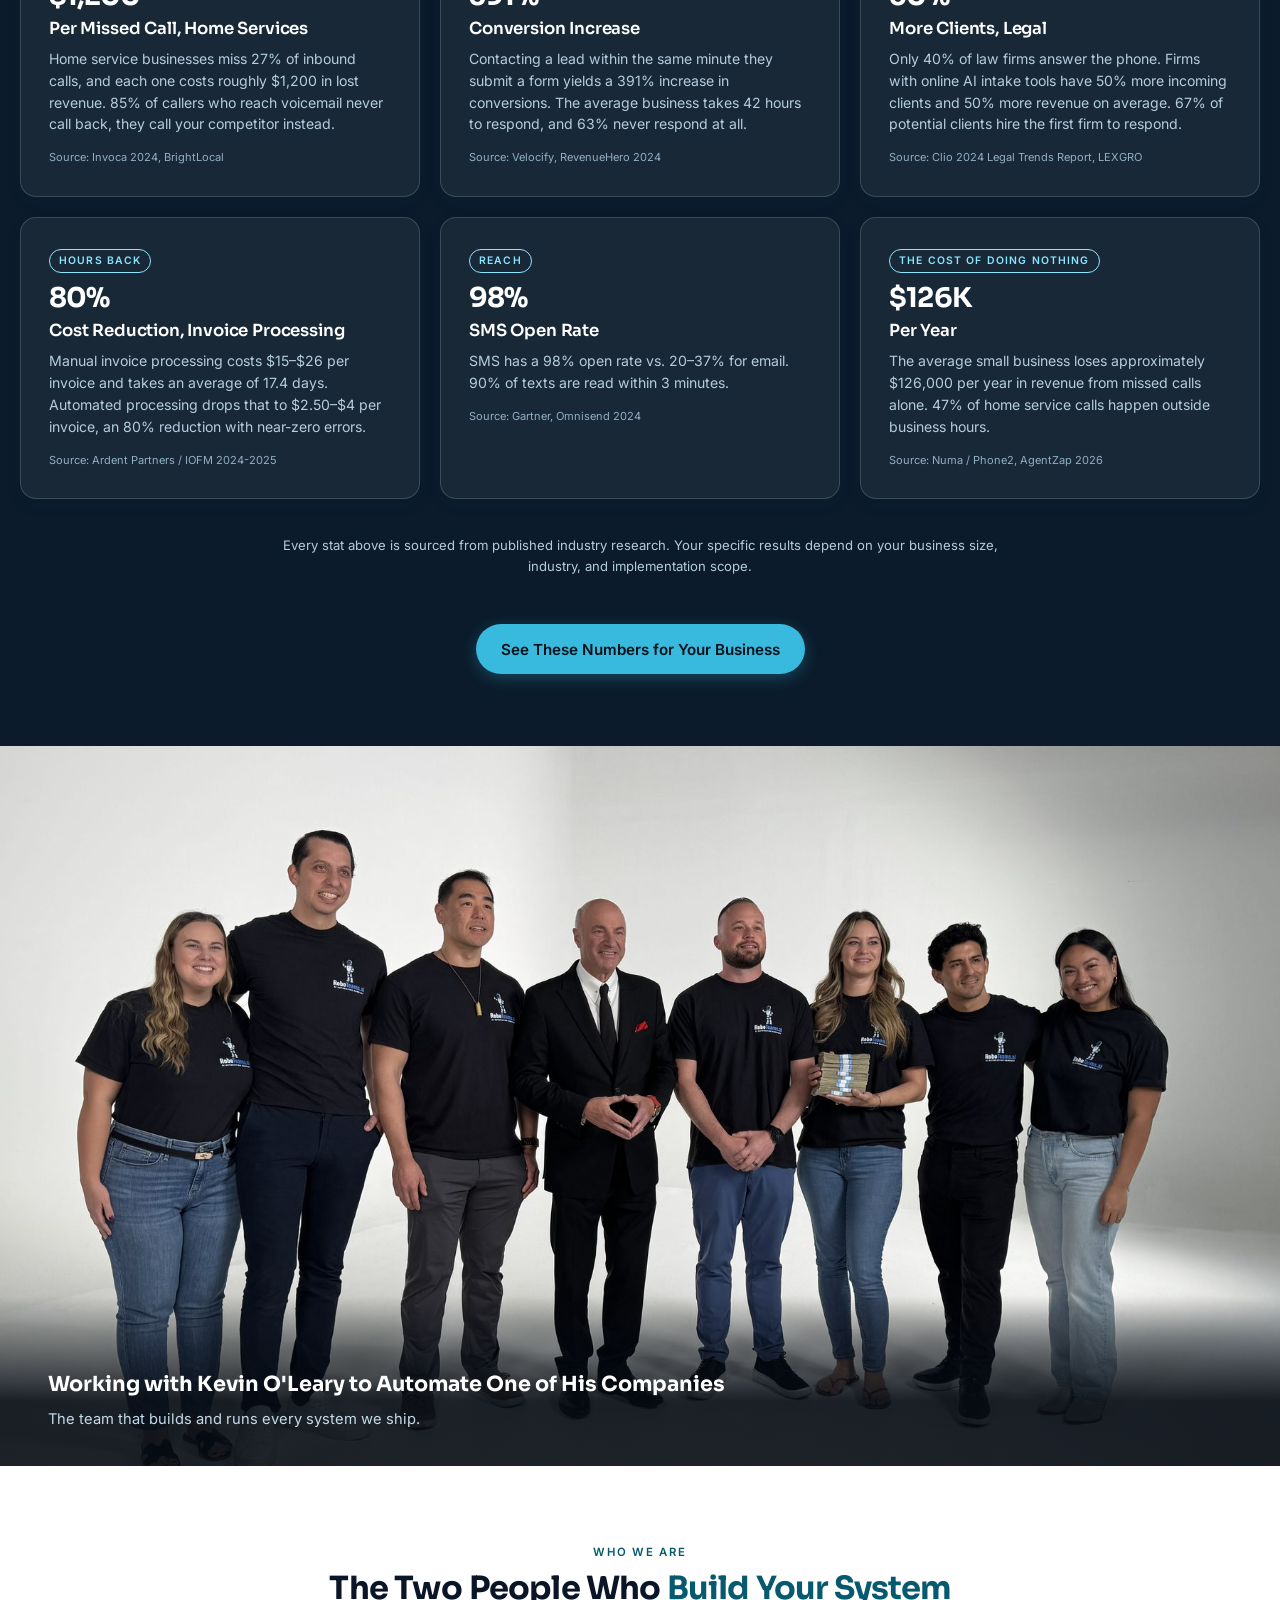
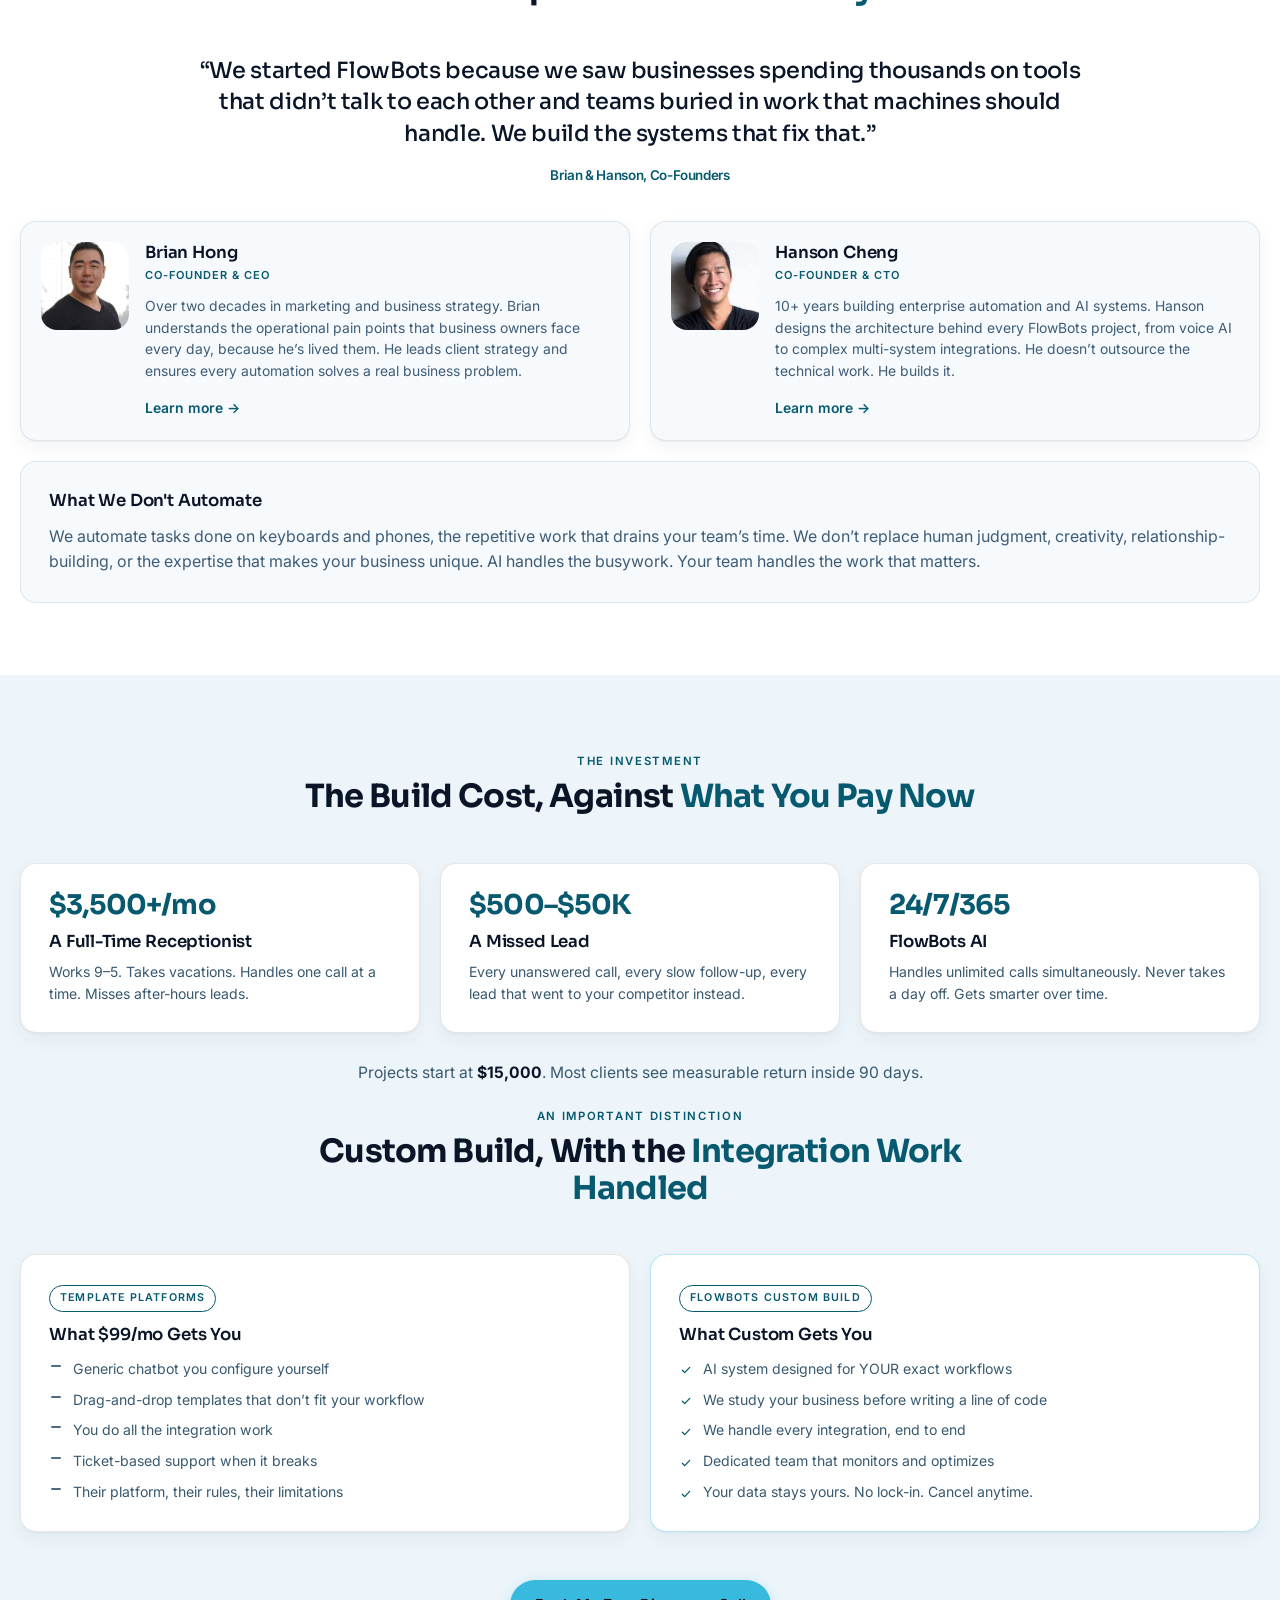
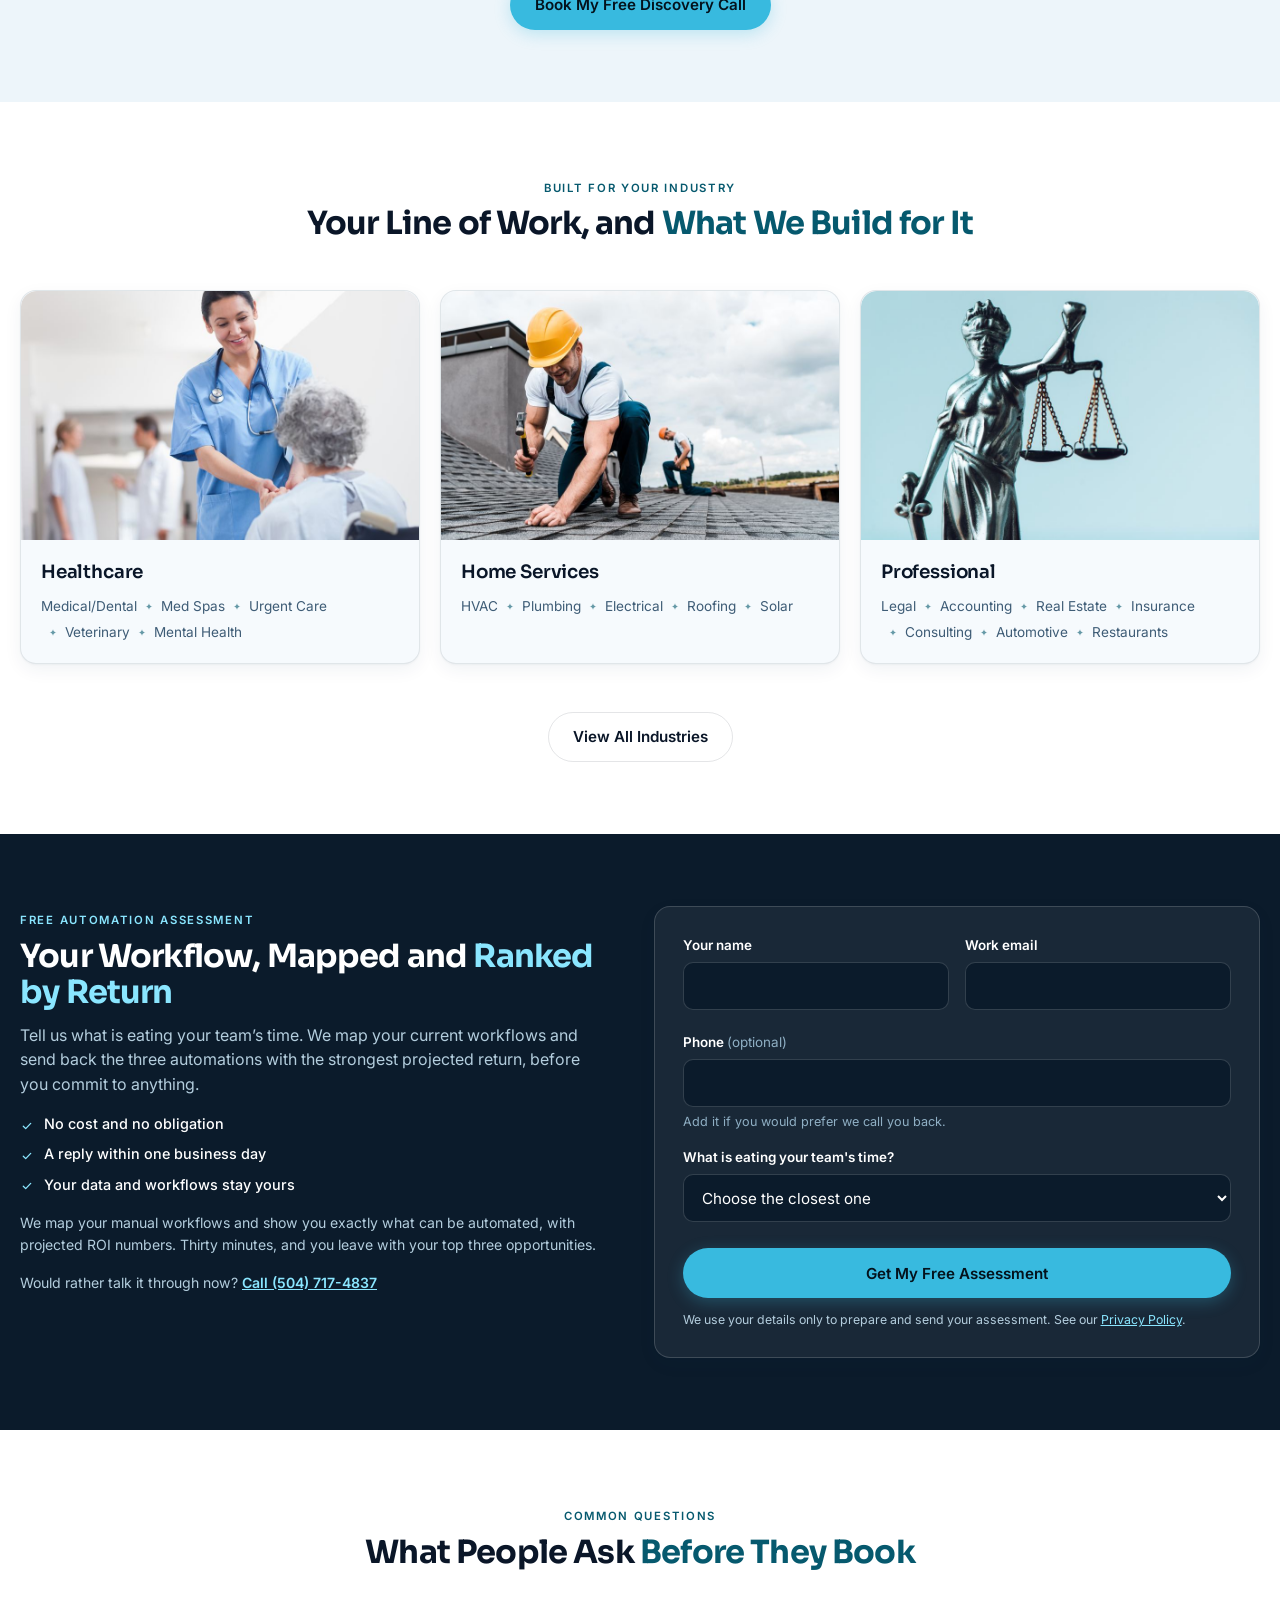
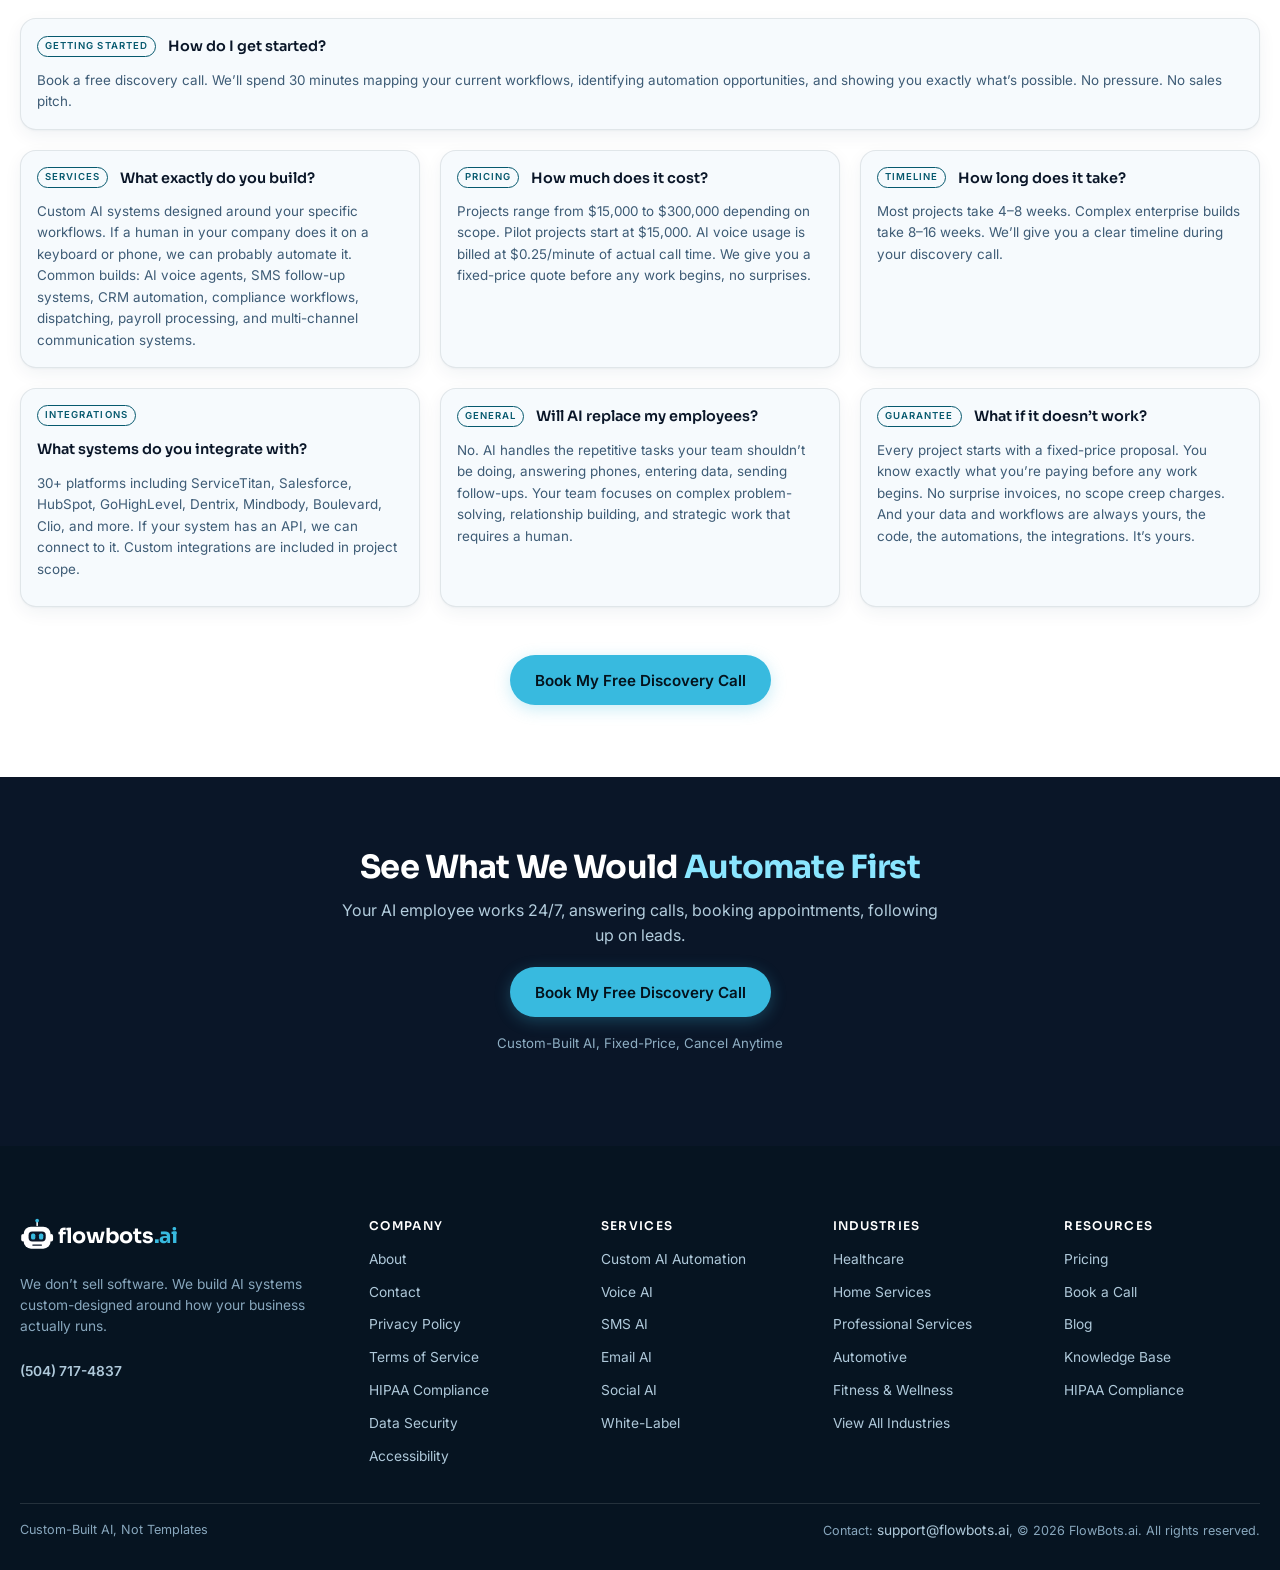
==== commit 54a1faa9: "Shared stylesheet resync (v32) Carries Obsidian's hero mark. The rule is .skin-dark-scoped and the w" ====
--- a/index.html
+++ b/index.html
@@ -8,7 +8,7 @@
 <link rel="preconnect" href="https://fonts.googleapis.com">
 <link rel="preconnect" href="https://fonts.gstatic.com" crossorigin>
 <link href="https://fonts.googleapis.com/css2?family=Sora:wght@500;600;700;800&family=Inter:wght@400;500;600&display=swap" rel="stylesheet">
-<link rel="stylesheet" href="style.css?v=31">
+<link rel="stylesheet" href="style.css?v=32">
 <script>try{if(!/[?&]motion=off/.test(location.search))document.documentElement.classList.add('motion-on');}catch(e){}</script>
 <!-- Scroll reveal, armed before first paint so nothing is ever
      seen and then hidden. Sets the switch only; app.js decides what to tag
@@ -194,6 +194,6 @@
 var d=b.getAttribute('data-rv');if(d==='desktop')return;
 location.href='preview.html?page='+encodeURIComponent(page)+'&device='+d;});})();
 </script>
-<script src="app.js?v=31"></script>
+<script src="app.js?v=32"></script>
 </body>
 </html>
--- a/style.css
+++ b/style.css
@@ -626,6 +626,23 @@
   border-color:rgba(255,255,255,.16);box-shadow:inset 0 1px 0 rgba(255,255,255,.07)}
 .skin-dark .btn-s:hover,.skin-dark .btn-g:hover{background:rgba(255,255,255,.10)}
 
+/* --- "Custom AI" carries the emphasis in the hero headline ---
+   The words stay full white; the mark is drawn UNDER them by a
+   pseudo-element, so nothing about the type's readability depends on the
+   decoration. A chrome swash: tapered at both ends, cyan through the
+   middle, with a soft bloom under it. */
+.skin-dark h1 .mark{position:relative;white-space:nowrap;color:#fff;
+  -webkit-text-fill-color:#fff}
+/* No negative z-index: inside .hero-in's stacking context that risks the
+   swash dropping behind the hero ground entirely. "Custom AI" has no
+   descenders, so a bar at the baseline crosses no letterform. */
+.skin-dark h1 .mark::after{content:"";position:absolute;
+  left:-.06em;right:-.06em;bottom:.02em;height:.13em;border-radius:999px;
+  background:linear-gradient(90deg,rgba(56,186,223,0) 0%,#38BADF 14%,
+    #BFEFFF 48%,#8AE6FF 62%,#38BADF 88%,rgba(56,186,223,0) 100%);
+  box-shadow:0 0 20px rgba(56,186,223,.5);
+  transform:skewX(-14deg)}
+
 /* --- headline accents run to brushed silver ---
    The gradient is clipped to the text ONLY where the browser supports it,
    and the colour underneath is solid and fully readable. Nothing here can
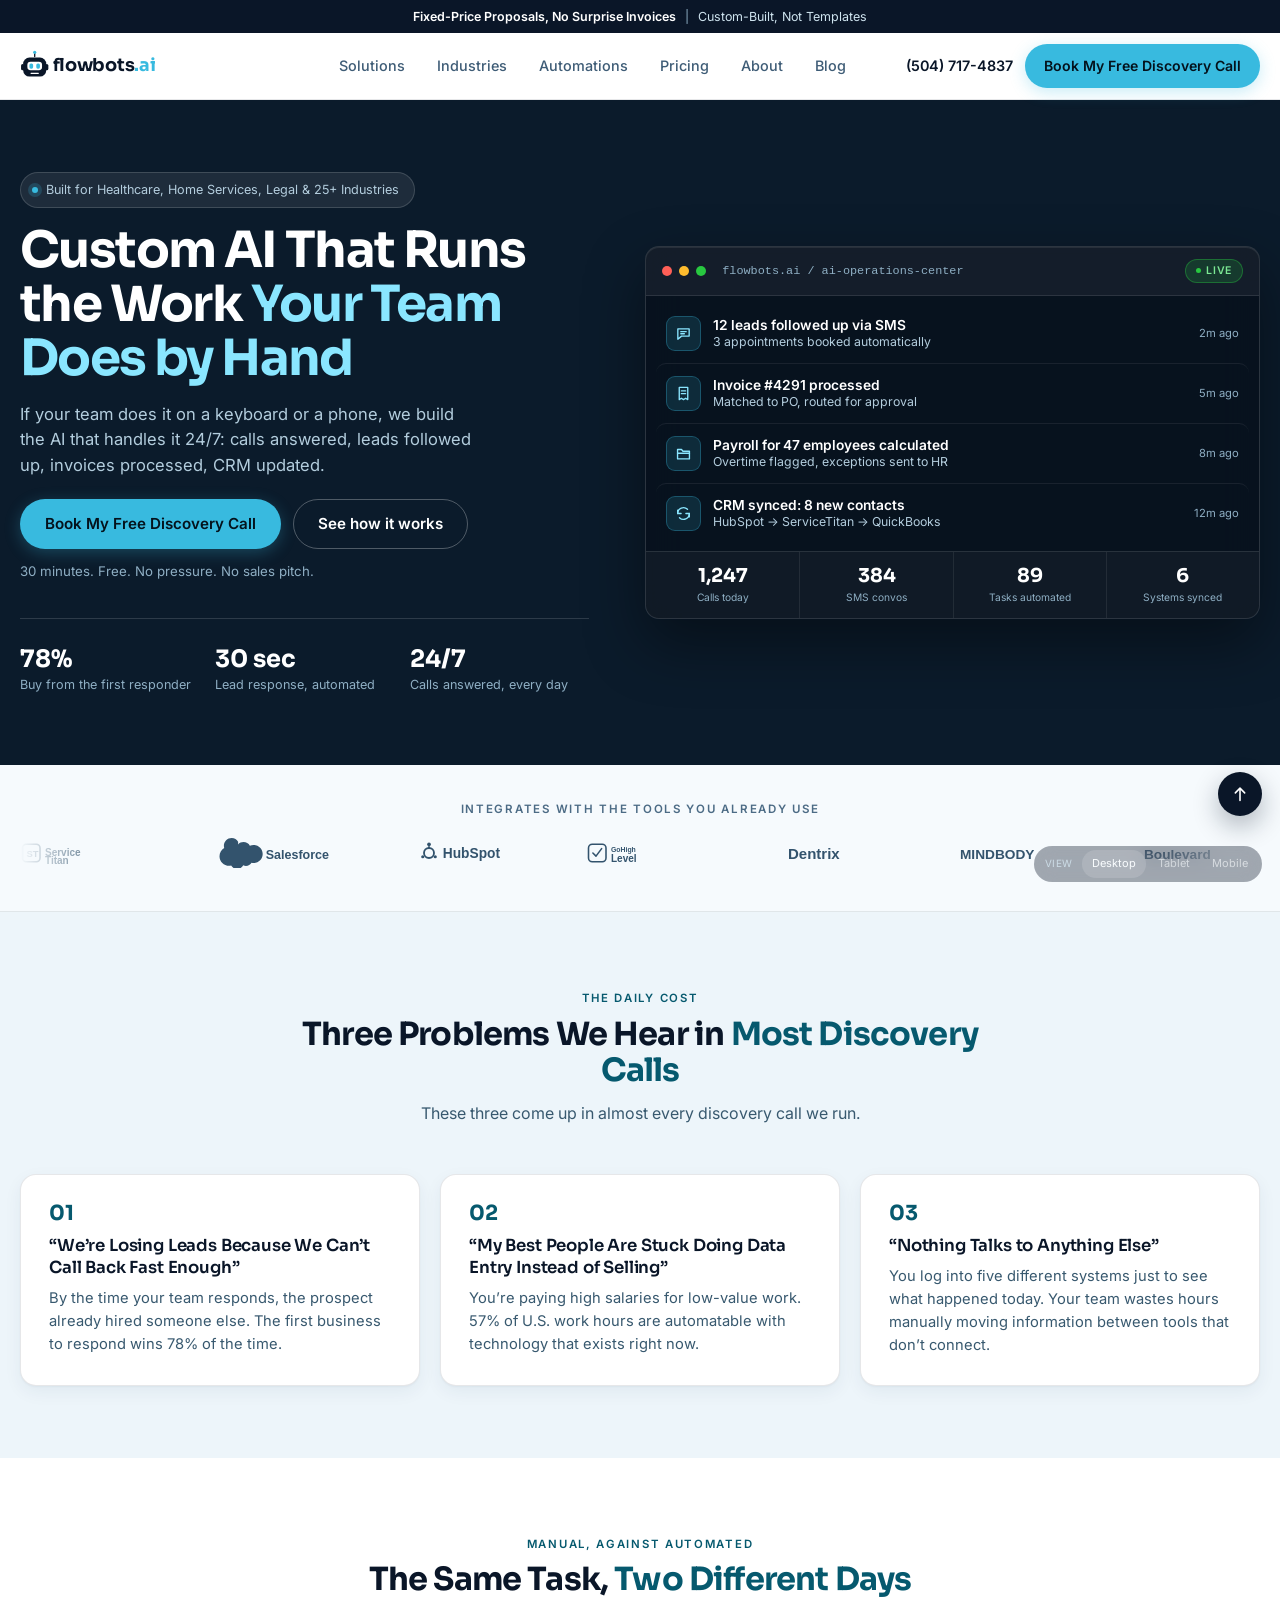
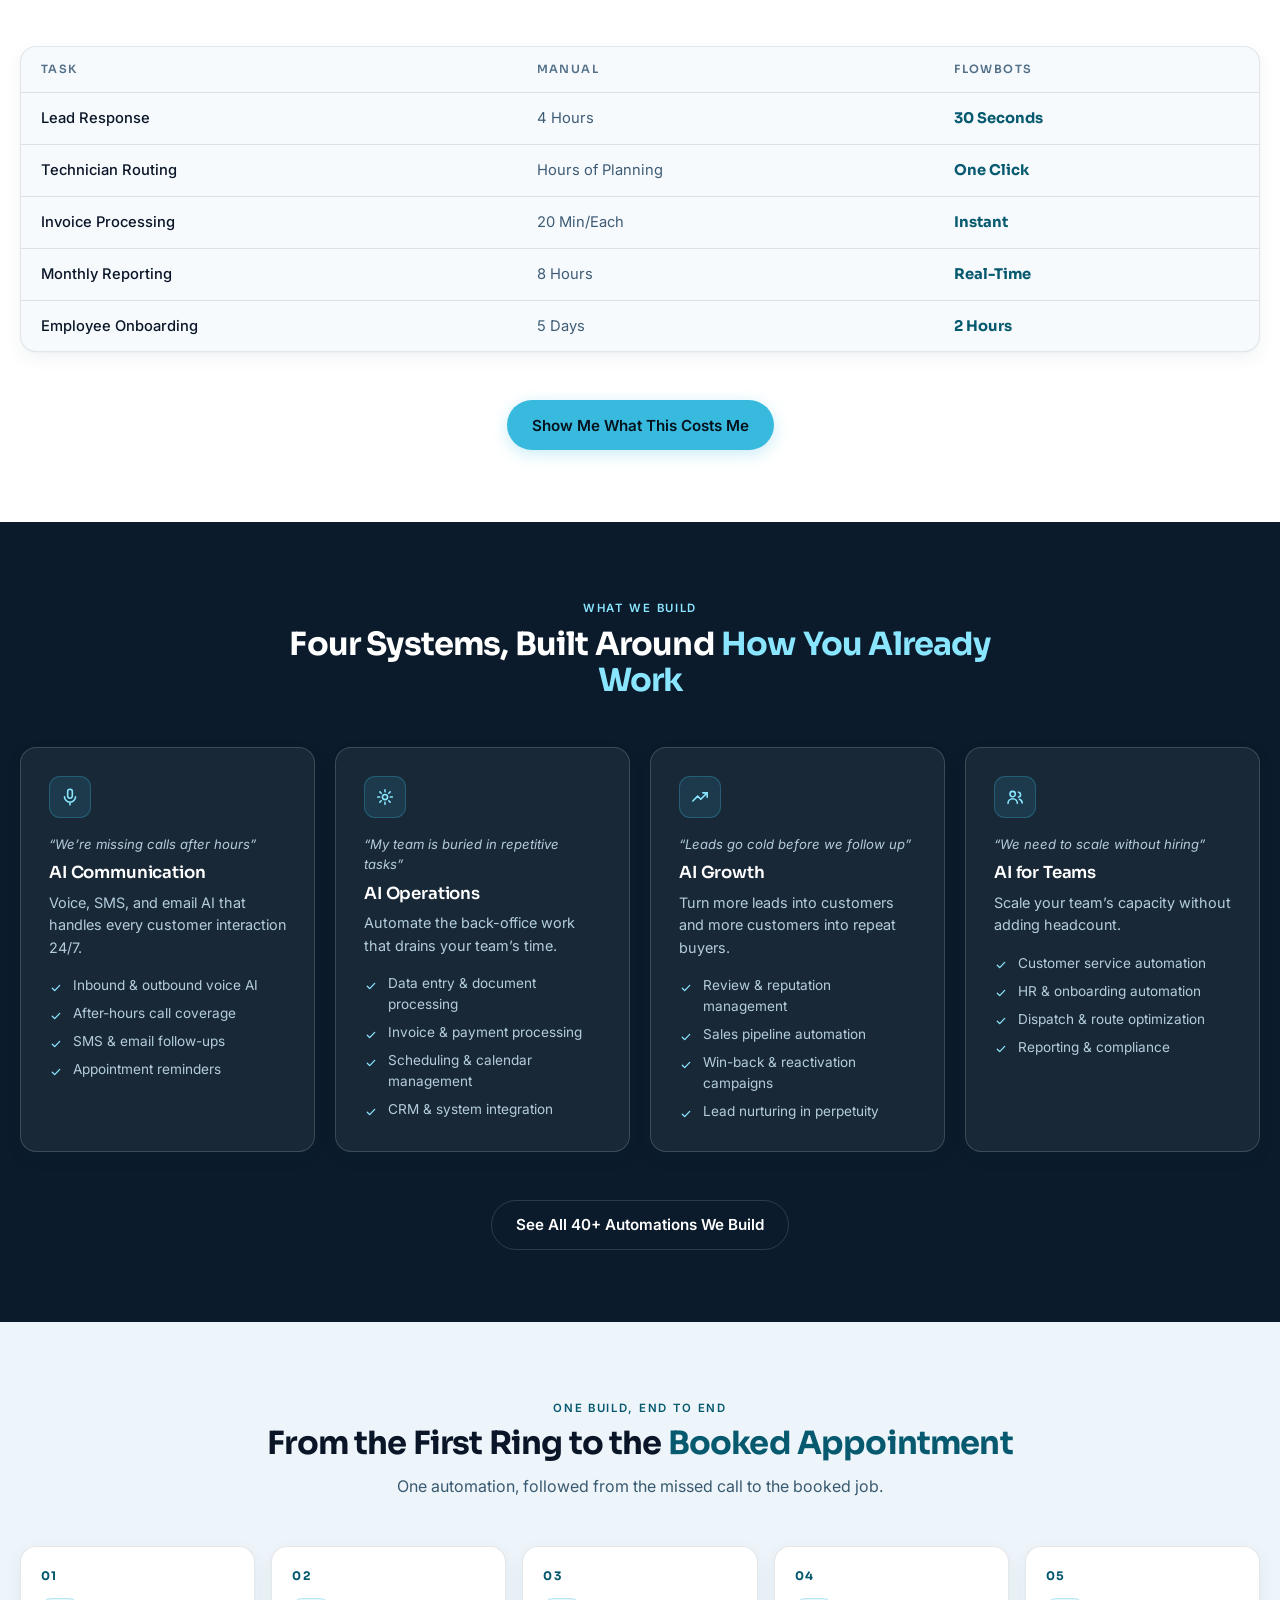
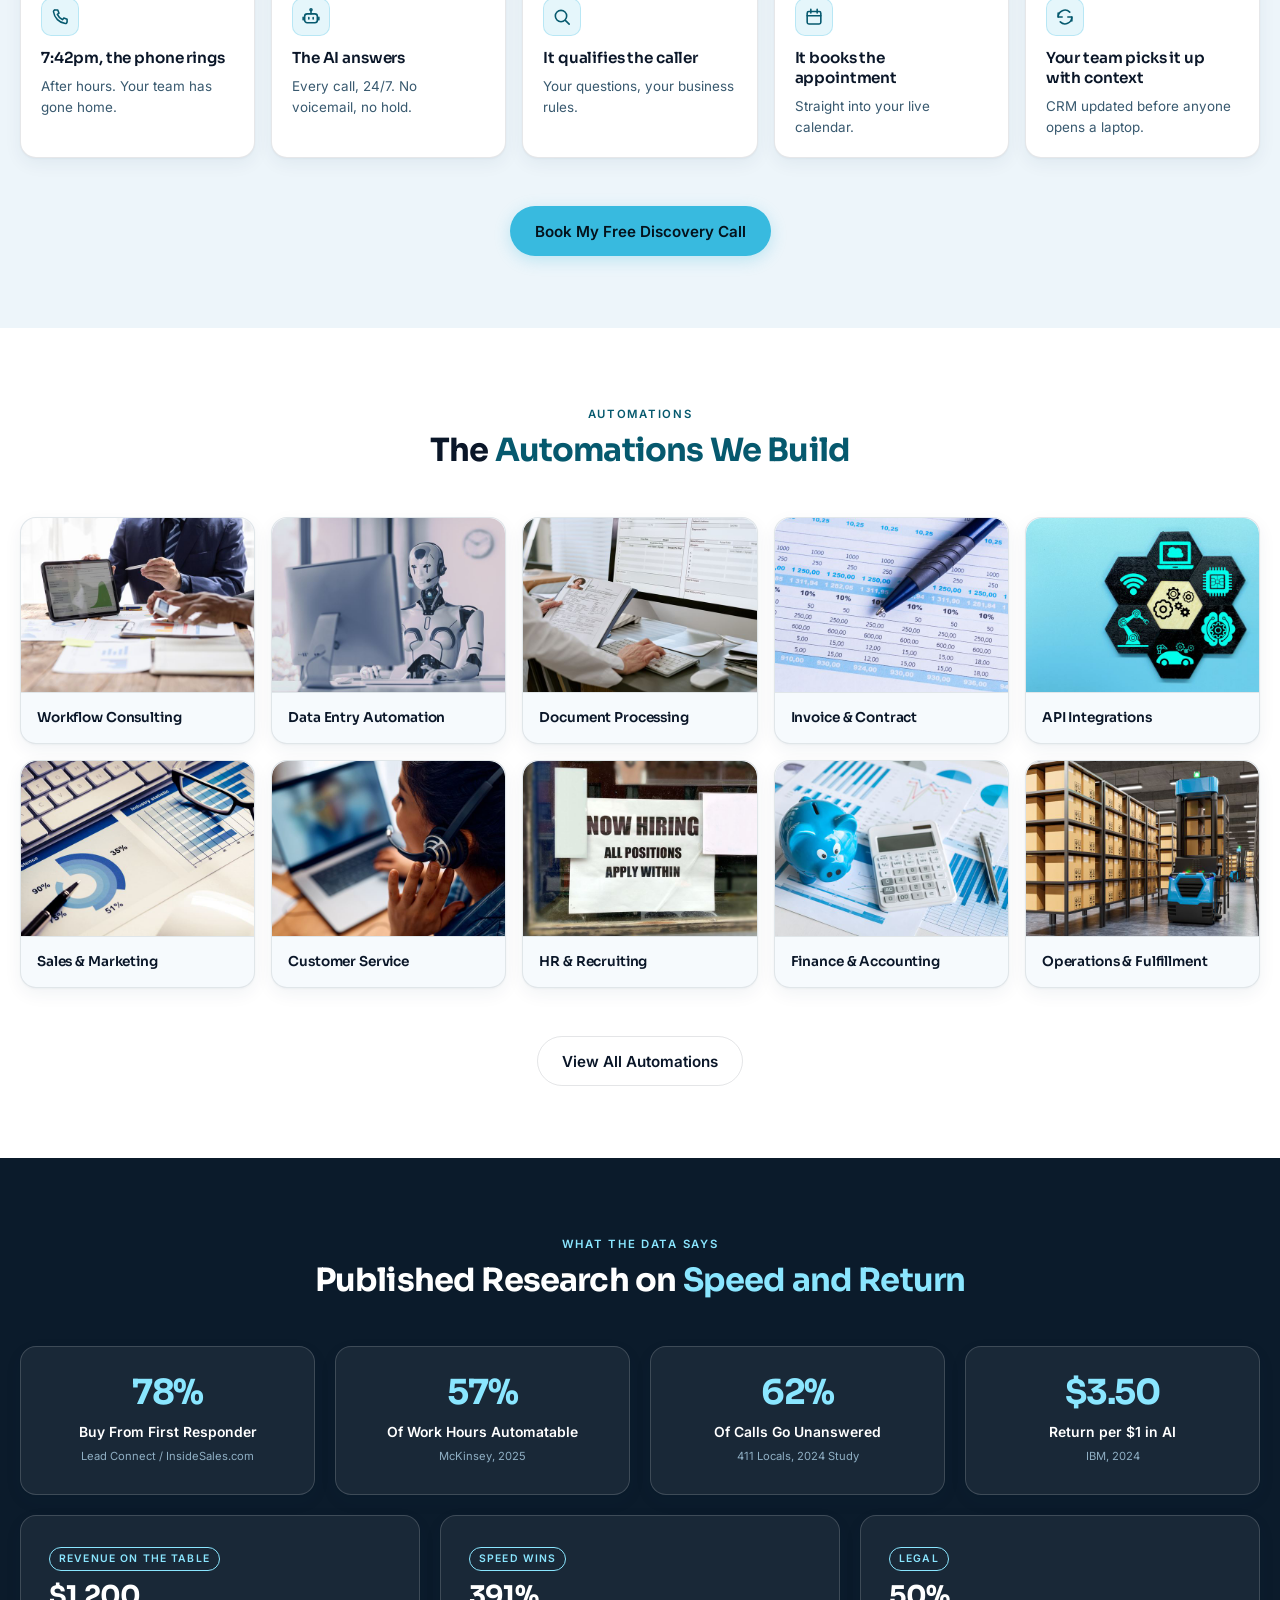
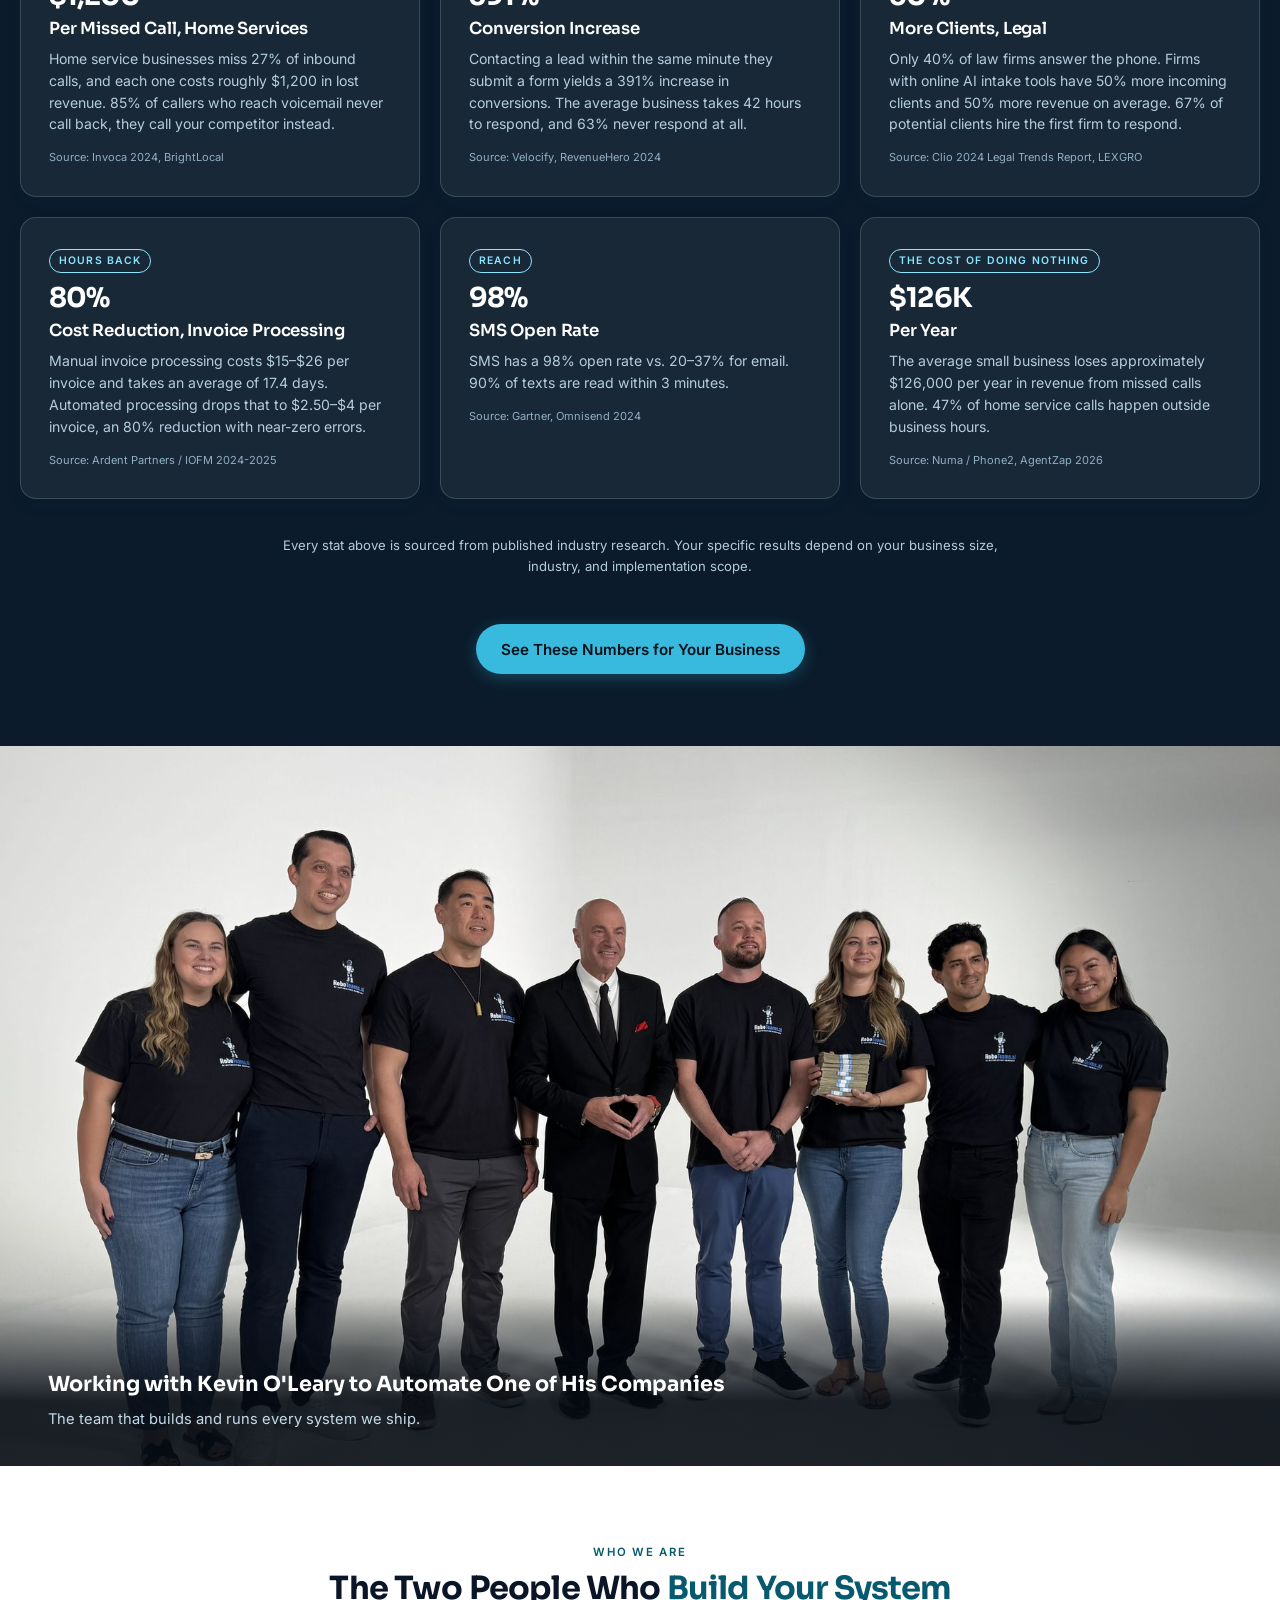
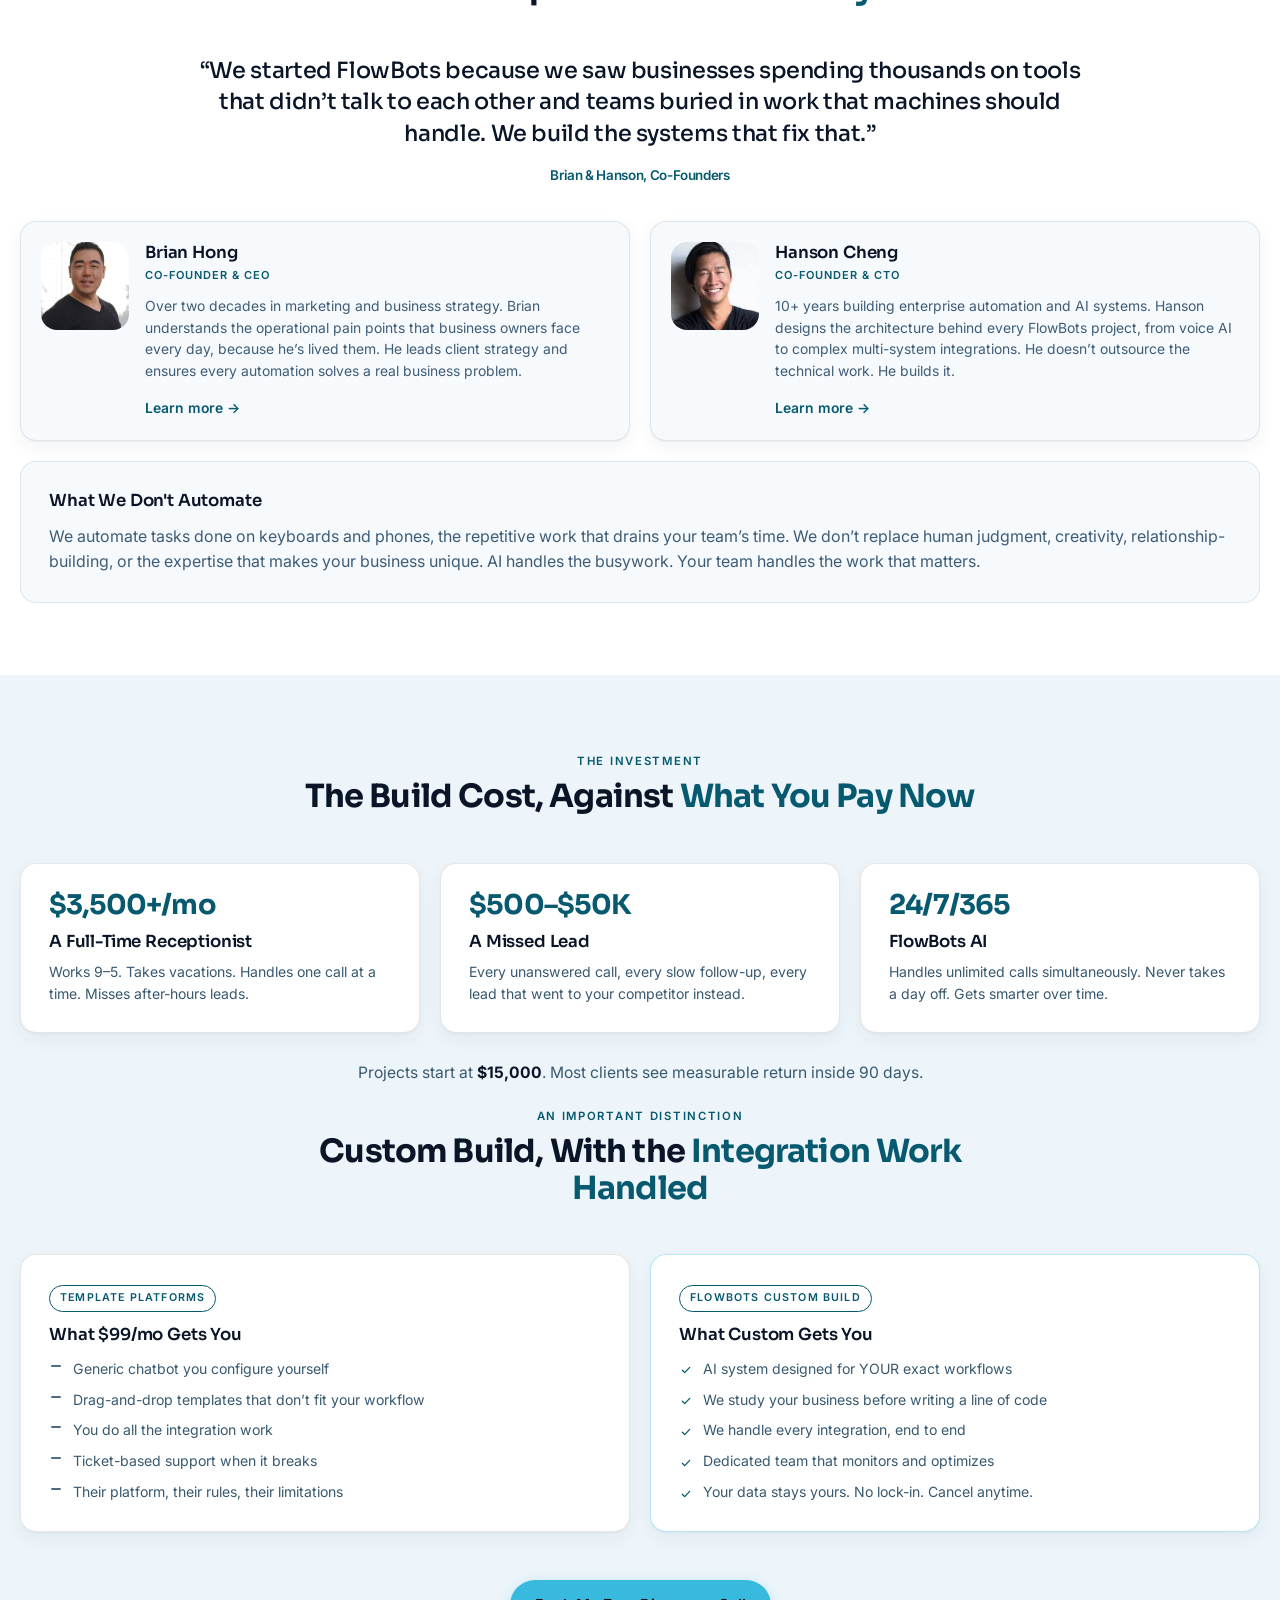
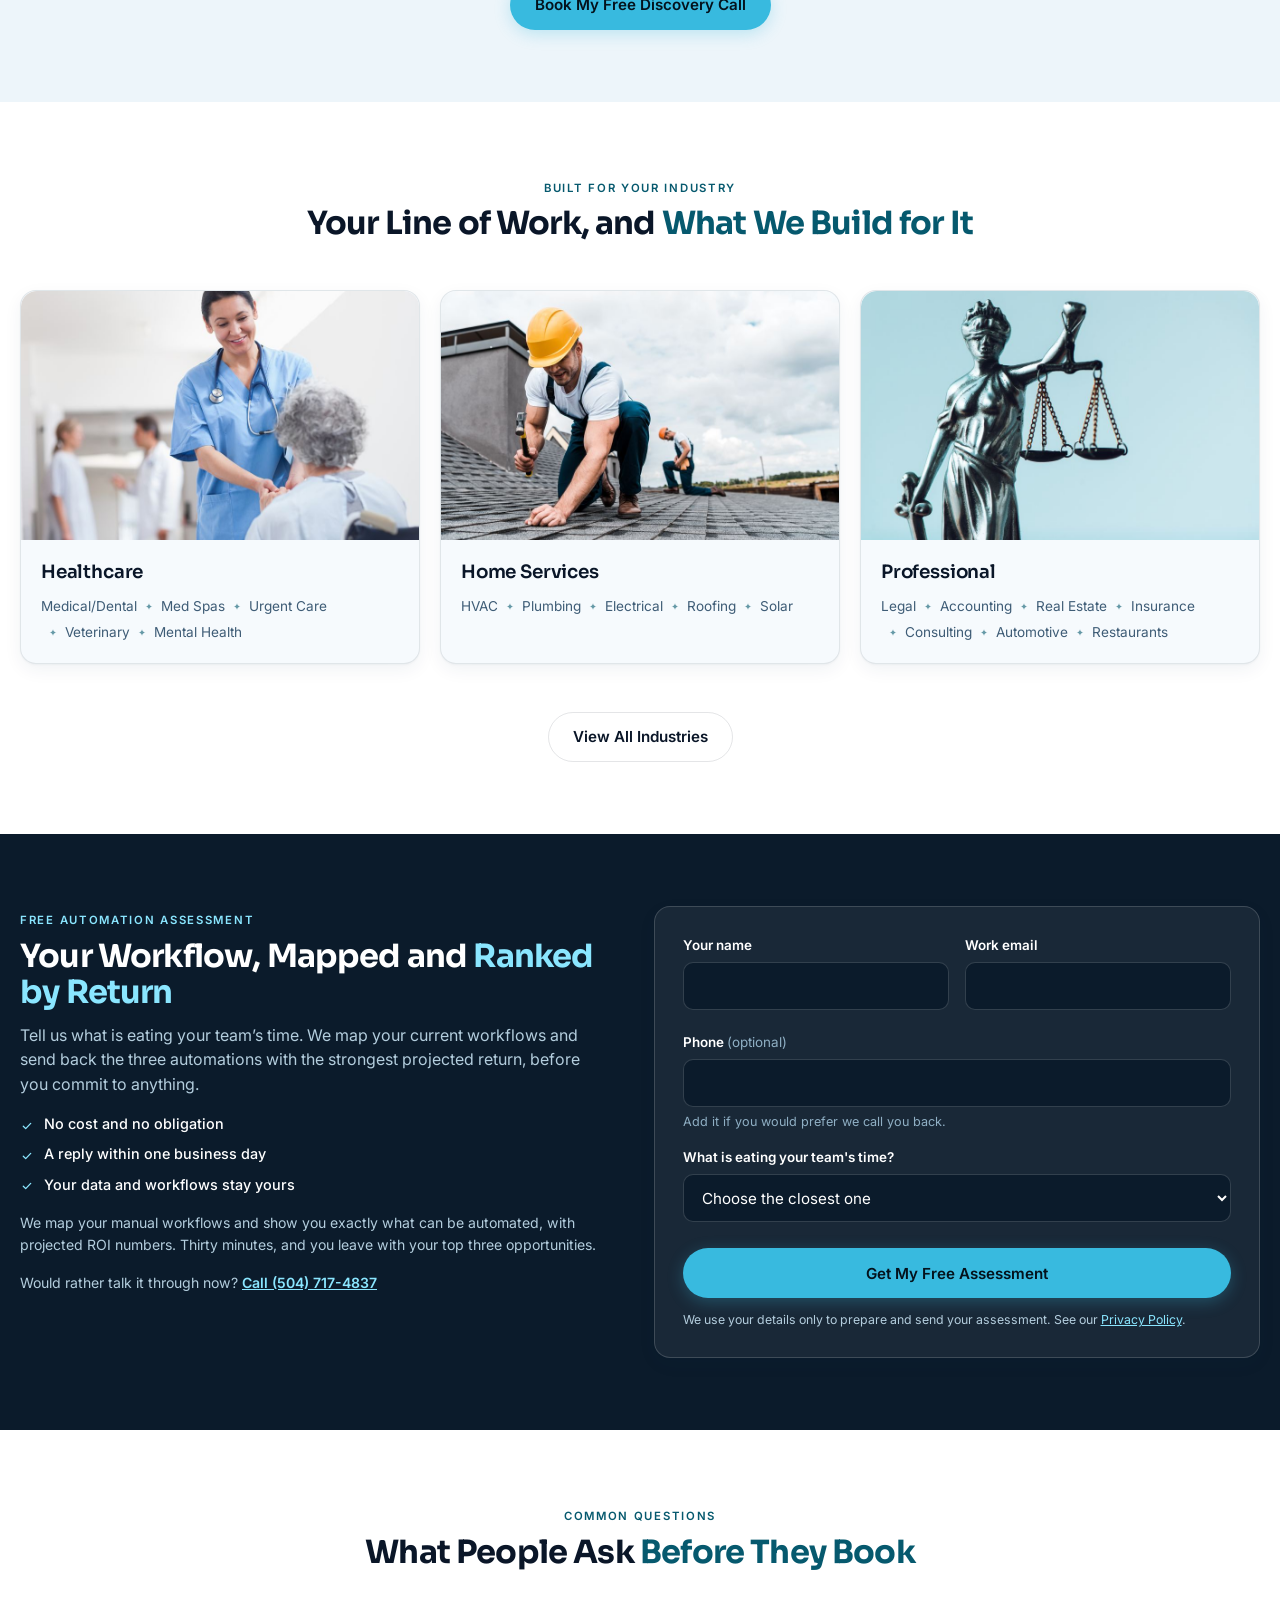
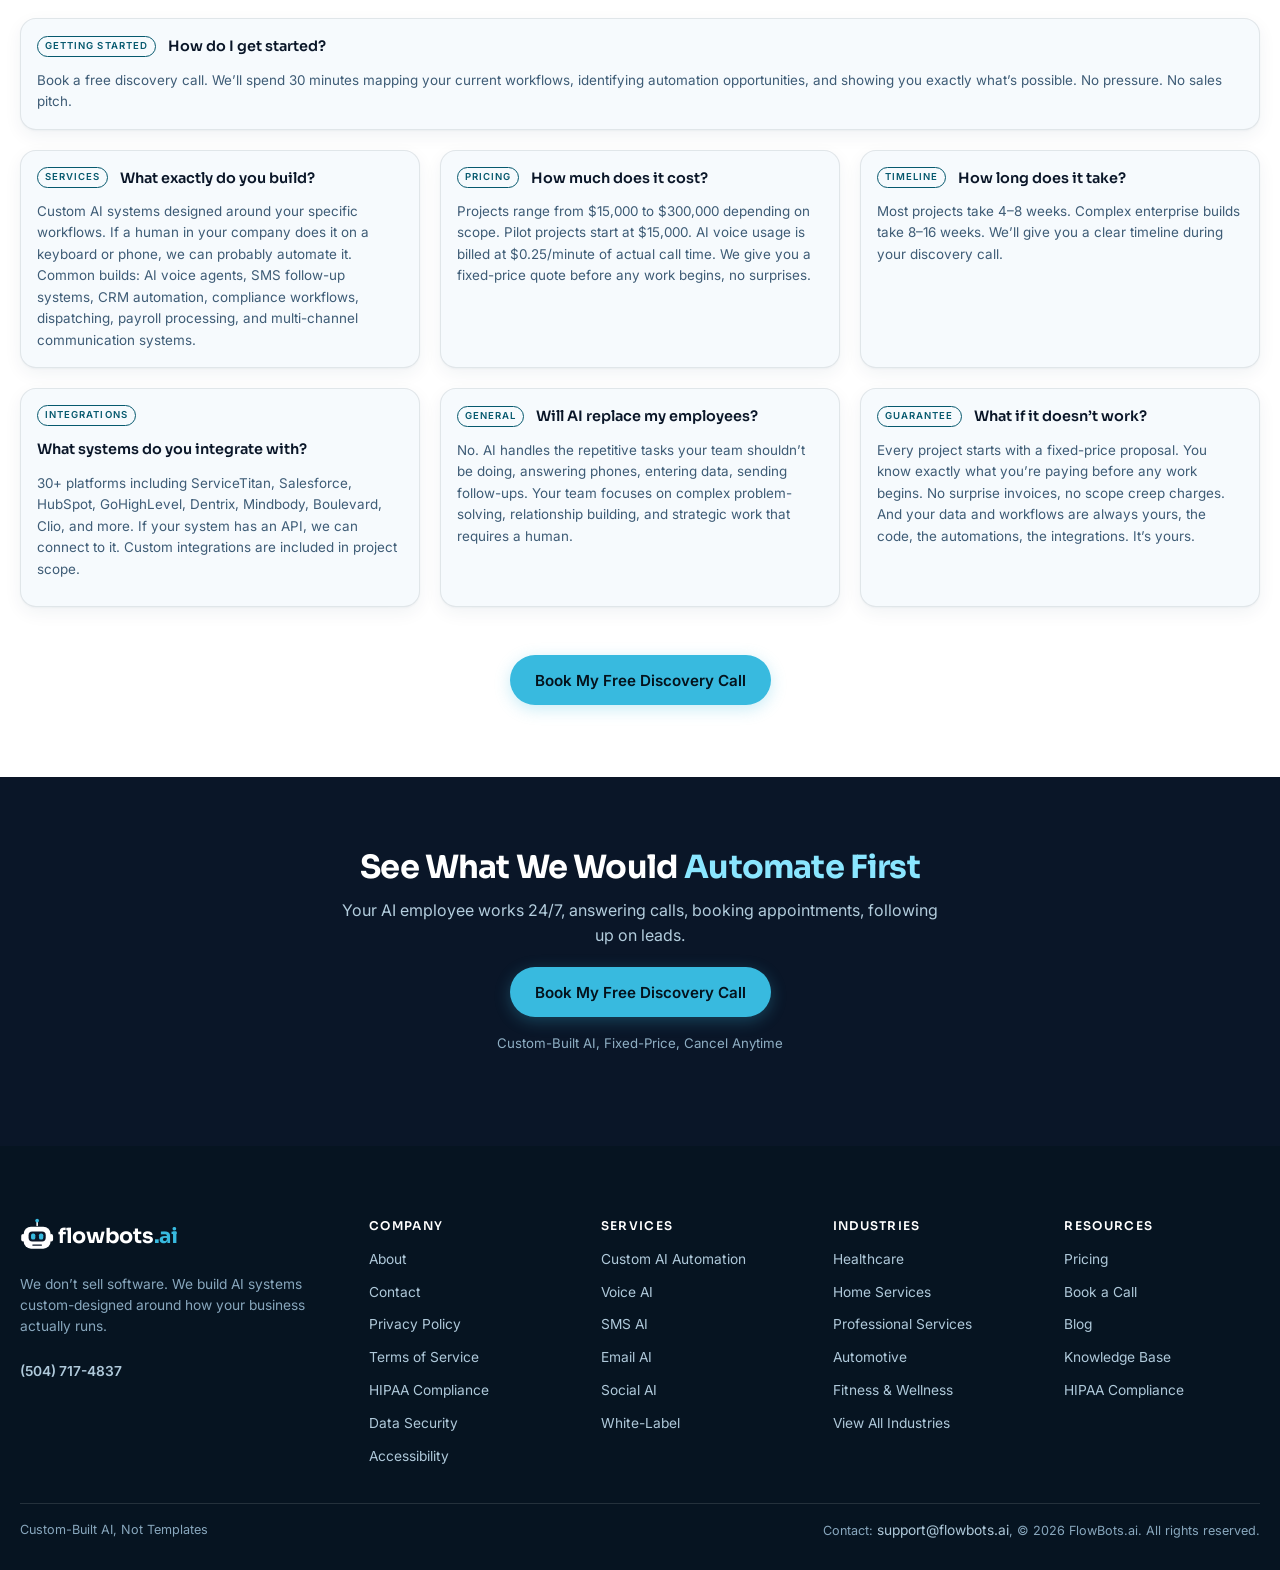
==== commit c9dd4ab4: "Nymph findings 3, 4 and 6: dead ends, CTA labels, mobile console 3 — DEAD-END CTAs. The hero's secon" ====
--- a/index.html
+++ b/index.html
@@ -8,7 +8,7 @@
 <link rel="preconnect" href="https://fonts.googleapis.com">
 <link rel="preconnect" href="https://fonts.gstatic.com" crossorigin>
 <link href="https://fonts.googleapis.com/css2?family=Sora:wght@500;600;700;800&family=Inter:wght@400;500;600&display=swap" rel="stylesheet">
-<link rel="stylesheet" href="style.css?v=32">
+<link rel="stylesheet" href="style.css?v=33">
 <script>try{if(!/[?&]motion=off/.test(location.search))document.documentElement.classList.add('motion-on');}catch(e){}</script>
 <!-- Scroll reveal, armed before first paint so nothing is ever
      seen and then hidden. Sets the switch only; app.js decides what to tag
@@ -36,7 +36,7 @@
     <ul class="nav-links"><li><a data-inert href="solutions.html">Solutions</a></li><li><a data-inert href="industries.html">Industries</a></li><li><a data-inert href="automations.html">Automations</a></li><li><a data-inert href="pricing.html">Pricing</a></li><li><a data-inert href="about.html">About</a></li><li><a data-inert href="blog.html">Blog</a></li></ul>
     <div class="nav-cta">
       <a class="nav-phone" href="tel:+15047174837" data-track="tel-click">(504) 717-4837</a>
-      <a class="btn btn-p btn-sm" href="https://www.flowbots.ai/book-call/" data-track="cta-book">Book a Call</a>
+      <a class="btn btn-p btn-sm" href="https://www.flowbots.ai/book-call/" data-track="cta-book">Book My Free Discovery Call</a>
       <button class="nav-tog" aria-expanded="false" aria-label="Open menu"><svg class="ico"><use href="#i-menu"></use></svg></button>
     </div>
   </div>
@@ -55,7 +55,7 @@
       <p class="lede">If your team does it on a keyboard or a phone, we build the AI that handles it 24/7: calls answered, leads followed up, invoices processed, CRM updated.</p>
       <div class="cta-row">
         <a class="btn btn-p" href="https://www.flowbots.ai/book-call/" data-track="cta-book">Book My Free Discovery Call</a>
-        <a data-inert class="btn btn-s" href="pricing.html">See how it works</a>
+        <a class="btn btn-s" href="#trace">See how it works</a>
       </div>
       <p class="micro">30 minutes. Free. No pressure. No sales pitch.</p>
       <ul class="hero-pts">
@@ -118,7 +118,7 @@
   </div>
 </div>
 
-<section class="sec t2 " id="cost"><div class="wrap"><div class="head"><span class="eyebrow">The Daily Cost</span><h2>Three Problems We Hear in <span class="grad">Most Discovery Calls</span></h2><p class="sub">These three come up in almost every discovery call we run.</p></div><div class="g3 probs"><article class="pb"><span class="pb-n">01</span><h3>&ldquo;We&rsquo;re Losing Leads Because We Can&rsquo;t Call Back Fast Enough&rdquo;</h3><p>By the time your team responds, the prospect already hired someone else. The first business to respond wins 78% of the time.</p></article><article class="pb"><span class="pb-n">02</span><h3>&ldquo;My Best People Are Stuck Doing Data Entry Instead of Selling&rdquo;</h3><p>You&rsquo;re paying high salaries for low-value work. 57% of U.S. work hours are automatable with technology that exists right now.</p></article><article class="pb"><span class="pb-n">03</span><h3>&ldquo;Nothing Talks to Anything Else&rdquo;</h3><p>You log into five different systems just to see what happened today. Your team wastes hours manually moving information between tools that don&rsquo;t connect.</p></article></div></div></section><section class="sec t1 " id="speed"><div class="wrap"><div class="head"><span class="eyebrow">Manual, Against Automated</span><h2>The Same Task, <span class="grad">Two Different Days</span></h2></div><div class="tw"><table><caption class="sr-only">Manual process time against FlowBots automated time</caption><thead><tr><th scope="col">Task</th><th scope="col">Manual</th><th scope="col">FlowBots</th></tr></thead><tbody><tr><td>Lead Response</td><td>4 Hours</td><td class="hi">30 Seconds</td></tr><tr><td>Technician Routing</td><td>Hours of Planning</td><td class="hi">One Click</td></tr><tr><td>Invoice Processing</td><td>20 Min/Each</td><td class="hi">Instant</td></tr><tr><td>Monthly Reporting</td><td>8 Hours</td><td class="hi">Real-Time</td></tr><tr><td>Employee Onboarding</td><td>5 Days</td><td class="hi">2 Hours</td></tr></tbody></table></div><p class="cta-c"><a class="btn btn-p" href="#assessment" data-track="cta-problems">Show Me What This Costs Me</a></p></div></section><section class="sec t3 " id="build"><div class="wrap"><div class="head"><span class="eyebrow">What We Build</span><h2>Four Systems, Built Around <span class="grad">How You Already Work</span></h2></div><div class="g4 builds"><article class="bc"><span class="bc-i" aria-hidden="true"><svg class="ico"><use href="#i-mic"></use></svg></span><p class="bc-q">&ldquo;We&rsquo;re missing calls after hours&rdquo;</p><h3>AI Communication</h3><p class="bc-p">Voice, SMS, and email AI that handles every customer interaction 24/7.</p><ul><li>Inbound &amp; outbound voice AI</li><li>After-hours call coverage</li><li>SMS &amp; email follow-ups</li><li>Appointment reminders</li></ul></article><article class="bc"><span class="bc-i" aria-hidden="true"><svg class="ico"><use href="#i-gear"></use></svg></span><p class="bc-q">&ldquo;My team is buried in repetitive tasks&rdquo;</p><h3>AI Operations</h3><p class="bc-p">Automate the back-office work that drains your team&rsquo;s time.</p><ul><li>Data entry &amp; document processing</li><li>Invoice &amp; payment processing</li><li>Scheduling &amp; calendar management</li><li>CRM &amp; system integration</li></ul></article><article class="bc"><span class="bc-i" aria-hidden="true"><svg class="ico"><use href="#i-trending"></use></svg></span><p class="bc-q">&ldquo;Leads go cold before we follow up&rdquo;</p><h3>AI Growth</h3><p class="bc-p">Turn more leads into customers and more customers into repeat buyers.</p><ul><li>Review &amp; reputation management</li><li>Sales pipeline automation</li><li>Win-back &amp; reactivation campaigns</li><li>Lead nurturing in perpetuity</li></ul></article><article class="bc"><span class="bc-i" aria-hidden="true"><svg class="ico"><use href="#i-users"></use></svg></span><p class="bc-q">&ldquo;We need to scale without hiring&rdquo;</p><h3>AI for Teams</h3><p class="bc-p">Scale your team&rsquo;s capacity without adding headcount.</p><ul><li>Customer service automation</li><li>HR &amp; onboarding automation</li><li>Dispatch &amp; route optimization</li><li>Reporting &amp; compliance</li></ul></article></div><p class="cta-c"><a data-inert class="btn btn-s" href="automations.html">See All 40+ Automations We Build</a></p></div></section><section class="sec t2 " id="trace"><div class="wrap"><div class="head"><span class="eyebrow">One Build, End to End</span><h2>From the First Ring to the <span class="grad">Booked Appointment</span></h2><p class="sub">One automation, followed from the missed call to the booked job.</p></div><ol class="g5 trace"><li class="tc"><span class="tc-n">01</span><span class="tc-i" aria-hidden="true"><svg class="ico"><use href="#i-phone"></use></svg></span><h3>7:42pm, the phone rings</h3><p>After hours. Your team has gone home.</p></li><li class="tc"><span class="tc-n">02</span><span class="tc-i" aria-hidden="true"><svg class="ico"><use href="#i-bot"></use></svg></span><h3>The AI answers</h3><p>Every call, 24/7. No voicemail, no hold.</p></li><li class="tc"><span class="tc-n">03</span><span class="tc-i" aria-hidden="true"><svg class="ico"><use href="#i-search"></use></svg></span><h3>It qualifies the caller</h3><p>Your questions, your business rules.</p></li><li class="tc"><span class="tc-n">04</span><span class="tc-i" aria-hidden="true"><svg class="ico"><use href="#i-calendar"></use></svg></span><h3>It books the appointment</h3><p>Straight into your live calendar.</p></li><li class="tc"><span class="tc-n">05</span><span class="tc-i" aria-hidden="true"><svg class="ico"><use href="#i-sync"></use></svg></span><h3>Your team picks it up with context</h3><p>CRM updated before anyone opens a laptop.</p></li></ol><p class="cta-c"><a class="btn btn-p" href="https://www.flowbots.ai/book-call/" data-track="cta-trace">Book My Free Discovery Call</a></p></div></section><section class="sec t1 " id="automations"><div class="wrap"><div class="head"><span class="eyebrow">Automations</span><h2>The <span class="grad">Automations We Build</span></h2></div><div class="g5 autos"><article class="ac"><img src="images/auto-workflow-consulting.jpg" alt="Two consultants reviewing performance charts on a tablet and printed reports" width="640" height="480" loading="lazy" decoding="async"><h3>Workflow Consulting</h3></article><article class="ac"><img src="images/auto-data-entry.jpg" alt="A humanoid robot working at a desktop computer" width="640" height="480" loading="lazy" decoding="async"><h3>Data Entry Automation</h3></article><article class="ac"><img src="images/auto-document-processing.jpg" alt="A clinician entering a paper patient record into an on-screen form" width="640" height="480" loading="lazy" decoding="async"><h3>Document Processing</h3></article><article class="ac"><img src="images/auto-invoice-contract.jpg" alt="A pen resting on a printed financial statement of line-item figures" width="640" height="480" loading="lazy" decoding="async"><h3>Invoice &amp; Contract</h3></article><article class="ac"><img src="images/auto-api-integrations.jpg" alt="Hexagon tiles showing connected cloud, wireless and processing icons" width="640" height="480" loading="lazy" decoding="async"><h3>API Integrations</h3></article><article class="ac"><img src="images/auto-sales-marketing.jpg" alt="Printed performance charts beside a keyboard and reading glasses" width="640" height="480" loading="lazy" decoding="async"><h3>Sales &amp; Marketing</h3></article><article class="ac"><img src="images/auto-customer-service.jpg" alt="A support agent wearing a headset while working at a laptop" width="640" height="480" loading="lazy" decoding="async"><h3>Customer Service</h3></article><article class="ac"><img src="images/auto-hr-recruiting.jpg" alt="A Now Hiring, all positions, apply within sign in a shop window" width="640" height="480" loading="lazy" decoding="async"><h3>HR &amp; Recruiting</h3></article><article class="ac"><img src="images/auto-finance-accounting.jpg" alt="A calculator and piggy bank resting on printed financial charts" width="640" height="480" loading="lazy" decoding="async"><h3>Finance &amp; Accounting</h3></article><article class="ac"><img src="images/auto-operations-fulfillment.jpg" alt="An automated warehouse robot moving between racked shelves of boxes" width="640" height="480" loading="lazy" decoding="async"><h3>Operations &amp; Fulfillment</h3></article></div><p class="cta-c"><a data-inert class="btn btn-s" href="automations.html">View All Automations</a></p></div></section><section class="sec t3 " id="delivers"><div class="wrap"><div class="head"><span class="eyebrow">What the Data Says</span><h2>Published Research on <span class="grad">Speed and Return</span></h2></div><div class="g4 stats"><div class="stat"><b class="countup" data-target="78" data-suffix="%">0%</b><span class="s-l">Buy From First Responder</span><span class="s-src">Lead Connect / InsideSales.com</span></div><div class="stat"><b class="countup" data-target="57" data-suffix="%">0%</b><span class="s-l">Of Work Hours Automatable</span><span class="s-src">McKinsey, 2025</span></div><div class="stat"><b class="countup" data-target="62" data-suffix="%">0%</b><span class="s-l">Of Calls Go Unanswered</span><span class="s-src">411 Locals, 2024 Study</span></div><div class="stat"><b class="countup" data-target="3.50" data-prefix="$">$0</b><span class="s-l">Return per $1 in AI</span><span class="s-src">IBM, 2024</span></div></div><div class="g3 proof"><article class="pc"><span class="pc-t">Revenue on the Table</span><b class="pc-n">$1,200</b><h3>Per Missed Call, Home Services</h3><p>Home service businesses miss 27% of inbound calls, and each one costs roughly $1,200 in lost revenue. 85% of callers who reach voicemail never call back, they call your competitor instead.</p><span class="pc-s">Source: Invoca 2024, BrightLocal</span></article><article class="pc"><span class="pc-t">Speed Wins</span><b class="pc-n">391%</b><h3>Conversion Increase</h3><p>Contacting a lead within the same minute they submit a form yields a 391% increase in conversions. The average business takes 42 hours to respond, and 63% never respond at all.</p><span class="pc-s">Source: Velocify, RevenueHero 2024</span></article><article class="pc"><span class="pc-t">Legal</span><b class="pc-n">50%</b><h3>More Clients, Legal</h3><p>Only 40% of law firms answer the phone. Firms with online AI intake tools have 50% more incoming clients and 50% more revenue on average. 67% of potential clients hire the first firm to respond.</p><span class="pc-s">Source: Clio 2024 Legal Trends Report, LEXGRO</span></article><article class="pc"><span class="pc-t">Hours Back</span><b class="pc-n">80%</b><h3>Cost Reduction, Invoice Processing</h3><p>Manual invoice processing costs $15&ndash;$26 per invoice and takes an average of 17.4 days. Automated processing drops that to $2.50&ndash;$4 per invoice, an 80% reduction with near-zero errors.</p><span class="pc-s">Source: Ardent Partners / IOFM 2024-2025</span></article><article class="pc"><span class="pc-t">Reach</span><b class="pc-n">98%</b><h3>SMS Open Rate</h3><p>SMS has a 98% open rate vs. 20&ndash;37% for email. 90% of texts are read within 3 minutes.</p><span class="pc-s">Source: Gartner, Omnisend 2024</span></article><article class="pc"><span class="pc-t">The Cost of Doing Nothing</span><b class="pc-n">$126K</b><h3>Per Year</h3><p>The average small business loses approximately $126,000 per year in revenue from missed calls alone. 47% of home service calls happen outside business hours.</p><span class="pc-s">Source: Numa / Phone2, AgentZap 2026</span></article></div><p class="srcnote">Every stat above is sourced from published industry research. Your specific results depend on your business size, industry, and implementation scope.</p><p class="cta-c"><a class="btn btn-p" href="#assessment" data-track="cta-data">See These Numbers for Your Business</a></p></div></section><section class="sec t4 ol-sec" id="oleary"><div class="wrap"><figure class="ol"><img src="images/team-oleary.jpg" width="1800" height="1013" alt="The FlowBots team with Kevin O'Leary" decoding="async" onerror="this.remove()"><figcaption><b>Working with Kevin O'Leary to Automate One of His Companies</b><span>The team that builds and runs every system we ship.</span></figcaption></figure></div></section><section class="sec t1 " id="founders"><div class="wrap"><div class="head"><span class="eyebrow">Who We Are</span><h2>The Two People Who <span class="grad">Build Your System</span></h2></div><blockquote class="quote">&ldquo;We started FlowBots because we saw businesses spending thousands on tools that didn&rsquo;t talk to each other and teams buried in work that machines should handle. We build the systems that fix that.&rdquo;<footer>Brian &amp; Hanson, Co-Founders</footer></blockquote><div class="g2 folks"><article class="fc"><img src="images/brian-hong.jpg" alt="Brian Hong, Co-Founder and CEO of FlowBots" width="224" height="224" loading="lazy" decoding="async"><div><h3>Brian Hong</h3><span class="fc-r">Co-Founder &amp; CEO</span><p>Over two decades in marketing and business strategy. Brian understands the operational pain points that business owners face every day, because he&rsquo;s lived them. He leads client strategy and ensures every automation solves a real business problem.</p><p><a data-inert href="bio.html">Learn more &rarr;</a></p></div></article><article class="fc"><img src="images/hanson-cheng.jpg" alt="Hanson Cheng, Co-Founder and CTO of FlowBots" width="224" height="224" loading="lazy" decoding="async"><div><h3>Hanson Cheng</h3><span class="fc-r">Co-Founder &amp; CTO</span><p>10+ years building enterprise automation and AI systems. Hanson designs the architecture behind every FlowBots project, from voice AI to complex multi-system integrations. He doesn&rsquo;t outsource the technical work. He builds it.</p><p><a data-inert href="bio.html#hanson">Learn more &rarr;</a></p></div></article></div><div class="note"><h3>What We Don't Automate</h3><p>We automate tasks done on keyboards and phones, the repetitive work that drains your team&rsquo;s time. We don&rsquo;t replace human judgment, creativity, relationship-building, or the expertise that makes your business unique. AI handles the busywork. Your team handles the work that matters.</p></div></div></section><section class="sec t2 " id="cost-why"><div class="wrap"><div class="head"><span class="eyebrow">The Investment</span><h2>The Build Cost, Against <span class="grad">What You Pay Now</span></h2></div><div class="g3 costs"><article class="cc"><b>$3,500+/mo</b><h3>A Full-Time Receptionist</h3><p>Works 9&ndash;5. Takes vacations. Handles one call at a time. Misses after-hours leads.</p></article><article class="cc"><b>$500&ndash;$50K</b><h3>A Missed Lead</h3><p>Every unanswered call, every slow follow-up, every lead that went to your competitor instead.</p></article><article class="cc"><b>24/7/365</b><h3>FlowBots AI</h3><p>Handles unlimited calls simultaneously. Never takes a day off. Gets smarter over time.</p></article></div><p class="pricenote">Projects start at <strong>$15,000</strong>. Most clients see measurable return inside 90 days.</p><div class="head"><span class="eyebrow">An Important Distinction</span><h2>Custom Build, With the <span class="grad">Integration Work Handled</span></h2></div><div class="g2 cmpwrap"><div class="cmp no"><span class="cmp-t">Template Platforms</span><h3>What $99/mo Gets You</h3><ul><li>Generic chatbot you configure yourself</li><li>Drag-and-drop templates that don&rsquo;t fit your workflow</li><li>You do all the integration work</li><li>Ticket-based support when it breaks</li><li>Their platform, their rules, their limitations</li></ul></div><div class="cmp yes"><span class="cmp-t">FlowBots Custom Build</span><h3>What Custom Gets You</h3><ul><li>AI system designed for YOUR exact workflows</li><li>We study your business before writing a line of code</li><li>We handle every integration, end to end</li><li>Dedicated team that monitors and optimizes</li><li>Your data stays yours. No lock-in. Cancel anytime.</li></ul></div></div><p class="cta-c"><a class="btn btn-p" href="https://www.flowbots.ai/book-call/" data-track="cta-strip-price">Book My Free Discovery Call</a></p></div></section><section class="sec t1 " id="industries"><div class="wrap"><div class="head"><span class="eyebrow">Built for Your Industry</span><h2>Your Line of Work, and <span class="grad">What We Build for It</span></h2></div><div class="g3 inds"><article class="ic"><img src="images/ind-healthcare.jpg" alt="A nurse in scrubs greeting a seated patient in a hospital corridor" width="880" height="660" loading="lazy" decoding="async"><div class="ic-b"><h3>Healthcare</h3><ul><li>Medical/Dental</li><li>Med Spas</li><li>Urgent Care</li><li>Veterinary</li><li>Mental Health</li></ul></div></article><article class="ic"><img src="images/ind-home-services.jpg" alt="Two roofers fitting shingles on a residential roof" width="880" height="660" loading="lazy" decoding="async"><div class="ic-b"><h3>Home Services</h3><ul><li>HVAC</li><li>Plumbing</li><li>Electrical</li><li>Roofing</li><li>Solar</li></ul></div></article><article class="ic"><img src="images/ind-professional.jpg" alt="A scales of justice statue against a pale blue background" width="880" height="660" loading="lazy" decoding="async"><div class="ic-b"><h3>Professional</h3><ul><li>Legal</li><li>Accounting</li><li>Real Estate</li><li>Insurance</li><li>Consulting</li><li>Automotive</li><li>Restaurants</li></ul></div></article></div><p class="cta-c"><a data-inert class="btn btn-s" href="industries.html">View All Industries</a></p></div></section><section class="sec t3 lead-sec" id="assessment"><div class="wrap">
+<section class="sec t2 " id="cost"><div class="wrap"><div class="head"><span class="eyebrow">The Daily Cost</span><h2>Three Problems We Hear in <span class="grad">Most Discovery Calls</span></h2><p class="sub">These three come up in almost every discovery call we run.</p></div><div class="g3 probs"><article class="pb"><span class="pb-n">01</span><h3>&ldquo;We&rsquo;re Losing Leads Because We Can&rsquo;t Call Back Fast Enough&rdquo;</h3><p>By the time your team responds, the prospect already hired someone else. The first business to respond wins 78% of the time.</p></article><article class="pb"><span class="pb-n">02</span><h3>&ldquo;My Best People Are Stuck Doing Data Entry Instead of Selling&rdquo;</h3><p>You&rsquo;re paying high salaries for low-value work. 57% of U.S. work hours are automatable with technology that exists right now.</p></article><article class="pb"><span class="pb-n">03</span><h3>&ldquo;Nothing Talks to Anything Else&rdquo;</h3><p>You log into five different systems just to see what happened today. Your team wastes hours manually moving information between tools that don&rsquo;t connect.</p></article></div></div></section><section class="sec t1 " id="speed"><div class="wrap"><div class="head"><span class="eyebrow">Manual, Against Automated</span><h2>The Same Task, <span class="grad">Two Different Days</span></h2></div><div class="tw"><table><caption class="sr-only">Manual process time against FlowBots automated time</caption><thead><tr><th scope="col">Task</th><th scope="col">Manual</th><th scope="col">FlowBots</th></tr></thead><tbody><tr><td>Lead Response</td><td>4 Hours</td><td class="hi">30 Seconds</td></tr><tr><td>Technician Routing</td><td>Hours of Planning</td><td class="hi">One Click</td></tr><tr><td>Invoice Processing</td><td>20 Min/Each</td><td class="hi">Instant</td></tr><tr><td>Monthly Reporting</td><td>8 Hours</td><td class="hi">Real-Time</td></tr><tr><td>Employee Onboarding</td><td>5 Days</td><td class="hi">2 Hours</td></tr></tbody></table></div><p class="cta-c"><a class="btn btn-p" href="#assessment" data-track="cta-problems">Show Me What This Costs Me</a></p></div></section><section class="sec t3 " id="build"><div class="wrap"><div class="head"><span class="eyebrow">What We Build</span><h2>Four Systems, Built Around <span class="grad">How You Already Work</span></h2></div><div class="g4 builds"><article class="bc"><span class="bc-i" aria-hidden="true"><svg class="ico"><use href="#i-mic"></use></svg></span><p class="bc-q">&ldquo;We&rsquo;re missing calls after hours&rdquo;</p><h3>AI Communication</h3><p class="bc-p">Voice, SMS, and email AI that handles every customer interaction 24/7.</p><ul><li>Inbound &amp; outbound voice AI</li><li>After-hours call coverage</li><li>SMS &amp; email follow-ups</li><li>Appointment reminders</li></ul></article><article class="bc"><span class="bc-i" aria-hidden="true"><svg class="ico"><use href="#i-gear"></use></svg></span><p class="bc-q">&ldquo;My team is buried in repetitive tasks&rdquo;</p><h3>AI Operations</h3><p class="bc-p">Automate the back-office work that drains your team&rsquo;s time.</p><ul><li>Data entry &amp; document processing</li><li>Invoice &amp; payment processing</li><li>Scheduling &amp; calendar management</li><li>CRM &amp; system integration</li></ul></article><article class="bc"><span class="bc-i" aria-hidden="true"><svg class="ico"><use href="#i-trending"></use></svg></span><p class="bc-q">&ldquo;Leads go cold before we follow up&rdquo;</p><h3>AI Growth</h3><p class="bc-p">Turn more leads into customers and more customers into repeat buyers.</p><ul><li>Review &amp; reputation management</li><li>Sales pipeline automation</li><li>Win-back &amp; reactivation campaigns</li><li>Lead nurturing in perpetuity</li></ul></article><article class="bc"><span class="bc-i" aria-hidden="true"><svg class="ico"><use href="#i-users"></use></svg></span><p class="bc-q">&ldquo;We need to scale without hiring&rdquo;</p><h3>AI for Teams</h3><p class="bc-p">Scale your team&rsquo;s capacity without adding headcount.</p><ul><li>Customer service automation</li><li>HR &amp; onboarding automation</li><li>Dispatch &amp; route optimization</li><li>Reporting &amp; compliance</li></ul></article></div><p class="cta-c"><a class="btn btn-s" href="#automations">See All 40+ Automations We Build</a></p></div></section><section class="sec t2 " id="trace"><div class="wrap"><div class="head"><span class="eyebrow">One Build, End to End</span><h2>From the First Ring to the <span class="grad">Booked Appointment</span></h2><p class="sub">One automation, followed from the missed call to the booked job.</p></div><ol class="g5 trace"><li class="tc"><span class="tc-n">01</span><span class="tc-i" aria-hidden="true"><svg class="ico"><use href="#i-phone"></use></svg></span><h3>7:42pm, the phone rings</h3><p>After hours. Your team has gone home.</p></li><li class="tc"><span class="tc-n">02</span><span class="tc-i" aria-hidden="true"><svg class="ico"><use href="#i-bot"></use></svg></span><h3>The AI answers</h3><p>Every call, 24/7. No voicemail, no hold.</p></li><li class="tc"><span class="tc-n">03</span><span class="tc-i" aria-hidden="true"><svg class="ico"><use href="#i-search"></use></svg></span><h3>It qualifies the caller</h3><p>Your questions, your business rules.</p></li><li class="tc"><span class="tc-n">04</span><span class="tc-i" aria-hidden="true"><svg class="ico"><use href="#i-calendar"></use></svg></span><h3>It books the appointment</h3><p>Straight into your live calendar.</p></li><li class="tc"><span class="tc-n">05</span><span class="tc-i" aria-hidden="true"><svg class="ico"><use href="#i-sync"></use></svg></span><h3>Your team picks it up with context</h3><p>CRM updated before anyone opens a laptop.</p></li></ol><p class="cta-c"><a class="btn btn-p" href="https://www.flowbots.ai/book-call/" data-track="cta-trace">Book My Free Discovery Call</a></p></div></section><section class="sec t1 " id="automations"><div class="wrap"><div class="head"><span class="eyebrow">Automations</span><h2>The <span class="grad">Automations We Build</span></h2></div><div class="g5 autos"><article class="ac"><img src="images/auto-workflow-consulting.jpg" alt="Two consultants reviewing performance charts on a tablet and printed reports" width="640" height="480" loading="lazy" decoding="async"><h3>Workflow Consulting</h3></article><article class="ac"><img src="images/auto-data-entry.jpg" alt="A humanoid robot working at a desktop computer" width="640" height="480" loading="lazy" decoding="async"><h3>Data Entry Automation</h3></article><article class="ac"><img src="images/auto-document-processing.jpg" alt="A clinician entering a paper patient record into an on-screen form" width="640" height="480" loading="lazy" decoding="async"><h3>Document Processing</h3></article><article class="ac"><img src="images/auto-invoice-contract.jpg" alt="A pen resting on a printed financial statement of line-item figures" width="640" height="480" loading="lazy" decoding="async"><h3>Invoice &amp; Contract</h3></article><article class="ac"><img src="images/auto-api-integrations.jpg" alt="Hexagon tiles showing connected cloud, wireless and processing icons" width="640" height="480" loading="lazy" decoding="async"><h3>API Integrations</h3></article><article class="ac"><img src="images/auto-sales-marketing.jpg" alt="Printed performance charts beside a keyboard and reading glasses" width="640" height="480" loading="lazy" decoding="async"><h3>Sales &amp; Marketing</h3></article><article class="ac"><img src="images/auto-customer-service.jpg" alt="A support agent wearing a headset while working at a laptop" width="640" height="480" loading="lazy" decoding="async"><h3>Customer Service</h3></article><article class="ac"><img src="images/auto-hr-recruiting.jpg" alt="A Now Hiring, all positions, apply within sign in a shop window" width="640" height="480" loading="lazy" decoding="async"><h3>HR &amp; Recruiting</h3></article><article class="ac"><img src="images/auto-finance-accounting.jpg" alt="A calculator and piggy bank resting on printed financial charts" width="640" height="480" loading="lazy" decoding="async"><h3>Finance &amp; Accounting</h3></article><article class="ac"><img src="images/auto-operations-fulfillment.jpg" alt="An automated warehouse robot moving between racked shelves of boxes" width="640" height="480" loading="lazy" decoding="async"><h3>Operations &amp; Fulfillment</h3></article></div><p class="cta-c"><a data-inert class="btn btn-s" href="automations.html">View All Automations</a></p></div></section><section class="sec t3 " id="delivers"><div class="wrap"><div class="head"><span class="eyebrow">What the Data Says</span><h2>Published Research on <span class="grad">Speed and Return</span></h2></div><div class="g4 stats"><div class="stat"><b class="countup" data-target="78" data-suffix="%">0%</b><span class="s-l">Buy From First Responder</span><span class="s-src">Lead Connect / InsideSales.com</span></div><div class="stat"><b class="countup" data-target="57" data-suffix="%">0%</b><span class="s-l">Of Work Hours Automatable</span><span class="s-src">McKinsey, 2025</span></div><div class="stat"><b class="countup" data-target="62" data-suffix="%">0%</b><span class="s-l">Of Calls Go Unanswered</span><span class="s-src">411 Locals, 2024 Study</span></div><div class="stat"><b class="countup" data-target="3.50" data-prefix="$">$0</b><span class="s-l">Return per $1 in AI</span><span class="s-src">IBM, 2024</span></div></div><div class="g3 proof"><article class="pc"><span class="pc-t">Revenue on the Table</span><b class="pc-n">$1,200</b><h3>Per Missed Call, Home Services</h3><p>Home service businesses miss 27% of inbound calls, and each one costs roughly $1,200 in lost revenue. 85% of callers who reach voicemail never call back, they call your competitor instead.</p><span class="pc-s">Source: Invoca 2024, BrightLocal</span></article><article class="pc"><span class="pc-t">Speed Wins</span><b class="pc-n">391%</b><h3>Conversion Increase</h3><p>Contacting a lead within the same minute they submit a form yields a 391% increase in conversions. The average business takes 42 hours to respond, and 63% never respond at all.</p><span class="pc-s">Source: Velocify, RevenueHero 2024</span></article><article class="pc"><span class="pc-t">Legal</span><b class="pc-n">50%</b><h3>More Clients, Legal</h3><p>Only 40% of law firms answer the phone. Firms with online AI intake tools have 50% more incoming clients and 50% more revenue on average. 67% of potential clients hire the first firm to respond.</p><span class="pc-s">Source: Clio 2024 Legal Trends Report, LEXGRO</span></article><article class="pc"><span class="pc-t">Hours Back</span><b class="pc-n">80%</b><h3>Cost Reduction, Invoice Processing</h3><p>Manual invoice processing costs $15&ndash;$26 per invoice and takes an average of 17.4 days. Automated processing drops that to $2.50&ndash;$4 per invoice, an 80% reduction with near-zero errors.</p><span class="pc-s">Source: Ardent Partners / IOFM 2024-2025</span></article><article class="pc"><span class="pc-t">Reach</span><b class="pc-n">98%</b><h3>SMS Open Rate</h3><p>SMS has a 98% open rate vs. 20&ndash;37% for email. 90% of texts are read within 3 minutes.</p><span class="pc-s">Source: Gartner, Omnisend 2024</span></article><article class="pc"><span class="pc-t">The Cost of Doing Nothing</span><b class="pc-n">$126K</b><h3>Per Year</h3><p>The average small business loses approximately $126,000 per year in revenue from missed calls alone. 47% of home service calls happen outside business hours.</p><span class="pc-s">Source: Numa / Phone2, AgentZap 2026</span></article></div><p class="srcnote">Every stat above is sourced from published industry research. Your specific results depend on your business size, industry, and implementation scope.</p><p class="cta-c"><a class="btn btn-p" href="#assessment" data-track="cta-data">See These Numbers for Your Business</a></p></div></section><section class="sec t4 ol-sec" id="oleary"><div class="wrap"><figure class="ol"><img src="images/team-oleary.jpg" width="1800" height="1013" alt="The FlowBots team with Kevin O'Leary" decoding="async" onerror="this.remove()"><figcaption><b>Working with Kevin O'Leary to Automate One of His Companies</b><span>The team that builds and runs every system we ship.</span></figcaption></figure></div></section><section class="sec t1 " id="founders"><div class="wrap"><div class="head"><span class="eyebrow">Who We Are</span><h2>The Two People Who <span class="grad">Build Your System</span></h2></div><blockquote class="quote">&ldquo;We started FlowBots because we saw businesses spending thousands on tools that didn&rsquo;t talk to each other and teams buried in work that machines should handle. We build the systems that fix that.&rdquo;<footer>Brian &amp; Hanson, Co-Founders</footer></blockquote><div class="g2 folks"><article class="fc"><img src="images/brian-hong.jpg" alt="Brian Hong, Co-Founder and CEO of FlowBots" width="224" height="224" loading="lazy" decoding="async"><div><h3>Brian Hong</h3><span class="fc-r">Co-Founder &amp; CEO</span><p>Over two decades in marketing and business strategy. Brian understands the operational pain points that business owners face every day, because he&rsquo;s lived them. He leads client strategy and ensures every automation solves a real business problem.</p><p><a data-inert href="bio.html">Learn more &rarr;</a></p></div></article><article class="fc"><img src="images/hanson-cheng.jpg" alt="Hanson Cheng, Co-Founder and CTO of FlowBots" width="224" height="224" loading="lazy" decoding="async"><div><h3>Hanson Cheng</h3><span class="fc-r">Co-Founder &amp; CTO</span><p>10+ years building enterprise automation and AI systems. Hanson designs the architecture behind every FlowBots project, from voice AI to complex multi-system integrations. He doesn&rsquo;t outsource the technical work. He builds it.</p><p><a data-inert href="bio.html#hanson">Learn more &rarr;</a></p></div></article></div><div class="note"><h3>What We Don't Automate</h3><p>We automate tasks done on keyboards and phones, the repetitive work that drains your team&rsquo;s time. We don&rsquo;t replace human judgment, creativity, relationship-building, or the expertise that makes your business unique. AI handles the busywork. Your team handles the work that matters.</p></div></div></section><section class="sec t2 " id="cost-why"><div class="wrap"><div class="head"><span class="eyebrow">The Investment</span><h2>The Build Cost, Against <span class="grad">What You Pay Now</span></h2></div><div class="g3 costs"><article class="cc"><b>$3,500+/mo</b><h3>A Full-Time Receptionist</h3><p>Works 9&ndash;5. Takes vacations. Handles one call at a time. Misses after-hours leads.</p></article><article class="cc"><b>$500&ndash;$50K</b><h3>A Missed Lead</h3><p>Every unanswered call, every slow follow-up, every lead that went to your competitor instead.</p></article><article class="cc"><b>24/7/365</b><h3>FlowBots AI</h3><p>Handles unlimited calls simultaneously. Never takes a day off. Gets smarter over time.</p></article></div><p class="pricenote">Projects start at <strong>$15,000</strong>. Most clients see measurable return inside 90 days.</p><div class="head"><span class="eyebrow">An Important Distinction</span><h2>Custom Build, With the <span class="grad">Integration Work Handled</span></h2></div><div class="g2 cmpwrap"><div class="cmp no"><span class="cmp-t">Template Platforms</span><h3>What $99/mo Gets You</h3><ul><li>Generic chatbot you configure yourself</li><li>Drag-and-drop templates that don&rsquo;t fit your workflow</li><li>You do all the integration work</li><li>Ticket-based support when it breaks</li><li>Their platform, their rules, their limitations</li></ul></div><div class="cmp yes"><span class="cmp-t">FlowBots Custom Build</span><h3>What Custom Gets You</h3><ul><li>AI system designed for YOUR exact workflows</li><li>We study your business before writing a line of code</li><li>We handle every integration, end to end</li><li>Dedicated team that monitors and optimizes</li><li>Your data stays yours. No lock-in. Cancel anytime.</li></ul></div></div><p class="cta-c"><a class="btn btn-p" href="https://www.flowbots.ai/book-call/" data-track="cta-strip-price">Book My Free Discovery Call</a></p></div></section><section class="sec t1 " id="industries"><div class="wrap"><div class="head"><span class="eyebrow">Built for Your Industry</span><h2>Your Line of Work, and <span class="grad">What We Build for It</span></h2></div><div class="g3 inds"><article class="ic"><img src="images/ind-healthcare.jpg" alt="A nurse in scrubs greeting a seated patient in a hospital corridor" width="880" height="660" loading="lazy" decoding="async"><div class="ic-b"><h3>Healthcare</h3><ul><li>Medical/Dental</li><li>Med Spas</li><li>Urgent Care</li><li>Veterinary</li><li>Mental Health</li></ul></div></article><article class="ic"><img src="images/ind-home-services.jpg" alt="Two roofers fitting shingles on a residential roof" width="880" height="660" loading="lazy" decoding="async"><div class="ic-b"><h3>Home Services</h3><ul><li>HVAC</li><li>Plumbing</li><li>Electrical</li><li>Roofing</li><li>Solar</li></ul></div></article><article class="ic"><img src="images/ind-professional.jpg" alt="A scales of justice statue against a pale blue background" width="880" height="660" loading="lazy" decoding="async"><div class="ic-b"><h3>Professional</h3><ul><li>Legal</li><li>Accounting</li><li>Real Estate</li><li>Insurance</li><li>Consulting</li><li>Automotive</li><li>Restaurants</li></ul></div></article></div><p class="cta-c"><a data-inert class="btn btn-s" href="industries.html">View All Industries</a></p></div></section><section class="sec t3 lead-sec" id="assessment"><div class="wrap">
 <div class="lead">
   <div class="lead-l">
     <span class="eyebrow">Free Automation Assessment</span>
@@ -194,6 +194,6 @@
 var d=b.getAttribute('data-rv');if(d==='desktop')return;
 location.href='preview.html?page='+encodeURIComponent(page)+'&device='+d;});})();
 </script>
-<script src="app.js?v=32"></script>
+<script src="app.js?v=33"></script>
 </body>
 </html>
--- a/style.css
+++ b/style.css
@@ -115,6 +115,9 @@
 
 /* ---------- sections: full bleed, tight, alternating ---------- */
 .sec{padding:var(--s10) 0;background:var(--tone);color:var(--fg)}
+/* The in-page CTAs now land on real sections, so every anchor target has to
+   clear the sticky nav or the heading lands underneath it. */
+.sec,.logos,.close,#assessment{scroll-margin-top:84px}
 .sec p{color:var(--fg2)}
 .sec h2,.sec h3{color:var(--fg)}
 .grad{color:var(--acc)}
@@ -573,6 +576,27 @@
 }
 @media (max-width:600px){
   .wrap{width:calc(100% - 28px)}
+
+  /* THE CONSOLE ABOVE THE FOLD.
+     Measured at 390x844 it started at 950px — below the fold, and it is the
+     page's central demonstration. Two changes, no content removed:
+     the hero's padding comes in, and the three stat figures move BELOW the
+     console instead of sitting between it and the buttons.
+
+     `display:contents` lifts .hero-l's children into the hero grid so they
+     can be ordered against .hero-r. Where it is unsupported the rule is
+     ignored and the layout falls back to exactly what it does today, which
+     is the current behaviour rather than a broken one. */
+  .hero{padding:var(--s7) 0 var(--s8)}
+  .hero-l{display:contents}
+  /* .hero-l's children become grid items, so the hero's 36px gap would now
+     sit between EVERY line of copy and push the CTA down 84px. Zero the gap
+     and let the elements keep their own margins; spacing is put back only
+     where it is wanted, around the console and the stats. */
+  .hero-in{gap:0}
+  .hero-r{order:2;margin-top:var(--s6)}
+  .hero-pts{order:3;margin-top:var(--s6)}
+  .lede{margin-bottom:var(--s4)}
   .g2,.g3,.fr2,.hero-pts{grid-template-columns:1fr}
   .g4,.g5{grid-template-columns:repeat(2,minmax(0,1fr))}
   .foot-g{grid-template-columns:1fr}
